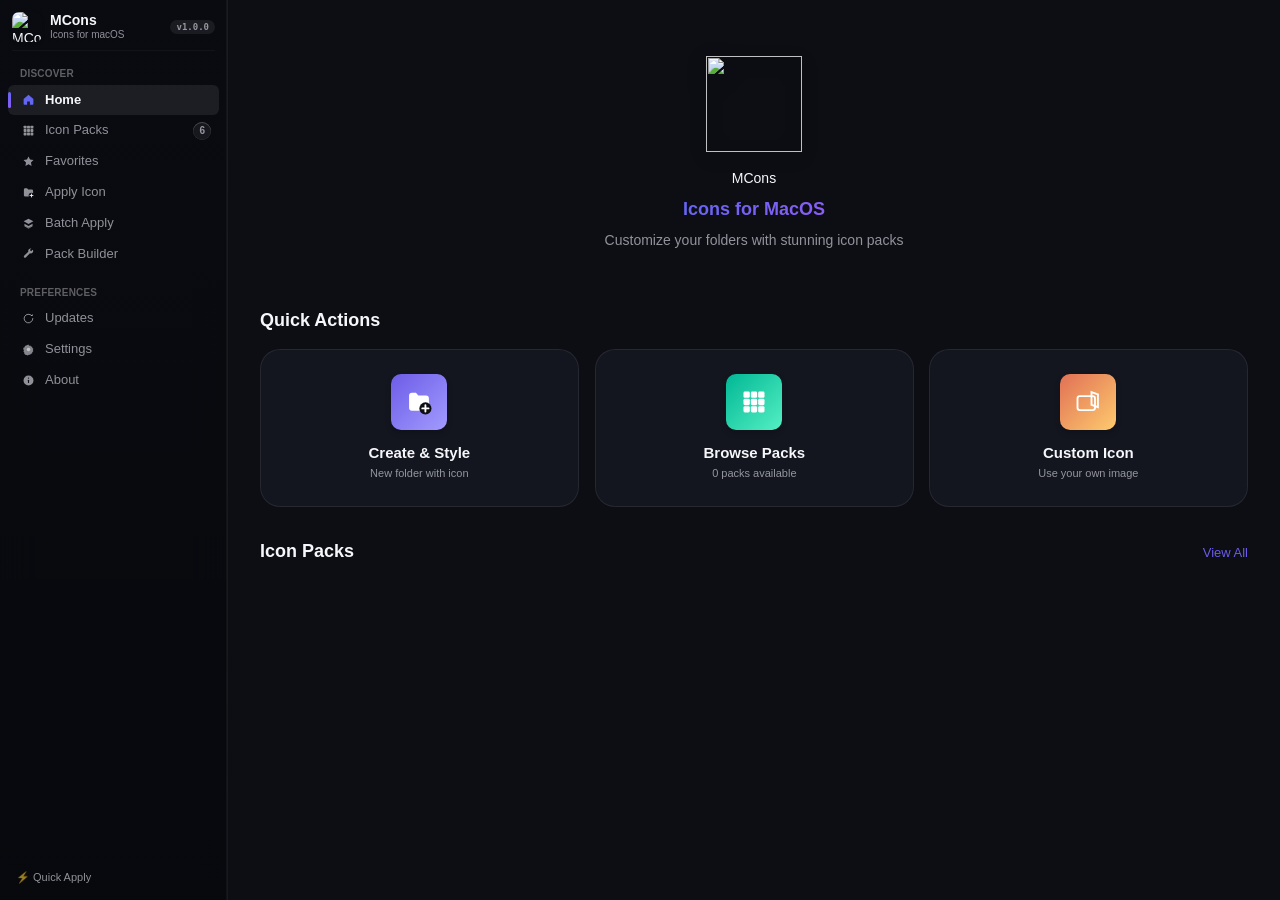
==== rust/crates/mcons-app/web/index.html @ 16d30b06 "feat: initial release" ====
<!DOCTYPE html>
<html lang="en">
<head>
<meta charset="utf-8">
<meta name="viewport" content="width=device-width, initial-scale=1">
<title>MCons — Icons for macOS</title>
<style>
/* ============ MCons JetBlack design system (AppTheme.swift) ============ */
:root{
  --jet:#090A0F; --bg:#0C0E14; --sidebar:#08090D; --card:#13151F; --elevated:#1A1D2A; --surface:#1A1D2A;
  --accent:#6366F1; --accent2:#8B5CF6; --violet:#6C5CE7; --cyan1:#00D2FF; --cyan2:#3A7BD5;
  --border:rgba(255,255,255,.08); --border-hover:rgba(255,255,255,.18);
  --subtitle:#94A3B8; --success:#10B981; --warning:#F59E0B; --error:#F43F5E;
  --text:#F5F7FA; --secondary:rgba(235,235,245,.60); --tertiary:rgba(235,235,245,.30);
  --blue:#0984E3; --green-new:#00B894; --yellow:#FFD200;
}
*{box-sizing:border-box;margin:0;padding:0}
html,body{height:100%}
body{
  background:var(--bg); color:var(--text);
  font:14px/1.45 -apple-system,BlinkMacSystemFont,"SF Pro Display","SF Pro Rounded","Segoe UI",Inter,Roboto,Helvetica,Arial,sans-serif;
  -webkit-font-smoothing:antialiased; overflow:hidden;
}
button{font:inherit;color:inherit;background:none;border:0;cursor:pointer}
input,select,textarea{font:inherit;color:inherit}
a{color:var(--violet);text-decoration:none}
img{display:block}
::-webkit-scrollbar{width:10px;height:10px}
::-webkit-scrollbar-thumb{background:rgba(255,255,255,.12);border-radius:5px;border:2px solid var(--bg)}
::-webkit-scrollbar-track{background:transparent}

.app{display:flex;height:100vh;width:100vw}
/* ============ Sidebar (ContentView SidebarView) ============ */
.sidebar{width:228px;flex:0 0 228px;background:var(--sidebar);display:flex;flex-direction:column;height:100vh;overflow:hidden}
.brand{display:flex;align-items:center;gap:8px;padding:12px 12px 8px}
.brand img{width:30px;height:30px;border-radius:7px;box-shadow:0 1.5px 3px rgba(0,0,0,.25)}
.brand .bname{font-size:14px;font-weight:700;line-height:1.1}
.brand .bsub{font-size:10px;font-weight:500;color:var(--secondary);line-height:1.2}
.brand .vpill{margin-left:auto;font:700 9px ui-monospace,SFMono-Regular,Menlo,monospace;color:var(--secondary);background:rgba(255,255,255,.07);padding:2px 6px;border-radius:999px;white-space:nowrap}
.side-div{height:1px;background:rgba(255,255,255,.12);opacity:.3;margin:0 12px 4px}
.nav{flex:1;overflow-y:auto;padding:4px 8px}
.nav::-webkit-scrollbar{width:0}
.nav-group{font-size:10px;font-weight:700;color:rgba(255,255,255,.35);padding:0 12px 3px;margin-top:16px;letter-spacing:.02em}
.nav-group:first-child{margin-top:8px}
.nav-row{display:flex;align-items:center;gap:8px;width:100%;text-align:left;padding:6px 8px 6px 0;border-radius:6px;color:var(--secondary);position:relative}
.nav-row:hover{background:rgba(255,255,255,.04);color:var(--text)}
.nav-row.sel{background:rgba(255,255,255,.08);color:var(--text)}
.nav-row .bar{width:3px;height:16px;border-radius:2px;background:transparent;flex:0 0 3px}
.nav-row.sel .bar{background:linear-gradient(135deg,var(--accent),var(--accent2))}
.nav-row .ic{width:18px;display:flex;justify-content:center;color:var(--secondary);flex:0 0 18px}
.nav-row.sel .ic{color:var(--accent)}
.nav-row .lbl{font-size:13px;flex:1;white-space:nowrap;overflow:hidden;text-overflow:ellipsis}
.nav-row.sel .lbl{font-weight:600}
.nav-row .badge{font-size:10px;font-weight:700;background:rgba(255,255,255,.06);color:var(--secondary);padding:1.5px 6px;border-radius:999px}
.nav-row.sel .badge{background:rgba(255,255,255,.15);color:#fff}
.nav-row .newbadge{display:flex;align-items:center;gap:3px;background:rgba(0,184,148,.12);padding:2px 5px;border-radius:999px}
.nav-row .newbadge .dot{width:6px;height:6px;border-radius:50%;background:#00B894}
.nav-row .newbadge span{font-size:8px;font-weight:800;color:#00B894}
.side-foot{padding:8px}
.side-foot .status{display:flex;align-items:center;gap:4px;background:rgba(0,0,0,.25);border-radius:6px;padding:6px 8px;font-size:11px;color:var(--secondary);white-space:nowrap;overflow:hidden}
.side-foot .status span{overflow:hidden;text-overflow:ellipsis}
.quick-link{width:100%;text-align:left;font-size:11px;color:var(--secondary);padding:6px 8px;border-radius:6px}
.quick-link:hover{background:rgba(255,255,255,.04);color:var(--text)}
/* ============ Detail ============ */
.detail{flex:1;min-width:0;background:var(--bg);overflow-y:auto;overflow-x:hidden;scroll-behavior:smooth;-webkit-overflow-scrolling:touch}
.detail-inner{padding:32px;max-width:1100px}
.fade{animation:fadein .12s ease-in-out}
@keyframes fadein{from{opacity:0}to{opacity:1}}
h1.title{font-size:28px;font-weight:700;line-height:1.15}
h2.title2{font-size:18px;font-weight:600}
.headline{font-size:15px;font-weight:600}
.sub{font-size:13px;color:var(--secondary)}
.body{font-size:14px}
.callout{font-size:13px}
.cap{font-size:11px;color:var(--secondary)}
.capb{font-size:11px;font-weight:600}
.mono{font-family:ui-monospace,SFMono-Regular,Menlo,Consolas,monospace}
.grad-text{background:linear-gradient(135deg,var(--accent),var(--accent2));-webkit-background-clip:text;background-clip:text;color:transparent}
/* ============ Cards, buttons, inputs ============ */
.card{background:var(--card);border:1px solid var(--border);border-radius:14px}
.card-lift{transition:transform .2s ease,border-color .2s ease,box-shadow .2s ease}
.card-lift:hover{transform:scale(1.018);border-color:var(--accc,#6366F1);box-shadow:0 5px 16px rgba(0,0,0,.25),0 0 0 1px transparent}
.btn{display:inline-flex;align-items:center;gap:6px;font-size:13px;font-weight:600;border-radius:10px;padding:8px 16px;border:1px solid transparent}
.btn:active{transform:scale(.96)}
.btn-primary{background:var(--accent);color:#fff}
.btn-primary:disabled{background:rgba(128,128,128,.4);color:rgba(255,255,255,.7);cursor:default;transform:none}
.btn-accent{background:var(--violet);color:#fff}
.btn-bordered{background:transparent;border-color:rgba(255,255,255,.14);color:var(--text)}
.btn-bordered:hover{background:rgba(255,255,255,.05)}
.btn-ghost{background:transparent;color:var(--violet)}
.btn-ghost:hover{background:rgba(108,92,231,.1)}
.btn-block{width:100%;justify-content:center;height:44px;font-size:14px}
.pill{display:inline-flex;align-items:center;font-size:9px;font-weight:700;padding:2px 6px;border-radius:999px;white-space:nowrap}
.pill-blue{background:rgba(0,122,255,.2);color:#3A9BFF}
.pill-purple{background:rgba(139,92,246,.2);color:#B79CFF}
.pill-green{background:#00B894;color:#fff}
.pill-yellow{background:rgba(255,210,0,.2);color:var(--yellow)}
.input{background:var(--surface);border:1px solid transparent;border-radius:10px;padding:10px 12px;width:100%;outline:none;font-size:14px}
.input:focus{border-color:var(--accent)}
.input::placeholder{color:var(--tertiary)}
.searchbar{display:flex;align-items:center;gap:8px;background:var(--card);border:1px solid var(--border);border-radius:10px;padding:12px}
.searchbar input{flex:1;background:none;border:0;outline:none;font-size:14px}
.searchbar input::placeholder{color:var(--tertiary)}
.chip{font-size:11px;font-weight:500;padding:6px 14px;border-radius:999px;background:var(--surface);color:var(--text);white-space:nowrap}
.chip.sel{background:var(--accent);color:#fff;font-weight:700}
.seg{display:flex;background:var(--surface);border-radius:8px;padding:2px;gap:2px}
.seg button{padding:5px 12px;border-radius:6px;font-size:13px;color:var(--secondary)}
.seg button.sel{background:rgba(255,255,255,.14);color:#fff;font-weight:600}
.switch{position:relative;width:38px;height:22px;flex:0 0 38px;cursor:pointer}
.switch input{opacity:0;width:0;height:0}
.switch .tr{position:absolute;inset:0;background:rgba(255,255,255,.25);border-radius:999px;transition:.15s}
.switch .tr:before{content:"";position:absolute;width:18px;height:18px;left:2px;top:2px;background:#fff;border-radius:50%;transition:.15s}
.switch input:checked + .tr{background:var(--accent)}
.switch input:checked + .tr:before{transform:translateX(16px)}
.stepper{display:flex;align-items:center;gap:0;background:var(--surface);border-radius:8px;width:120px;justify-content:space-between}
.stepper button{width:32px;height:28px;font-size:15px;color:var(--text)}
.stepper span{font-size:14px}
.divider{height:1px;background:rgba(255,255,255,.08)}
.glass{background:rgba(255,255,255,.06);backdrop-filter:blur(10px);-webkit-backdrop-filter:blur(10px);border:1px solid rgba(255,255,255,.15);border-radius:16px}
.dropzone{border:1px dashed rgba(255,255,255,.25);border-radius:10px;text-align:center;padding:24px 12px;color:var(--secondary)}
.dropzone.hot{border-color:var(--violet);border-width:2px;background:rgba(108,92,231,.05)}
.tintdot{width:16px;height:16px;border-radius:50%;border:1px solid rgba(255,255,255,.6);cursor:pointer;flex:0 0 16px}
.tintdot.sel{box-shadow:0 0 0 2px var(--bg),0 0 0 4px #fff}
/* icon cells / grids */
.icon-grid{display:grid;grid-template-columns:repeat(auto-fill,minmax(110px,140px));gap:16px;content-visibility:auto;contain-intrinsic-size:140px}
.icon-cell{background:rgba(19,21,31,.6);border:1px solid var(--border);border-radius:10px;padding:12px;text-align:center;cursor:pointer;position:relative;transition:border-color .15s,background .15s}
.icon-cell:hover{background:var(--elevated);border-color:var(--acccb,rgba(108,92,231,.4))}
.icon-cell.sel{background:color-mix(in srgb,var(--accc,#6366F1) 18%,transparent);border:1.5px solid var(--accc,#6366F1)}
.icon-cell img{width:76px;height:76px;margin:0 auto 8px;object-fit:contain}
.icon-cell .nm{font-size:11px;color:var(--secondary);white-space:nowrap;overflow:hidden;text-overflow:ellipsis}
.icon-cell.sel .nm{color:var(--text)}
.icon-cell .favstar{position:absolute;top:6px;right:6px;width:24px;height:24px;border-radius:50%;background:rgba(19,21,31,.95);display:none;align-items:center;justify-content:center;color:var(--yellow)}
.icon-cell:hover .favstar,.icon-cell.faved .favstar{display:flex}
.pack-grid{display:grid;grid-template-columns:repeat(auto-fill,minmax(320px,1fr));gap:16px}
.pack-card{background:var(--card);border:1px solid var(--border);border-radius:14px;overflow:hidden;cursor:pointer;text-align:left;width:100%;min-width:0}
.pack-banner{height:150px;display:flex;align-items:center;justify-content:center;gap:12px;padding:0 16px;overflow:hidden}
.pack-banner img{height:108px;max-height:108px;width:auto;max-width:calc(25% - 10px);min-width:0;flex:1 1 0;object-fit:contain;filter:drop-shadow(0 3px 6px rgba(0,0,0,.28))}
.pack-info{padding:16px}
.pack-info .desc{font-size:13px;color:var(--secondary);display:-webkit-box;-webkit-line-clamp:2;-webkit-box-orient:vertical;overflow:hidden;margin-top:8px}
.count-pill{font-size:11px;font-weight:600;color:var(--secondary);background:rgba(255,255,255,.08);padding:4px 8px;border-radius:999px}
.modal-overlay{position:fixed;inset:0;background:rgba(0,0,0,.5);display:flex;align-items:center;justify-content:center;z-index:100}
.modal{background:var(--card);border:1px solid var(--border);border-radius:14px;max-width:90vw;max-height:88vh;overflow:auto;padding:24px}
.success-overlay{position:fixed;inset:0;background:rgba(0,0,0,.3);display:flex;align-items:center;justify-content:center;z-index:200}
.success-card{text-align:center;padding:48px;min-width:340px}
.progress{height:6px;border-radius:3px;background:rgba(255,255,255,.12);overflow:hidden}
.progress > div{height:100%;background:var(--blue);border-radius:3px;transition:width .2s}
.status-pill{display:inline-flex;align-items:center;gap:4px;font-size:11px;font-weight:600;padding:3px 8px;border-radius:999px}
pre.code{background:rgba(0,0,0,.4);border-radius:6px;padding:8px 12px;font:12px ui-monospace,Menlo,monospace;color:var(--cyan1);overflow-x:auto;white-space:nowrap}
.section-label{font-size:15px;font-weight:600;display:flex;align-items:center;gap:8px}
.row-hover:hover{background:var(--card)}
.link-row{display:flex;align-items:center;gap:12px;width:100%;text-align:left;padding:4px 0}
.link-row:hover{opacity:.85}
</style>
<style>
/* ============ Liquid Glass + iOS polish (iOS 26 language; Glisse tokens) ============
   Glisse recipe (gitgems-unite WebUI, user-approved Nov 4): dark glass tokens,
   3px frost + saturate, specular top-edge highlight, hairline rim, press glow.
   Here the frost is stronger (20px blur + saturate 180%) for the iOS 26
   liquid-glass read, on top of the JetBlack palette — never a light theme. */
:root{
  --pad:32px;
  --spring:cubic-bezier(0.32,0.72,0,1);
  --spring-bounce:cubic-bezier(0.34,1.56,0.64,1);
  --lg-edge:rgba(255,255,255,.09);
  --lg-specular:rgba(255,255,255,.16);
}
.detail-inner{padding:var(--pad)}
/* --- liquid glass surfaces --- */
.glass{
  background:
    radial-gradient(130% 100% at 18% 0%, rgba(255,255,255,.12), rgba(255,255,255,0) 55%),
    radial-gradient(120% 130% at 85% 115%, rgba(139,92,246,.12), rgba(255,255,255,0) 55%),
    rgba(40,40,46,.55);
  -webkit-backdrop-filter:blur(20px) saturate(180%);
  backdrop-filter:blur(20px) saturate(180%);
  border:1px solid var(--lg-edge);
  border-radius:20px;
  box-shadow:
    inset 0 1px 0 var(--lg-specular),
    inset 0 0 0 .5px rgba(255,255,255,.06),
    inset 0 -1px 0 rgba(0,0,0,.18),
    0 8px 28px rgba(0,0,0,.45);
}
/* frosted sticky bars: view headers + pack-detail bottom action bar */
.frost-bar{
  background:linear-gradient(180deg, rgba(12,14,20,.80), rgba(12,14,20,.64));
  -webkit-backdrop-filter:blur(20px) saturate(180%);
  backdrop-filter:blur(20px) saturate(180%);
  border-bottom:1px solid rgba(255,255,255,.09);
  box-shadow:inset 0 1px 0 rgba(255,255,255,.10);
}
.frost-bar-bottom{
  border-bottom:0;
  border-top:1px solid rgba(255,255,255,.09);
  box-shadow:inset 0 1px 0 rgba(255,255,255,.10), 0 -10px 28px rgba(0,0,0,.40);
}
.sidebar{
  background:linear-gradient(180deg, rgba(10,11,16,.88), rgba(8,9,13,.96));
  -webkit-backdrop-filter:blur(20px) saturate(160%);
  backdrop-filter:blur(20px) saturate(160%);
  border-right:1px solid rgba(255,255,255,.07);
  box-shadow:inset -1px 0 0 rgba(255,255,255,.04);
}
/* glass pills / badges */
.pill,.count-pill,.badge,.newbadge{
  -webkit-backdrop-filter:blur(8px) saturate(160%);
  backdrop-filter:blur(8px) saturate(160%);
  box-shadow:inset 0 1px 0 rgba(255,255,255,.18), inset 0 0 0 .5px rgba(255,255,255,.10);
}
/* rounded continuous corners */
.card{border-radius:20px;position:relative;contain:layout style paint;will-change:transform}
.pack-card{border-radius:20px;position:relative;contain:layout style paint;will-change:transform}
.icon-cell{border-radius:14px;contain:layout style paint;will-change:transform}
.input,.searchbar{border-radius:14px}
/* --- springs: view transitions, staggered entrances, press states --- */
.fade{animation:viewin .12s ease-in-out, viewrise .34s var(--spring-bounce)}
@keyframes viewin{from{opacity:0}to{opacity:1}}
@keyframes viewrise{from{transform:translateY(8px)}to{transform:translateY(0)}}
@keyframes rise{from{opacity:0;transform:translateY(10px) scale(.98)}to{opacity:1;transform:translateY(0) scale(1)}}
.stagger>*{animation:rise .5s var(--spring-bounce) both;animation-delay:calc(min(var(--i,0),12)*26ms)}
.btn{transition:transform .22s var(--spring), background-color .2s ease, border-color .2s ease, box-shadow .2s ease, opacity .2s ease}
.btn:active{transform:scale(.96)}
.card-lift{transition:transform .28s var(--spring), border-color .28s ease, box-shadow .28s ease;overflow:hidden}
.card-lift:hover{transform:scale(1.018)}
.card-lift::before{content:"";position:absolute;inset:0;border-radius:inherit;pointer-events:none;background:linear-gradient(105deg,transparent 42%,rgba(255,255,255,.09) 50%,transparent 58%);transform:translateX(-130%);transition:transform .8s var(--spring);opacity:0}
.card-lift:hover::before{opacity:1;transform:translateX(130%)}
/* cursor-tracked specular highlight on glass cards (pointer position via JS) */
.card::after,.pack-card::after,.icon-cell::after{
  content:"";position:absolute;inset:0;border-radius:inherit;pointer-events:none;
  background:radial-gradient(240px circle at var(--mx,50%) var(--my,50%), rgba(255,255,255,.09), rgba(255,255,255,0) 65%);
  opacity:0;transition:opacity .3s ease;
}
.card:hover::after,.pack-card:hover::after,.icon-cell:hover::after{opacity:1}
/* skeleton shimmer + thumbnail fade-in */
@keyframes shimmer{from{background-position:200% 0}to{background-position:-200% 0}}
.icon-cell:not(.cell-loaded)::before{
  content:"";position:absolute;inset:0;border-radius:inherit;pointer-events:none;
  background:linear-gradient(100deg, transparent 30%, rgba(255,255,255,.07) 50%, transparent 70%);
  background-size:200% 100%;animation:shimmer 1.6s linear infinite;
}
.icon-cell.cell-loaded::before{display:none}
.icon-cell img,.pack-banner img{opacity:0;transition:opacity .35s ease}
.icon-cell img.img-in,.pack-banner img.img-in{opacity:1}
/* sidebar rows: gradient bar slides in */
.nav-row{transition:background .2s ease, color .2s ease, transform .18s var(--spring)}
.nav-row:active{transform:scale(.97)}
.nav-row .bar{transition:transform .3s var(--spring), background .2s ease, opacity .2s ease;transform:translateX(-4px);opacity:0}
.nav-row.sel .bar{transform:translateX(0);opacity:1}
/* --- iOS toggle switches (pill track + sliding knob, accent fill) --- */
.switch{width:51px;height:31px;flex:0 0 51px}
.switch .tr{background:rgba(120,120,128,.36);transition:background .3s var(--spring);box-shadow:inset 0 0 0 .5px rgba(255,255,255,.08)}
.switch .tr:before{width:27px;height:27px;left:2px;top:2px;box-shadow:0 2px 6px rgba(0,0,0,.4), 0 0 0 .5px rgba(0,0,0,.08);transition:transform .3s var(--spring-bounce)}
.switch input:checked + .tr{background:linear-gradient(135deg,var(--accent),var(--accent2));box-shadow:inset 0 1px 0 rgba(255,255,255,.25)}
.switch input:checked + .tr:before{transform:translateX(20px)}
.switch:active .tr:before{transform:scaleX(1.08)}
.switch input:checked:active + .tr:before{transform:translateX(20px) scaleX(1.08)}
/* --- iOS segmented control with sliding frosted indicator --- */
.seg{position:relative}
.seg-thumb{
  position:absolute;top:2px;bottom:2px;border-radius:6px;pointer-events:none;z-index:0;
  background:rgba(255,255,255,.14);
  -webkit-backdrop-filter:blur(8px) saturate(160%);
  backdrop-filter:blur(8px) saturate(160%);
  box-shadow:inset 0 1px 0 rgba(255,255,255,.18), inset 0 0 0 .5px rgba(255,255,255,.10), 0 1px 4px rgba(0,0,0,.35);
  transition:left .32s var(--spring), width .32s var(--spring), opacity .2s ease;
}
.seg button{position:relative;z-index:1}
.seg button.sel{background:transparent}
.packs-seg{width:170px;flex:0 0 170px}
/* --- iOS sheets: slide up from bottom, drag handle, dimmed backdrop --- */
.modal-overlay{align-items:flex-end;justify-content:center;background:rgba(0,0,0,.45);-webkit-backdrop-filter:blur(8px);backdrop-filter:blur(8px);animation:fadein .22s ease}
.modal-overlay.closing{animation:fadeout .22s var(--spring) forwards}
.modal-overlay.closing .modal{animation:sheetdown .22s var(--spring) forwards}
.modal{
  position:relative;width:min(640px,100%);max-width:100%;max-height:86vh;
  border-radius:24px 24px 0 0;padding-top:32px;
  background:
    radial-gradient(130% 100% at 18% 0%, rgba(255,255,255,.10), rgba(255,255,255,0) 55%),
    var(--card);
  border:1px solid rgba(255,255,255,.12);border-bottom:0;
  box-shadow:inset 0 1px 0 rgba(255,255,255,.14), 0 -12px 40px rgba(0,0,0,.5);
  animation:sheetup .4s var(--spring-bounce);
}
.modal::before{content:"";position:absolute;top:8px;left:50%;transform:translateX(-50%);width:36px;height:4px;border-radius:2px;background:rgba(255,255,255,.28)}
@keyframes sheetup{from{transform:translateY(64px);opacity:.5}to{transform:translateY(0);opacity:1}}
@keyframes sheetdown{to{transform:translateY(64px);opacity:0}}
@keyframes fadeout{to{opacity:0}}
.success-card{animation:pop .45s var(--spring-bounce)}
@keyframes pop{from{opacity:0;transform:scale(.9) translateY(12px)}to{opacity:1;transform:scale(1) translateY(0)}}
/* progress + scroll frost edge */
.progress > div{background:linear-gradient(90deg,var(--blue),#5AA9FF);transition:width .35s var(--spring)}
.detail{transition:box-shadow .3s ease}
.detail.scrolled{box-shadow:inset 0 26px 26px -26px rgba(0,0,0,.7)}
/* layout helpers for responsive stacking */
.qa-row{display:flex}
.home-packs{display:grid;grid-template-columns:repeat(auto-fill,minmax(200px,1fr));gap:16px}
.apply-cols{display:flex;align-items:flex-start}
.batch-cols{display:flex;align-items:flex-start}
/* --- iOS floating glass tab bar (phone only) --- */
.tabbar{display:none}
@media (max-width:700px){
  :root{--pad:16px}
  .sidebar{display:none}
  .detail{padding-bottom:96px}
  .detail-inner{max-width:none}
  h1.title{font-size:26px}
  .pack-grid{grid-template-columns:1fr}
  .icon-grid{grid-template-columns:repeat(auto-fill,minmax(84px,1fr));gap:10px}
  .icon-cell img{width:56px;height:56px}
  .qa-row{flex-direction:column}
  .home-packs{grid-template-columns:1fr}
  .apply-cols,.batch-cols{flex-direction:column;align-items:stretch}
  .apply-cols > div:first-child{flex:1 1 auto !important;max-width:none !important;min-width:0 !important}
  .batch-cols > div:last-child{flex:1 1 auto !important;max-width:none !important;min-width:0 !important}
  .searchbar{flex-wrap:wrap}
  .packs-seg{width:100%;flex:1 1 100%}
  .modal{max-height:92vh}
  .tabbar{
    display:flex;position:fixed;left:12px;right:12px;bottom:calc(10px + env(safe-area-inset-bottom,0px));z-index:60;
    background:rgba(28,28,34,.62);
    -webkit-backdrop-filter:blur(20px) saturate(180%);
    backdrop-filter:blur(20px) saturate(180%);
    border:1px solid rgba(255,255,255,.12);border-radius:24px;
    box-shadow:inset 0 1px 0 rgba(255,255,255,.14), 0 8px 28px rgba(0,0,0,.5);
    padding:6px 4px;
  }
  .tabbar .tab{flex:1;display:flex;flex-direction:column;align-items:center;gap:2px;padding:6px 0 4px;color:var(--secondary);position:relative;border-radius:16px}
  .tabbar .tab.sel{color:var(--accent)}
  .tabbar .tlab{font-size:10px;font-weight:600}
  .tabbar .tdot{position:absolute;top:2px;right:calc(50% - 20px);font-size:8px;font-weight:700;background:rgba(255,255,255,.14);padding:1px 4px;border-radius:999px}
}
@media (prefers-reduced-motion: reduce){
  *,*::before,*::after{animation-duration:.01ms !important;animation-iteration-count:1 !important;transition-duration:.01ms !important}
  .stagger>*{animation:none;opacity:1}
  .icon-cell img,.pack-banner img{opacity:1}
}
</style>
</head>
<body>
<div class="app">
  <aside class="sidebar" id="sidebar"></aside>
  <main class="detail" id="detail"><div class="detail-inner fade" id="view"></div></main>
</div>
<div id="modal-root"></div>
<div id="overlay-root"></div>
<nav class="tabbar" id="tabbar" aria-label="Primary"></nav>
<script>
"use strict";
/* ================= SF Symbol stand-ins (inline SVG) ================= */
const ICONS = {
"house.fill":'<path d="M12 3.2 21 11v9.2a1.5 1.5 0 0 1-1.5 1.5h-4.9v-6.2h-5.2v6.2H4.5A1.5 1.5 0 0 1 3 20.2V11Z"/>',
"square.grid.3x3.fill":'<g><rect x="3" y="3" width="5.4" height="5.4" rx="1.2"/><rect x="9.3" y="3" width="5.4" height="5.4" rx="1.2"/><rect x="15.6" y="3" width="5.4" height="5.4" rx="1.2"/><rect x="3" y="9.3" width="5.4" height="5.4" rx="1.2"/><rect x="9.3" y="9.3" width="5.4" height="5.4" rx="1.2"/><rect x="15.6" y="9.3" width="5.4" height="5.4" rx="1.2"/><rect x="3" y="15.6" width="5.4" height="5.4" rx="1.2"/><rect x="9.3" y="15.6" width="5.4" height="5.4" rx="1.2"/><rect x="15.6" y="15.6" width="5.4" height="5.4" rx="1.2"/></g>',
"star.fill":'<path d="M12 2.6l2.8 5.9 6.4.8-4.7 4.4 1.2 6.4L12 17l-5.7 3.1 1.2-6.4L2.8 9.3l6.4-.8Z"/>',
"star":'<path fill="none" stroke="currentColor" stroke-width="1.6" stroke-linejoin="round" d="M12 3.4l2.6 5.5 6 .7-4.4 4.1 1.1 5.9L12 16.7l-5.3 2.9 1.1-5.9L3.4 9.6l6-.7Z"/>',
"star.slash":'<path fill="none" stroke="currentColor" stroke-width="1.6" stroke-linejoin="round" d="M12 3.4l2.6 5.5 6 .7-4.4 4.1 1.1 5.9L12 16.7l-5.3 2.9 1.1-5.9L3.4 9.6l6-.7Z"/><path stroke="currentColor" stroke-width="1.8" stroke-linecap="round" d="M4 4l16 16"/>',
"star.slash.fill":'<path d="M12 2.6l2.8 5.9 6.4.8-4.7 4.4 1.2 6.4L12 17l-5.7 3.1 1.2-6.4L2.8 9.3l6.4-.8Z"/><path stroke="#0C0E14" stroke-width="1.8" stroke-linecap="round" d="M4.5 4.5l15 15"/>',
"folder.badge.plus":'<path d="M3.5 6.5A2.5 2.5 0 0 1 6 4h3.4l2 2.5H18a2.5 2.5 0 0 1 2.5 2.5v8A2.5 2.5 0 0 1 18 19.5h-12A2.5 2.5 0 0 1 3.5 17Z"/><g fill="#0C0E14"><circle cx="17.5" cy="17.5" r="5.2"/></g><path stroke="#fff" stroke-width="1.6" stroke-linecap="round" d="M17.5 14.8v5.4M14.8 17.5h5.4"/>',
"square.stack.3d.up.fill":'<path d="M12 3 21 8l-9 5-9-5Z"/><path d="M4.5 12.5 12 16.7l7.5-4.2v3.3L12 20l-7.5-4.2Z"/><path d="M4.5 16.5 12 20.7l7.5-4.2" fill="none" stroke="currentColor" stroke-width="1.4"/>',
"wrench.and.screwdriver.fill":'<path d="M20.6 4.2a4.6 4.6 0 0 1-5.9 5.6L7 17.5a2.2 2.2 0 0 1-3.1-3.1l7.7-7.7A4.6 4.6 0 0 1 17.2 1l-2.7 2.7 2.4 2.4 2.7-2.7c.6.5 1 1.1 1 1.8ZM14.5 9.5l-5 5"/>',
"arrow.triangle.2.circlepath":'<path fill="none" stroke="currentColor" stroke-width="1.8" stroke-linecap="round" d="M20 12a8 8 0 1 1-2.3-5.6"/><path d="M20 3.5v4h-4"/>',
"gearshape.fill":'<g><circle cx="12" cy="12" r="3.2"/><path d="M12 2.8l1 2.2 2.4-.6 1 2.1 2.4.5.2 2.4 2 1.4-1 2.2.9 2.3-1.8 1.5-.4 2.4-2.3.7-1.4 2-2.4-.3-2 1.4-2.2-1-2.4-.3-1.6-2-.3-2.3-1.5-1.9 1-2.2-1.4-2 .6-2.4 2.1-1 .5-2.4 2.2-1Z" opacity=".92"/></g>',
"info.circle.fill":'<circle cx="12" cy="12" r="9.2"/><rect x="11" y="10.4" width="2" height="6.4" rx="1" fill="#0C0E14"/><circle cx="12" cy="7.6" r="1.2" fill="#0C0E14"/>',
"magnifyingglass":'<circle cx="10.5" cy="10.5" r="6.2" fill="none" stroke="currentColor" stroke-width="1.8"/><path stroke="currentColor" stroke-width="1.8" stroke-linecap="round" d="M15.2 15.2 20.5 20.5"/>',
"xmark.circle.fill":'<circle cx="12" cy="12" r="9.2"/><path stroke="#0C0E14" stroke-width="1.8" stroke-linecap="round" d="M8.5 8.5l7 7M15.5 8.5l-7 7"/>',
"chevron.left":'<path fill="none" stroke="currentColor" stroke-width="2.2" stroke-linecap="round" stroke-linejoin="round" d="M14.5 5 8 12l6.5 7"/>',
"chevron.right":'<path fill="none" stroke="currentColor" stroke-width="2" stroke-linecap="round" stroke-linejoin="round" d="M9.5 5 16 12l-6.5 7"/>',
"folder.fill":'<path d="M3.5 6.5A2.5 2.5 0 0 1 6 4h3.4l2 2.5H18a2.5 2.5 0 0 1 2.5 2.5v8A2.5 2.5 0 0 1 18 19.5h-12A2.5 2.5 0 0 1 3.5 17Z"/>',
"folder":'<path fill="none" stroke="currentColor" stroke-width="1.7" stroke-linejoin="round" d="M3.5 6.5A2.5 2.5 0 0 1 6 4h3.4l2 2.5H18a2.5 2.5 0 0 1 2.5 2.5v8A2.5 2.5 0 0 1 18 19.5h-12A2.5 2.5 0 0 1 3.5 17Z"/>',
"folder.badge.gearshape":'<path d="M3.5 6.5A2.5 2.5 0 0 1 6 4h3.4l2 2.5H18a2.5 2.5 0 0 1 2.5 2.5v8A2.5 2.5 0 0 1 18 19.5h-12A2.5 2.5 0 0 1 3.5 17Z"/><circle cx="17.5" cy="17" r="4.4" fill="#0C0E14"/><circle cx="17.5" cy="17" r="1.6" fill="#fff"/>',
"folder.fill.badge.plus":'<path d="M3.5 6.5A2.5 2.5 0 0 1 6 4h3.4l2 2.5H18a2.5 2.5 0 0 1 2.5 2.5v8A2.5 2.5 0 0 1 18 19.5h-12A2.5 2.5 0 0 1 3.5 17Z"/><circle cx="17.5" cy="17.5" r="5.2" fill="#0C0E14"/><path stroke="#fff" stroke-width="1.6" stroke-linecap="round" d="M17.5 14.8v5.4M14.8 17.5h5.4"/>',
"photo":'<rect x="3" y="5" width="18" height="14" rx="2.5" fill="none" stroke="currentColor" stroke-width="1.7"/><circle cx="9" cy="10" r="1.8"/><path fill="none" stroke="currentColor" stroke-width="1.7" stroke-linejoin="round" d="M4.5 17.5 10 12l3.5 3.5L17 12l3.5 3.5"/>',
"photo.on.rectangle.angled":'<rect x="3" y="7" width="15" height="12" rx="2" fill="none" stroke="currentColor" stroke-width="1.6"/><path d="M15 3.5 20.5 5.5v11l-5.5-2Z" fill="none" stroke="currentColor" stroke-width="1.6"/>',
"photo.badge.plus":'<rect x="3" y="5" width="18" height="14" rx="2.5" fill="none" stroke="currentColor" stroke-width="1.7"/><circle cx="9" cy="10" r="1.6"/><path fill="none" stroke="currentColor" stroke-width="1.7" d="M4.5 17.5 10 12l3.5 3.5L17 12l2 2"/><circle cx="18" cy="17" r="4.6" fill="#0C0E14"/><path stroke="#fff" stroke-width="1.5" stroke-linecap="round" d="M18 14.8v4.4M15.8 17h4.4"/>',
"checkmark":'<path fill="none" stroke="currentColor" stroke-width="2.2" stroke-linecap="round" stroke-linejoin="round" d="M4.5 12.5 9.5 17.5 19.5 6.5"/>',
"checkmark.circle.fill":'<circle cx="12" cy="12" r="9.2"/><path fill="none" stroke="#0C0E14" stroke-width="2" stroke-linecap="round" stroke-linejoin="round" d="M7.5 12.3l3 3 6-6.6"/>',
"sparkles":'<path d="M12 3l1.8 5.2L19 10l-5.2 1.8L12 17l-1.8-5.2L5 10l5.2-1.8Z"/><path d="M18.5 15.5l.9 2.6 2.6.9-2.6.9-.9 2.6-.9-2.6-2.6-.9 2.6-.9Z"/>',
"terminal":'<rect x="3" y="5" width="18" height="14" rx="2.5" fill="none" stroke="currentColor" stroke-width="1.7"/><path fill="none" stroke="currentColor" stroke-width="1.7" stroke-linecap="round" stroke-linejoin="round" d="M7 9.5 10 12l-3 2.5M12.5 14.5H17"/>',
"terminal.fill":'<rect x="3" y="5" width="18" height="14" rx="2.5"/><path fill="#0C0E14" d="M7 9.5 10 12l-3 2.5M12.5 14.5H17" stroke="#0C0E14" stroke-width="1.7" stroke-linecap="round" stroke-linejoin="round"/>',
"link":'<path fill="none" stroke="currentColor" stroke-width="1.8" stroke-linecap="round" d="M10 14a4.5 4.5 0 0 0 6.4.4l2.4-2.4a4.5 4.5 0 0 0-6.4-6.4l-1.2 1.2M14 10a4.5 4.5 0 0 0-6.4-.4l-2.4 2.4a4.5 4.5 0 0 0 6.4 6.4l1.2-1.2"/>',
"shield.lefthalf.filled":'<path d="M12 2.8 19 5.5v6c0 4.8-3 8.4-7 10-4-1.6-7-5.2-7-10v-6Z"/><path d="M12 2.8v18.7c-4-1.6-7-5.2-7-10v-6Z" fill="#0C0E14" opacity=".35"/>',
"person.fill":'<circle cx="12" cy="8" r="4"/><path d="M4.5 20a7.5 7.5 0 0 1 15 0Z"/>',
"person.crop.circle.fill":'<circle cx="12" cy="12" r="9.2"/><circle cx="12" cy="9.5" r="3" fill="#0C0E14"/><path d="M6 19.5a6.5 6.5 0 0 1 12 0Z" fill="#0C0E14"/>',
"scalemass.fill":'<path d="M12 4v16M8 20h8M12 6L5 8m7-2 7 2M5 8l-2.5 6a3 3 0 0 0 5 0Zm14 0-2.5 6a3 3 0 0 0 5 0Z"/>',
"arrow.up.right":'<path fill="none" stroke="currentColor" stroke-width="2" stroke-linecap="round" stroke-linejoin="round" d="M7 17 17 7M9 7h8v8"/>',
"square.and.arrow.up":'<path fill="none" stroke="currentColor" stroke-width="1.8" stroke-linecap="round" stroke-linejoin="round" d="M12 15V4M7.5 8.5 12 4l4.5 4.5M5 13.5v6a1.5 1.5 0 0 0 1.5 1.5h11A1.5 1.5 0 0 0 19 19.5v-6"/>',
"arrow.clockwise":'<path fill="none" stroke="currentColor" stroke-width="1.8" stroke-linecap="round" d="M20 12a8 8 0 1 1-2.3-5.6"/><path d="M20 3.5v4h-4"/>',
"arrow.counterclockwise":'<path fill="none" stroke="currentColor" stroke-width="1.8" stroke-linecap="round" d="M4 12a8 8 0 1 0 2.3-5.6"/><path d="M4 3.5v4h4"/>',
"plus.square.fill":'<rect x="3" y="3" width="18" height="18" rx="4"/><path stroke="#0C0E14" stroke-width="2" stroke-linecap="round" d="M12 8v8M8 12h8"/>',
"arrow.right":'<path fill="none" stroke="currentColor" stroke-width="1.8" stroke-linecap="round" stroke-linejoin="round" d="M4 12h15M13.5 6 19.5 12l-6 6"/>',
"questionmark.folder.fill":'<path d="M3.5 6.5A2.5 2.5 0 0 1 6 4h3.4l2 2.5H18a2.5 2.5 0 0 1 2.5 2.5v8A2.5 2.5 0 0 1 18 19.5h-12A2.5 2.5 0 0 1 3.5 17Z"/><text x="12" y="16.5" font-size="9" font-weight="700" text-anchor="middle" fill="#0C0E14">?</text>',
"pencil":'<path d="M4 20l1-4L16.5 4.5a2.1 2.1 0 0 1 3 3L8 19Z"/>',
"trash":'<path d="M5 7h14M10 7V5a1.5 1.5 0 0 1 1.5-1.5h1A1.5 1.5 0 0 1 14 5v2M6.5 7l.8 12a2 2 0 0 0 2 1.9h5.4a2 2 0 0 0 2-1.9l.8-12M10 11v6M14 11v6"/>',
"clock":'<circle cx="12" cy="12" r="9" fill="none" stroke="currentColor" stroke-width="1.8"/><path fill="none" stroke="currentColor" stroke-width="1.8" stroke-linecap="round" d="M12 7v5l3.5 2"/>',
"textformat":'<path d="M5 6V4.5h14V6M12 4.5V20M9 20h6"/>',
"externaldrive.fill":'<rect x="3" y="8" width="18" height="10" rx="2.5"/><path stroke="#0C0E14" stroke-width="1.6" stroke-linecap="round" d="M7 13h.01M17 13h.01"/>',
"app.fill":'<rect x="3" y="3" width="18" height="18" rx="4.5"/><g fill="#0C0E14"><circle cx="8.5" cy="8.5" r="1.6"/><circle cx="15.5" cy="8.5" r="1.6"/><circle cx="8.5" cy="15.5" r="1.6"/><circle cx="15.5" cy="15.5" r="1.6"/></g>',
"app.dashed":'<rect x="3" y="3" width="18" height="18" rx="4.5" fill="none" stroke="currentColor" stroke-width="1.7" stroke-dasharray="3.5 3"/>',
"square.grid.2x2":'<rect x="3.5" y="3.5" width="7.5" height="7.5" rx="1.5"/><rect x="13" y="3.5" width="7.5" height="7.5" rx="1.5"/><rect x="3.5" y="13" width="7.5" height="7.5" rx="1.5"/><rect x="13" y="13" width="7.5" height="7.5" rx="1.5"/>',
"exclamationmark.triangle.fill":'<path d="M12 3.5 22 20.5H2Z"/><path stroke="#0C0E14" stroke-width="1.8" stroke-linecap="round" d="M12 9.5v5"/><circle cx="12" cy="17.2" r="1.1" fill="#0C0E14"/>',
"doc.on.doc":'<path d="M8 3.5h9.5A1.5 1.5 0 0 1 19 5v12.5a1.5 1.5 0 0 1-1.5 1.5H8A1.5 1.5 0 0 1 6.5 17.5V5A1.5 1.5 0 0 1 8 3.5Z"/><path fill="none" stroke="currentColor" stroke-width="1.6" d="M5 8.5v9A1.5 1.5 0 0 0 6.5 19h9"/>',
"bubble.left.and.bubble.right.fill":'<rect x="2.5" y="6" width="11" height="9" rx="3"/><rect x="10.5" y="10" width="11" height="9" rx="3" opacity=".75"/>',
"apple.logo":'<path d="M16.7 12.6c0-3 2.5-4.5 2.6-4.6-1.4-2.1-3.6-2.4-4.4-2.4-1.9-.2-3.7 1.1-4.6 1.1-.9 0-2.4-1.1-3.9-1.1-2 0-3.9 1.2-4.9 3-2.1 3.6-.5 9 1.5 11.9.9 1.4 2.1 2.9 3.6 2.8 1.5-.1 2-.9 3.8-.9s2.3.9 3.8.9c1.6 0 2.6-1.4 3.6-2.8.9-1.3 1.2-2 1.2-2.1-.9-.4-1.7-2.3-1.7-4.8ZM14.2 4.6c.8-1 1.4-2.4 1.2-3.8-1.2.1-2.6.8-3.5 1.8-.8.9-1.5 2.3-1.3 3.7 1.4.1 2.8-.7 3.6-1.7Z"/>',
"plus.circle.fill":'<circle cx="12" cy="12" r="9.2"/><path stroke="#0C0E14" stroke-width="1.8" stroke-linecap="round" d="M12 8v8M8 12h8"/>',
"arrow.up.forward.app":'<path fill="none" stroke="currentColor" stroke-width="1.8" stroke-linecap="round" stroke-linejoin="round" d="M7 17 17 7M9 7h8v8"/><rect x="3" y="13" width="10" height="8" rx="2" fill="none" stroke="currentColor" stroke-width="1.6"/>',
"xmark.circle":'<circle cx="12" cy="12" r="9" fill="none" stroke="currentColor" stroke-width="1.7"/><path stroke="currentColor" stroke-width="1.7" stroke-linecap="round" d="M8.5 8.5l7 7M15.5 8.5l-7 7"/>',
"square.and.arrow.down.on.square.fill":'<rect x="3" y="3" width="18" height="18" rx="4"/><path fill="#0C0E14" d="M12 7v8M8.5 11.5 12 15l3.5-3.5M7 17.5h10" stroke="#0C0E14" stroke-width="1.7" stroke-linecap="round" stroke-linejoin="round"/>',
"checkmark.seal.fill":'<path d="M12 2.5 14 4.6l2.6-.6 1 2.5 2.5 1-.6 2.6 1.5 2.2-1.5 2.2.6 2.6-2.5 1-1 2.5-2.6-.6L12 21.5 10 19.4l-2.6.6-1-2.5-2.5-1 .6-2.6L3 12.1l1.5-2.2-.6-2.6 2.5-1 1-2.5 2.6.6Z"/><path fill="#0C0E14" d="M8.5 12.2l2.4 2.4 4.6-4.8" stroke="#0C0E14" stroke-width="1.8" stroke-linecap="round" stroke-linejoin="round"/>',
};
function ic(name, size){
  size = size || 16;
  const inner = ICONS[name] || ICONS["info.circle.fill"];
  return `<svg width="${size}" height="${size}" viewBox="0 0 24 24" fill="currentColor" aria-hidden="true">${inner}</svg>`;
}
/* ================= helpers ================= */
const $ = s => document.querySelector(s);
const esc = s => String(s ?? "").replace(/[&<>"']/g, c => ({"&":"&amp;","<":"&lt;",">":"&gt;",'"':"&quot;","'":"&#39;"}[c]));
function hexA(hex, a){
  const h = String(hex||"#6366F1").replace("#","");
  const r = parseInt(h.slice(0,2),16), g = parseInt(h.slice(2,4),16), b = parseInt(h.slice(4,6),16);
  return `rgba(${r},${g},${b},${a})`;
}
function packGrad(hex){ return `linear-gradient(135deg, ${hexA(hex,.75)}, ${hexA(hex,.25)})`; }
function thumb(id, size){ return `/api/thumb?id=${encodeURIComponent(id)}&size=${size||128}`; }
async function api(method, path, body){
  const r = await fetch(path, {method, headers:{"Content-Type":"application/json"}, body: body ? JSON.stringify(body) : undefined});
  return r.json();
}
function cap(s){ return String(s||"").replace(/(^|[\s-])\S/g, c => c.toUpperCase()); }
function displayName(path){ const p = String(path||"").replace(/\/+$/,""); return p.split("/").pop() || p; }
function parentPath(path){ const p = String(path||"").replace(/\/+$/,""); const i = p.lastIndexOf("/"); return i > 0 ? p.slice(0,i) : "/"; }

/* ================= state & router ================= */
let S = null;            // server state snapshot
let V = {};              // view-local state, reset on route change
const ROUTES = {
  "home":{nav:"Home", icon:"house.fill"},
  "packs":{nav:"Icon Packs", icon:"square.grid.3x3.fill"},
  "favorites":{nav:"Favorites", icon:"star.fill"},
  "apply":{nav:"Apply Icon", icon:"folder.badge.plus"},
  "batch":{nav:"Batch Apply", icon:"square.stack.3d.up.fill"},
  "builder":{nav:"Pack Builder", icon:"wrench.and.screwdriver.fill"},
  "updates":{nav:"Updates", icon:"arrow.triangle.2.circlepath"},
  "settings":{nav:"Settings", icon:"gearshape.fill"},
  "about":{nav:"About", icon:"info.circle.fill"},
  "quick":{nav:"Quick Apply", icon:"folder.badge.gearshape"},
};
function curRoute(){
  const h = location.hash.replace(/^#\/?/, "");
  const [name, arg] = h.split("/");
  return {name: ROUTES[name] ? name : "home", arg: arg || null};
}
function go(route){ location.hash = "#/" + route; }
async function refresh(){
  try { S = await (await fetch("/api/state")).json(); } catch(e){ S = S || {packs:[], favorites:[], settings:{}, recents:[], statusMessage:""}; }
  renderSidebar();
  renderView(true);
}
function renderSidebar(){
  if(!S) return;
  const favN = (S.favorites||[]).length;
  const row = (key, shortcut) => {
    const r = ROUTES[key];
    const sel = curRoute().name === key;
    let badge = "";
    if(key === "packs") badge = `<span class="badge">${Math.max(S.packCount||0, 6)}</span>`;
    if(key === "favorites" && favN > 0) badge = `<span class="badge">${favN}</span>`;
    if(key === "updates" && S.updateAvailable) badge = `<span class="newbadge"><span class="dot"></span><span>NEW</span></span>`;
    return `<button class="nav-row${sel?" sel":""}" data-go="${key}"><span class="bar"></span><span class="ic">${ic(r.icon,13)}</span><span class="lbl">${r.nav}</span>${badge}</button>`;
  };
  const status = S.statusMessage ? `<div class="status">${ic(S.showSuccess ? "checkmark.circle.fill" : "info.circle.fill", 12)}<span>${esc(S.statusMessage)}</span></div>` : "";
  $("#sidebar").innerHTML = `
    <div class="brand">
      <img src="/appicon.png" alt="MCons">
      <div><div class="bname">MCons</div><div class="bsub">Icons for macOS</div></div>
      <span class="vpill">v${esc(S.version||"1.0.0")}</span>
    </div>
    <div class="side-div"></div>
    <nav class="nav">
      <div class="nav-group">DISCOVER</div>
      ${row("home")}${row("packs")}${row("favorites")}${row("apply")}${row("batch")}${row("builder")}
      <div class="nav-group">PREFERENCES</div>
      ${row("updates")}${row("settings")}${row("about")}
    </nav>
    <div class="side-foot">
      <button class="quick-link" data-go="quick">⚡ Quick Apply</button>
      ${status}
    </div>`;
  document.querySelectorAll("[data-go]").forEach(b => b.addEventListener("click", () => go(b.dataset.go)));
  renderTabbar();
}
function renderView(keep){
  const r = curRoute();
  const el = $("#view");
  const html = VIEWS[r.name] ? VIEWS[r.name](r.arg) : VIEWS.home();
  if(!keep){ el.classList.remove("fade"); void el.offsetWidth; el.classList.add("fade"); }
  el.innerHTML = html;
  if(VIEWS[r.name + "Bind"]) VIEWS[r.name + "Bind"](r.arg);
  initSegThumbs();
}
/* ================= modals ================= */
function openModal(html, width){
  $("#modal-root").innerHTML = `<div class="modal-overlay" id="modal-ov"><div class="modal" style="${width?`width:${width}px;`:""}">${html}</div></div>`;
  $("#modal-ov").addEventListener("click", e => { if(e.target.id === "modal-ov") closeModal(); });
}
function closeModal(){
  const ov = $("#modal-ov");
  if(ov){ ov.classList.add("closing"); setTimeout(() => { if($("#modal-ov") === ov) $("#modal-root").innerHTML = ""; }, 220); }
  else { $("#modal-root").innerHTML = ""; }
}
/* iOS segmented control: sliding frosted thumb follows the selected segment */
function initSegThumbs(){
  document.querySelectorAll(".seg").forEach(seg => {
    let thumb = seg.querySelector(":scope > .seg-thumb");
    if(!thumb){ thumb = document.createElement("span"); thumb.className = "seg-thumb"; seg.prepend(thumb); }
    const sel = seg.querySelector("button.sel");
    if(!sel){ thumb.style.opacity = "0"; return; }
    thumb.style.opacity = "1";
    thumb.style.left = sel.offsetLeft + "px";
    thumb.style.width = sel.offsetWidth + "px";
  });
}
window.addEventListener("resize", initSegThumbs);
/* iOS floating glass tab bar (phone widths only — see .tabbar CSS) */
const TABS = [["home","house.fill","Home"],["packs","square.grid.3x3.fill","Packs"],["favorites","star.fill","Favorites"],["apply","folder.badge.plus","Apply"],["more","square.grid.2x2","More"]];
function renderTabbar(){
  const el = $("#tabbar"); if(!el) return;
  const cur = curRoute().name;
  el.innerHTML = TABS.map(([k,icn,label]) => {
    const sel = cur === k || (k === "more" && ["batch","builder","updates","settings","about","quick"].includes(cur));
    return `<button class="tab${sel?" sel":""}" data-tab="${k}"><span class="tic">${ic(icn,22)}</span><span class="tlab">${label}</span>${k==="packs"?`<span class="tdot">${Math.max(S.packCount||0,6)}</span>`:""}</button>`;
  }).join("");
  el.querySelectorAll("[data-tab]").forEach(b => b.addEventListener("click", () => {
    if(b.dataset.tab === "more"){ openMoreSheet(); } else go(b.dataset.tab);
  }));
}
function openMoreSheet(){
  const items = [["batch","square.stack.3d.up.fill","Batch Apply"],["builder","wrench.and.screwdriver.fill","Pack Builder"],["updates","arrow.triangle.2.circlepath","Updates"],["settings","gearshape.fill","Settings"],["about","info.circle.fill","About"],["quick","folder.badge.gearshape","Quick Apply"]];
  openModal(`<div style="display:flex;flex-direction:column;gap:4px">${items.map(([k,icn,label]) => `<button class="link-row" data-more="${k}" style="padding:12px 8px;border-radius:10px"><span style="color:var(--accent)">${ic(icn,18)}</span><span class="body">${label}</span><span style="margin-left:auto;color:var(--tertiary)">${ic("chevron.right",12)}</span></button>`).join("")}</div>`, 420);
  document.querySelectorAll("[data-more]").forEach(b => b.addEventListener("click", () => { closeModal(); go(b.dataset.more); }));
}
function showAlert(title, msg, okLabel){
  openModal(`<h2 class="title2" style="margin-bottom:12px">${esc(title)}</h2><div class="body" style="color:var(--secondary);white-space:pre-wrap">${esc(msg)}</div><div style="display:flex;justify-content:flex-end;margin-top:24px"><button class="btn btn-primary" id="alert-ok">${esc(okLabel||"OK")}</button></div>`, 420);
  $("#alert-ok").addEventListener("click", closeModal);
}
function showSuccessOverlay(){
  $("#overlay-root").innerHTML = `<div class="success-overlay" id="succ-ov"><div class="glass success-card">
    <div style="color:var(--success);display:flex;justify-content:center">${ic("checkmark.circle.fill",64)}</div>
    <div class="title" style="font-size:22px;margin-top:24px">Icon Applied!</div>
    <div class="body" style="color:rgba(255,255,255,.8);margin-top:8px">Your ${V.isApp ? "application" : "folder"} now has a custom icon</div>
    <div style="margin-top:24px"><button class="btn btn-primary" style="background:#00B894" id="succ-done">Done</button></div>
  </div></div>`;
  const hide = () => { $("#overlay-root").innerHTML = ""; };
  $("#succ-done").addEventListener("click", hide);
  $("#succ-ov").addEventListener("click", e => { if(e.target.id === "succ-ov") hide(); });
  setTimeout(hide, 3000);
}
/* ---- folder browse modal (adapts NSOpenPanel) ---- */
function openBrowseModal(opts){
  // opts: {title, multi, onPick(paths), onPickOne(path)}
  let cur = opts.start || (S && S.recents && S.recents[0] ? parentPath(S.recents[0]) : "");
  const picked = new Set();
  const draw = async () => {
    const d = await api("POST", "/api/browse", {dir: cur});
    const rows = d.entries.map(e => {
      const on = picked.has(e.path);
      return `<div class="row-hover" style="display:flex;align-items:center;gap:8px;padding:8px;border-radius:8px;cursor:pointer" data-path="${esc(e.path)}">
        ${opts.multi ? `<input type="checkbox" ${on?"checked":""} data-ck="${esc(e.path)}" style="accent-color:var(--accent)">` : ""}
        <span style="color:var(--accent)">${ic("folder.fill",16)}</span>
        <span class="body">${esc(e.name)}</span>
        <span class="cap" style="margin-left:auto">${esc(e.path)}</span></div>`;
    }).join("");
    openModal(`
      <div style="display:flex;align-items:center;gap:12px;margin-bottom:12px">
        <div><div class="title2">${esc(opts.title||"Choose Folder")}</div><div class="cap">${esc(d.current)}</div></div>
        <div style="margin-left:auto;display:flex;gap:8px">
          ${d.parent ? `<button class="btn btn-bordered" id="br-up">↑ Parent</button>` : ""}
          <button class="btn btn-bordered" id="br-home">Home</button>
        </div>
      </div>
      <div style="max-height:340px;overflow-y:auto">${rows || '<div class="cap" style="padding:24px;text-align:center">No subfolders here.</div>'}</div>
      <div style="display:flex;gap:8px;justify-content:flex-end;margin-top:16px">
        <button class="btn btn-bordered" id="br-cancel">Cancel</button>
        ${opts.multi ? `<button class="btn btn-primary" id="br-add">Add Selected</button>` : ""}
        <button class="btn btn-primary" id="br-this">Use This Folder</button>
      </div>`, 560);
    $("#br-cancel").addEventListener("click", closeModal);
    $("#br-home").addEventListener("click", () => { cur = d.home; draw(); });
    const up = $("#br-up"); if(up) up.addEventListener("click", () => { cur = d.parent; draw(); });
    document.querySelectorAll("[data-path]").forEach(rowEl => rowEl.addEventListener("click", e => {
      if(e.target.tagName === "INPUT") return;
      cur = rowEl.dataset.path; draw();
    }));
    document.querySelectorAll("[data-ck]").forEach(cb => cb.addEventListener("click", e => {
      e.stopPropagation();
      if(cb.checked) picked.add(cb.dataset.ck); else picked.delete(cb.dataset.ck);
    }));
    const addBtn = $("#br-add"); if(addBtn) addBtn.addEventListener("click", () => { closeModal(); opts.onPick([...picked]); });
    $("#br-this").addEventListener("click", () => { closeModal(); opts.multi ? opts.onPick([cur]) : opts.onPickOne(cur); });
  };
  draw();
}
/* ---- export menu ---- */
function exportMenu(anchorBtn, iconId, tint){
  const old = $("#export-pop"); if(old) old.remove();
  const r = anchorBtn.getBoundingClientRect();
  const pop = document.createElement("div");
  pop.id = "export-pop";
  pop.style.cssText = `position:fixed;z-index:150;left:${r.left}px;top:${r.bottom+4}px;background:var(--elevated);border:1px solid var(--border);border-radius:10px;padding:6px;min-width:230px;box-shadow:0 8px 24px rgba(0,0,0,.5)`;
  pop.innerHTML = [
    ["png","Export PNG (1024×1024)...","photo"],
    ["icns","Export macOS Icon (.icns)...","app.fill"],
    ["svg","Export Original Vector (.svg)...","square.and.arrow.up"],
  ].map(([f,l,icn]) => `<button class="link-row" data-f="${f}" style="padding:8px;border-radius:6px"><span style="color:var(--secondary)">${ic(icn,14)}</span><span class="body">${l}</span></button>`).join("");
  document.body.appendChild(pop);
  pop.querySelectorAll("[data-f]").forEach(b => b.addEventListener("click", () => {
    pop.remove();
    const a = document.createElement("a");
    a.href = `/api/export?id=${encodeURIComponent(iconId)}&format=${b.dataset.f}${tint ? "&tint="+encodeURIComponent(tint) : ""}`;
    a.click();
  }));
  const off = e => { if(!pop.contains(e.target) && e.target !== anchorBtn){ pop.remove(); document.removeEventListener("click", off); } };
  setTimeout(() => document.addEventListener("click", off), 0);
}

/* ================= shared view bits ================= */
function iconCell(icon, accent, selected, idx){
  const fav = (S.favorites||[]).includes(icon.id);
  return `<div class="icon-cell${selected?" sel":""}${fav?" faved":""}" data-icon="${esc(icon.id)}" style="--i:${(idx||0)%12};--accc:${accent};--acccb:${hexA(accent,.4)}">
    <img src="${thumb(icon.id)}" alt="${esc(icon.name)}" loading="lazy" decoding="async">
    <div class="nm">${esc(icon.name)}</div>
    <button class="favstar" data-fav="${esc(icon.id)}" title="${fav?"Remove Favorite":"Add to Favorites"}">${ic(fav?"star.fill":"star",12)}</button>
  </div>`;
}
function bindIconCells(container, onPick, accent){
  container.querySelectorAll("[data-icon]").forEach(cell => {
    cell.addEventListener("click", e => { if(e.target.closest("[data-fav]")) return; onPick(cell.dataset.icon); });
  });
  container.querySelectorAll("[data-fav]").forEach(btn => {
    btn.addEventListener("click", async e => {
      e.stopPropagation();
      await api("POST", "/api/favorite", {id: btn.dataset.fav});
      await refresh();
    });
  });
}
function actionBar(icon, accent, opts){
  // opts: {onApply, applyLabel, showUnfav}
  const fav = (S.favorites||[]).includes(icon.id);
  return `<div class="frost-bar frost-bar-bottom" style="position:sticky;bottom:0;margin:0 calc(var(--pad)*-1) calc(var(--pad)*-1);padding:16px var(--pad);display:flex;align-items:center;gap:16px">
    <img src="${thumb(icon.id)}" style="width:44px;height:44px;object-fit:contain;filter:drop-shadow(0 2px 6px ${hexA(accent,.4)})">
    <div><div class="headline">${esc(icon.name)}</div><div class="cap" style="color:${accent}">${opts && opts.subLabel ? esc(opts.subLabel) : "Selected Icon"}</div></div>
    <div style="margin-left:auto;display:flex;gap:12px;align-items:center">
      <button class="btn btn-bordered" id="ab-export">${ic("square.and.arrow.up",14)} Export</button>
      <button class="btn btn-bordered" id="ab-fav" style="color:${fav?"var(--yellow)":"var(--text)"}">${ic(fav?"star.fill":"star",14)} ${fav ? (opts && opts.showUnfav ? "Unfavorite" : "Favorited") : "Favorite"}</button>
      <button class="btn btn-primary" id="ab-apply" style="background:${accent};padding:12px 24px;font-size:15px">${esc((opts && opts.applyLabel) || "Apply to Folder")}</button>
    </div>
  </div>`;
}
function bindActionBar(icon, accent, handlers){
  const ex = $("#ab-export"); if(ex) ex.addEventListener("click", () => exportMenu(ex, icon.id, handlers.tint));
  const fv = $("#ab-fav"); if(fv) fv.addEventListener("click", async () => { await api("POST", "/api/favorite", {id: icon.id}); await refresh(); });
  const ap = $("#ab-apply"); if(ap) ap.addEventListener("click", handlers.onApply);
}
/* ================= views ================= */
const VIEWS = {};
VIEWS.home = () => {
  const packs = (S.packs||[]).slice(0,3);
  const recents = (S.recents||[]).slice(0,5);
  const qa = (icon, title, sub, grad, route) => `
    <button class="card card-lift" style="flex:1;padding:24px;text-align:center;--accc:#6C5CE7" data-go="${route}">
      <div style="width:56px;height:56px;border-radius:10px;background:${grad};display:flex;align-items:center;justify-content:center;color:#fff;margin:0 auto 12px;box-shadow:0 3px 6px rgba(0,0,0,.15)">${ic(icon,28)}</div>
      <div class="headline">${title}</div><div class="cap" style="margin-top:2px">${sub}</div>
    </button>`;
  return `
  <div style="text-align:center;padding:24px 0">
    <img src="/appicon.png" style="width:96px;height:96px;margin:0 auto;filter:drop-shadow(0 5px 10px rgba(0,0,0,.2))">
    <div class="title" style="margin-top:16px">MCons</div>
    <div style="font-size:18px;font-weight:600;margin-top:8px"><span class="grad-text">Icons for MacOS</span></div>
    <div class="body" style="color:var(--secondary);margin-top:8px">Customize your folders with stunning icon packs</div>
  </div>
  <div style="margin-top:32px">
    <h2 class="title2" style="margin-bottom:16px">Quick Actions</h2>
    <div class="qa-row" style="gap:16px">
      ${qa("folder.badge.plus","Create & Style","New folder with icon","linear-gradient(135deg,#6C5CE7,#A29BFE)","apply")}
      ${qa("square.grid.3x3.fill","Browse Packs",`${S.packCount||0} packs available`,"linear-gradient(135deg,#00B894,#55EFC4)","packs")}
      ${qa("photo.on.rectangle.angled","Custom Icon","Use your own image","linear-gradient(135deg,#E17055,#FDCB6E)","apply")}
    </div>
  </div>
  <div style="margin-top:32px">
    <div style="display:flex;align-items:baseline"><h2 class="title2">Icon Packs</h2><button class="btn-ghost" style="margin-left:auto;font-size:13px" data-go="packs">View All</button></div>
    <div class="home-packs stagger" style="gap:16px;margin-top:16px">
      ${packs.map((p,idx) => `
      <button class="card card-lift" style="--i:${idx%12};text-align:left;padding:16px;--accc:${p.accentColorHex};min-width:0" data-pack="${esc(p.id)}">
        <div style="display:flex;gap:8px;padding:8px 8px 12px;border-radius:10px;background:${packGrad(p.accentColorHex)};overflow:hidden">
          ${p.icons.slice(0,3).map(i => `<img src="${thumb(i.id)}" style="flex:1 1 0;min-width:0;max-width:33.33%;height:60px;object-fit:contain;filter:drop-shadow(0 2px 4px rgba(0,0,0,.25))">`).join("")}
        </div>
        <div class="headline" style="margin-top:12px;overflow:hidden;text-overflow:ellipsis;white-space:nowrap">${esc(p.name)}</div>
        <div class="cap" style="margin-top:2px">${p.icons.length} icons</div>
      </button>`).join("")}
    </div>
  </div>
  ${recents.length ? `<div style="margin-top:32px">
    <h2 class="title2" style="margin-bottom:16px">Recent Folders</h2>
    <div style="display:flex;flex-direction:column;gap:8px">
      ${recents.map(f => `
      <button class="row-hover" style="display:flex;align-items:center;gap:12px;padding:12px;border-radius:10px;text-align:left" data-recent="${esc(f)}">
        <span style="color:var(--accent)">${ic("folder.fill",32)}</span>
        <span><span class="body" style="display:block">${esc(displayName(f))}</span><span class="cap" style="display:block">${esc(parentPath(f))}</span></span>
        <span style="margin-left:auto;color:var(--tertiary)">${ic("chevron.right",12)}</span>
      </button>`).join("")}
    </div>
  </div>` : ""}
  <div style="height:32px"></div>`;
};
VIEWS.homeBind = () => {
  document.querySelectorAll("[data-go]").forEach(b => b.addEventListener("click", () => go(b.dataset.go)));
  document.querySelectorAll("[data-pack]").forEach(b => b.addEventListener("click", () => go("packs/" + b.dataset.pack)));
  document.querySelectorAll("[data-recent]").forEach(b => b.addEventListener("click", async () => {
    await api("POST", "/api/select-target", {path: b.dataset.recent});
    await refresh(); go("apply");
  }));
};
/* ---- Icon Packs ---- */
VIEWS.packs = (arg) => {
  if(arg){ V.packDetail = (S.packs||[]).find(p => p.id === arg) || null; }
  else { V.packDetail = null; }
  if(V.packDetail) return packDetailHtml(V.packDetail);
  const q = (V.packsQ||"").toLowerCase();
  const cat = V.packsCat || "All";
  const scope = V.packsScope || "packs";
  const cats = ["All","Anime","Dev & Tech","Apps","System","Custom"];
  let packs = S.packs||[];
  if(cat !== "All") packs = packs.filter(p => packCategory(p) === cat);
  if(q) packs = packs.filter(p => p.name.toLowerCase().includes(q) || p.description.toLowerCase().includes(q) || p.icons.some(i => i.name.toLowerCase().includes(q)));
  const totalIcons = (S.packs||[]).reduce((a,p) => a + p.icons.length, 0);
  const matching = (S.packs||[]).flatMap(p => p.icons).filter(i => !q || i.name.toLowerCase().includes(q) || i.packId.toLowerCase().includes(q));
  return `
  <div style="display:flex;align-items:flex-start;gap:16px">
    <div><h1 class="title">Icon Packs</h1><div class="body" style="color:var(--secondary);margin-top:8px">Choose a pack or search across ${totalIcons}+ vector desktop icons</div></div>
    <button class="btn btn-primary" style="margin-left:auto;border-radius:999px;padding:7px 12px;font-size:11px" data-go="builder">${ic("plus.square.fill",13)} Create Pack</button>
  </div>
  <div class="searchbar" style="margin-top:24px">
    <span style="color:var(--secondary);display:flex">${ic("magnifyingglass",16)}</span>
    <input id="packs-search" placeholder="${scope==="packs" ? "Search packs or characters..." : "Search all individual icons (e.g. Gojo, Python, Chrome)..."} " value="${esc(V.packsQ||"")}">
    ${q ? `<button id="packs-clear" style="color:var(--secondary);display:flex">${ic("xmark.circle.fill",16)}</button>` : ""}
    <div style="width:1px;height:18px;background:rgba(255,255,255,.14)"></div>
    <div class="seg packs-seg">
      <button class="${scope==="packs"?"sel":""}" data-scope="packs" style="flex:1">Packs</button>
      <button class="${scope==="allIcons"?"sel":""}" data-scope="allIcons" style="flex:1">All Icons</button>
    </div>
  </div>
  ${scope === "packs" ? `<div style="display:flex;gap:8px;margin-top:16px;overflow-x:auto">${cats.map(c => `<button class="chip${cat===c?" sel":""}" data-cat="${c}">${c}</button>`).join("")}</div>` : ""}
  ${scope === "allIcons" ? `
    <div class="headline" style="color:var(--secondary);margin-top:24px">Matching Icons (${matching.length})</div>
    <div class="icon-grid stagger" style="margin-top:12px">
      ${matching.map((i,idx) => `<div style="--i:${idx%12};background:var(--surface);border-radius:10px;padding:8px;text-align:center;cursor:pointer" data-apply-icon="${esc(i.id)}">
        <div style="background:var(--card);border-radius:10px;height:100px;display:flex;align-items:center;justify-content:center;padding:10px"><img src="${thumb(i.id)}" alt="${esc(i.name)}" loading="lazy" decoding="async" style="max-width:80px;max-height:80px;object-fit:contain"></div>
        <div class="capb" style="margin-top:6px;color:var(--text)">${esc(i.name)}</div>
        <div style="font-size:9px;color:var(--secondary)">${esc(i.packId)}</div>
      </div>`).join("")}
    </div>` : `
    <div class="pack-grid stagger" style="margin-top:24px">
      ${packs.map((p,idx) => `
      <button class="pack-card card-lift" data-pack="${esc(p.id)}" style="--i:${idx%12};--accc:${p.accentColorHex}">
        <div class="pack-banner" style="background:${packGrad(p.accentColorHex)}">
          ${p.icons.slice(0,4).map(i => `<img src="${thumb(i.id)}" alt="${esc(i.name)}" loading="lazy">`).join("")}
        </div>
        <div class="pack-info">
          <div style="display:flex;align-items:center;gap:8px">
            <span style="font-size:18px;font-weight:600">${esc(p.name)}</span>
            ${p.isCustom ? `<span class="pill" style="background:rgba(139,92,246,.2);color:#B79CFF">USER</span>` : ""}
            <span class="count-pill" style="margin-left:auto">${p.icons.length}</span>
          </div>
          <div class="desc">${esc(p.description)}</div>
          ${p.isCustom ? `<div style="margin-top:8px"><button class="btn btn-bordered" style="color:var(--error);border-color:rgba(244,63,94,.4);font-size:11px;padding:4px 10px" data-del-pack="${esc(p.id)}">Delete Pack</button></div>` : ""}
        </div>
      </button>`).join("")}
    </div>`}`;
};
function packCategory(p){
  if(p.isCustom) return "Custom";
  const anime = ["attack-on-titan","black-clover","chainsaw-man","dandadan","death-note","demon-slayer","dragon-ball-super","fullmetal-alchemist-brotherhood","jujutsu-kaisen","kaiju-no-8","my-hero-academia","naruto","one-piece","pokemon","solo-leveling"];
  if(anime.includes(p.id)) return "Anime";
  if(p.id === "dev-tech" || p.id === "developer-tech") return "Dev & Tech";
  if(p.id === "google") return "Apps";
  if(p.id === "macos-native-plus") return "System";
  return "Other";
}
VIEWS.packsBind = () => {
  if(V.packDetail){
    const pack = V.packDetail;
    $("#detail-back").addEventListener("click", () => { V.packDetail = null; V.detailSel = null; V.detailQ = ""; go("packs"); });
    const ds = $("#detail-search");
    if(ds) ds.addEventListener("input", () => { V.detailQ = ds.value; renderView(true); const n = $("#detail-search"); n.focus(); n.setSelectionRange(n.value.length, n.value.length); });
    const dc = $("#detail-clear"); if(dc) dc.addEventListener("click", () => { V.detailQ = ""; renderView(true); });
    bindIconCells($("#detail-grid"), async id => { V.detailSel = id; renderView(true); }, pack.accentColorHex);
    if(V.detailSel){
      const sel = pack.icons.find(i => i.id === V.detailSel);
      if(sel) bindActionBar(sel, pack.accentColorHex, {onApply: async () => { await api("POST", "/api/select-icon", {id: sel.id}); await refresh(); go("apply"); }});
    }
    return;
  }
  const s = $("#packs-search");
  if(s) s.addEventListener("input", () => { V.packsQ = s.value; renderView(true); const n = $("#packs-search"); n.focus(); n.setSelectionRange(n.value.length, n.value.length); });
  const cl = $("#packs-clear"); if(cl) cl.addEventListener("click", () => { V.packsQ = ""; renderView(true); });
  document.querySelectorAll("[data-scope]").forEach(b => b.addEventListener("click", () => { V.packsScope = b.dataset.scope; renderView(true); }));
  document.querySelectorAll("[data-cat]").forEach(b => b.addEventListener("click", () => { V.packsCat = b.dataset.cat; renderView(true); }));
  document.querySelectorAll("[data-pack]").forEach(b => b.addEventListener("click", () => go("packs/" + b.dataset.pack)));
  document.querySelectorAll("[data-apply-icon]").forEach(b => b.addEventListener("click", async () => {
    await api("POST", "/api/select-icon", {id: b.dataset.applyIcon}); await refresh(); go("apply");
  }));
  document.querySelectorAll("[data-del-pack]").forEach(b => b.addEventListener("click", async e => {
    e.stopPropagation();
    const pack = (S.packs||[]).find(p => p.id === b.dataset.delPack);
    openModal(`<h2 class="title2">Delete Custom Pack</h2><p class="body" style="color:var(--secondary);margin-top:12px">Are you sure you want to delete this custom pack? The files in Application Support will be removed.</p>
      <div style="display:flex;gap:8px;justify-content:flex-end;margin-top:24px"><button class="btn btn-bordered" id="del-cancel">Cancel</button><button class="btn btn-primary" style="background:var(--error)" id="del-ok">Delete '${esc(pack?pack.name:"")}'</button></div>`, 420);
    $("#del-cancel").addEventListener("click", closeModal);
    $("#del-ok").addEventListener("click", async () => { await api("POST", "/api/delete-pack", {id: b.dataset.delPack}); closeModal(); await refresh(); });
  }));
  document.querySelectorAll("[data-go]").forEach(b => b.addEventListener("click", () => go(b.dataset.go)));
};
/* ---- Pack detail ---- */
function packDetailHtml(pack){
  const q = (V.detailQ||"").toLowerCase();
  const icons = q ? pack.icons.filter(i => i.name.toLowerCase().includes(q)) : pack.icons;
  const selId = V.detailSel || (S.selectedIcon && pack.icons.some(i => i.id === S.selectedIcon.id) ? S.selectedIcon.id : null);
  const sel = selId ? pack.icons.find(i => i.id === selId) : null;
  return `
  <div class="frost-bar" style="position:sticky;top:calc(var(--pad)*-1);margin:calc(var(--pad)*-1) calc(var(--pad)*-1) 0;padding:24px var(--pad);z-index:5">
    <div style="display:flex;align-items:center;gap:16px">
      <button class="btn-ghost" id="detail-back" style="display:flex;align-items:center;gap:4px;font-size:14px;color:${pack.accentColorHex}">${ic("chevron.left",14)} Packs</button>
      <div style="width:1px;height:20px;background:rgba(255,255,255,.14)"></div>
      <div><div style="font-size:18px;font-weight:600">${esc(pack.name)}</div><div class="cap">${esc(pack.description)}</div></div>
      <span class="count-pill" style="margin-left:auto">${pack.icons.length} icons</span>
    </div>
  </div>
  <div style="margin-top:24px">
    <div class="searchbar">
      <span style="color:var(--secondary);display:flex">${ic("magnifyingglass",16)}</span>
      <input id="detail-search" placeholder="Search icons in ${esc(pack.name)}..." value="${esc(V.detailQ||"")}">
      ${q ? `<button id="detail-clear" style="color:var(--secondary);display:flex">${ic("xmark.circle.fill",16)}</button>` : ""}
    </div>
    <div class="icon-grid stagger" style="margin-top:24px" id="detail-grid">
      ${icons.map((i,idx) => iconCell(i, pack.accentColorHex, sel && sel.id === i.id, idx)).join("")}
    </div>
    <div style="height:48px"></div>
  </div>
  ${sel ? actionBar(sel, pack.accentColorHex, {onApply: async () => { await api("POST", "/api/select-icon", {id: sel.id}); await refresh(); go("apply"); }}) : ""}`;
}
VIEWS.packsBindDetail = null;

/* ---- Favorites ---- */
VIEWS.favorites = () => {
  const favs = S.favoriteIcons||[];
  const q = (V.favQ||"").toLowerCase();
  const icons = q ? favs.filter(i => i.name.toLowerCase().includes(q) || i.packId.toLowerCase().includes(q)) : favs;
  const favSelId = V.favSel || (S.selectedIcon && favs.some(i => i.id === S.selectedIcon.id) ? S.selectedIcon.id : null);
  const sel = favSelId ? favs.find(i => i.id === favSelId) : null;
  return `
  <div class="frost-bar" style="position:sticky;top:calc(var(--pad)*-1);margin:calc(var(--pad)*-1) calc(var(--pad)*-1) 0;padding:24px var(--pad);z-index:5">
    <div style="display:flex;align-items:center;gap:8px">
      <span style="font-size:24px">⭐</span>
      <span style="font-size:22px;font-weight:700">Favorite Icons</span>
      ${favs.length ? `<span class="pill pill-yellow">${favs.length}</span>` : ""}
    </div>
    <div class="sub" style="margin-top:4px">Your personal curated bookmarks for 1-click folder customization</div>
  </div>
  ${favs.length === 0 ? `
  <div style="text-align:center;padding:48px 32px">
    <div style="width:96px;height:96px;border-radius:50%;background:rgba(255,210,0,.12);display:flex;align-items:center;justify-content:center;margin:0 auto;color:var(--yellow)">${ic("star.slash.fill",40)}</div>
    <div class="headline" style="margin-top:16px">No Favorite Icons Yet</div>
    <div class="sub" style="max-width:320px;margin:4px auto 0">Star any icon while browsing packs to keep it bookmarked here.</div>
    <button class="btn btn-primary" style="margin-top:24px;padding:12px 24px;font-size:15px" data-go="packs">${ic("square.grid.3x3.fill",14)} Explore Icon Packs</button>
  </div>` : `
  <div style="margin-top:24px">
    <div class="searchbar">
      <span style="color:var(--secondary);display:flex">${ic("magnifyingglass",16)}</span>
      <input id="fav-search" placeholder="Search your favorites..." value="${esc(V.favQ||"")}">
      ${q ? `<button id="fav-clear" style="color:var(--secondary);display:flex">${ic("xmark.circle.fill",16)}</button>` : ""}
    </div>
    <div class="icon-grid stagger" style="margin-top:24px" id="fav-grid">
      ${icons.map((i,idx) => iconCell(i, "#FFD200", sel && sel.id === i.id, idx)).join("")}
    </div>
    <div style="height:48px"></div>
  </div>
  ${sel ? actionBar(sel, "#FFD200", {subLabel: `Pack: ${cap(sel.packId.replace(/-/g," "))}`, applyLabel: "Apply to Folder", showUnfav: true}) : ""}`}`;
};
VIEWS.favoritesBind = () => {
  document.querySelectorAll("[data-go]").forEach(b => b.addEventListener("click", () => go(b.dataset.go)));
  const s = $("#fav-search");
  if(s) s.addEventListener("input", () => { V.favQ = s.value; renderView(true); const n = $("#fav-search"); n.focus(); n.setSelectionRange(n.value.length, n.value.length); });
  const cl = $("#fav-clear"); if(cl) cl.addEventListener("click", () => { V.favQ = ""; renderView(true); });
  const grid = $("#fav-grid");
  if(grid) bindIconCells(grid, async id => { V.favSel = id; renderView(true); }, "#FFD200");
  if(V.favSel){
    const sel = (S.favoriteIcons||[]).find(i => i.id === V.favSel);
    if(sel){
      // Swift's Favorites action bar has an Unfavorite button, not Favorite —
      // bind it directly (bindActionBar would add a second toggle handler).
      const ex = $("#ab-export"); if(ex) ex.addEventListener("click", () => exportMenu(ex, sel.id, null));
      const fv = $("#ab-fav");
      if(fv){ fv.innerHTML = `${ic("star.slash",14)} Unfavorite`; fv.style.color = "var(--secondary)";
        fv.addEventListener("click", async () => { await api("POST", "/api/favorite", {id: sel.id}); V.favSel = null; await refresh(); }); }
      const ap = $("#ab-apply");
      if(ap) ap.addEventListener("click", async () => { await api("POST", "/api/select-icon", {id: sel.id}); await refresh(); go("apply"); });
    }
  }
};
/* ---- Apply ---- */
const TINT_PRESETS = [["#007AFF","Blue"],["#AF52DE","Purple"],["#FF2D55","Pink"],["#FF3B30","Red"],["#FF9500","Orange"],["#34C759","Green"],["#00C7BE","Mint"],["#8E8E93","Graphite"]];
VIEWS.apply = () => {
  // Selection lives server-side (AppState), like Swift's @EnvironmentObject.
  const icon = S.selectedIcon || null;
  const folder = S.targetFolder || null;
  if(V.applyNameFor !== folder){ V.applyNameFor = folder; V.applyName = folder ? displayName(folder) : ""; }
  const name = V.applyName;
  const isApp = folder ? String(folder).toLowerCase().endsWith(".app") : false;
  const tintOn = !!V.applyTintOn;
  const tint = V.applyTint || "#007AFF";
  const origName = folder ? displayName(folder) : "";
  V.isApp = isApp;
  const hasCustom = V.applyHasCustomFor === folder && !!V.applyHasCustom;
  return `
  <div style="display:flex;align-items:center;gap:16px">
    <button class="btn-ghost" id="apply-back" style="display:flex;align-items:center;gap:4px;font-size:14px;color:var(--violet)">${ic("chevron.left",14)} Back</button>
    <div style="width:1px;height:24px;background:rgba(255,255,255,.14)"></div>
    <div><h1 class="title">Apply Icon</h1><div class="body" style="color:var(--secondary);margin-top:2px">Select an icon and a target folder or application (.app), option to rename, then apply</div></div>
  </div>
  <div class="apply-cols" style="gap:32px;margin-top:32px">
    <div style="min-width:280px;max-width:320px;flex:0 0 300px">
      <h2 class="title2">Selected Icon</h2>
      <div class="card" style="margin-top:16px;box-shadow:0 4px 8px rgba(0,0,0,.1)">
        ${icon ? `<div style="text-align:center;padding:24px">
          <img src="${thumb(icon.id)}" style="width:200px;height:200px;object-fit:contain;margin:0 auto;filter:drop-shadow(0 4px 8px rgba(0,0,0,.2))">
          <div class="headline" style="margin-top:12px">${esc(icon.name)}</div>
          <div class="cap" style="margin-top:4px">From: ${esc(cap(icon.packId.replace(/-/g," ")))}</div>
        </div>` : `<div style="text-align:center;padding:32px;color:var(--tertiary)">
          <div style="display:flex;justify-content:center">${ic("photo",48)}</div>
          <div class="body" style="color:var(--secondary);margin-top:12px">No icon selected</div>
          <div class="cap" style="margin-top:4px">Choose from Icon Packs or import your own</div>
        </div>`}
        <div class="divider"></div>
        <div style="padding:16px 24px 24px;display:flex;flex-direction:column;gap:8px">
          <button class="btn btn-bordered" style="justify-content:flex-start;background:rgba(19,21,31,.5);border:0" data-go="packs">${ic("square.grid.3x3.fill",15)} Browse Icon Packs</button>
          <button class="btn btn-bordered" style="justify-content:flex-start;background:rgba(19,21,31,.5);border:0" id="apply-import">${ic("photo.badge.plus",15)} Import Custom Image</button>
          <input type="file" id="apply-file" accept=".png,.jpeg,.jpg,.icns,.tiff,.svg" style="display:none">
        </div>
      </div>
    </div>
    <div style="flex:1;min-width:0;display:flex;flex-direction:column;gap:24px">
      <div>
        <div style="display:flex;align-items:center"><h2 class="title2">${isApp ? "Target Application" : "Target Folder"}</h2>
        ${folder ? `<span class="pill" style="margin-left:auto;background:${hexA(isApp?"#0984E3":"#6C5CE7",.15)};color:${isApp?"#0984E3":"#6C5CE7"};font-size:10px">${ic(isApp?"app.fill":"folder.fill",10)} ${isApp?"APPLICATION":"FOLDER"}</span>` : ""}</div>
        <div class="card" style="margin-top:16px;box-shadow:0 4px 8px rgba(0,0,0,.1)">
          <div class="dropzone" id="apply-drop" style="margin:16px;border-style:dashed">
            ${folder ? `<div style="text-align:left;padding:8px">
              <div style="display:flex;align-items:center;gap:12px">
                <span style="color:var(--accent)">${ic("folder.fill",48)}</span>
                <span style="min-width:0"><span class="headline" style="display:block">${esc(displayName(folder))}</span><span class="cap" style="display:block;overflow:hidden;text-overflow:ellipsis;white-space:nowrap">${esc(parentPath(folder))}</span></span>
                <button id="apply-clear-target" style="margin-left:auto;color:var(--secondary);display:flex">${ic("xmark.circle.fill",16)}</button>
              </div>
              <div class="divider" style="margin:16px 0"></div>
              <div>
                <div style="display:flex;align-items:center"><span class="capb" style="color:var(--secondary)">${isApp?"App Name":"Folder Name"}</span>
                  ${name !== origName ? `<button class="btn-ghost" id="apply-keep-name" style="margin-left:auto;font-size:11px">Keep Original Name</button>` : ""}
                  ${icon && name !== icon.name ? `<button class="btn-ghost" id="apply-use-icon-name" style="font-size:11px;color:#00B894">Use Icon Name</button>` : ""}
                </div>
                <div style="display:flex;align-items:center;gap:8px;background:var(--card);border:1px solid ${name !== origName ? hexA("#6C5CE7",.8) : "rgba(255,255,255,.12)"};border-width:${name !== origName ? "1.5px" : "1px"};border-radius:10px;padding:12px;margin-top:4px">
                  <span style="color:var(--secondary);display:flex">${ic("pencil",14)}</span>
                  <input id="apply-name" value="${esc(name)}" placeholder="${isApp?"Enter app name":"Enter folder name"}" style="flex:1;background:none;border:0;outline:none;font-size:14px">
                </div>
                ${name !== origName && name ? `<div style="display:flex;gap:4px;color:var(--violet);margin-top:4px;padding:0 4px"><span style="display:flex">${ic("info.circle.fill",12)}</span><span class="cap" style="color:var(--violet)">${isApp?"App":"Folder"} will be renamed from '${esc(origName)}' to '${esc(name)}' upon applying</span></div>` : ""}
              </div>
            </div>` : `<div style="padding:16px">
              <div style="display:flex;justify-content:center;color:var(--tertiary)">${ic("folder.badge.gearshape",40)}</div>
              <div class="body" style="color:var(--secondary);margin-top:12px">Drop a folder or application (.app) here</div>
              <div class="cap" style="margin-top:4px">or use the selection buttons below</div>
              <div style="margin-top:12px"><input id="apply-path" class="input" placeholder="Paste a folder path, e.g. /Users/neel/Desktop/My Folder" style="text-align:left"></div>
            </div>`}
          </div>
          <div style="padding:0 16px 16px;display:flex;flex-direction:column;gap:8px">
            <div style="display:flex;gap:12px">
              <button class="btn btn-bordered" style="flex:1;justify-content:center" id="apply-choose-folder">${ic("folder",15)} Choose Folder</button>
              <button class="btn btn-bordered" style="flex:1;justify-content:center" id="apply-choose-app">${ic("app.dashed",15)} Choose App</button>
            </div>
            <div style="display:flex;gap:12px">
              <button class="btn btn-bordered" style="flex:1;justify-content:center" id="apply-installed">${ic("square.grid.2x2",15)} Installed Apps</button>
              <button class="btn btn-bordered" style="flex:1;justify-content:center" id="apply-create">${ic("folder.badge.plus",15)} Create New</button>
            </div>
          </div>
        </div>
      </div>
      <div>
        <h2 class="title2">Preview &amp; Apply</h2>
        <div class="card" style="margin-top:16px;box-shadow:0 4px 8px rgba(0,0,0,.1)">
          <div style="display:flex;align-items:center;justify-content:center;gap:32px;padding:24px">
            <div style="text-align:center"><div class="capb" style="color:var(--secondary)">BEFORE</div>
              <div style="width:128px;height:128px;display:flex;align-items:center;justify-content:center;opacity:${folder?1:.3}"><span style="color:var(--accent)">${ic("folder.fill",96)}</span></div>
              <div class="cap">${esc(folder ? displayName(folder) : "No folder")}</div></div>
            <span style="color:var(--accent)">${ic("arrow.right",24)}</span>
            <div style="text-align:center"><div class="capb" style="color:var(--secondary)">AFTER</div>
              ${icon ? `<img src="${thumb(icon.id)}" style="width:128px;height:128px;object-fit:contain;${tintOn?`filter:sepia(1) hue-rotate(${tintHue(tint)}deg) saturate(3)`:""}">` : `<div style="width:128px;height:128px;display:flex;align-items:center;justify-content:center;color:var(--tertiary)">${ic("questionmark.folder.fill",48)}</div>`}
              <div class="cap">${esc(icon ? icon.name : "No icon")}</div></div>
          </div>
          <div style="display:flex;align-items:center;gap:12px;padding:0 24px">
            <label style="display:flex;align-items:center;gap:8px;cursor:pointer"><span class="switch"><input type="checkbox" id="apply-tint-on" ${tintOn?"checked":""}><span class="tr"></span></span><span class="capb">Dynamic Color Tint</span></label>
            ${tintOn ? `<input type="color" id="apply-tint-color" value="${esc(tint)}" style="width:32px;height:28px;padding:0;border:0;background:none;cursor:pointer">
            <span style="display:flex;gap:6px">${TINT_PRESETS.map(([h,n]) => `<span class="tintdot${tint===h?" sel":""}" data-tint="${h}" title="${n}" style="background:${h}"></span>`).join("")}</span>` : ""}
            <span style="flex:1"></span>
          </div>
          <div class="divider" style="margin:16px 0"></div>
          <div style="display:flex;gap:12px;align-items:center;padding:0 16px 16px">
            ${icon ? `<button class="btn btn-bordered" id="apply-export">${ic("square.and.arrow.up",14)} Export...</button>` : ""}
            ${folder && hasCustom ? `<button class="btn btn-bordered" id="apply-reset">${ic("arrow.counterclockwise",14)} Reset to Default</button>` : ""}
            <span style="flex:1"></span>
            <button class="btn btn-primary" id="apply-do" ${(!icon || !folder) ? "disabled" : ""} style="background:#6C5CE7;padding:12px 24px;font-size:15px;opacity:${(!icon || !folder) ? .5 : 1}">Apply Icon</button>
          </div>
        </div>
      </div>
    </div>
  </div>`;
};
function tintHue(hex){
  // Rough hue rotation for the live tint preview (server applies the real tint).
  const h = hex.replace("#",""); const r = parseInt(h.slice(0,2),16)/255, g = parseInt(h.slice(2,4),16)/255, b = parseInt(h.slice(4,6),16)/255;
  const mx = Math.max(r,g,b), mn = Math.min(r,g,b); let hue = 0;
  if(mx !== mn){ const d = mx - mn;
    if(mx === r) hue = ((g - b) / d) % 6; else if(mx === g) hue = (b - r) / d + 2; else hue = (r - g) / d + 4;
    hue = Math.round(hue * 60); if(hue < 0) hue += 360; }
  return hue - 220;
}
VIEWS.applyBind = () => {
  const icon = S.selectedIcon || null;
  const folder = S.targetFolder || null;
  const back = $("#apply-back");
  if(back) back.addEventListener("click", () => { go(V.prevRoute || "packs"); });
  document.querySelectorAll("[data-go]").forEach(b => b.addEventListener("click", () => go(b.dataset.go)));
  const setTarget = async p => {
    const r = await api("POST", "/api/select-target", {path: p});
    if(!r.ok){ showAlert("Error", r.error || "Not a folder", "OK"); return; }
    await refresh();
  };
  // Reset-to-Default only shows when the folder already has a custom icon
  // (Swift: `appState.iconService.hasCustomIcon(for:)`).
  if(folder && V.applyHasCustomFor !== folder){
    V.applyHasCustomFor = folder;
    api("POST", "/api/has-custom-icon", {folder}).then(hc => { V.applyHasCustom = hc.has; renderView(true); });
  }
  const pathInput = $("#apply-path");
  if(pathInput) pathInput.addEventListener("change", () => { if(pathInput.value.trim()) setTarget(pathInput.value.trim()); });
  const ct = $("#apply-clear-target");
  if(ct) ct.addEventListener("click", async () => { await api("POST", "/api/clear-target", {}); V.applyHasCustomFor = null; await refresh(); });
  const nm = $("#apply-name");
  if(nm) nm.addEventListener("input", () => { V.applyName = nm.value; });
  const kn = $("#apply-keep-name");
  if(kn) kn.addEventListener("click", () => { V.applyName = displayName(folder); renderView(true); });
  const un = $("#apply-use-icon-name");
  if(un) un.addEventListener("click", () => { V.applyName = icon.name; renderView(true); });
  const cf = $("#apply-choose-folder");
  if(cf) cf.addEventListener("click", () => openBrowseModal({title:"Select a folder to apply the icon to", onPickOne: setTarget}));
  const ca = $("#apply-choose-app");
  if(ca) ca.addEventListener("click", () => openBrowseModal({title:"Select an Application (.app) to apply the icon to", start:"/Applications", onPickOne: setTarget}));
  const ia = $("#apply-installed");
  if(ia) ia.addEventListener("click", async () => {
    const d = await api("GET", "/api/installed-apps");
    const apps = d.apps || [];
    openModal(`<div style="display:flex;align-items:flex-start"><div><div style="font-size:22px;font-weight:700">Installed Applications</div><div class="cap">Select any macOS app to customize its icon</div></div><button class="btn btn-bordered" style="margin-left:auto" id="ia-done">Done</button></div>
      <div class="searchbar" style="margin-top:16px"><span style="color:var(--secondary);display:flex">${ic("magnifyingglass",16)}</span><input id="ia-search" placeholder="Search applications..."></div>
      <div style="display:grid;grid-template-columns:repeat(auto-fill,minmax(90px,110px));gap:12px;margin-top:16px;max-height:340px;overflow-y:auto" id="ia-grid">
      ${apps.length ? apps.map(a => `<button style="padding:8px;border-radius:10px;text-align:center" data-app="${esc(a)}"><span style="display:flex;justify-content:center;color:var(--accent)">${ic("app.fill",48)}</span><span class="cap" style="display:block;margin-top:4px;height:28px;overflow:hidden">${esc(displayName(a).replace(/\.app$/i,""))}</span></button>`).join("") : `<div class="cap" style="grid-column:1/-1;text-align:center;padding:32px">No installed applications found on this system.</div>`}
      </div>`, 520);
    $("#ia-done").addEventListener("click", closeModal);
    $("#ia-search").addEventListener("input", e => {
      const q = e.target.value.toLowerCase();
      document.querySelectorAll("[data-app]").forEach(b => { b.style.display = b.dataset.app.toLowerCase().includes(q) ? "" : "none"; });
    });
    document.querySelectorAll("[data-app]").forEach(b => b.addEventListener("click", async () => { closeModal(); await setTarget(b.dataset.app); }));
  });
  const cr = $("#apply-create");
  if(cr) cr.addEventListener("click", () => {
    openModal(`<div style="text-align:center"><div style="font-size:22px;font-weight:700">Create New Folder</div>
      <input id="cf-name" class="input" placeholder="Folder name" style="width:300px;margin-top:24px">
      <div class="cap" style="margin-top:8px">Location: ${esc(folder ? parentPath(folder) : (S.recents[0] ? parentPath(S.recents[0]) : ""))}</div>
      <div style="display:flex;gap:12px;justify-content:center;margin-top:24px"><button class="btn btn-bordered" id="cf-cancel">Cancel</button><button class="btn btn-primary" id="cf-ok" style="background:#6C5CE7">Create</button></div></div>`, 400);
    $("#cf-cancel").addEventListener("click", closeModal);
    $("#cf-ok").addEventListener("click", async () => {
      const name = $("#cf-name").value.trim(); if(!name) return;
      const parent = folder ? parentPath(folder) : (S.recents[0] ? parentPath(S.recents[0]) : "/tmp");
      const r = await api("POST", "/api/create-folder", {name, parent});
      closeModal();
      if(r.ok){ await refresh(); }
      else showAlert("Error", r.error || "Could not create folder", "OK");
    });
  });
  const imp = $("#apply-import");
  if(imp) imp.addEventListener("click", () => $("#apply-file").click());
  const file = $("#apply-file");
  if(file) file.addEventListener("change", async () => {
    const f = file.files[0]; if(!f) return;
    const data = await new Promise(res => { const r = new FileReader(); r.onload = () => res(String(r.result).split(",")[1]); r.readAsDataURL(f); });
    const r = await api("POST", "/api/upload", {name: f.name, data});
    if(r.ok){ await refresh(); } else showAlert("Error", r.error || "Import failed", "OK");
  });
  const ton = $("#apply-tint-on");
  if(ton) ton.addEventListener("change", () => { V.applyTintOn = ton.checked; renderView(true); });
  const tc = $("#apply-tint-color");
  if(tc) tc.addEventListener("input", () => { V.applyTint = tc.value; renderView(true); });
  document.querySelectorAll("[data-tint]").forEach(d => d.addEventListener("click", () => { V.applyTint = d.dataset.tint; renderView(true); }));
  const ex = $("#apply-export");
  if(ex) ex.addEventListener("click", () => exportMenu(ex, icon.id, V.applyTintOn ? V.applyTint : null));
  const rs = $("#apply-reset");
  if(rs) rs.addEventListener("click", async () => {
    const r = await api("POST", "/api/reset", {folder});
    if(!r.ok) showAlert("Error", r.error || "Reset failed", "OK");
    await refresh();
  });
  const doBtn = $("#apply-do");
  if(doBtn) doBtn.addEventListener("click", async () => {
    const r = await api("POST", "/api/apply", {icon_id: icon.id, folder, name: V.applyName || displayName(folder), tint: V.applyTintOn ? V.applyTint : ""});
    if(r.ok){ showSuccessOverlay(); await refresh(); }
    else showAlert("Error", r.error || "Apply failed", "OK");
  });
};

/* ---- Batch ---- */
VIEWS.batch = () => {
  const folders = S.batchFolders || [];
  const statuses = Object.fromEntries((S.batchStatus||[]).map(s => [s.folder, s.status]));
  const icon = S.selectedIcon || null;
  const tintOn = !!V.batchTintOn;
  const tint = V.batchTint || "#007AFF";
  const canApply = folders.length > 0 && icon;
  const processing = !!V.batchProcessing;
  const progress = V.batchProgress || 0;
  return `
  <div>
    <div style="display:flex;align-items:center;gap:8px"><span style="font-size:26px">📁</span><h1 class="title">Batch Folder Apply</h1><span class="pill pill-blue">BULK</span></div>
    <div class="sub" style="margin-top:4px">Drag multiple folders and style them simultaneously with custom vector icons</div>
  </div>
  <div class="batch-cols" style="gap:32px;margin-top:32px">
    <div class="card" style="flex:1;padding:24px">
      <div style="display:flex;align-items:center">
        <span class="headline">Target Folders (${folders.length})</span>
        <button class="btn" id="batch-add" style="margin-left:auto;color:#3A9BFF;background:rgba(0,122,255,.15);border-radius:999px;padding:5px 10px;font-size:11px">${ic("folder.badge.plus",12)} Add Folders...</button>
        ${folders.length ? `<button class="btn-ghost" id="batch-clear" style="font-size:11px;color:var(--secondary)">Clear</button>` : ""}
      </div>
      <div class="divider" style="margin:16px 0"></div>
      <div class="dropzone" id="batch-drop" style="height:110px;display:flex;flex-direction:column;align-items:center;justify-content:center;gap:8px">
        <span style="color:var(--secondary)">${ic("folder.fill.badge.plus",28)}</span>
        <div class="body" style="font-weight:500;color:var(--text)">Drop Folders Here</div>
        <div class="cap">Select multiple folders from Finder and drop them together</div>
        <input id="batch-path" class="input" placeholder="Or paste a folder path and press Enter" style="max-width:420px;text-align:left">
      </div>
      ${folders.length === 0 ? `<div class="cap" style="text-align:center;padding:24px 0">No folders added yet.</div>` : `
      <div style="display:flex;flex-direction:column;gap:8px;margin-top:16px">
        ${folders.map(f => {
          const st = statuses[f] || "Pending";
          const col = st === "Applied" ? "var(--success)" : st.startsWith("Failed") ? "var(--error)" : "var(--secondary)";
          return `<div style="display:flex;align-items:center;gap:12px;background:var(--surface);border-radius:6px;padding:8px">
            <span style="color:#3A9BFF;display:flex">${ic("folder.fill",20)}</span>
            <span style="min-width:0"><span class="body" style="font-weight:500;display:block;white-space:nowrap;overflow:hidden;text-overflow:ellipsis">${esc(displayName(f))}</span><span style="font-size:10px;color:var(--secondary);display:block;white-space:nowrap;overflow:hidden;text-overflow:ellipsis">${esc(f)}</span></span>
            <span class="status-pill" style="margin-left:auto;background:${hexA(st==="Applied"?"#10B981":st.startsWith("Failed")?"#F43F5E":"#94A3B8",.15)};color:${col}">${esc(st)}</span>
            <button data-batch-rm="${esc(f)}" style="color:var(--secondary);display:flex" ${processing?"disabled":""}>${ic("xmark.circle",16)}</button>
          </div>`;}).join("")}
      </div>`}
    </div>
    <div style="min-width:320px;max-width:380px;flex:0 0 340px;display:flex;flex-direction:column;gap:24px">
      <div class="card" style="padding:24px">
        <div class="headline">Selected Icon</div>
        <div class="divider" style="margin:12px 0"></div>
        ${icon ? `<div style="display:flex;gap:16px;align-items:center">
          <div style="width:64px;height:64px;padding:6px;background:var(--surface);border-radius:10px;display:flex;align-items:center;justify-content:center"><img src="${thumb(icon.id)}" style="max-width:64px;max-height:64px;object-fit:contain"></div>
          <div><div class="body" style="font-weight:600">${esc(icon.name)}</div><div class="cap">${esc(icon.packId)}</div>
          <button class="btn-ghost" id="batch-change-icon" style="font-size:11px;padding:0">Change Icon...</button></div>
        </div>` : `<button id="batch-choose-icon" style="display:flex;align-items:center;justify-content:center;gap:8px;width:100%;height:64px;background:var(--surface);border-radius:10px;color:#3A9BFF;font-size:14px">${ic("plus.circle.fill",16)} Choose Icon from Packs...</button>`}
      </div>
      <div class="card" style="padding:24px">
        <label style="display:flex;align-items:center;gap:8px;cursor:pointer"><span class="switch"><input type="checkbox" id="batch-tint-on" ${tintOn?"checked":""}><span class="tr"></span></span><span class="headline">Dynamic Color Tint</span></label>
        ${tintOn ? `<div style="display:flex;align-items:center;gap:8px;margin-top:12px"><span class="cap" style="color:var(--secondary)">Tint Color:</span><input type="color" id="batch-tint-color" value="${esc(tint)}" style="width:32px;height:28px;padding:0;border:0;background:none;cursor:pointer"></div>` : ""}
      </div>
      <div style="display:flex;flex-direction:column;gap:12px">
        ${processing ? `<div><div class="progress"><div style="width:${folders.length?Math.round(progress/folders.length*100):0}%"></div></div><div class="cap" style="margin-top:6px">Processing ${progress} of ${folders.length}...</div></div>` : ""}
        <button class="btn btn-block" id="batch-do" ${(!canApply || processing) ? "disabled" : ""} style="background:${canApply?"#007AFF":"rgba(128,128,128,.4)"};color:#fff">
          ${processing ? "Applying..." : `✓ Apply to ${folders.length} Folders`}
        </button>
        ${V.batchMessage ? `<div class="cap" style="color:var(--success)">${esc(V.batchMessage)}</div>` : ""}
      </div>
    </div>
  </div>
  <div style="height:48px"></div>`;
};
VIEWS.batchBind = () => {
  const addPath = async p => {
    const r = await api("POST", "/api/batch-add", {folders: [p]});
    if(r.ok) await refresh(); else showAlert("Error", r.error || "Not a folder", "OK");
  };
  $("#batch-add").addEventListener("click", () => openBrowseModal({title:"Select Folders to Style", multi:true, onPick: async ps => {
    if(ps.length){ await api("POST", "/api/batch-add", {folders: ps}); await refresh(); }
  }}));
  const cl = $("#batch-clear"); if(cl) cl.addEventListener("click", async () => { await api("POST", "/api/batch-clear", {}); V.batchMessage = ""; await refresh(); });
  const bp = $("#batch-path");
  if(bp) bp.addEventListener("change", () => { if(bp.value.trim()) addPath(bp.value.trim()); });
  document.querySelectorAll("[data-batch-rm]").forEach(b => b.addEventListener("click", async () => { await api("POST", "/api/batch-remove", {folder: b.dataset.batchRm}); await refresh(); }));
  const openPicker = () => {
    const all = (S.packs||[]).flatMap(p => p.icons);
    const selId = (S.selectedIcon||{}).id;
    openModal(`<div style="display:flex;align-items:center"><div class="headline">Choose Icon</div><button class="btn btn-primary" style="margin-left:auto" id="pk-done">Done</button></div>
      <div class="divider" style="margin:12px 0"></div>
      <div style="display:grid;grid-template-columns:repeat(auto-fill,minmax(90px,110px));gap:12px;max-height:400px;overflow-y:auto" id="pk-grid">
      ${all.map(i => `<button style="text-align:center;padding:4px" data-pk="${esc(i.id)}">
        <span style="display:block;width:56px;height:56px;padding:4px;margin:0 auto;border-radius:8px;background:${selId===i.id?"rgba(0,122,255,.2)":"transparent"};border:${selId===i.id?"2px solid #007AFF":"2px solid transparent"}"><img src="${thumb(i.id)}" style="width:100%;height:100%;object-fit:contain"></span>
        <span style="font-size:10px;display:block;margin-top:4px;white-space:nowrap;overflow:hidden;text-overflow:ellipsis">${esc(i.name)}</span></button>`).join("")}
      </div>`, 560);
    $("#pk-done").addEventListener("click", closeModal);
    document.querySelectorAll("[data-pk]").forEach(b => b.addEventListener("click", async () => {
      await api("POST", "/api/select-icon", {id: b.dataset.pk}); closeModal(); await refresh();
    }));
  };
  const ch = $("#batch-change-icon"); if(ch) ch.addEventListener("click", openPicker);
  const ci = $("#batch-choose-icon"); if(ci) ci.addEventListener("click", openPicker);
  const ton = $("#batch-tint-on");
  if(ton) ton.addEventListener("change", () => { V.batchTintOn = ton.checked; renderView(true); });
  const tc = $("#batch-tint-color");
  if(tc) tc.addEventListener("input", () => { V.batchTint = tc.value; });
  const doBtn = $("#batch-do");
  if(doBtn) doBtn.addEventListener("click", async () => {
    V.batchProcessing = true; V.batchProgress = 0; V.batchMessage = ""; renderView(true);
    const r = await api("POST", "/api/batch", {icon_id: (S.selectedIcon||{}).id, tint: V.batchTintOn ? V.batchTint : ""});
    V.batchProcessing = false;
    if(r.ok){ V.batchMessage = r.message; } else showAlert("Error", r.error || "Batch apply failed", "OK");
    await refresh();
  });
};
/* ---- Pack Builder ---- */
const EMOJI_PRESETS = ["📁","🚀","💻","🎨","⚡","🎮","🦄","🌟","👾","🛠️","📦","🏷️","🔥","🔮","✨"];
VIEWS.builder = () => {
  const name = V.bName || "";
  const desc = V.bDesc || "";
  const emoji = V.bEmoji || "📁";
  const accent = V.bAccent || "#6C5CE7";
  const slug = slugify(name);
  const files = V.bFiles || [];
  const valid = name.trim() && files.length && slug;
  return `
  <div>
    <div style="display:flex;align-items:center;gap:8px"><span style="font-size:26px">🛠️</span><h1 class="title">Pack Builder</h1><span class="pill pill-purple">NEW</span></div>
    <div class="sub" style="margin-top:4px">Create, package, and install custom folder icon collections into MCons</div>
  </div>
  <div style="display:flex;flex-direction:column;gap:24px;margin-top:32px">
    <div class="card" style="padding:24px">
      <div style="display:flex;align-items:center"><span class="headline">Pack Information</span><span class="cap" style="margin-left:auto;background:var(--surface);padding:3px 8px;border-radius:999px">Slug: ${esc(slug || "custom-pack")}</span></div>
      <div class="divider" style="margin:16px 0"></div>
      <div style="display:flex;flex-direction:column;gap:16px">
        <div><div class="cap" style="color:var(--secondary);margin-bottom:4px">Pack Name</div><input id="b-name" class="input" placeholder="e.g. My Minimalist Workspace" value="${esc(name)}"></div>
        <div><div class="cap" style="color:var(--secondary);margin-bottom:4px">Description</div><input id="b-desc" class="input" placeholder="e.g. Curated vector icons for developer workspaces" value="${esc(desc)}"></div>
        <div style="display:flex;gap:32px">
          <div><div class="cap" style="color:var(--secondary);margin-bottom:4px">Pack Emoji</div>
            <div style="display:flex;gap:6px">${EMOJI_PRESETS.slice(0,8).map(e => `<button data-emoji="${e}" style="font-size:18px;width:32px;height:32px;border-radius:6px;background:${emoji===e?hexA(accent,.25):"transparent"};border:1.5px solid ${emoji===e?accent:"transparent"}">${e}</button>`).join("")}</div></div>
          <div style="margin-left:auto"><div class="cap" style="color:var(--secondary);margin-bottom:4px">Accent Color</div>
            <input type="color" id="b-accent" value="${esc(accent)}" style="width:56px;height:32px;padding:0;border:0;background:none;cursor:pointer"></div>
        </div>
      </div>
    </div>
    <div class="card" style="padding:24px">
      <div style="display:flex;align-items:flex-start">
        <div><div class="headline">Pack Icons (${files.length})</div><div class="cap" style="margin-top:2px">Supports SVG, PNG, ICNS, JPG, and TIFF (1024×1024 recommended)</div></div>
        <button class="btn" id="b-add" style="margin-left:auto;color:${accent};background:${hexA(accent,.15)};border-radius:999px;padding:6px 12px;font-size:11px">${ic("photo.badge.plus",12)} Add Images...</button>
        <input type="file" id="b-file" accept=".svg,.png,.jpg,.jpeg,.icns,.tiff" multiple style="display:none">
      </div>
      <div class="divider" style="margin:16px 0"></div>
      <div class="dropzone" style="height:120px;display:flex;flex-direction:column;align-items:center;justify-content:center;gap:8px">
        <span style="color:var(--secondary)">${ic("square.and.arrow.down.on.square.fill",30)}</span>
        <div class="body" style="font-weight:500;color:var(--text)">Drop Icon Files Here</div>
        <div class="cap">Drop .svg vector or transparent .png files</div>
      </div>
      ${files.length ? `<div style="display:grid;grid-template-columns:repeat(auto-fill,minmax(120px,160px));gap:12px;margin-top:16px">
        ${files.map((f, i) => `<div style="position:relative;text-align:center">
          <div style="position:relative;background:var(--surface);border-radius:6px;height:72px;display:flex;align-items:center;justify-content:center;padding:8px">
            <img src="${esc(f.dataUrl)}" style="max-width:100%;max-height:100%;object-fit:contain">
            <button data-b-rm="${i}" style="position:absolute;top:4px;right:4px;color:var(--error);background:#fff;border-radius:50%;display:flex">${ic("xmark.circle.fill",16)}</button>
          </div>
          <div class="cap" style="margin-top:6px;color:var(--text);white-space:nowrap;overflow:hidden;text-overflow:ellipsis">${esc(f.name.replace(/\.[^.]+$/,""))}</div>
        </div>`).join("")}
      </div>` : ""}
    </div>
    <div>
      ${V.bError ? `<div class="cap" style="color:var(--error);margin-bottom:8px">${esc(V.bError)}</div>` : ""}
      <button class="btn btn-block" id="b-create" ${valid?"":"disabled"} style="background:${valid?accent:"rgba(128,128,128,.4)"};color:#fff">${V.bCreating ? "Building Pack..." : "✓ Create & Install Pack"}</button>
    </div>
  </div>
  <div style="height:48px"></div>`;
};
function slugify(name){
  return String(name||"").toLowerCase().trim().replace(/[^a-z0-9]+/g,"-").replace(/^-+|-+$/g,"") || "custom-pack";
}
VIEWS.builderBind = () => {
  const sync = () => { V.bName = $("#b-name").value; V.bDesc = $("#b-desc").value; };
  $("#b-name").addEventListener("input", () => { sync(); renderView(true); const n = $("#b-name"); n.focus(); n.setSelectionRange(n.value.length, n.value.length); });
  $("#b-desc").addEventListener("input", sync);
  document.querySelectorAll("[data-emoji]").forEach(b => b.addEventListener("click", () => { V.bEmoji = b.dataset.emoji; renderView(true); }));
  $("#b-accent").addEventListener("input", e => { V.bAccent = e.target.value; renderView(true); });
  $("#b-add").addEventListener("click", () => $("#b-file").click());
  $("#b-file").addEventListener("change", async e => {
    const list = [...e.target.files];
    for(const f of list){
      const dataUrl = await new Promise(res => { const r = new FileReader(); r.onload = () => res(String(r.result)); r.readAsDataURL(f); });
      const r = await api("POST", "/api/upload", {name: f.name, data: dataUrl.split(",")[1]});
      if(r.ok){ (V.bFiles = V.bFiles || []).push({name: f.name, path: r.path, dataUrl}); }
    }
    renderView(true);
  });
  document.querySelectorAll("[data-b-rm]").forEach(b => b.addEventListener("click", () => { V.bFiles.splice(+b.dataset.bRm, 1); renderView(true); }));
  const create = $("#b-create");
  if(create) create.addEventListener("click", async () => {
    V.bCreating = true; V.bError = ""; renderView(true);
    const r = await api("POST", "/api/build-pack", {
      name: V.bName, description: V.bDesc || "", emoji: V.bEmoji || "📁", accent: V.bAccent || "#6C5CE7",
      files: (V.bFiles||[]).map(f => f.path),
    });
    V.bCreating = false;
    if(r.ok){
      V.bFiles = []; V.bName = ""; V.bDesc = "";
      openModal(`<h2 class="title2">Pack Created!</h2><p class="body" style="color:var(--secondary);margin-top:12px">Your custom icon pack '${esc(V.bName||"")}' was installed to Application Support and is ready to use.</p>
        <div style="display:flex;gap:8px;justify-content:flex-end;margin-top:24px"><button class="btn btn-bordered" id="pc-ok">OK</button><button class="btn btn-primary" id="pc-view">View in Icon Packs</button></div>`, 420);
      $("#pc-ok").addEventListener("click", async () => { closeModal(); await refresh(); });
      $("#pc-view").addEventListener("click", async () => { closeModal(); await refresh(); go("packs"); });
      await refresh();
    } else { V.bError = "Failed to create pack: " + (r.error || "unknown error"); renderView(true); }
  });
};
/* ---- Updates ---- */
VIEWS.updates = () => {
  const rel = S.lastRelease;
  const st = S.updateStatus || "idle";
  const avail = st === "available" && rel;
  const pill = st === "idle" ? `<span class="cap" style="color:var(--secondary)">Ready to check</span>`
    : st === "checking" ? `<span class="cap" style="color:var(--secondary)">Connecting to GitHub Releases...</span>`
    : avail ? `<span class="capb" style="color:#00B894;display:flex;align-items:center;gap:4px">${ic("sparkles",12)} Version ${esc(rel.tagName)} available!</span>`
    : st === "uptodate" ? `<span class="capb" style="color:var(--success);display:flex;align-items:center;gap:4px">${ic("checkmark.circle.fill",12)} You're on the latest version</span>`
    : `<span class="cap" style="color:var(--error);display:flex;align-items:center;gap:4px">${ic("exclamationmark.triangle.fill",12)} Check failed: ${esc(S.updateError||"")}</span>`;
  return `
  <div>
    <div style="display:flex;align-items:center;gap:8px"><h1 class="title">Software Update</h1>${avail ? `<span class="pill pill-green" style="font-size:10px;padding:3px 8px">NEW</span>` : ""}</div>
    <div class="body" style="color:var(--secondary);margin-top:8px">Keep MCons updated with latest icon packs, macOS enhancements, and bug fixes.</div>
  </div>
  <div class="card" style="margin-top:32px;padding:24px">
    <div style="display:flex;align-items:center;gap:16px">
      <img src="/appicon.png" style="width:52px;height:52px;border-radius:12px;filter:drop-shadow(0 2px 5px rgba(0,0,0,.18))">
      <div><div style="display:flex;align-items:center;gap:8px"><span style="font-size:18px;font-weight:600">MCons</span><span class="mono" style="font-size:13px;font-weight:600;color:var(--secondary)">${esc(S.fullVersion||"v1.0.0.1")}</span></div>
      <div style="margin-top:4px">${pill}</div></div>
      <button class="btn btn-bordered" id="upd-check" style="margin-left:auto" ${st==="checking"?"disabled":""}>${st==="checking" ? "Checking..." : `${ic("arrow.clockwise",14)} Check for Updates`}</button>
    </div>
    ${S.lastChecked ? `<div class="divider" style="margin:16px 0"></div><div style="display:flex"><span class="cap">Last checked: ${esc(S.lastChecked)}</span><span class="cap" style="margin-left:auto;color:var(--tertiary)">Channel: GitHub Releases (Stable)</span></div>` : ""}
  </div>
  ${rel ? `<div class="card" style="margin-top:24px;padding:24px;border-color:${avail?"rgba(108,92,231,.3)":"var(--border)"}">
    <div style="display:flex;align-items:flex-start;gap:16px">
      <div><div style="display:flex;align-items:center;gap:8px"><span class="headline">${esc(rel.name)}</span>${avail ? `<span class="pill" style="background:linear-gradient(135deg,var(--accent),var(--accent2));color:#fff">UPDATE</span>` : ""}</div>
      <div class="cap" style="margin-top:4px">Published on ${esc(rel.publishedAt ? rel.publishedAt.slice(0,10) : "")} • Tag: ${esc(rel.tagName)}</div></div>
      ${avail ? `<button class="btn" id="upd-install" style="margin-left:auto;background:linear-gradient(135deg,var(--accent),var(--accent2));color:#fff;font-weight:700;padding:8px 16px;border-radius:6px">${ic("sparkles",14)} Install Update</button>` : ""}
    </div>
    <div class="divider" style="margin:16px 0"></div>
    <div class="capb" style="color:var(--secondary)">Release Notes</div>
    <pre class="code" style="white-space:pre-wrap;margin-top:8px;background:rgba(0,0,0,.2);border:1px solid var(--border);color:var(--text);font-size:13px;line-height:1.6">${esc(rel.body||"No release notes provided.")}</pre>
    <div style="display:flex;gap:16px;margin-top:16px">
      ${rel.htmlURL ? `<a href="${esc(rel.htmlURL)}" target="_blank" rel="noopener" class="cap" style="color:#6C5CE7;display:flex;align-items:center;gap:4px">${ic("arrow.up.right",12)} View on GitHub</a>` : ""}
      <button class="cap btn-ghost" id="upd-terminal" style="color:var(--secondary);display:flex;align-items:center;gap:4px">${ic("terminal",12)} Update via Terminal</button>
    </div>
    ${V.updMsg ? `<div class="cap" style="margin-top:12px;color:var(--warning)">${esc(V.updMsg)}</div>` : ""}
  </div>` : ""}
  <div class="card" style="margin-top:24px;padding:24px">
    <div class="section-label">${ic("terminal.fill",18)} 1-Line Terminal Installer &amp; Updater</div>
    <div class="callout" style="color:var(--secondary);margin-top:12px">If you prefer installing/updating via Terminal, run the official 1-line script below. It automatically downloads the latest build, bypasses Gatekeeper quarantine, and updates MCons:</div>
    <div style="display:flex;gap:8px;margin-top:12px;align-items:center">
      <pre class="code" style="flex:1">curl -fsSL https://raw.githubusercontent.com/neel0210/MCons/main/install.sh | bash</pre>
      <button class="btn btn-bordered" id="upd-copy" style="font-size:11px">${ic(V.updCopied?"checkmark":"doc.on.doc",12)} ${V.updCopied?"Copied":"Copy"}</button>
    </div>
  </div>
  <div style="height:32px"></div>`;
};
VIEWS.updatesBind = () => {
  const chk = $("#upd-check");
  if(chk) chk.addEventListener("click", async () => { await api("GET", "/api/update/check"); await refresh(); });
  const inst = $("#upd-install");
  if(inst) inst.addEventListener("click", async () => {
    const r = await api("POST", "/api/update/install", {});
    V.updMsg = r.ok ? r.message : (r.message || r.error);
    await refresh();
  });
  const term = $("#upd-terminal");
  if(term) term.addEventListener("click", async () => {
    const r = await api("POST", "/api/update/installer-script", {});
    V.updMsg = r.ok ? `Installer script written to ${r.path} — open it in Terminal to update.` : (r.error || "Could not write installer script");
    renderView(true);
  });
  const cp = $("#upd-copy");
  if(cp) cp.addEventListener("click", async () => {
    try { await navigator.clipboard.writeText("curl -fsSL https://raw.githubusercontent.com/neel0210/MCons/main/install.sh | bash"); } catch(e){}
    V.updCopied = true; renderView(true); setTimeout(() => { V.updCopied = false; renderView(true); }, 2000);
  });
};
/* ---- Settings ---- */
VIEWS.settings = () => {
  const st = S.settings || {};
  const size = Math.round(st.defaultIconSize || 1024);
  const section = (title, icon, inner) => `
    <div style="margin-top:32px"><div class="section-label">${ic(icon,16)} ${title}</div>
    <div class="card" style="margin-top:12px;padding:16px">${inner}</div></div>`;
  return `
  <div><h1 class="title">Settings</h1><div class="body" style="color:var(--secondary);margin-top:8px">Configure MCons preferences</div></div>
  ${section("Icons", "photo.fill", `
    <div style="display:flex;align-items:center"><span class="body">${ic("arrow.up.right",14)} Default Icon Size</span>
      <div class="seg" style="margin-left:auto;width:260px">
        ${[512,1024,2048].map(v => `<button data-size="${v}" class="${size===v?"sel":""}" style="flex:1">${v===2048?"4K UHD":v+"×"+v}</button>`).join("")}
      </div></div>
    <div class="divider" style="margin:16px 0"></div>
    <label style="display:flex;align-items:center;gap:8px;cursor:pointer"><span class="body" style="flex:1">${ic("textformat",14)} Show icon names in grid</span><span class="switch"><input type="checkbox" id="set-names" ${st.showIconNames?"checked":""}><span class="tr"></span></span></label>`)}
  ${section("Behavior", "gearshape.fill", `
    <label style="display:flex;align-items:flex-start;gap:8px;cursor:pointer"><span style="flex:1"><span class="body">${ic("arrow.clockwise",14)} Auto-refresh Finder</span><span class="cap" style="display:block;color:var(--secondary);margin-top:2px">Automatically nudge Finder to show updated icons</span></span><span class="switch"><input type="checkbox" id="set-refresh" ${st.autoRefreshFinder?"checked":""}><span class="tr"></span></span></label>
    <div class="divider" style="margin:16px 0"></div>
    <div style="display:flex;align-items:center"><span class="body">${ic("clock",14)} Recent folders limit</span>
      <div class="stepper" style="margin-left:auto"><button id="set-limit-down">−</button><span>${st.recentFolderLimit ?? 10}</span><button id="set-limit-up">+</button></div></div>`)}
  ${section("Data", "externaldrive.fill", `
    <div style="display:flex;align-items:center"><span><span class="body">${ic("trash",14)} Clear Recent Folders</span><span class="cap" style="display:block;color:var(--secondary);margin-top:2px">${(S.recents||[]).length} folders in history</span></span>
    <button class="btn btn-bordered" id="set-clear" style="margin-left:auto" ${(S.recents||[]).length?"":"disabled"}>Clear</button></div>`)}
  ${section("Updates", "arrow.triangle.2.circlepath", `
    <div style="display:flex;align-items:center"><span><span class="headline">Software Update</span><span class="cap" style="display:block;color:var(--secondary);margin-top:2px">Current version: ${esc(S.fullVersion||"v1.0.0.1")}</span></span>
    <button class="btn btn-bordered" style="margin-left:auto" data-go="updates">Manage Updates ${ic("chevron.right",10)}</button></div>`)}
  ${section("About", "info.circle.fill", `
    <div style="display:flex;align-items:center;gap:12px">
      <img src="/appicon.png" style="width:36px;height:36px;border-radius:8px;filter:drop-shadow(0 2px 4px rgba(0,0,0,.15))">
      <span><span class="headline">MCons — Icons for MacOS</span><span class="cap" style="display:block;color:var(--secondary);margin-top:2px">Version ${esc(S.fullVersion||"v1.0.0.1")} • Neel0210</span></span>
    </div>
    <div class="divider" style="margin:16px 0"></div>
    <button class="link-row" data-go="about"><span class="body" style="flex:1">${ic("scalemass.fill",15)} View About, Fair Use &amp; Licenses</span><span style="color:var(--tertiary)">${ic("chevron.right",12)}</span></button>`)}
  <div style="height:32px"></div>`;
};
VIEWS.settingsBind = () => {
  document.querySelectorAll("[data-go]").forEach(b => b.addEventListener("click", () => go(b.dataset.go)));
  document.querySelectorAll("[data-size]").forEach(b => b.addEventListener("click", async () => {
    await api("POST", "/api/settings", {defaultIconSize: +b.dataset.size}); await refresh();
  }));
  const nm = $("#set-names"); if(nm) nm.addEventListener("change", async () => { await api("POST", "/api/settings", {showIconNames: nm.checked}); await refresh(); });
  const rf = $("#set-refresh"); if(rf) rf.addEventListener("change", async () => { await api("POST", "/api/settings", {autoRefreshFinder: rf.checked}); await refresh(); });
  const step = async d => {
    const cur = S.settings.recentFolderLimit ?? 10;
    const next = Math.min(25, Math.max(5, cur + d));
    await api("POST", "/api/settings", {recentFolderLimit: next}); await refresh();
  };
  const dn = $("#set-limit-down"); if(dn) dn.addEventListener("click", () => step(-5));
  const up = $("#set-limit-up"); if(up) up.addEventListener("click", () => step(5));
  const cl = $("#set-clear"); if(cl) cl.addEventListener("click", async () => { await api("POST", "/api/clear-recents", {}); await refresh(); });
};

/* ---- About ---- */
const IP_ROWS = [
["pokemon","Pikachu","Pokémon","© Nintendo / Creatures Inc. / GAME FREAK inc. / The Pokémon Company"],
["attack-on-titan","Attack Titan","Attack on Titan (Shingeki no Kyojin)","© Hajime Isayama / Kodansha / \"ATTACK ON TITAN\" Production Committee / MAPPA / WIT Studio"],
["demon-slayer","Tanjiro","Demon Slayer (Kimetsu no Yaiba)","© Koyoharu Gotouge / SHUEISHA / Aniplex / ufotable"],
["one-piece","Luffy","One Piece","© Eiichiro Oda / SHUEISHA / Toei Animation"],
["naruto","Naruto Uzumaki","Naruto (Naruto Shippūden)","© Masashi Kishimoto / SHUEISHA / TV TOKYO / Pierrot"],
["solo-leveling","Sung Jinwoo","Solo Leveling","Story by Chugong, Art by DUBU (REDICE STUDIO), © D&C Media / KakaoPage / A-1 Pictures"],
["dragon-ball-super","Mastered Ultra Instinct Goku","Dragon Ball Super","© Bird Studio / Shueisha, Toei Animation, Akira Toriyama, Toyotarou"],
["fullmetal-alchemist-brotherhood","Edward Elric","Fullmetal Alchemist: Brotherhood","© Hiromu Arakawa / SQUARE ENIX, Aniplex, BONES, Mainichi Broadcasting System"],
["black-clover","Asta","Black Clover","© Yūki Tabata / SHUEISHA, TV TOKYO, Black Clover Project"],
["dandadan","Momo Ayase","Dandadan","© Yukinobu Tatsu / SHUEISHA, Dandadan Production Committee, Science SARU"],
["kaiju-no-8","Kaiju No. 8","Kaiju No. 8","© Naoya Matsumoto / SHUEISHA, \"Kaiju No. 8\" Production Committee, Production I.G"],
["jujutsu-kaisen","Satoru Gojo","Jujutsu Kaisen","© Gege Akutami / SHUEISHA, JUJUTSU KAISEN Project, MAPPA"],
["my-hero-academia","Izuku Midoriya","My Hero Academia (Boku no Hero Academia)","© Kohei Horikoshi / SHUEISHA, \"My Hero Academia\" Production Committee, BONES"],
["chainsaw-man","Denji","Chainsaw Man","© Tatsuki Fujimoto / SHUEISHA, MAPPA"],
["death-note","Light Yagami","Death Note","© Tsugumi Ohba, Takeshi Obata / SHUEISHA, VAP, MADHOUSE, NTV"],
["dev-tech","VS Code","Developer & Tech","VS Code, Git, Docker, Python, Rust, Swift, Go, React, Node.js and respective marks belong to their respective foundations & owners."],
["google","Google Chrome","Google & Alphabet","© Google LLC / Alphabet Inc. Google, Chrome, Drive, Gmail, Maps, Photos, Files, Keep, Camera, YouTube and related marks are trademarks of Google LLC."],
["cameras","Nikon D5300","Cameras","Nikon is a trademark of Nikon Corporation; Insta360 is a trademark of Arashi Vision Inc."],
["marvel","Spider-Man (Peter Parker)","Marvel Universe","© Marvel Characters, Inc. / Marvel Entertainment, LLC / The Walt Disney Company"],
];
const GITHUB_PATH = "M12 1.5c-5.8 0-10.5 4.8-10.5 10.7 0 4.7 3 8.7 7.2 10.1.5.1.7-.2.7-.5v-1.8c-2.9.6-3.5-1.3-3.5-1.3-.5-1.2-1.2-1.6-1.2-1.6-1-.7.1-.7.1-.7 1.1.1 1.6 1.1 1.6 1.1 1 1.7 2.6 1.2 3.2.9.1-.7.4-1.2.7-1.5-2.3-.3-4.8-1.2-4.8-5.2 0-1.2.4-2.1 1.1-2.9-.1-.3-.5-1.4.1-2.9 0 0 .9-.3 2.9 1.1a10 10 0 0 1 5.3 0c2-1.4 2.9-1.1 2.9-1.1.6 1.5.2 2.6.1 2.9.7.8 1.1 1.7 1.1 2.9 0 4-2.5 4.9-4.8 5.2.4.4.8 1.1.8 2.1v3.2c0 .3.2.6.7.5 4.2-1.4 7.2-5.4 7.2-10.1C22.5 6.3 17.8 1.5 12 1.5Z";
VIEWS.about = () => {
  const aboutSection = (title, icon, inner) => `
    <div style="margin-top:32px"><div class="section-label">${ic(icon,16)} ${title}</div>
    <div class="card" style="margin-top:12px;padding:16px">${inner}</div></div>`;
  const ipThumb = (packId, iconName) => {
    const pack = (S.packs||[]).find(p => p.id.toLowerCase().includes(packId));
    if(!pack) return `<span style="color:var(--secondary);display:flex">${ic("photo.fill",18)}</span>`;
    const icon = pack.icons.find(i => i.name.toLowerCase().includes(iconName.toLowerCase())) || pack.icons[0];
    if(!icon) return `<span style="color:var(--secondary);display:flex">${ic("photo.fill",18)}</span>`;
    return `<img src="${thumb(icon.id)}" style="width:36px;height:36px;object-fit:contain">`;
  };
  return `
  <div style="text-align:center;padding:24px 0">
    <img src="/appicon.png" style="width:80px;height:80px;margin:0 auto;filter:drop-shadow(0 4px 8px rgba(0,0,0,.2))">
    <div class="title" style="margin-top:16px">MCons</div>
    <div style="font-size:18px;font-weight:600;margin-top:8px"><span class="grad-text">Icons for MacOS</span></div>
    <div style="display:flex;gap:8px;justify-content:center;align-items:center;margin-top:8px">
      <span class="cap">Version ${esc(S.fullVersion||"v1.0.0.1")}</span>
      ${S.updateAvailable ? `<button class="pill" data-go="updates" style="background:linear-gradient(135deg,var(--accent),var(--accent2));color:#fff;font-size:10px;padding:3px 8px">${ic("sparkles",10)} Update Available</button>` : ""}
    </div>
  </div>
  ${aboutSection("Links", "link", `
    <a class="link-row" href="https://github.com/neel0210/MCons" target="_blank" rel="noopener">
      <span style="width:32px;height:32px;display:flex;align-items:center;justify-content:center"><svg width="26" height="26" viewBox="0 0 24 24" fill="currentColor"><path d="${GITHUB_PATH}"/></svg></span>
      <span><span class="body" style="display:block">GitHub Repository</span><span class="cap" style="display:block">github.com/neel0210/MCons</span></span>
      <span style="margin-left:auto;color:var(--tertiary)">${ic("arrow.up.right",12)}</span></a>
    <div class="divider" style="margin:12px 0"></div>
    <a class="link-row" href="https://t.me/MConsOfficial" target="_blank" rel="noopener">
      <span style="width:32px;height:32px;border-radius:50%;background:linear-gradient(180deg,#2AABEE,#229ED9);display:flex;align-items:center;justify-content:center;color:#fff"><svg width="20" height="20" viewBox="0 0 24 24" fill="currentColor"><path d="M17.8 6.6 4.8 11.6c-.7.3-.6 1.3.1 1.5l3.3 1 7.4-4.6c.4-.3.8.2.4.5l-6 5.7-.4 3.4c.1.6.7.7 1.2.4l2-1.9 3.8 2.8c.6.3 1.1.1 1.2-.6l2-11.1c.1-1-.9-1.5-1.9-1.1Z"/></svg></span>
      <span><span class="body" style="display:block">Telegram Channel</span><span class="cap" style="display:block">@MConsOfficial — Updates &amp; releases</span></span>
      <span style="margin-left:auto;color:var(--tertiary)">${ic("arrow.up.right",12)}</span></a>
    <div class="divider" style="margin:12px 0"></div>
    <a class="link-row" href="https://t.me/MConsupport" target="_blank" rel="noopener">
      <span style="width:32px;height:32px;border-radius:50%;background:linear-gradient(180deg,#00B894,#00A381);display:flex;align-items:center;justify-content:center;color:#fff">${ic("bubble.left.and.bubble.right.fill",13)}</span>
      <span><span class="body" style="display:block">Telegram Support</span><span class="cap" style="display:block">@MConsupport — Help &amp; feedback</span></span>
      <span style="margin-left:auto;color:var(--tertiary)">${ic("arrow.up.right",12)}</span></a>`)}
  ${aboutSection("Fair Use Notice", "scalemass.fill", `
    <div style="display:flex;gap:12px;padding:16px;background:rgba(108,92,231,.08);border:1px solid rgba(108,92,231,.2);border-radius:10px">
      <span style="color:#6C5CE7;display:flex">${ic("info.circle.fill",20)}</span>
      <span class="body">MCons is a free, non-profit, open-source personal customization utility provided for personal desktop aesthetics, non-commercial commentary, fan tribute, and organizational use.</span>
    </div>
    <div style="margin-top:16px">
      <div class="capb" style="color:var(--text)">Title 17 U.S.C. Section 107 (Fair Use Doctrine)</div>
      ${["The software is distributed free of charge with zero monetization, advertising, or commercial intent.",
         "Icons and vector assets are included for transformative desktop interface customization by individual end-users.",
         "No copyright or trademark infringement is intended.",
         "If you are a copyright holder and wish to have specific material removed, please contact the developer or open an issue on GitHub."].map(t => `
        <div style="display:flex;gap:8px;margin-top:8px"><span class="body" style="color:var(--secondary)">•</span><span class="callout" style="color:var(--secondary)">${t}</span></div>`).join("")}
    </div>`)}
  ${aboutSection("Intellectual Property", "shield.lefthalf.filled", `
    <div class="callout" style="color:var(--secondary)">All character designs, vector artwork, logos, and trademarks remain the intellectual property and copyright of their respective owners:</div>
    <div class="divider" style="margin:16px 0"></div>
    ${IP_ROWS.map(([pid, iname, fr, holder]) => `
      <div style="display:flex;gap:12px;align-items:flex-start;padding:4px 0">
        <span style="width:36px;height:36px;flex:0 0 36px;background:rgba(255,255,255,.04);border:1px solid var(--border);border-radius:6px;display:flex;align-items:center;justify-content:center">${ipThumb(pid, iname)}</span>
        <span><span class="headline" style="display:block">${esc(fr)}</span><span class="cap" style="display:block">${esc(holder)}</span></span>
      </div>`).join("")}
    <div style="display:flex;gap:12px;align-items:flex-start;padding:4px 0">
      <span style="width:36px;height:36px;flex:0 0 36px;background:rgba(255,255,255,.04);border:1px solid var(--border);border-radius:6px;display:flex;align-items:center;justify-content:center;color:var(--accent)">${ic("apple.logo",18)}</span>
      <span><span class="headline" style="display:block">Apple &amp; macOS</span><span class="cap" style="display:block">macOS, SF Symbols, Finder, and Dock are trademarks of Apple Inc.</span></span>
    </div>`)}
  ${aboutSection("Developer", "person.fill", `
    <a class="link-row" href="https://github.com/neel0210" target="_blank" rel="noopener">
      <img src="https://github.com/neel0210.png" alt="Neel0210" style="width:46px;height:46px;border-radius:50%;border:1.5px solid var(--border);box-shadow:0 2px 4px rgba(0,0,0,.15)" onerror="this.style.display='none'">
      <span><span class="headline" style="display:flex;align-items:center;gap:4px">Neel0210 ${ic("arrow.up.right",10)}</span><span class="cap" style="display:block">Creator &amp; Maintainer</span></span>
    </a>`)}
  <div style="height:32px"></div>`;
};
VIEWS.aboutBind = () => {
  document.querySelectorAll("[data-go]").forEach(b => b.addEventListener("click", () => go(b.dataset.go)));
};
/* ---- Quick Apply (MenuBarExtra as a view) ---- */
VIEWS.quick = () => {
  const favs = (S.favoriteIcons||[]).slice(0,8);
  const recents = (S.recents||[]).slice(0,3);
  const target = S.targetFolder || null;
  return `
  <div style="max-width:420px;margin:0 auto">
  <div class="card" style="padding:12px;margin-top:8px">
    <div style="display:flex;align-items:center"><span class="headline">MCons Quick Apply</span>
      <button class="btn-ghost" data-go="home" title="Open Main Window" style="margin-left:auto;color:var(--secondary);display:flex">${ic("arrow.up.forward.app",15)}</button></div>
    <div class="divider" style="margin:12px 0"></div>
    <div class="dropzone" style="height:52px;display:flex;align-items:center;gap:8px;padding:10px;text-align:left">
      <span style="color:var(--accent);display:flex">${ic("folder.badge.gearshape",18)}</span>
      <span style="min-width:0;flex:1"><span class="body" style="font-weight:500;display:block;white-space:nowrap;overflow:hidden;text-overflow:ellipsis">${esc(target ? displayName(target) : "Drop Folder Here")}</span><span style="font-size:11px;color:var(--secondary);display:block">${target ? "Folder ready for icon" : "Drag folder from Finder"}</span></span>
      <button class="btn" id="quick-browse" style="font-size:11px;background:rgba(255,255,255,.08);border-radius:999px;padding:3px 6px">Browse</button>
    </div>
    <div style="margin-top:12px"><input id="quick-path" class="input" placeholder="Or paste a folder path" style="padding:8px 10px;font-size:13px"></div>
    ${favs.length ? `<div style="margin-top:12px">
      <div style="font-size:10px;font-weight:700;color:var(--secondary)">FAVORITE ICONS (1-CLICK)</div>
      <div style="display:flex;gap:8px;overflow-x:auto;margin-top:6px">
        ${favs.map(i => `<button style="flex:0 0 44px;text-align:center;padding:4px;background:rgba(255,255,255,.04);border-radius:6px" data-quick-fav="${esc(i.id)}" title="Apply ${esc(i.name)} to selected folder">
          <img src="${thumb(i.id)}" style="width:36px;height:36px;margin:0 auto;object-fit:contain">
          <span style="font-size:9px;display:block;white-space:nowrap;overflow:hidden;text-overflow:ellipsis">${esc(i.name)}</span></button>`).join("")}
      </div></div>` : ""}
    ${recents.length ? `<div style="margin-top:12px">
      <div style="font-size:10px;font-weight:700;color:var(--secondary)">RECENT FOLDERS</div>
      ${recents.map(f => `<button class="link-row" data-quick-recent="${esc(f)}" style="padding:2px 0"><span style="color:var(--accent)">${ic("folder",13)}</span><span class="cap" style="color:var(--text)">${esc(displayName(f))}</span></button>`).join("")}
    </div>` : ""}
    ${V.quickMsg ? `<div style="font-size:11px;color:var(--success);margin-top:12px">${esc(V.quickMsg)}</div>` : ""}
    <div class="divider" style="margin:12px 0"></div>
    <div style="display:flex"><button class="btn-ghost" data-go="home" style="font-size:12px">Open MCons</button>
      <button class="btn-ghost" id="quick-quit" style="margin-left:auto;font-size:12px;color:var(--secondary)">Quit</button></div>
  </div></div>`;
};
VIEWS.quickBind = () => {
  document.querySelectorAll("[data-go]").forEach(b => b.addEventListener("click", () => go(b.dataset.go)));
  $("#quick-browse").addEventListener("click", () => openBrowseModal({title:"Select a folder", onPickOne: async p => {
    await api("POST", "/api/select-target", {path: p}); V.quickMsg = "Selected: " + displayName(p); await refresh();
  }}));
  const qp = $("#quick-path");
  if(qp) qp.addEventListener("change", async () => {
    if(!qp.value.trim()) return;
    const r = await api("POST", "/api/select-target", {path: qp.value.trim()});
    V.quickMsg = r.ok ? "Selected: " + displayName(qp.value.trim()) : (r.error || "Not a folder");
    await refresh();
  });
  document.querySelectorAll("[data-quick-recent]").forEach(b => b.addEventListener("click", async () => {
    await api("POST", "/api/select-target", {path: b.dataset.quickRecent});
    V.quickMsg = "Target: " + displayName(b.dataset.quickRecent); await refresh();
  }));
  document.querySelectorAll("[data-quick-fav]").forEach(b => b.addEventListener("click", async () => {
    const folder = S.targetFolder;
    if(!folder){ V.quickMsg = "Drop or select a folder first!"; renderView(true); return; }
    const r = await api("POST", "/api/apply", {icon_id: b.dataset.quickFav, folder, name: displayName(folder), tint: ""});
    const icon = (S.favoriteIcons||[]).find(i => i.id === b.dataset.quickFav);
    V.quickMsg = r.ok ? `Applied ${icon ? icon.name : "icon"}!` : "Failed to apply";
    await refresh();
  }));
  $("#quick-quit").addEventListener("click", () => {
    showAlert("Quit MCons", "Close this browser tab to quit. The local server keeps running at http://127.0.0.1:8795/ until you stop it.", "OK");
  });
};
/* ================= boot ================= */
let lastRoute = "home";
window.addEventListener("hashchange", () => {
  const r = curRoute();
  if(r.name !== lastRoute){
    V = {}; // view-local state resets on navigation, like Swift's fresh @State
    V.prevRoute = lastRoute;
    lastRoute = r.name;
  }
  renderSidebar();
  renderView(false);
});
document.addEventListener("keydown", e => {
  const mod = e.metaKey || e.ctrlKey;
  const inField = /INPUT|TEXTAREA|SELECT/.test(document.activeElement?.tagName || "");
  if(mod && !inField){
    const map = {"1":"home","2":"packs","3":"favorites","4":"apply","5":"batch","6":"builder",",":"settings","i":"about"};
    if(map[e.key]){ e.preventDefault(); go(map[e.key]); }
    if(e.key.toLowerCase() === "z" && !e.shiftKey){ e.preventDefault(); api("POST","/api/undo",{}).then(refresh); }
    if((e.key.toLowerCase() === "z" && e.shiftKey) || e.key.toLowerCase() === "y"){ e.preventDefault(); api("POST","/api/redo",{}).then(refresh); }
  }
});
/* pointer-tracked specular highlight on glass cards (rAF-throttled, scroll-paused) */
let shineRaf = 0;
let isScrolling = false, scrollTimer = 0;
document.addEventListener("pointermove", e => {
  if(isScrolling) return;
  const el = e.target.closest && e.target.closest(".card, .pack-card, .icon-cell");
  if(!el || shineRaf) return;
  shineRaf = requestAnimationFrame(() => {
    shineRaf = 0;
    const r = el.getBoundingClientRect();
    el.style.setProperty("--mx", Math.round(e.clientX - r.left) + "px");
    el.style.setProperty("--my", Math.round(e.clientY - r.top) + "px");
  });
}, {passive:true});
/* thumbnail fade-in + shimmer stop, once each image actually loads */
document.addEventListener("load", e => {
  if(e.target && e.target.tagName === "IMG"){
    e.target.classList.add("img-in");
    const cell = e.target.closest(".icon-cell");
    if(cell) cell.classList.add("cell-loaded");
  }
}, true);
document.addEventListener("error", e => {
  if(e.target && e.target.tagName === "IMG") e.target.classList.add("img-in");
}, true);
/* frosted top edge once the detail column scrolls */
const detailEl = document.getElementById("detail");
detailEl.addEventListener("scroll", () => {
  isScrolling = true;
  clearTimeout(scrollTimer);
  scrollTimer = setTimeout(() => { isScrolling = false; }, 120);
  detailEl.classList.toggle("scrolled", detailEl.scrollTop > 8);
}, {passive:true});
(async () => {
  await refresh();
  // Silent update check on launch, like Swift's UpdaterView.onAppear.
  try { await fetch("/api/update/check"); await refresh(); } catch(e){}
})();
</script>
</body>
</html>
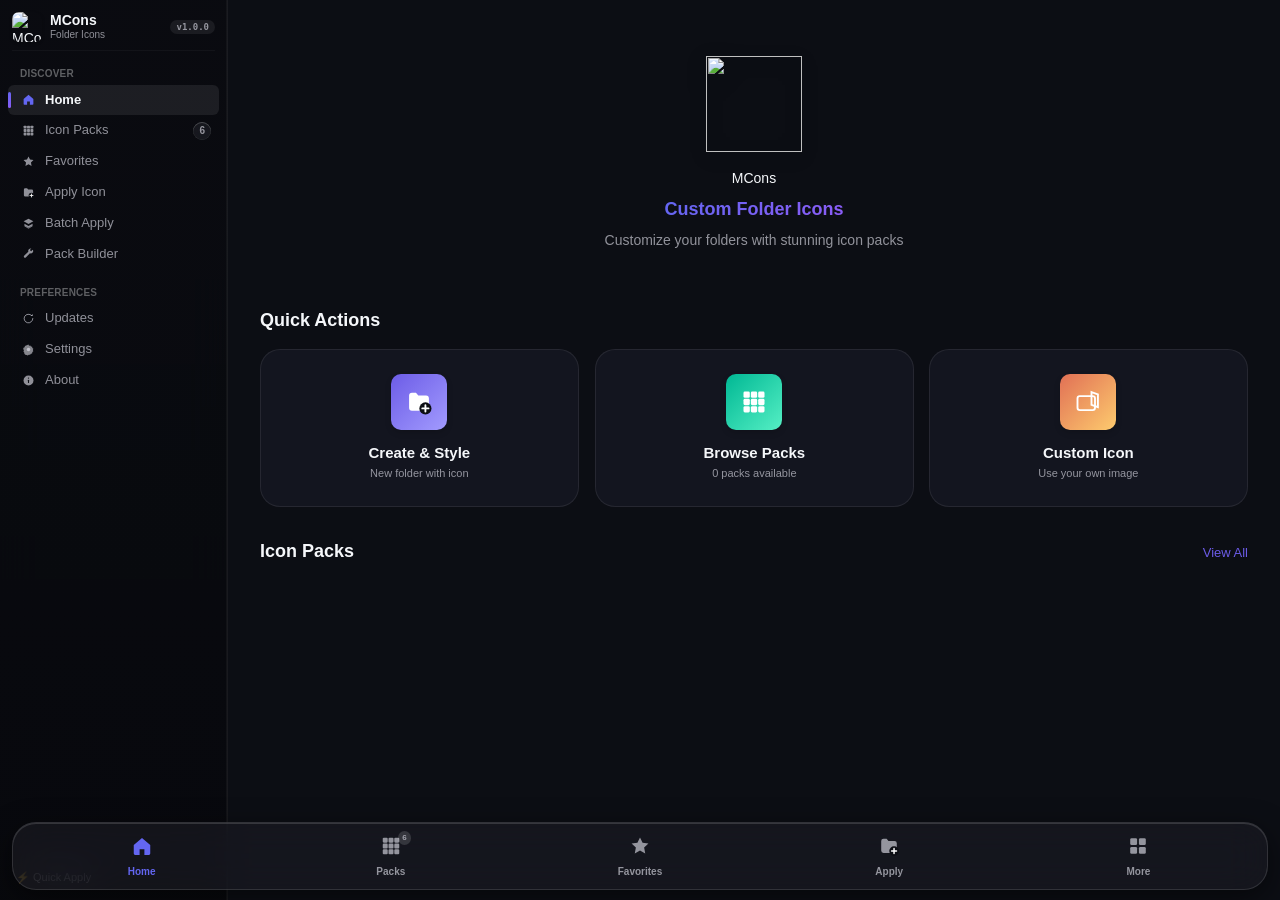
==== commit 1345415a: "feat: initial release" ====
--- a/rust/crates/mcons-app/web/index.html
+++ b/rust/crates/mcons-app/web/index.html
@@ -1,478 +1,1678 @@
 <!DOCTYPE html>
 <html lang="en">
+
 <head>
-<meta charset="utf-8">
-<meta name="viewport" content="width=device-width, initial-scale=1">
-<title>MCons — Icons for macOS</title>
-<style>
-/* ============ MCons JetBlack design system (AppTheme.swift) ============ */
-:root{
-  --jet:#090A0F; --bg:#0C0E14; --sidebar:#08090D; --card:#13151F; --elevated:#1A1D2A; --surface:#1A1D2A;
-  --accent:#6366F1; --accent2:#8B5CF6; --violet:#6C5CE7; --cyan1:#00D2FF; --cyan2:#3A7BD5;
-  --border:rgba(255,255,255,.08); --border-hover:rgba(255,255,255,.18);
-  --subtitle:#94A3B8; --success:#10B981; --warning:#F59E0B; --error:#F43F5E;
-  --text:#F5F7FA; --secondary:rgba(235,235,245,.60); --tertiary:rgba(235,235,245,.30);
-  --blue:#0984E3; --green-new:#00B894; --yellow:#FFD200;
-}
-*{box-sizing:border-box;margin:0;padding:0}
-html,body{height:100%}
-body{
-  background:var(--bg); color:var(--text);
-  font:14px/1.45 -apple-system,BlinkMacSystemFont,"SF Pro Display","SF Pro Rounded","Segoe UI",Inter,Roboto,Helvetica,Arial,sans-serif;
-  -webkit-font-smoothing:antialiased; overflow:hidden;
-}
-button{font:inherit;color:inherit;background:none;border:0;cursor:pointer}
-input,select,textarea{font:inherit;color:inherit}
-a{color:var(--violet);text-decoration:none}
-img{display:block}
-::-webkit-scrollbar{width:10px;height:10px}
-::-webkit-scrollbar-thumb{background:rgba(255,255,255,.12);border-radius:5px;border:2px solid var(--bg)}
-::-webkit-scrollbar-track{background:transparent}
-
-.app{display:flex;height:100vh;width:100vw}
-/* ============ Sidebar (ContentView SidebarView) ============ */
-.sidebar{width:228px;flex:0 0 228px;background:var(--sidebar);display:flex;flex-direction:column;height:100vh;overflow:hidden}
-.brand{display:flex;align-items:center;gap:8px;padding:12px 12px 8px}
-.brand img{width:30px;height:30px;border-radius:7px;box-shadow:0 1.5px 3px rgba(0,0,0,.25)}
-.brand .bname{font-size:14px;font-weight:700;line-height:1.1}
-.brand .bsub{font-size:10px;font-weight:500;color:var(--secondary);line-height:1.2}
-.brand .vpill{margin-left:auto;font:700 9px ui-monospace,SFMono-Regular,Menlo,monospace;color:var(--secondary);background:rgba(255,255,255,.07);padding:2px 6px;border-radius:999px;white-space:nowrap}
-.side-div{height:1px;background:rgba(255,255,255,.12);opacity:.3;margin:0 12px 4px}
-.nav{flex:1;overflow-y:auto;padding:4px 8px}
-.nav::-webkit-scrollbar{width:0}
-.nav-group{font-size:10px;font-weight:700;color:rgba(255,255,255,.35);padding:0 12px 3px;margin-top:16px;letter-spacing:.02em}
-.nav-group:first-child{margin-top:8px}
-.nav-row{display:flex;align-items:center;gap:8px;width:100%;text-align:left;padding:6px 8px 6px 0;border-radius:6px;color:var(--secondary);position:relative}
-.nav-row:hover{background:rgba(255,255,255,.04);color:var(--text)}
-.nav-row.sel{background:rgba(255,255,255,.08);color:var(--text)}
-.nav-row .bar{width:3px;height:16px;border-radius:2px;background:transparent;flex:0 0 3px}
-.nav-row.sel .bar{background:linear-gradient(135deg,var(--accent),var(--accent2))}
-.nav-row .ic{width:18px;display:flex;justify-content:center;color:var(--secondary);flex:0 0 18px}
-.nav-row.sel .ic{color:var(--accent)}
-.nav-row .lbl{font-size:13px;flex:1;white-space:nowrap;overflow:hidden;text-overflow:ellipsis}
-.nav-row.sel .lbl{font-weight:600}
-.nav-row .badge{font-size:10px;font-weight:700;background:rgba(255,255,255,.06);color:var(--secondary);padding:1.5px 6px;border-radius:999px}
-.nav-row.sel .badge{background:rgba(255,255,255,.15);color:#fff}
-.nav-row .newbadge{display:flex;align-items:center;gap:3px;background:rgba(0,184,148,.12);padding:2px 5px;border-radius:999px}
-.nav-row .newbadge .dot{width:6px;height:6px;border-radius:50%;background:#00B894}
-.nav-row .newbadge span{font-size:8px;font-weight:800;color:#00B894}
-.side-foot{padding:8px}
-.side-foot .status{display:flex;align-items:center;gap:4px;background:rgba(0,0,0,.25);border-radius:6px;padding:6px 8px;font-size:11px;color:var(--secondary);white-space:nowrap;overflow:hidden}
-.side-foot .status span{overflow:hidden;text-overflow:ellipsis}
-.quick-link{width:100%;text-align:left;font-size:11px;color:var(--secondary);padding:6px 8px;border-radius:6px}
-.quick-link:hover{background:rgba(255,255,255,.04);color:var(--text)}
-/* ============ Detail ============ */
-.detail{flex:1;min-width:0;background:var(--bg);overflow-y:auto;overflow-x:hidden;scroll-behavior:smooth;-webkit-overflow-scrolling:touch}
-.detail-inner{padding:32px;max-width:1100px}
-.fade{animation:fadein .12s ease-in-out}
-@keyframes fadein{from{opacity:0}to{opacity:1}}
-h1.title{font-size:28px;font-weight:700;line-height:1.15}
-h2.title2{font-size:18px;font-weight:600}
-.headline{font-size:15px;font-weight:600}
-.sub{font-size:13px;color:var(--secondary)}
-.body{font-size:14px}
-.callout{font-size:13px}
-.cap{font-size:11px;color:var(--secondary)}
-.capb{font-size:11px;font-weight:600}
-.mono{font-family:ui-monospace,SFMono-Regular,Menlo,Consolas,monospace}
-.grad-text{background:linear-gradient(135deg,var(--accent),var(--accent2));-webkit-background-clip:text;background-clip:text;color:transparent}
-/* ============ Cards, buttons, inputs ============ */
-.card{background:var(--card);border:1px solid var(--border);border-radius:14px}
-.card-lift{transition:transform .2s ease,border-color .2s ease,box-shadow .2s ease}
-.card-lift:hover{transform:scale(1.018);border-color:var(--accc,#6366F1);box-shadow:0 5px 16px rgba(0,0,0,.25),0 0 0 1px transparent}
-.btn{display:inline-flex;align-items:center;gap:6px;font-size:13px;font-weight:600;border-radius:10px;padding:8px 16px;border:1px solid transparent}
-.btn:active{transform:scale(.96)}
-.btn-primary{background:var(--accent);color:#fff}
-.btn-primary:disabled{background:rgba(128,128,128,.4);color:rgba(255,255,255,.7);cursor:default;transform:none}
-.btn-accent{background:var(--violet);color:#fff}
-.btn-bordered{background:transparent;border-color:rgba(255,255,255,.14);color:var(--text)}
-.btn-bordered:hover{background:rgba(255,255,255,.05)}
-.btn-ghost{background:transparent;color:var(--violet)}
-.btn-ghost:hover{background:rgba(108,92,231,.1)}
-.btn-block{width:100%;justify-content:center;height:44px;font-size:14px}
-.pill{display:inline-flex;align-items:center;font-size:9px;font-weight:700;padding:2px 6px;border-radius:999px;white-space:nowrap}
-.pill-blue{background:rgba(0,122,255,.2);color:#3A9BFF}
-.pill-purple{background:rgba(139,92,246,.2);color:#B79CFF}
-.pill-green{background:#00B894;color:#fff}
-.pill-yellow{background:rgba(255,210,0,.2);color:var(--yellow)}
-.input{background:var(--surface);border:1px solid transparent;border-radius:10px;padding:10px 12px;width:100%;outline:none;font-size:14px}
-.input:focus{border-color:var(--accent)}
-.input::placeholder{color:var(--tertiary)}
-.searchbar{display:flex;align-items:center;gap:8px;background:var(--card);border:1px solid var(--border);border-radius:10px;padding:12px}
-.searchbar input{flex:1;background:none;border:0;outline:none;font-size:14px}
-.searchbar input::placeholder{color:var(--tertiary)}
-.chip{font-size:11px;font-weight:500;padding:6px 14px;border-radius:999px;background:var(--surface);color:var(--text);white-space:nowrap}
-.chip.sel{background:var(--accent);color:#fff;font-weight:700}
-.seg{display:flex;background:var(--surface);border-radius:8px;padding:2px;gap:2px}
-.seg button{padding:5px 12px;border-radius:6px;font-size:13px;color:var(--secondary)}
-.seg button.sel{background:rgba(255,255,255,.14);color:#fff;font-weight:600}
-.switch{position:relative;width:38px;height:22px;flex:0 0 38px;cursor:pointer}
-.switch input{opacity:0;width:0;height:0}
-.switch .tr{position:absolute;inset:0;background:rgba(255,255,255,.25);border-radius:999px;transition:.15s}
-.switch .tr:before{content:"";position:absolute;width:18px;height:18px;left:2px;top:2px;background:#fff;border-radius:50%;transition:.15s}
-.switch input:checked + .tr{background:var(--accent)}
-.switch input:checked + .tr:before{transform:translateX(16px)}
-.stepper{display:flex;align-items:center;gap:0;background:var(--surface);border-radius:8px;width:120px;justify-content:space-between}
-.stepper button{width:32px;height:28px;font-size:15px;color:var(--text)}
-.stepper span{font-size:14px}
-.divider{height:1px;background:rgba(255,255,255,.08)}
-.glass{background:rgba(255,255,255,.06);backdrop-filter:blur(10px);-webkit-backdrop-filter:blur(10px);border:1px solid rgba(255,255,255,.15);border-radius:16px}
-.dropzone{border:1px dashed rgba(255,255,255,.25);border-radius:10px;text-align:center;padding:24px 12px;color:var(--secondary)}
-.dropzone.hot{border-color:var(--violet);border-width:2px;background:rgba(108,92,231,.05)}
-.tintdot{width:16px;height:16px;border-radius:50%;border:1px solid rgba(255,255,255,.6);cursor:pointer;flex:0 0 16px}
-.tintdot.sel{box-shadow:0 0 0 2px var(--bg),0 0 0 4px #fff}
-/* icon cells / grids */
-.icon-grid{display:grid;grid-template-columns:repeat(auto-fill,minmax(110px,140px));gap:16px;content-visibility:auto;contain-intrinsic-size:140px}
-.icon-cell{background:rgba(19,21,31,.6);border:1px solid var(--border);border-radius:10px;padding:12px;text-align:center;cursor:pointer;position:relative;transition:border-color .15s,background .15s}
-.icon-cell:hover{background:var(--elevated);border-color:var(--acccb,rgba(108,92,231,.4))}
-.icon-cell.sel{background:color-mix(in srgb,var(--accc,#6366F1) 18%,transparent);border:1.5px solid var(--accc,#6366F1)}
-.icon-cell img{width:76px;height:76px;margin:0 auto 8px;object-fit:contain}
-.icon-cell .nm{font-size:11px;color:var(--secondary);white-space:nowrap;overflow:hidden;text-overflow:ellipsis}
-.icon-cell.sel .nm{color:var(--text)}
-.icon-cell .favstar{position:absolute;top:6px;right:6px;width:24px;height:24px;border-radius:50%;background:rgba(19,21,31,.95);display:none;align-items:center;justify-content:center;color:var(--yellow)}
-.icon-cell:hover .favstar,.icon-cell.faved .favstar{display:flex}
-.pack-grid{display:grid;grid-template-columns:repeat(auto-fill,minmax(320px,1fr));gap:16px}
-.pack-card{background:var(--card);border:1px solid var(--border);border-radius:14px;overflow:hidden;cursor:pointer;text-align:left;width:100%;min-width:0}
-.pack-banner{height:150px;display:flex;align-items:center;justify-content:center;gap:12px;padding:0 16px;overflow:hidden}
-.pack-banner img{height:108px;max-height:108px;width:auto;max-width:calc(25% - 10px);min-width:0;flex:1 1 0;object-fit:contain;filter:drop-shadow(0 3px 6px rgba(0,0,0,.28))}
-.pack-info{padding:16px}
-.pack-info .desc{font-size:13px;color:var(--secondary);display:-webkit-box;-webkit-line-clamp:2;-webkit-box-orient:vertical;overflow:hidden;margin-top:8px}
-.count-pill{font-size:11px;font-weight:600;color:var(--secondary);background:rgba(255,255,255,.08);padding:4px 8px;border-radius:999px}
-.modal-overlay{position:fixed;inset:0;background:rgba(0,0,0,.5);display:flex;align-items:center;justify-content:center;z-index:100}
-.modal{background:var(--card);border:1px solid var(--border);border-radius:14px;max-width:90vw;max-height:88vh;overflow:auto;padding:24px}
-.success-overlay{position:fixed;inset:0;background:rgba(0,0,0,.3);display:flex;align-items:center;justify-content:center;z-index:200}
-.success-card{text-align:center;padding:48px;min-width:340px}
-.progress{height:6px;border-radius:3px;background:rgba(255,255,255,.12);overflow:hidden}
-.progress > div{height:100%;background:var(--blue);border-radius:3px;transition:width .2s}
-.status-pill{display:inline-flex;align-items:center;gap:4px;font-size:11px;font-weight:600;padding:3px 8px;border-radius:999px}
-pre.code{background:rgba(0,0,0,.4);border-radius:6px;padding:8px 12px;font:12px ui-monospace,Menlo,monospace;color:var(--cyan1);overflow-x:auto;white-space:nowrap}
-.section-label{font-size:15px;font-weight:600;display:flex;align-items:center;gap:8px}
-.row-hover:hover{background:var(--card)}
-.link-row{display:flex;align-items:center;gap:12px;width:100%;text-align:left;padding:4px 0}
-.link-row:hover{opacity:.85}
-</style>
-<style>
-/* ============ Liquid Glass + iOS polish (iOS 26 language; Glisse tokens) ============
+  <meta charset="utf-8">
+  <meta name="viewport" content="width=device-width, initial-scale=1">
+  <title>MCons — Icons for macOS</title>
+  <style>
+    /* ============ MCons JetBlack design system (AppTheme.swift) ============ */
+    :root {
+      --jet: #090A0F;
+      --bg: #0C0E14;
+      --sidebar: #08090D;
+      --card: #13151F;
+      --elevated: #1A1D2A;
+      --surface: #1A1D2A;
+      --accent: #6366F1;
+      --accent2: #8B5CF6;
+      --violet: #6C5CE7;
+      --cyan1: #00D2FF;
+      --cyan2: #3A7BD5;
+      --border: rgba(255, 255, 255, .08);
+      --border-hover: rgba(255, 255, 255, .18);
+      --subtitle: #94A3B8;
+      --success: #10B981;
+      --warning: #F59E0B;
+      --error: #F43F5E;
+      --text: #F5F7FA;
+      --secondary: rgba(235, 235, 245, .60);
+      --tertiary: rgba(235, 235, 245, .30);
+      --blue: #0984E3;
+      --green-new: #00B894;
+      --yellow: #FFD200;
+    }
+
+    * {
+      box-sizing: border-box;
+      margin: 0;
+      padding: 0
+    }
+
+    html,
+    body {
+      height: 100%
+    }
+
+    body {
+      background: var(--bg);
+      color: var(--text);
+      font: 14px/1.45 -apple-system, BlinkMacSystemFont, "SF Pro Display", "SF Pro Rounded", "Segoe UI", Inter, Roboto, Helvetica, Arial, sans-serif;
+      -webkit-font-smoothing: antialiased;
+      overflow: hidden;
+    }
+
+    button {
+      font: inherit;
+      color: inherit;
+      background: none;
+      border: 0;
+      cursor: pointer
+    }
+
+    input,
+    select,
+    textarea {
+      font: inherit;
+      color: inherit
+    }
+
+    a {
+      color: var(--violet);
+      text-decoration: none
+    }
+
+    img {
+      display: block
+    }
+
+    ::-webkit-scrollbar {
+      width: 10px;
+      height: 10px
+    }
+
+    ::-webkit-scrollbar-thumb {
+      background: rgba(255, 255, 255, .12);
+      border-radius: 5px;
+      border: 2px solid var(--bg)
+    }
+
+    ::-webkit-scrollbar-track {
+      background: transparent
+    }
+
+    .app {
+      display: flex;
+      height: 100vh;
+      width: 100vw
+    }
+
+    /* ============ Sidebar (ContentView SidebarView) ============ */
+    .sidebar {
+      width: 228px;
+      flex: 0 0 228px;
+      background: var(--sidebar);
+      display: flex;
+      flex-direction: column;
+      height: 100vh;
+      overflow: hidden
+    }
+
+    .brand {
+      display: flex;
+      align-items: center;
+      gap: 8px;
+      padding: 12px 12px 8px
+    }
+
+    .brand img {
+      width: 30px;
+      height: 30px;
+      border-radius: 7px;
+      box-shadow: 0 1.5px 3px rgba(0, 0, 0, .25)
+    }
+
+    .brand .bname {
+      font-size: 14px;
+      font-weight: 700;
+      line-height: 1.1
+    }
+
+    .brand .bsub {
+      font-size: 10px;
+      font-weight: 500;
+      color: var(--secondary);
+      line-height: 1.2
+    }
+
+    .brand .vpill {
+      margin-left: auto;
+      font: 700 9px ui-monospace, SFMono-Regular, Menlo, monospace;
+      color: var(--secondary);
+      background: rgba(255, 255, 255, .07);
+      padding: 2px 6px;
+      border-radius: 999px;
+      white-space: nowrap
+    }
+
+    .side-div {
+      height: 1px;
+      background: rgba(255, 255, 255, .12);
+      opacity: .3;
+      margin: 0 12px 4px
+    }
+
+    .nav {
+      flex: 1;
+      overflow-y: auto;
+      padding: 4px 8px
+    }
+
+    .nav::-webkit-scrollbar {
+      width: 0
+    }
+
+    .nav-group {
+      font-size: 10px;
+      font-weight: 700;
+      color: rgba(255, 255, 255, .35);
+      padding: 0 12px 3px;
+      margin-top: 16px;
+      letter-spacing: .02em
+    }
+
+    .nav-group:first-child {
+      margin-top: 8px
+    }
+
+    .nav-row {
+      display: flex;
+      align-items: center;
+      gap: 8px;
+      width: 100%;
+      text-align: left;
+      padding: 6px 8px 6px 0;
+      border-radius: 6px;
+      color: var(--secondary);
+      position: relative
+    }
+
+    .nav-row:hover {
+      background: rgba(255, 255, 255, .04);
+      color: var(--text)
+    }
+
+    .nav-row.sel {
+      background: rgba(255, 255, 255, .08);
+      color: var(--text)
+    }
+
+    .nav-row .bar {
+      width: 3px;
+      height: 16px;
+      border-radius: 2px;
+      background: transparent;
+      flex: 0 0 3px
+    }
+
+    .nav-row.sel .bar {
+      background: linear-gradient(135deg, var(--accent), var(--accent2))
+    }
+
+    .nav-row .ic {
+      width: 18px;
+      display: flex;
+      justify-content: center;
+      color: var(--secondary);
+      flex: 0 0 18px
+    }
+
+    .nav-row.sel .ic {
+      color: var(--accent)
+    }
+
+    .nav-row .lbl {
+      font-size: 13px;
+      flex: 1;
+      white-space: nowrap;
+      overflow: hidden;
+      text-overflow: ellipsis
+    }
+
+    .nav-row.sel .lbl {
+      font-weight: 600
+    }
+
+    .nav-row .badge {
+      font-size: 10px;
+      font-weight: 700;
+      background: rgba(255, 255, 255, .06);
+      color: var(--secondary);
+      padding: 1.5px 6px;
+      border-radius: 999px
+    }
+
+    .nav-row.sel .badge {
+      background: rgba(255, 255, 255, .15);
+      color: #fff
+    }
+
+    .nav-row .newbadge {
+      display: flex;
+      align-items: center;
+      gap: 3px;
+      background: rgba(0, 184, 148, .12);
+      padding: 2px 5px;
+      border-radius: 999px
+    }
+
+    .nav-row .newbadge .dot {
+      width: 6px;
+      height: 6px;
+      border-radius: 50%;
+      background: #00B894
+    }
+
+    .nav-row .newbadge span {
+      font-size: 8px;
+      font-weight: 800;
+      color: #00B894
+    }
+
+    .side-foot {
+      padding: 8px
+    }
+
+    .side-foot .status {
+      display: flex;
+      align-items: center;
+      gap: 4px;
+      background: rgba(0, 0, 0, .25);
+      border-radius: 6px;
+      padding: 6px 8px;
+      font-size: 11px;
+      color: var(--secondary);
+      white-space: nowrap;
+      overflow: hidden
+    }
+
+    .side-foot .status span {
+      overflow: hidden;
+      text-overflow: ellipsis
+    }
+
+    .quick-link {
+      width: 100%;
+      text-align: left;
+      font-size: 11px;
+      color: var(--secondary);
+      padding: 6px 8px;
+      border-radius: 6px
+    }
+
+    .quick-link:hover {
+      background: rgba(255, 255, 255, .04);
+      color: var(--text)
+    }
+
+    /* ============ Detail ============ */
+    .detail {
+      flex: 1;
+      min-width: 0;
+      background: var(--bg);
+      overflow-y: auto;
+      overflow-x: hidden;
+      scroll-behavior: smooth;
+      -webkit-overflow-scrolling: touch
+    }
+
+    .detail-inner {
+      padding: 32px 40px;
+      max-width: 1440px;
+      width: 100%;
+      margin: 0 auto;
+      box-sizing: border-box;
+    }
+
+    .fade {
+      animation: fadein .12s ease-in-out
+    }
+
+    @keyframes fadein {
+      from {
+        opacity: 0
+      }
+
+      to {
+        opacity: 1
+      }
+    }
+
+    @keyframes spin {
+      from {
+        transform: rotate(0deg)
+      }
+
+      to {
+        transform: rotate(360deg)
+      }
+    }
+
+    h1.title {
+      font-size: 28px;
+      font-weight: 700;
+      line-height: 1.15
+    }
+
+    h2.title2 {
+      font-size: 18px;
+      font-weight: 600
+    }
+
+    .headline {
+      font-size: 15px;
+      font-weight: 600
+    }
+
+    .sub {
+      font-size: 13px;
+      color: var(--secondary)
+    }
+
+    .body {
+      font-size: 14px
+    }
+
+    .callout {
+      font-size: 13px
+    }
+
+    .cap {
+      font-size: 11px;
+      color: var(--secondary)
+    }
+
+    .capb {
+      font-size: 11px;
+      font-weight: 600
+    }
+
+    .mono {
+      font-family: ui-monospace, SFMono-Regular, Menlo, Consolas, monospace
+    }
+
+    .grad-text {
+      background: linear-gradient(135deg, var(--accent), var(--accent2));
+      -webkit-background-clip: text;
+      background-clip: text;
+      color: transparent
+    }
+
+    /* ============ Cards, buttons, inputs ============ */
+    .card {
+      background: var(--card);
+      border: 1px solid var(--border);
+      border-radius: 14px
+    }
+
+    .card-lift {
+      transition: transform .2s ease, border-color .2s ease, box-shadow .2s ease
+    }
+
+    .card-lift:hover {
+      transform: scale(1.018);
+      border-color: var(--accc, #6366F1);
+      box-shadow: 0 5px 16px rgba(0, 0, 0, .25), 0 0 0 1px transparent
+    }
+
+    .btn {
+      display: inline-flex;
+      align-items: center;
+      gap: 6px;
+      font-size: 13px;
+      font-weight: 600;
+      border-radius: 10px;
+      padding: 8px 16px;
+      border: 1px solid transparent
+    }
+
+    .btn:active {
+      transform: scale(.96)
+    }
+
+    .btn-primary {
+      background: var(--accent);
+      color: #fff
+    }
+
+    .btn-primary:disabled {
+      background: rgba(128, 128, 128, .4);
+      color: rgba(255, 255, 255, .7);
+      cursor: default;
+      transform: none
+    }
+
+    .btn-accent {
+      background: var(--violet);
+      color: #fff
+    }
+
+    .btn-bordered {
+      background: transparent;
+      border-color: rgba(255, 255, 255, .14);
+      color: var(--text)
+    }
+
+    .btn-bordered:hover {
+      background: rgba(255, 255, 255, .05)
+    }
+
+    .btn-ghost {
+      background: transparent;
+      color: var(--violet)
+    }
+
+    .btn-ghost:hover {
+      background: rgba(108, 92, 231, .1)
+    }
+
+    .btn-block {
+      width: 100%;
+      justify-content: center;
+      height: 44px;
+      font-size: 14px
+    }
+
+    .pill {
+      display: inline-flex;
+      align-items: center;
+      font-size: 9px;
+      font-weight: 700;
+      padding: 2px 6px;
+      border-radius: 999px;
+      white-space: nowrap
+    }
+
+    .pill-blue {
+      background: rgba(0, 122, 255, .2);
+      color: #3A9BFF
+    }
+
+    .pill-purple {
+      background: rgba(139, 92, 246, .2);
+      color: #B79CFF
+    }
+
+    .pill-green {
+      background: #00B894;
+      color: #fff
+    }
+
+    .pill-yellow {
+      background: rgba(255, 210, 0, .2);
+      color: var(--yellow)
+    }
+
+    .input {
+      background: var(--surface);
+      border: 1px solid transparent;
+      border-radius: 10px;
+      padding: 10px 12px;
+      width: 100%;
+      outline: none;
+      font-size: 14px
+    }
+
+    .input:focus {
+      border-color: var(--accent)
+    }
+
+    .input::placeholder {
+      color: var(--tertiary)
+    }
+
+    .searchbar {
+      display: flex;
+      align-items: center;
+      gap: 8px;
+      background: var(--card);
+      border: 1px solid var(--border);
+      border-radius: 10px;
+      padding: 12px
+    }
+
+    .searchbar input {
+      flex: 1;
+      background: none;
+      border: 0;
+      outline: none;
+      font-size: 14px
+    }
+
+    .searchbar input::placeholder {
+      color: var(--tertiary)
+    }
+
+    .chip {
+      font-size: 11px;
+      font-weight: 500;
+      padding: 6px 14px;
+      border-radius: 999px;
+      background: var(--surface);
+      color: var(--text);
+      white-space: nowrap
+    }
+
+    .chip.sel {
+      background: var(--accent);
+      color: #fff;
+      font-weight: 700
+    }
+
+    .seg {
+      display: flex;
+      background: var(--surface);
+      border-radius: 8px;
+      padding: 2px;
+      gap: 2px
+    }
+
+    .seg button {
+      padding: 5px 12px;
+      border-radius: 6px;
+      font-size: 13px;
+      color: var(--secondary)
+    }
+
+    .seg button.sel {
+      background: rgba(255, 255, 255, .14);
+      color: #fff;
+      font-weight: 600
+    }
+
+    .switch {
+      position: relative;
+      width: 38px;
+      height: 22px;
+      flex: 0 0 38px;
+      cursor: pointer
+    }
+
+    .switch input {
+      opacity: 0;
+      width: 0;
+      height: 0
+    }
+
+    .switch .tr {
+      position: absolute;
+      inset: 0;
+      background: rgba(255, 255, 255, .25);
+      border-radius: 999px;
+      transition: .15s
+    }
+
+    .switch .tr:before {
+      content: "";
+      position: absolute;
+      width: 18px;
+      height: 18px;
+      left: 2px;
+      top: 2px;
+      background: #fff;
+      border-radius: 50%;
+      transition: .15s
+    }
+
+    .switch input:checked+.tr {
+      background: var(--accent)
+    }
+
+    .switch input:checked+.tr:before {
+      transform: translateX(16px)
+    }
+
+    .stepper {
+      display: flex;
+      align-items: center;
+      gap: 0;
+      background: var(--surface);
+      border-radius: 8px;
+      width: 120px;
+      justify-content: space-between
+    }
+
+    .stepper button {
+      width: 32px;
+      height: 28px;
+      font-size: 15px;
+      color: var(--text)
+    }
+
+    .stepper span {
+      font-size: 14px
+    }
+
+    .divider {
+      height: 1px;
+      background: rgba(255, 255, 255, .08)
+    }
+
+    .glass {
+      background: rgba(255, 255, 255, .06);
+      backdrop-filter: blur(10px);
+      -webkit-backdrop-filter: blur(10px);
+      border: 1px solid rgba(255, 255, 255, .15);
+      border-radius: 16px
+    }
+
+    .dropzone {
+      border: 1px dashed rgba(255, 255, 255, .25);
+      border-radius: 10px;
+      text-align: center;
+      padding: 24px 12px;
+      color: var(--secondary)
+    }
+
+    .dropzone.hot {
+      border-color: var(--violet);
+      border-width: 2px;
+      background: rgba(108, 92, 231, .05)
+    }
+
+    .tintdot {
+      width: 16px;
+      height: 16px;
+      border-radius: 50%;
+      border: 1px solid rgba(255, 255, 255, .6);
+      cursor: pointer;
+      flex: 0 0 16px
+    }
+
+    .tintdot.sel {
+      box-shadow: 0 0 0 2px var(--bg), 0 0 0 4px #fff
+    }
+
+    /* icon cells / grids */
+    .icon-grid {
+      display: grid;
+      grid-template-columns: repeat(auto-fill, minmax(110px, 140px));
+      gap: 16px;
+      content-visibility: auto;
+      contain-intrinsic-size: 140px
+    }
+
+    .icon-cell {
+      background: rgba(19, 21, 31, .6);
+      border: 1px solid var(--border);
+      border-radius: 10px;
+      padding: 12px;
+      text-align: center;
+      cursor: pointer;
+      position: relative;
+      transition: border-color .15s, background .15s
+    }
+
+    .icon-cell:hover {
+      background: var(--elevated);
+      border-color: var(--acccb, rgba(108, 92, 231, .4))
+    }
+
+    .icon-cell.sel {
+      background: color-mix(in srgb, var(--accc, #6366F1) 18%, transparent);
+      border: 1.5px solid var(--accc, #6366F1)
+    }
+
+    .icon-cell img {
+      width: 76px;
+      height: 76px;
+      margin: 0 auto 8px;
+      object-fit: contain
+    }
+
+    .icon-cell .nm {
+      font-size: 11px;
+      color: var(--secondary);
+      white-space: nowrap;
+      overflow: hidden;
+      text-overflow: ellipsis
+    }
+
+    .icon-cell.sel .nm {
+      color: var(--text)
+    }
+
+    .icon-cell .favstar {
+      position: absolute;
+      top: 6px;
+      right: 6px;
+      width: 24px;
+      height: 24px;
+      border-radius: 50%;
+      background: rgba(19, 21, 31, .95);
+      display: none;
+      align-items: center;
+      justify-content: center;
+      color: var(--yellow)
+    }
+
+    .icon-cell:hover .favstar,
+    .icon-cell.faved .favstar {
+      display: flex
+    }
+
+    .pack-grid {
+      display: grid;
+      grid-template-columns: repeat(auto-fill, minmax(320px, 1fr));
+      gap: 16px
+    }
+
+    .pack-card {
+      background: var(--card);
+      border: 1px solid var(--border);
+      border-radius: 14px;
+      overflow: hidden;
+      cursor: pointer;
+      text-align: left;
+      width: 100%;
+      min-width: 0
+    }
+
+    .pack-banner {
+      height: 150px;
+      display: flex;
+      align-items: center;
+      justify-content: center;
+      gap: 12px;
+      padding: 0 16px;
+      overflow: hidden
+    }
+
+    .pack-banner img {
+      height: 108px;
+      max-height: 108px;
+      width: auto;
+      max-width: calc(25% - 10px);
+      min-width: 0;
+      flex: 1 1 0;
+      object-fit: contain;
+      filter: drop-shadow(0 3px 6px rgba(0, 0, 0, .28))
+    }
+
+    .pack-info {
+      padding: 16px
+    }
+
+    .pack-info .desc {
+      font-size: 13px;
+      color: var(--secondary);
+      display: -webkit-box;
+      -webkit-line-clamp: 2;
+      -webkit-box-orient: vertical;
+      overflow: hidden;
+      margin-top: 8px
+    }
+
+    .count-pill {
+      font-size: 11px;
+      font-weight: 600;
+      color: var(--secondary);
+      background: rgba(255, 255, 255, .08);
+      padding: 4px 8px;
+      border-radius: 999px
+    }
+
+    .modal-overlay {
+      position: fixed;
+      inset: 0;
+      background: rgba(0, 0, 0, .5);
+      display: flex;
+      align-items: center;
+      justify-content: center;
+      z-index: 100
+    }
+
+    .modal {
+      background: var(--card);
+      border: 1px solid var(--border);
+      border-radius: 14px;
+      max-width: 90vw;
+      max-height: 88vh;
+      overflow: auto;
+      padding: 24px
+    }
+
+    .success-overlay {
+      position: fixed;
+      inset: 0;
+      background: rgba(0, 0, 0, .3);
+      display: flex;
+      align-items: center;
+      justify-content: center;
+      z-index: 200
+    }
+
+    .success-card {
+      text-align: center;
+      padding: 48px;
+      min-width: 340px
+    }
+
+    .progress {
+      height: 6px;
+      border-radius: 3px;
+      background: rgba(255, 255, 255, .12);
+      overflow: hidden
+    }
+
+    .progress>div {
+      height: 100%;
+      background: var(--blue);
+      border-radius: 3px;
+      transition: width .2s
+    }
+
+    .status-pill {
+      display: inline-flex;
+      align-items: center;
+      gap: 4px;
+      font-size: 11px;
+      font-weight: 600;
+      padding: 3px 8px;
+      border-radius: 999px
+    }
+
+    pre.code {
+      background: rgba(0, 0, 0, .4);
+      border-radius: 6px;
+      padding: 8px 12px;
+      font: 12px ui-monospace, Menlo, monospace;
+      color: var(--cyan1);
+      overflow-x: auto;
+      white-space: nowrap
+    }
+
+    .section-label {
+      font-size: 15px;
+      font-weight: 600;
+      display: flex;
+      align-items: center;
+      gap: 8px
+    }
+
+    .row-hover:hover {
+      background: var(--card)
+    }
+
+    .link-row {
+      display: flex;
+      align-items: center;
+      gap: 12px;
+      width: 100%;
+      text-align: left;
+      padding: 4px 0
+    }
+
+    .link-row:hover {
+      opacity: .85
+    }
+  </style>
+  <style>
+    /* ============ Liquid Glass + iOS polish (iOS 26 language; Glisse tokens) ============
    Glisse recipe (gitgems-unite WebUI, user-approved Nov 4): dark glass tokens,
    3px frost + saturate, specular top-edge highlight, hairline rim, press glow.
    Here the frost is stronger (20px blur + saturate 180%) for the iOS 26
    liquid-glass read, on top of the JetBlack palette — never a light theme. */
-:root{
-  --pad:32px;
-  --spring:cubic-bezier(0.32,0.72,0,1);
-  --spring-bounce:cubic-bezier(0.34,1.56,0.64,1);
-  --lg-edge:rgba(255,255,255,.09);
-  --lg-specular:rgba(255,255,255,.16);
-}
-.detail-inner{padding:var(--pad)}
-/* --- liquid glass surfaces --- */
-.glass{
-  background:
-    radial-gradient(130% 100% at 18% 0%, rgba(255,255,255,.12), rgba(255,255,255,0) 55%),
-    radial-gradient(120% 130% at 85% 115%, rgba(139,92,246,.12), rgba(255,255,255,0) 55%),
-    rgba(40,40,46,.55);
-  -webkit-backdrop-filter:blur(20px) saturate(180%);
-  backdrop-filter:blur(20px) saturate(180%);
-  border:1px solid var(--lg-edge);
-  border-radius:20px;
-  box-shadow:
-    inset 0 1px 0 var(--lg-specular),
-    inset 0 0 0 .5px rgba(255,255,255,.06),
-    inset 0 -1px 0 rgba(0,0,0,.18),
-    0 8px 28px rgba(0,0,0,.45);
-}
-/* frosted sticky bars: view headers + pack-detail bottom action bar */
-.frost-bar{
-  background:linear-gradient(180deg, rgba(12,14,20,.80), rgba(12,14,20,.64));
-  -webkit-backdrop-filter:blur(20px) saturate(180%);
-  backdrop-filter:blur(20px) saturate(180%);
-  border-bottom:1px solid rgba(255,255,255,.09);
-  box-shadow:inset 0 1px 0 rgba(255,255,255,.10);
-}
-.frost-bar-bottom{
-  border-bottom:0;
-  border-top:1px solid rgba(255,255,255,.09);
-  box-shadow:inset 0 1px 0 rgba(255,255,255,.10), 0 -10px 28px rgba(0,0,0,.40);
-}
-.sidebar{
-  background:linear-gradient(180deg, rgba(10,11,16,.88), rgba(8,9,13,.96));
-  -webkit-backdrop-filter:blur(20px) saturate(160%);
-  backdrop-filter:blur(20px) saturate(160%);
-  border-right:1px solid rgba(255,255,255,.07);
-  box-shadow:inset -1px 0 0 rgba(255,255,255,.04);
-}
-/* glass pills / badges */
-.pill,.count-pill,.badge,.newbadge{
-  -webkit-backdrop-filter:blur(8px) saturate(160%);
-  backdrop-filter:blur(8px) saturate(160%);
-  box-shadow:inset 0 1px 0 rgba(255,255,255,.18), inset 0 0 0 .5px rgba(255,255,255,.10);
-}
-/* rounded continuous corners */
-.card{border-radius:20px;position:relative;contain:layout style paint;will-change:transform}
-.pack-card{border-radius:20px;position:relative;contain:layout style paint;will-change:transform}
-.icon-cell{border-radius:14px;contain:layout style paint;will-change:transform}
-.input,.searchbar{border-radius:14px}
-/* --- springs: view transitions, staggered entrances, press states --- */
-.fade{animation:viewin .12s ease-in-out, viewrise .34s var(--spring-bounce)}
-@keyframes viewin{from{opacity:0}to{opacity:1}}
-@keyframes viewrise{from{transform:translateY(8px)}to{transform:translateY(0)}}
-@keyframes rise{from{opacity:0;transform:translateY(10px) scale(.98)}to{opacity:1;transform:translateY(0) scale(1)}}
-.stagger>*{animation:rise .5s var(--spring-bounce) both;animation-delay:calc(min(var(--i,0),12)*26ms)}
-.btn{transition:transform .22s var(--spring), background-color .2s ease, border-color .2s ease, box-shadow .2s ease, opacity .2s ease}
-.btn:active{transform:scale(.96)}
-.card-lift{transition:transform .28s var(--spring), border-color .28s ease, box-shadow .28s ease;overflow:hidden}
-.card-lift:hover{transform:scale(1.018)}
-.card-lift::before{content:"";position:absolute;inset:0;border-radius:inherit;pointer-events:none;background:linear-gradient(105deg,transparent 42%,rgba(255,255,255,.09) 50%,transparent 58%);transform:translateX(-130%);transition:transform .8s var(--spring);opacity:0}
-.card-lift:hover::before{opacity:1;transform:translateX(130%)}
-/* cursor-tracked specular highlight on glass cards (pointer position via JS) */
-.card::after,.pack-card::after,.icon-cell::after{
-  content:"";position:absolute;inset:0;border-radius:inherit;pointer-events:none;
-  background:radial-gradient(240px circle at var(--mx,50%) var(--my,50%), rgba(255,255,255,.09), rgba(255,255,255,0) 65%);
-  opacity:0;transition:opacity .3s ease;
-}
-.card:hover::after,.pack-card:hover::after,.icon-cell:hover::after{opacity:1}
-/* skeleton shimmer + thumbnail fade-in */
-@keyframes shimmer{from{background-position:200% 0}to{background-position:-200% 0}}
-.icon-cell:not(.cell-loaded)::before{
-  content:"";position:absolute;inset:0;border-radius:inherit;pointer-events:none;
-  background:linear-gradient(100deg, transparent 30%, rgba(255,255,255,.07) 50%, transparent 70%);
-  background-size:200% 100%;animation:shimmer 1.6s linear infinite;
-}
-.icon-cell.cell-loaded::before{display:none}
-.icon-cell img,.pack-banner img{opacity:0;transition:opacity .35s ease}
-.icon-cell img.img-in,.pack-banner img.img-in{opacity:1}
-/* sidebar rows: gradient bar slides in */
-.nav-row{transition:background .2s ease, color .2s ease, transform .18s var(--spring)}
-.nav-row:active{transform:scale(.97)}
-.nav-row .bar{transition:transform .3s var(--spring), background .2s ease, opacity .2s ease;transform:translateX(-4px);opacity:0}
-.nav-row.sel .bar{transform:translateX(0);opacity:1}
-/* --- iOS toggle switches (pill track + sliding knob, accent fill) --- */
-.switch{width:51px;height:31px;flex:0 0 51px}
-.switch .tr{background:rgba(120,120,128,.36);transition:background .3s var(--spring);box-shadow:inset 0 0 0 .5px rgba(255,255,255,.08)}
-.switch .tr:before{width:27px;height:27px;left:2px;top:2px;box-shadow:0 2px 6px rgba(0,0,0,.4), 0 0 0 .5px rgba(0,0,0,.08);transition:transform .3s var(--spring-bounce)}
-.switch input:checked + .tr{background:linear-gradient(135deg,var(--accent),var(--accent2));box-shadow:inset 0 1px 0 rgba(255,255,255,.25)}
-.switch input:checked + .tr:before{transform:translateX(20px)}
-.switch:active .tr:before{transform:scaleX(1.08)}
-.switch input:checked:active + .tr:before{transform:translateX(20px) scaleX(1.08)}
-/* --- iOS segmented control with sliding frosted indicator --- */
-.seg{position:relative}
-.seg-thumb{
-  position:absolute;top:2px;bottom:2px;border-radius:6px;pointer-events:none;z-index:0;
-  background:rgba(255,255,255,.14);
-  -webkit-backdrop-filter:blur(8px) saturate(160%);
-  backdrop-filter:blur(8px) saturate(160%);
-  box-shadow:inset 0 1px 0 rgba(255,255,255,.18), inset 0 0 0 .5px rgba(255,255,255,.10), 0 1px 4px rgba(0,0,0,.35);
-  transition:left .32s var(--spring), width .32s var(--spring), opacity .2s ease;
-}
-.seg button{position:relative;z-index:1}
-.seg button.sel{background:transparent}
-.packs-seg{width:170px;flex:0 0 170px}
-/* --- iOS sheets: slide up from bottom, drag handle, dimmed backdrop --- */
-.modal-overlay{align-items:flex-end;justify-content:center;background:rgba(0,0,0,.45);-webkit-backdrop-filter:blur(8px);backdrop-filter:blur(8px);animation:fadein .22s ease}
-.modal-overlay.closing{animation:fadeout .22s var(--spring) forwards}
-.modal-overlay.closing .modal{animation:sheetdown .22s var(--spring) forwards}
-.modal{
-  position:relative;width:min(640px,100%);max-width:100%;max-height:86vh;
-  border-radius:24px 24px 0 0;padding-top:32px;
-  background:
-    radial-gradient(130% 100% at 18% 0%, rgba(255,255,255,.10), rgba(255,255,255,0) 55%),
-    var(--card);
-  border:1px solid rgba(255,255,255,.12);border-bottom:0;
-  box-shadow:inset 0 1px 0 rgba(255,255,255,.14), 0 -12px 40px rgba(0,0,0,.5);
-  animation:sheetup .4s var(--spring-bounce);
-}
-.modal::before{content:"";position:absolute;top:8px;left:50%;transform:translateX(-50%);width:36px;height:4px;border-radius:2px;background:rgba(255,255,255,.28)}
-@keyframes sheetup{from{transform:translateY(64px);opacity:.5}to{transform:translateY(0);opacity:1}}
-@keyframes sheetdown{to{transform:translateY(64px);opacity:0}}
-@keyframes fadeout{to{opacity:0}}
-.success-card{animation:pop .45s var(--spring-bounce)}
-@keyframes pop{from{opacity:0;transform:scale(.9) translateY(12px)}to{opacity:1;transform:scale(1) translateY(0)}}
-/* progress + scroll frost edge */
-.progress > div{background:linear-gradient(90deg,var(--blue),#5AA9FF);transition:width .35s var(--spring)}
-.detail{transition:box-shadow .3s ease}
-.detail.scrolled{box-shadow:inset 0 26px 26px -26px rgba(0,0,0,.7)}
-/* layout helpers for responsive stacking */
-.qa-row{display:flex}
-.home-packs{display:grid;grid-template-columns:repeat(auto-fill,minmax(200px,1fr));gap:16px}
-.apply-cols{display:flex;align-items:flex-start}
-.batch-cols{display:flex;align-items:flex-start}
-/* --- iOS floating glass tab bar (phone only) --- */
-.tabbar{display:none}
-@media (max-width:700px){
-  :root{--pad:16px}
-  .sidebar{display:none}
-  .detail{padding-bottom:96px}
-  .detail-inner{max-width:none}
-  h1.title{font-size:26px}
-  .pack-grid{grid-template-columns:1fr}
-  .icon-grid{grid-template-columns:repeat(auto-fill,minmax(84px,1fr));gap:10px}
-  .icon-cell img{width:56px;height:56px}
-  .qa-row{flex-direction:column}
-  .home-packs{grid-template-columns:1fr}
-  .apply-cols,.batch-cols{flex-direction:column;align-items:stretch}
-  .apply-cols > div:first-child{flex:1 1 auto !important;max-width:none !important;min-width:0 !important}
-  .batch-cols > div:last-child{flex:1 1 auto !important;max-width:none !important;min-width:0 !important}
-  .searchbar{flex-wrap:wrap}
-  .packs-seg{width:100%;flex:1 1 100%}
-  .modal{max-height:92vh}
-  .tabbar{
-    display:flex;position:fixed;left:12px;right:12px;bottom:calc(10px + env(safe-area-inset-bottom,0px));z-index:60;
-    background:rgba(28,28,34,.62);
-    -webkit-backdrop-filter:blur(20px) saturate(180%);
-    backdrop-filter:blur(20px) saturate(180%);
-    border:1px solid rgba(255,255,255,.12);border-radius:24px;
-    box-shadow:inset 0 1px 0 rgba(255,255,255,.14), 0 8px 28px rgba(0,0,0,.5);
-    padding:6px 4px;
-  }
-  .tabbar .tab{flex:1;display:flex;flex-direction:column;align-items:center;gap:2px;padding:6px 0 4px;color:var(--secondary);position:relative;border-radius:16px}
-  .tabbar .tab.sel{color:var(--accent)}
-  .tabbar .tlab{font-size:10px;font-weight:600}
-  .tabbar .tdot{position:absolute;top:2px;right:calc(50% - 20px);font-size:8px;font-weight:700;background:rgba(255,255,255,.14);padding:1px 4px;border-radius:999px}
-}
-@media (prefers-reduced-motion: reduce){
-  *,*::before,*::after{animation-duration:.01ms !important;animation-iteration-count:1 !important;transition-duration:.01ms !important}
-  .stagger>*{animation:none;opacity:1}
-  .icon-cell img,.pack-banner img{opacity:1}
-}
-</style>
+    :root {
+      --pad: 32px;
+      --spring: cubic-bezier(0.32, 0.72, 0, 1);
+      --spring-bounce: cubic-bezier(0.34, 1.56, 0.64, 1);
+      --lg-edge: rgba(255, 255, 255, .09);
+      --lg-specular: rgba(255, 255, 255, .16);
+    }
+
+    .detail-inner {
+      padding: var(--pad)
+    }
+
+    /* --- liquid glass surfaces --- */
+    .glass {
+      background:
+        radial-gradient(130% 100% at 18% 0%, rgba(255, 255, 255, .12), rgba(255, 255, 255, 0) 55%),
+        radial-gradient(120% 130% at 85% 115%, rgba(139, 92, 246, .12), rgba(255, 255, 255, 0) 55%),
+        rgba(40, 40, 46, .55);
+      -webkit-backdrop-filter: blur(20px) saturate(180%);
+      backdrop-filter: blur(20px) saturate(180%);
+      border: 1px solid var(--lg-edge);
+      border-radius: 20px;
+      box-shadow:
+        inset 0 1px 0 var(--lg-specular),
+        inset 0 0 0 .5px rgba(255, 255, 255, .06),
+        inset 0 -1px 0 rgba(0, 0, 0, .18),
+        0 8px 28px rgba(0, 0, 0, .45);
+    }
+
+    /* frosted sticky bars: view headers + pack-detail bottom action bar */
+    .frost-bar {
+      background: linear-gradient(180deg, rgba(12, 14, 20, .80), rgba(12, 14, 20, .64));
+      -webkit-backdrop-filter: blur(20px) saturate(180%);
+      backdrop-filter: blur(20px) saturate(180%);
+      border-bottom: 1px solid rgba(255, 255, 255, .09);
+      box-shadow: inset 0 1px 0 rgba(255, 255, 255, .10);
+    }
+
+    .frost-bar-bottom {
+      border-bottom: 0;
+      border-top: 1px solid rgba(255, 255, 255, .09);
+      box-shadow: inset 0 1px 0 rgba(255, 255, 255, .10), 0 -10px 28px rgba(0, 0, 0, .40);
+    }
+
+    .sidebar {
+      background: linear-gradient(180deg, rgba(10, 11, 16, .88), rgba(8, 9, 13, .96));
+      -webkit-backdrop-filter: blur(20px) saturate(160%);
+      backdrop-filter: blur(20px) saturate(160%);
+      border-right: 1px solid rgba(255, 255, 255, .07);
+      box-shadow: inset -1px 0 0 rgba(255, 255, 255, .04);
+    }
+
+    /* glass pills / badges */
+    .pill,
+    .count-pill,
+    .badge,
+    .newbadge {
+      -webkit-backdrop-filter: blur(8px) saturate(160%);
+      backdrop-filter: blur(8px) saturate(160%);
+      box-shadow: inset 0 1px 0 rgba(255, 255, 255, .18), inset 0 0 0 .5px rgba(255, 255, 255, .10);
+    }
+
+    /* rounded continuous corners */
+    .card {
+      border-radius: 20px;
+      position: relative;
+      contain: layout style paint;
+      will-change: transform
+    }
+
+    .pack-card {
+      border-radius: 20px;
+      position: relative;
+      contain: layout style paint;
+      will-change: transform
+    }
+
+    .icon-cell {
+      border-radius: 14px;
+      contain: layout style paint;
+      will-change: transform
+    }
+
+    .input,
+    .searchbar {
+      border-radius: 14px
+    }
+
+    /* --- springs: view transitions, staggered entrances, press states --- */
+    .fade {
+      animation: viewin .12s ease-in-out, viewrise .34s var(--spring-bounce)
+    }
+
+    @keyframes viewin {
+      from {
+        opacity: 0
+      }
+
+      to {
+        opacity: 1
+      }
+    }
+
+    @keyframes viewrise {
+      from {
+        transform: translateY(8px)
+      }
+
+      to {
+        transform: translateY(0)
+      }
+    }
+
+    @keyframes rise {
+      from {
+        opacity: 0;
+        transform: translateY(10px) scale(.98)
+      }
+
+      to {
+        opacity: 1;
+        transform: translateY(0) scale(1)
+      }
+    }
+
+    .stagger>* {
+      animation: rise .5s var(--spring-bounce) both;
+      animation-delay: calc(min(var(--i, 0), 12)*26ms)
+    }
+
+    .btn {
+      transition: transform .22s var(--spring), background-color .2s ease, border-color .2s ease, box-shadow .2s ease, opacity .2s ease
+    }
+
+    .btn:active {
+      transform: scale(.96)
+    }
+
+    .card-lift {
+      transition: transform .28s var(--spring), border-color .28s ease, box-shadow .28s ease;
+      overflow: hidden
+    }
+
+    .card-lift:hover {
+      transform: scale(1.018)
+    }
+
+    .card-lift::before {
+      content: "";
+      position: absolute;
+      inset: 0;
+      border-radius: inherit;
+      pointer-events: none;
+      background: linear-gradient(105deg, transparent 42%, rgba(255, 255, 255, .09) 50%, transparent 58%);
+      transform: translateX(-130%);
+      transition: transform .8s var(--spring);
+      opacity: 0
+    }
+
+    .card-lift:hover::before {
+      opacity: 1;
+      transform: translateX(130%)
+    }
+
+    /* cursor-tracked specular highlight on glass cards (pointer position via JS) */
+    .card::after,
+    .pack-card::after,
+    .icon-cell::after {
+      content: "";
+      position: absolute;
+      inset: 0;
+      border-radius: inherit;
+      pointer-events: none;
+      background: radial-gradient(240px circle at var(--mx, 50%) var(--my, 50%), rgba(255, 255, 255, .09), rgba(255, 255, 255, 0) 65%);
+      opacity: 0;
+      transition: opacity .3s ease;
+    }
+
+    .card:hover::after,
+    .pack-card:hover::after,
+    .icon-cell:hover::after {
+      opacity: 1
+    }
+
+    /* skeleton shimmer + thumbnail fade-in */
+    @keyframes shimmer {
+      from {
+        background-position: 200% 0
+      }
+
+      to {
+        background-position: -200% 0
+      }
+    }
+
+    .icon-cell:not(.cell-loaded)::before {
+      content: "";
+      position: absolute;
+      inset: 0;
+      border-radius: inherit;
+      pointer-events: none;
+      background: linear-gradient(100deg, transparent 30%, rgba(255, 255, 255, .07) 50%, transparent 70%);
+      background-size: 200% 100%;
+      animation: shimmer 1.6s linear infinite;
+    }
+
+    .icon-cell.cell-loaded::before {
+      display: none
+    }
+
+    .icon-cell img,
+    .pack-banner img {
+      opacity: 0;
+      transition: opacity .35s ease
+    }
+
+    .icon-cell img.img-in,
+    .pack-banner img.img-in {
+      opacity: 1
+    }
+
+    /* sidebar rows: gradient bar slides in */
+    .nav-row {
+      transition: background .2s ease, color .2s ease, transform .18s var(--spring)
+    }
+
+    .nav-row:active {
+      transform: scale(.97)
+    }
+
+    .nav-row .bar {
+      transition: transform .3s var(--spring), background .2s ease, opacity .2s ease;
+      transform: translateX(-4px);
+      opacity: 0
+    }
+
+    .nav-row.sel .bar {
+      transform: translateX(0);
+      opacity: 1
+    }
+
+    /* --- iOS toggle switches (pill track + sliding knob, accent fill) --- */
+    .switch {
+      width: 51px;
+      height: 31px;
+      flex: 0 0 51px
+    }
+
+    .switch .tr {
+      background: rgba(120, 120, 128, .36);
+      transition: background .3s var(--spring);
+      box-shadow: inset 0 0 0 .5px rgba(255, 255, 255, .08)
+    }
+
+    .switch .tr:before {
+      width: 27px;
+      height: 27px;
+      left: 2px;
+      top: 2px;
+      box-shadow: 0 2px 6px rgba(0, 0, 0, .4), 0 0 0 .5px rgba(0, 0, 0, .08);
+      transition: transform .3s var(--spring-bounce)
+    }
+
+    .switch input:checked+.tr {
+      background: linear-gradient(135deg, var(--accent), var(--accent2));
+      box-shadow: inset 0 1px 0 rgba(255, 255, 255, .25)
+    }
+
+    .switch input:checked+.tr:before {
+      transform: translateX(20px)
+    }
+
+    .switch:active .tr:before {
+      transform: scaleX(1.08)
+    }
+
+    .switch input:checked:active+.tr:before {
+      transform: translateX(20px) scaleX(1.08)
+    }
+
+    /* --- iOS segmented control with sliding frosted indicator --- */
+    .seg {
+      position: relative
+    }
+
+    .seg-thumb {
+      position: absolute;
+      top: 2px;
+      bottom: 2px;
+      border-radius: 6px;
+      pointer-events: none;
+      z-index: 0;
+      background: rgba(255, 255, 255, .14);
+      -webkit-backdrop-filter: blur(8px) saturate(160%);
+      backdrop-filter: blur(8px) saturate(160%);
+      box-shadow: inset 0 1px 0 rgba(255, 255, 255, .18), inset 0 0 0 .5px rgba(255, 255, 255, .10), 0 1px 4px rgba(0, 0, 0, .35);
+      transition: left .32s var(--spring), width .32s var(--spring), opacity .2s ease;
+    }
+
+    .seg button {
+      position: relative;
+      z-index: 1
+    }
+
+    .seg button.sel {
+      background: transparent
+    }
+
+    .packs-seg {
+      width: 170px;
+      flex: 0 0 170px
+    }
+
+    /* --- iOS sheets: slide up from bottom, drag handle, dimmed backdrop --- */
+    .modal-overlay {
+      align-items: flex-end;
+      justify-content: center;
+      background: rgba(0, 0, 0, .45);
+      -webkit-backdrop-filter: blur(8px);
+      backdrop-filter: blur(8px);
+      animation: fadein .22s ease
+    }
+
+    .modal-overlay.closing {
+      animation: fadeout .22s var(--spring) forwards
+    }
+
+    .modal-overlay.closing .modal {
+      animation: sheetdown .22s var(--spring) forwards
+    }
+
+    .modal {
+      position: relative;
+      width: min(640px, 100%);
+      max-width: 100%;
+      max-height: 86vh;
+      border-radius: 24px 24px 0 0;
+      padding-top: 32px;
+      background:
+        radial-gradient(130% 100% at 18% 0%, rgba(255, 255, 255, .10), rgba(255, 255, 255, 0) 55%),
+        var(--card);
+      border: 1px solid rgba(255, 255, 255, .12);
+      border-bottom: 0;
+      box-shadow: inset 0 1px 0 rgba(255, 255, 255, .14), 0 -12px 40px rgba(0, 0, 0, .5);
+      animation: sheetup .4s var(--spring-bounce);
+    }
+
+    .modal::before {
+      content: "";
+      position: absolute;
+      top: 8px;
+      left: 50%;
+      transform: translateX(-50%);
+      width: 36px;
+      height: 4px;
+      border-radius: 2px;
+      background: rgba(255, 255, 255, .28)
+    }
+
+    @keyframes sheetup {
+      from {
+        transform: translateY(64px);
+        opacity: .5
+      }
+
+      to {
+        transform: translateY(0);
+        opacity: 1
+      }
+    }
+
+    @keyframes sheetdown {
+      to {
+        transform: translateY(64px);
+        opacity: 0
+      }
+    }
+
+    @keyframes fadeout {
+      to {
+        opacity: 0
+      }
+    }
+
+    .success-card {
+      animation: pop .45s var(--spring-bounce)
+    }
+
+    @keyframes pop {
+      from {
+        opacity: 0;
+        transform: scale(.9) translateY(12px)
+      }
+
+      to {
+        opacity: 1;
+        transform: scale(1) translateY(0)
+      }
+    }
+
+    /* progress + scroll frost edge */
+    .progress>div {
+      background: linear-gradient(90deg, var(--blue), #5AA9FF);
+      transition: width .35s var(--spring)
+    }
+
+    .detail {
+      transition: box-shadow .3s ease
+    }
+
+    .detail.scrolled {
+      box-shadow: inset 0 26px 26px -26px rgba(0, 0, 0, .7)
+    }
+
+    /* layout helpers for responsive stacking */
+    .qa-row {
+      display: flex
+    }
+
+    .home-packs {
+      display: grid;
+      grid-template-columns: repeat(auto-fill, minmax(200px, 1fr));
+      gap: 16px
+    }
+
+    .apply-cols {
+      display: flex;
+      align-items: flex-start
+    }
+
+    .batch-cols {
+      display: flex;
+      align-items: flex-start
+    }
+
+    /* --- iOS floating glass tab bar (phone only) --- */
+    .tabbar {
+      display: none
+    }
+
+    @media (max-width: 1060px) {
+      .detail-inner {
+        padding: 24px 20px;
+      }
+
+      .apply-cols,
+      .batch-cols {
+        flex-direction: column !important;
+        align-items: stretch !important;
+      }
+
+      .apply-cols > div,
+      .batch-cols > div {
+        max-width: 100% !important;
+        flex: 1 1 100% !important;
+        width: 100% !important;
+      }
+
+      .qa-row {
+        flex-wrap: wrap;
+      }
+
+      .qa-row > * {
+        flex: 1 1 200px !important;
+      }
+    }
+
+    @media (max-width: 768px) {
+      :root {
+        --pad: 16px;
+      }
+
+      .sidebar {
+        width: 68px;
+        flex: 0 0 68px;
+      }
+
+      .sidebar .brand .bname,
+      .sidebar .brand .bsub,
+      .sidebar .brand .vpill,
+      .sidebar .nav-group,
+      .sidebar .nav-row .lbl,
+      .sidebar .nav-row .badge,
+      .sidebar .nav-row .newbadge,
+      .sidebar .side-foot {
+        display: none !important;
+      }
+
+      .sidebar .nav-row {
+        justify-content: center;
+        padding: 10px 0;
+      }
+
+      .sidebar .nav-row .bar {
+        position: absolute;
+        left: 0;
+        top: 8px;
+        bottom: 8px;
+      }
+
+      .qa-row {
+        flex-direction: column;
+      }
+
+      .pack-grid {
+        grid-template-columns: repeat(auto-fill, minmax(260px, 1fr));
+      }
+    }
+
+    @media (max-width: 580px) {
+      .sidebar {
+        display: none;
+      }
+
+      .detail {
+        padding-bottom: 96px;
+      }
+
+      .detail-inner {
+        padding: 16px 12px;
+      }
+
+      h1.title {
+        font-size: 24px;
+      }
+
+      .pack-grid {
+        grid-template-columns: 1fr;
+      }
+
+      .icon-grid {
+        grid-template-columns: repeat(auto-fill, minmax(84px, 1fr));
+        gap: 10px;
+      }
+
+      .searchbar {
+        flex-wrap: wrap;
+      }
+
+      .packs-seg {
+        width: 100%;
+        flex: 1 1 100%;
+      }
+    }
+
+      .modal {
+        max-height: 92vh
+      }
+
+      .tabbar {
+        display: flex;
+        position: fixed;
+        left: 12px;
+        right: 12px;
+        bottom: calc(10px + env(safe-area-inset-bottom, 0px));
+        z-index: 60;
+        background: rgba(28, 28, 34, .62);
+        -webkit-backdrop-filter: blur(20px) saturate(180%);
+        backdrop-filter: blur(20px) saturate(180%);
+        border: 1px solid rgba(255, 255, 255, .12);
+        border-radius: 24px;
+        box-shadow: inset 0 1px 0 rgba(255, 255, 255, .14), 0 8px 28px rgba(0, 0, 0, .5);
+        padding: 6px 4px;
+      }
+
+      .tabbar .tab {
+        flex: 1;
+        display: flex;
+        flex-direction: column;
+        align-items: center;
+        gap: 2px;
+        padding: 6px 0 4px;
+        color: var(--secondary);
+        position: relative;
+        border-radius: 16px
+      }
+
+      .tabbar .tab.sel {
+        color: var(--accent)
+      }
+
+      .tabbar .tlab {
+        font-size: 10px;
+        font-weight: 600
+      }
+
+      .tabbar .tdot {
+        position: absolute;
+        top: 2px;
+        right: calc(50% - 20px);
+        font-size: 8px;
+        font-weight: 700;
+        background: rgba(255, 255, 255, .14);
+        padding: 1px 4px;
+        border-radius: 999px
+      }
+    }
+
+    @media (prefers-reduced-motion: reduce) {
+
+      *,
+      *::before,
+      *::after {
+        animation-duration: .01ms !important;
+        animation-iteration-count: 1 !important;
+        transition-duration: .01ms !important
+      }
+
+      .stagger>* {
+        animation: none;
+        opacity: 1
+      }
+
+      .icon-cell img,
+      .pack-banner img {
+        opacity: 1
+      }
+    }
+  </style>
 </head>
+
 <body>
-<div class="app">
-  <aside class="sidebar" id="sidebar"></aside>
-  <main class="detail" id="detail"><div class="detail-inner fade" id="view"></div></main>
-</div>
-<div id="modal-root"></div>
-<div id="overlay-root"></div>
-<nav class="tabbar" id="tabbar" aria-label="Primary"></nav>
-<script>
-"use strict";
-/* ================= SF Symbol stand-ins (inline SVG) ================= */
-const ICONS = {
-"house.fill":'<path d="M12 3.2 21 11v9.2a1.5 1.5 0 0 1-1.5 1.5h-4.9v-6.2h-5.2v6.2H4.5A1.5 1.5 0 0 1 3 20.2V11Z"/>',
-"square.grid.3x3.fill":'<g><rect x="3" y="3" width="5.4" height="5.4" rx="1.2"/><rect x="9.3" y="3" width="5.4" height="5.4" rx="1.2"/><rect x="15.6" y="3" width="5.4" height="5.4" rx="1.2"/><rect x="3" y="9.3" width="5.4" height="5.4" rx="1.2"/><rect x="9.3" y="9.3" width="5.4" height="5.4" rx="1.2"/><rect x="15.6" y="9.3" width="5.4" height="5.4" rx="1.2"/><rect x="3" y="15.6" width="5.4" height="5.4" rx="1.2"/><rect x="9.3" y="15.6" width="5.4" height="5.4" rx="1.2"/><rect x="15.6" y="15.6" width="5.4" height="5.4" rx="1.2"/></g>',
-"star.fill":'<path d="M12 2.6l2.8 5.9 6.4.8-4.7 4.4 1.2 6.4L12 17l-5.7 3.1 1.2-6.4L2.8 9.3l6.4-.8Z"/>',
-"star":'<path fill="none" stroke="currentColor" stroke-width="1.6" stroke-linejoin="round" d="M12 3.4l2.6 5.5 6 .7-4.4 4.1 1.1 5.9L12 16.7l-5.3 2.9 1.1-5.9L3.4 9.6l6-.7Z"/>',
-"star.slash":'<path fill="none" stroke="currentColor" stroke-width="1.6" stroke-linejoin="round" d="M12 3.4l2.6 5.5 6 .7-4.4 4.1 1.1 5.9L12 16.7l-5.3 2.9 1.1-5.9L3.4 9.6l6-.7Z"/><path stroke="currentColor" stroke-width="1.8" stroke-linecap="round" d="M4 4l16 16"/>',
-"star.slash.fill":'<path d="M12 2.6l2.8 5.9 6.4.8-4.7 4.4 1.2 6.4L12 17l-5.7 3.1 1.2-6.4L2.8 9.3l6.4-.8Z"/><path stroke="#0C0E14" stroke-width="1.8" stroke-linecap="round" d="M4.5 4.5l15 15"/>',
-"folder.badge.plus":'<path d="M3.5 6.5A2.5 2.5 0 0 1 6 4h3.4l2 2.5H18a2.5 2.5 0 0 1 2.5 2.5v8A2.5 2.5 0 0 1 18 19.5h-12A2.5 2.5 0 0 1 3.5 17Z"/><g fill="#0C0E14"><circle cx="17.5" cy="17.5" r="5.2"/></g><path stroke="#fff" stroke-width="1.6" stroke-linecap="round" d="M17.5 14.8v5.4M14.8 17.5h5.4"/>',
-"square.stack.3d.up.fill":'<path d="M12 3 21 8l-9 5-9-5Z"/><path d="M4.5 12.5 12 16.7l7.5-4.2v3.3L12 20l-7.5-4.2Z"/><path d="M4.5 16.5 12 20.7l7.5-4.2" fill="none" stroke="currentColor" stroke-width="1.4"/>',
-"wrench.and.screwdriver.fill":'<path d="M20.6 4.2a4.6 4.6 0 0 1-5.9 5.6L7 17.5a2.2 2.2 0 0 1-3.1-3.1l7.7-7.7A4.6 4.6 0 0 1 17.2 1l-2.7 2.7 2.4 2.4 2.7-2.7c.6.5 1 1.1 1 1.8ZM14.5 9.5l-5 5"/>',
-"arrow.triangle.2.circlepath":'<path fill="none" stroke="currentColor" stroke-width="1.8" stroke-linecap="round" d="M20 12a8 8 0 1 1-2.3-5.6"/><path d="M20 3.5v4h-4"/>',
-"gearshape.fill":'<g><circle cx="12" cy="12" r="3.2"/><path d="M12 2.8l1 2.2 2.4-.6 1 2.1 2.4.5.2 2.4 2 1.4-1 2.2.9 2.3-1.8 1.5-.4 2.4-2.3.7-1.4 2-2.4-.3-2 1.4-2.2-1-2.4-.3-1.6-2-.3-2.3-1.5-1.9 1-2.2-1.4-2 .6-2.4 2.1-1 .5-2.4 2.2-1Z" opacity=".92"/></g>',
-"info.circle.fill":'<circle cx="12" cy="12" r="9.2"/><rect x="11" y="10.4" width="2" height="6.4" rx="1" fill="#0C0E14"/><circle cx="12" cy="7.6" r="1.2" fill="#0C0E14"/>',
-"magnifyingglass":'<circle cx="10.5" cy="10.5" r="6.2" fill="none" stroke="currentColor" stroke-width="1.8"/><path stroke="currentColor" stroke-width="1.8" stroke-linecap="round" d="M15.2 15.2 20.5 20.5"/>',
-"xmark.circle.fill":'<circle cx="12" cy="12" r="9.2"/><path stroke="#0C0E14" stroke-width="1.8" stroke-linecap="round" d="M8.5 8.5l7 7M15.5 8.5l-7 7"/>',
-"chevron.left":'<path fill="none" stroke="currentColor" stroke-width="2.2" stroke-linecap="round" stroke-linejoin="round" d="M14.5 5 8 12l6.5 7"/>',
-"chevron.right":'<path fill="none" stroke="currentColor" stroke-width="2" stroke-linecap="round" stroke-linejoin="round" d="M9.5 5 16 12l-6.5 7"/>',
-"folder.fill":'<path d="M3.5 6.5A2.5 2.5 0 0 1 6 4h3.4l2 2.5H18a2.5 2.5 0 0 1 2.5 2.5v8A2.5 2.5 0 0 1 18 19.5h-12A2.5 2.5 0 0 1 3.5 17Z"/>',
-"folder":'<path fill="none" stroke="currentColor" stroke-width="1.7" stroke-linejoin="round" d="M3.5 6.5A2.5 2.5 0 0 1 6 4h3.4l2 2.5H18a2.5 2.5 0 0 1 2.5 2.5v8A2.5 2.5 0 0 1 18 19.5h-12A2.5 2.5 0 0 1 3.5 17Z"/>',
-"folder.badge.gearshape":'<path d="M3.5 6.5A2.5 2.5 0 0 1 6 4h3.4l2 2.5H18a2.5 2.5 0 0 1 2.5 2.5v8A2.5 2.5 0 0 1 18 19.5h-12A2.5 2.5 0 0 1 3.5 17Z"/><circle cx="17.5" cy="17" r="4.4" fill="#0C0E14"/><circle cx="17.5" cy="17" r="1.6" fill="#fff"/>',
-"folder.fill.badge.plus":'<path d="M3.5 6.5A2.5 2.5 0 0 1 6 4h3.4l2 2.5H18a2.5 2.5 0 0 1 2.5 2.5v8A2.5 2.5 0 0 1 18 19.5h-12A2.5 2.5 0 0 1 3.5 17Z"/><circle cx="17.5" cy="17.5" r="5.2" fill="#0C0E14"/><path stroke="#fff" stroke-width="1.6" stroke-linecap="round" d="M17.5 14.8v5.4M14.8 17.5h5.4"/>',
-"photo":'<rect x="3" y="5" width="18" height="14" rx="2.5" fill="none" stroke="currentColor" stroke-width="1.7"/><circle cx="9" cy="10" r="1.8"/><path fill="none" stroke="currentColor" stroke-width="1.7" stroke-linejoin="round" d="M4.5 17.5 10 12l3.5 3.5L17 12l3.5 3.5"/>',
-"photo.on.rectangle.angled":'<rect x="3" y="7" width="15" height="12" rx="2" fill="none" stroke="currentColor" stroke-width="1.6"/><path d="M15 3.5 20.5 5.5v11l-5.5-2Z" fill="none" stroke="currentColor" stroke-width="1.6"/>',
-"photo.badge.plus":'<rect x="3" y="5" width="18" height="14" rx="2.5" fill="none" stroke="currentColor" stroke-width="1.7"/><circle cx="9" cy="10" r="1.6"/><path fill="none" stroke="currentColor" stroke-width="1.7" d="M4.5 17.5 10 12l3.5 3.5L17 12l2 2"/><circle cx="18" cy="17" r="4.6" fill="#0C0E14"/><path stroke="#fff" stroke-width="1.5" stroke-linecap="round" d="M18 14.8v4.4M15.8 17h4.4"/>',
-"checkmark":'<path fill="none" stroke="currentColor" stroke-width="2.2" stroke-linecap="round" stroke-linejoin="round" d="M4.5 12.5 9.5 17.5 19.5 6.5"/>',
-"checkmark.circle.fill":'<circle cx="12" cy="12" r="9.2"/><path fill="none" stroke="#0C0E14" stroke-width="2" stroke-linecap="round" stroke-linejoin="round" d="M7.5 12.3l3 3 6-6.6"/>',
-"sparkles":'<path d="M12 3l1.8 5.2L19 10l-5.2 1.8L12 17l-1.8-5.2L5 10l5.2-1.8Z"/><path d="M18.5 15.5l.9 2.6 2.6.9-2.6.9-.9 2.6-.9-2.6-2.6-.9 2.6-.9Z"/>',
-"terminal":'<rect x="3" y="5" width="18" height="14" rx="2.5" fill="none" stroke="currentColor" stroke-width="1.7"/><path fill="none" stroke="currentColor" stroke-width="1.7" stroke-linecap="round" stroke-linejoin="round" d="M7 9.5 10 12l-3 2.5M12.5 14.5H17"/>',
-"terminal.fill":'<rect x="3" y="5" width="18" height="14" rx="2.5"/><path fill="#0C0E14" d="M7 9.5 10 12l-3 2.5M12.5 14.5H17" stroke="#0C0E14" stroke-width="1.7" stroke-linecap="round" stroke-linejoin="round"/>',
-"link":'<path fill="none" stroke="currentColor" stroke-width="1.8" stroke-linecap="round" d="M10 14a4.5 4.5 0 0 0 6.4.4l2.4-2.4a4.5 4.5 0 0 0-6.4-6.4l-1.2 1.2M14 10a4.5 4.5 0 0 0-6.4-.4l-2.4 2.4a4.5 4.5 0 0 0 6.4 6.4l1.2-1.2"/>',
-"shield.lefthalf.filled":'<path d="M12 2.8 19 5.5v6c0 4.8-3 8.4-7 10-4-1.6-7-5.2-7-10v-6Z"/><path d="M12 2.8v18.7c-4-1.6-7-5.2-7-10v-6Z" fill="#0C0E14" opacity=".35"/>',
-"person.fill":'<circle cx="12" cy="8" r="4"/><path d="M4.5 20a7.5 7.5 0 0 1 15 0Z"/>',
-"person.crop.circle.fill":'<circle cx="12" cy="12" r="9.2"/><circle cx="12" cy="9.5" r="3" fill="#0C0E14"/><path d="M6 19.5a6.5 6.5 0 0 1 12 0Z" fill="#0C0E14"/>',
-"scalemass.fill":'<path d="M12 4v16M8 20h8M12 6L5 8m7-2 7 2M5 8l-2.5 6a3 3 0 0 0 5 0Zm14 0-2.5 6a3 3 0 0 0 5 0Z"/>',
-"arrow.up.right":'<path fill="none" stroke="currentColor" stroke-width="2" stroke-linecap="round" stroke-linejoin="round" d="M7 17 17 7M9 7h8v8"/>',
-"square.and.arrow.up":'<path fill="none" stroke="currentColor" stroke-width="1.8" stroke-linecap="round" stroke-linejoin="round" d="M12 15V4M7.5 8.5 12 4l4.5 4.5M5 13.5v6a1.5 1.5 0 0 0 1.5 1.5h11A1.5 1.5 0 0 0 19 19.5v-6"/>',
-"arrow.clockwise":'<path fill="none" stroke="currentColor" stroke-width="1.8" stroke-linecap="round" d="M20 12a8 8 0 1 1-2.3-5.6"/><path d="M20 3.5v4h-4"/>',
-"arrow.counterclockwise":'<path fill="none" stroke="currentColor" stroke-width="1.8" stroke-linecap="round" d="M4 12a8 8 0 1 0 2.3-5.6"/><path d="M4 3.5v4h4"/>',
-"plus.square.fill":'<rect x="3" y="3" width="18" height="18" rx="4"/><path stroke="#0C0E14" stroke-width="2" stroke-linecap="round" d="M12 8v8M8 12h8"/>',
-"arrow.right":'<path fill="none" stroke="currentColor" stroke-width="1.8" stroke-linecap="round" stroke-linejoin="round" d="M4 12h15M13.5 6 19.5 12l-6 6"/>',
-"questionmark.folder.fill":'<path d="M3.5 6.5A2.5 2.5 0 0 1 6 4h3.4l2 2.5H18a2.5 2.5 0 0 1 2.5 2.5v8A2.5 2.5 0 0 1 18 19.5h-12A2.5 2.5 0 0 1 3.5 17Z"/><text x="12" y="16.5" font-size="9" font-weight="700" text-anchor="middle" fill="#0C0E14">?</text>',
-"pencil":'<path d="M4 20l1-4L16.5 4.5a2.1 2.1 0 0 1 3 3L8 19Z"/>',
-"trash":'<path d="M5 7h14M10 7V5a1.5 1.5 0 0 1 1.5-1.5h1A1.5 1.5 0 0 1 14 5v2M6.5 7l.8 12a2 2 0 0 0 2 1.9h5.4a2 2 0 0 0 2-1.9l.8-12M10 11v6M14 11v6"/>',
-"clock":'<circle cx="12" cy="12" r="9" fill="none" stroke="currentColor" stroke-width="1.8"/><path fill="none" stroke="currentColor" stroke-width="1.8" stroke-linecap="round" d="M12 7v5l3.5 2"/>',
-"textformat":'<path d="M5 6V4.5h14V6M12 4.5V20M9 20h6"/>',
-"externaldrive.fill":'<rect x="3" y="8" width="18" height="10" rx="2.5"/><path stroke="#0C0E14" stroke-width="1.6" stroke-linecap="round" d="M7 13h.01M17 13h.01"/>',
-"app.fill":'<rect x="3" y="3" width="18" height="18" rx="4.5"/><g fill="#0C0E14"><circle cx="8.5" cy="8.5" r="1.6"/><circle cx="15.5" cy="8.5" r="1.6"/><circle cx="8.5" cy="15.5" r="1.6"/><circle cx="15.5" cy="15.5" r="1.6"/></g>',
-"app.dashed":'<rect x="3" y="3" width="18" height="18" rx="4.5" fill="none" stroke="currentColor" stroke-width="1.7" stroke-dasharray="3.5 3"/>',
-"square.grid.2x2":'<rect x="3.5" y="3.5" width="7.5" height="7.5" rx="1.5"/><rect x="13" y="3.5" width="7.5" height="7.5" rx="1.5"/><rect x="3.5" y="13" width="7.5" height="7.5" rx="1.5"/><rect x="13" y="13" width="7.5" height="7.5" rx="1.5"/>',
-"exclamationmark.triangle.fill":'<path d="M12 3.5 22 20.5H2Z"/><path stroke="#0C0E14" stroke-width="1.8" stroke-linecap="round" d="M12 9.5v5"/><circle cx="12" cy="17.2" r="1.1" fill="#0C0E14"/>',
-"doc.on.doc":'<path d="M8 3.5h9.5A1.5 1.5 0 0 1 19 5v12.5a1.5 1.5 0 0 1-1.5 1.5H8A1.5 1.5 0 0 1 6.5 17.5V5A1.5 1.5 0 0 1 8 3.5Z"/><path fill="none" stroke="currentColor" stroke-width="1.6" d="M5 8.5v9A1.5 1.5 0 0 0 6.5 19h9"/>',
-"bubble.left.and.bubble.right.fill":'<rect x="2.5" y="6" width="11" height="9" rx="3"/><rect x="10.5" y="10" width="11" height="9" rx="3" opacity=".75"/>',
-"apple.logo":'<path d="M16.7 12.6c0-3 2.5-4.5 2.6-4.6-1.4-2.1-3.6-2.4-4.4-2.4-1.9-.2-3.7 1.1-4.6 1.1-.9 0-2.4-1.1-3.9-1.1-2 0-3.9 1.2-4.9 3-2.1 3.6-.5 9 1.5 11.9.9 1.4 2.1 2.9 3.6 2.8 1.5-.1 2-.9 3.8-.9s2.3.9 3.8.9c1.6 0 2.6-1.4 3.6-2.8.9-1.3 1.2-2 1.2-2.1-.9-.4-1.7-2.3-1.7-4.8ZM14.2 4.6c.8-1 1.4-2.4 1.2-3.8-1.2.1-2.6.8-3.5 1.8-.8.9-1.5 2.3-1.3 3.7 1.4.1 2.8-.7 3.6-1.7Z"/>',
-"plus.circle.fill":'<circle cx="12" cy="12" r="9.2"/><path stroke="#0C0E14" stroke-width="1.8" stroke-linecap="round" d="M12 8v8M8 12h8"/>',
-"arrow.up.forward.app":'<path fill="none" stroke="currentColor" stroke-width="1.8" stroke-linecap="round" stroke-linejoin="round" d="M7 17 17 7M9 7h8v8"/><rect x="3" y="13" width="10" height="8" rx="2" fill="none" stroke="currentColor" stroke-width="1.6"/>',
-"xmark.circle":'<circle cx="12" cy="12" r="9" fill="none" stroke="currentColor" stroke-width="1.7"/><path stroke="currentColor" stroke-width="1.7" stroke-linecap="round" d="M8.5 8.5l7 7M15.5 8.5l-7 7"/>',
-"square.and.arrow.down.on.square.fill":'<rect x="3" y="3" width="18" height="18" rx="4"/><path fill="#0C0E14" d="M12 7v8M8.5 11.5 12 15l3.5-3.5M7 17.5h10" stroke="#0C0E14" stroke-width="1.7" stroke-linecap="round" stroke-linejoin="round"/>',
-"checkmark.seal.fill":'<path d="M12 2.5 14 4.6l2.6-.6 1 2.5 2.5 1-.6 2.6 1.5 2.2-1.5 2.2.6 2.6-2.5 1-1 2.5-2.6-.6L12 21.5 10 19.4l-2.6.6-1-2.5-2.5-1 .6-2.6L3 12.1l1.5-2.2-.6-2.6 2.5-1 1-2.5 2.6.6Z"/><path fill="#0C0E14" d="M8.5 12.2l2.4 2.4 4.6-4.8" stroke="#0C0E14" stroke-width="1.8" stroke-linecap="round" stroke-linejoin="round"/>',
-};
-function ic(name, size){
-  size = size || 16;
-  const inner = ICONS[name] || ICONS["info.circle.fill"];
-  return `<svg width="${size}" height="${size}" viewBox="0 0 24 24" fill="currentColor" aria-hidden="true">${inner}</svg>`;
-}
-/* ================= helpers ================= */
-const $ = s => document.querySelector(s);
-const esc = s => String(s ?? "").replace(/[&<>"']/g, c => ({"&":"&amp;","<":"&lt;",">":"&gt;",'"':"&quot;","'":"&#39;"}[c]));
-function hexA(hex, a){
-  const h = String(hex||"#6366F1").replace("#","");
-  const r = parseInt(h.slice(0,2),16), g = parseInt(h.slice(2,4),16), b = parseInt(h.slice(4,6),16);
-  return `rgba(${r},${g},${b},${a})`;
-}
-function packGrad(hex){ return `linear-gradient(135deg, ${hexA(hex,.75)}, ${hexA(hex,.25)})`; }
-function thumb(id, size){ return `/api/thumb?id=${encodeURIComponent(id)}&size=${size||128}`; }
-async function api(method, path, body){
-  const r = await fetch(path, {method, headers:{"Content-Type":"application/json"}, body: body ? JSON.stringify(body) : undefined});
-  return r.json();
-}
-function cap(s){ return String(s||"").replace(/(^|[\s-])\S/g, c => c.toUpperCase()); }
-function displayName(path){ const p = String(path||"").replace(/\/+$/,""); return p.split("/").pop() || p; }
-function parentPath(path){ const p = String(path||"").replace(/\/+$/,""); const i = p.lastIndexOf("/"); return i > 0 ? p.slice(0,i) : "/"; }
-
-/* ================= state & router ================= */
-let S = null;            // server state snapshot
-let V = {};              // view-local state, reset on route change
-const ROUTES = {
-  "home":{nav:"Home", icon:"house.fill"},
-  "packs":{nav:"Icon Packs", icon:"square.grid.3x3.fill"},
-  "favorites":{nav:"Favorites", icon:"star.fill"},
-  "apply":{nav:"Apply Icon", icon:"folder.badge.plus"},
-  "batch":{nav:"Batch Apply", icon:"square.stack.3d.up.fill"},
-  "builder":{nav:"Pack Builder", icon:"wrench.and.screwdriver.fill"},
-  "updates":{nav:"Updates", icon:"arrow.triangle.2.circlepath"},
-  "settings":{nav:"Settings", icon:"gearshape.fill"},
-  "about":{nav:"About", icon:"info.circle.fill"},
-  "quick":{nav:"Quick Apply", icon:"folder.badge.gearshape"},
-};
-function curRoute(){
-  const h = location.hash.replace(/^#\/?/, "");
-  const [name, arg] = h.split("/");
-  return {name: ROUTES[name] ? name : "home", arg: arg || null};
-}
-function go(route){ location.hash = "#/" + route; }
-async function refresh(){
-  try { S = await (await fetch("/api/state")).json(); } catch(e){ S = S || {packs:[], favorites:[], settings:{}, recents:[], statusMessage:""}; }
-  renderSidebar();
-  renderView(true);
-}
-function renderSidebar(){
-  if(!S) return;
-  const favN = (S.favorites||[]).length;
-  const row = (key, shortcut) => {
-    const r = ROUTES[key];
-    const sel = curRoute().name === key;
-    let badge = "";
-    if(key === "packs") badge = `<span class="badge">${Math.max(S.packCount||0, 6)}</span>`;
-    if(key === "favorites" && favN > 0) badge = `<span class="badge">${favN}</span>`;
-    if(key === "updates" && S.updateAvailable) badge = `<span class="newbadge"><span class="dot"></span><span>NEW</span></span>`;
-    return `<button class="nav-row${sel?" sel":""}" data-go="${key}"><span class="bar"></span><span class="ic">${ic(r.icon,13)}</span><span class="lbl">${r.nav}</span>${badge}</button>`;
-  };
-  const status = S.statusMessage ? `<div class="status">${ic(S.showSuccess ? "checkmark.circle.fill" : "info.circle.fill", 12)}<span>${esc(S.statusMessage)}</span></div>` : "";
-  $("#sidebar").innerHTML = `
+  <div class="app">
+    <aside class="sidebar" id="sidebar"></aside>
+    <main class="detail" id="detail">
+      <div class="detail-inner fade" id="view"></div>
+    </main>
+  </div>
+  <div id="modal-root"></div>
+  <div id="overlay-root"></div>
+  <nav class="tabbar" id="tabbar" aria-label="Primary"></nav>
+  <script>
+    "use strict";
+    /* ================= SF Symbol stand-ins (inline SVG) ================= */
+    const ICONS = {
+      "house.fill": '<path d="M12 3.2 21 11v9.2a1.5 1.5 0 0 1-1.5 1.5h-4.9v-6.2h-5.2v6.2H4.5A1.5 1.5 0 0 1 3 20.2V11Z"/>',
+      "square.grid.3x3.fill": '<g><rect x="3" y="3" width="5.4" height="5.4" rx="1.2"/><rect x="9.3" y="3" width="5.4" height="5.4" rx="1.2"/><rect x="15.6" y="3" width="5.4" height="5.4" rx="1.2"/><rect x="3" y="9.3" width="5.4" height="5.4" rx="1.2"/><rect x="9.3" y="9.3" width="5.4" height="5.4" rx="1.2"/><rect x="15.6" y="9.3" width="5.4" height="5.4" rx="1.2"/><rect x="3" y="15.6" width="5.4" height="5.4" rx="1.2"/><rect x="9.3" y="15.6" width="5.4" height="5.4" rx="1.2"/><rect x="15.6" y="15.6" width="5.4" height="5.4" rx="1.2"/></g>',
+      "star.fill": '<path d="M12 2.6l2.8 5.9 6.4.8-4.7 4.4 1.2 6.4L12 17l-5.7 3.1 1.2-6.4L2.8 9.3l6.4-.8Z"/>',
+      "star": '<path fill="none" stroke="currentColor" stroke-width="1.6" stroke-linejoin="round" d="M12 3.4l2.6 5.5 6 .7-4.4 4.1 1.1 5.9L12 16.7l-5.3 2.9 1.1-5.9L3.4 9.6l6-.7Z"/>',
+      "star.slash": '<path fill="none" stroke="currentColor" stroke-width="1.6" stroke-linejoin="round" d="M12 3.4l2.6 5.5 6 .7-4.4 4.1 1.1 5.9L12 16.7l-5.3 2.9 1.1-5.9L3.4 9.6l6-.7Z"/><path stroke="currentColor" stroke-width="1.8" stroke-linecap="round" d="M4 4l16 16"/>',
+      "star.slash.fill": '<path d="M12 2.6l2.8 5.9 6.4.8-4.7 4.4 1.2 6.4L12 17l-5.7 3.1 1.2-6.4L2.8 9.3l6.4-.8Z"/><path stroke="#0C0E14" stroke-width="1.8" stroke-linecap="round" d="M4.5 4.5l15 15"/>',
+      "folder.badge.plus": '<path d="M3.5 6.5A2.5 2.5 0 0 1 6 4h3.4l2 2.5H18a2.5 2.5 0 0 1 2.5 2.5v8A2.5 2.5 0 0 1 18 19.5h-12A2.5 2.5 0 0 1 3.5 17Z"/><g fill="#0C0E14"><circle cx="17.5" cy="17.5" r="5.2"/></g><path stroke="#fff" stroke-width="1.6" stroke-linecap="round" d="M17.5 14.8v5.4M14.8 17.5h5.4"/>',
+      "square.stack.3d.up.fill": '<path d="M12 3 21 8l-9 5-9-5Z"/><path d="M4.5 12.5 12 16.7l7.5-4.2v3.3L12 20l-7.5-4.2Z"/><path d="M4.5 16.5 12 20.7l7.5-4.2" fill="none" stroke="currentColor" stroke-width="1.4"/>',
+      "wrench.and.screwdriver.fill": '<path d="M20.6 4.2a4.6 4.6 0 0 1-5.9 5.6L7 17.5a2.2 2.2 0 0 1-3.1-3.1l7.7-7.7A4.6 4.6 0 0 1 17.2 1l-2.7 2.7 2.4 2.4 2.7-2.7c.6.5 1 1.1 1 1.8ZM14.5 9.5l-5 5"/>',
+      "arrow.triangle.2.circlepath": '<path fill="none" stroke="currentColor" stroke-width="1.8" stroke-linecap="round" d="M20 12a8 8 0 1 1-2.3-5.6"/><path d="M20 3.5v4h-4"/>',
+      "gearshape.fill": '<g><circle cx="12" cy="12" r="3.2"/><path d="M12 2.8l1 2.2 2.4-.6 1 2.1 2.4.5.2 2.4 2 1.4-1 2.2.9 2.3-1.8 1.5-.4 2.4-2.3.7-1.4 2-2.4-.3-2 1.4-2.2-1-2.4-.3-1.6-2-.3-2.3-1.5-1.9 1-2.2-1.4-2 .6-2.4 2.1-1 .5-2.4 2.2-1Z" opacity=".92"/></g>',
+      "info.circle.fill": '<circle cx="12" cy="12" r="9.2"/><rect x="11" y="10.4" width="2" height="6.4" rx="1" fill="#0C0E14"/><circle cx="12" cy="7.6" r="1.2" fill="#0C0E14"/>',
+      "magnifyingglass": '<circle cx="10.5" cy="10.5" r="6.2" fill="none" stroke="currentColor" stroke-width="1.8"/><path stroke="currentColor" stroke-width="1.8" stroke-linecap="round" d="M15.2 15.2 20.5 20.5"/>',
+      "xmark.circle.fill": '<circle cx="12" cy="12" r="9.2"/><path stroke="#0C0E14" stroke-width="1.8" stroke-linecap="round" d="M8.5 8.5l7 7M15.5 8.5l-7 7"/>',
+      "chevron.left": '<path fill="none" stroke="currentColor" stroke-width="2.2" stroke-linecap="round" stroke-linejoin="round" d="M14.5 5 8 12l6.5 7"/>',
+      "chevron.right": '<path fill="none" stroke="currentColor" stroke-width="2" stroke-linecap="round" stroke-linejoin="round" d="M9.5 5 16 12l-6.5 7"/>',
+      "folder.fill": '<path d="M3.5 6.5A2.5 2.5 0 0 1 6 4h3.4l2 2.5H18a2.5 2.5 0 0 1 2.5 2.5v8A2.5 2.5 0 0 1 18 19.5h-12A2.5 2.5 0 0 1 3.5 17Z"/>',
+      "folder": '<path fill="none" stroke="currentColor" stroke-width="1.7" stroke-linejoin="round" d="M3.5 6.5A2.5 2.5 0 0 1 6 4h3.4l2 2.5H18a2.5 2.5 0 0 1 2.5 2.5v8A2.5 2.5 0 0 1 18 19.5h-12A2.5 2.5 0 0 1 3.5 17Z"/>',
+      "folder.badge.gearshape": '<path d="M3.5 6.5A2.5 2.5 0 0 1 6 4h3.4l2 2.5H18a2.5 2.5 0 0 1 2.5 2.5v8A2.5 2.5 0 0 1 18 19.5h-12A2.5 2.5 0 0 1 3.5 17Z"/><circle cx="17.5" cy="17" r="4.4" fill="#0C0E14"/><circle cx="17.5" cy="17" r="1.6" fill="#fff"/>',
+      "folder.fill.badge.plus": '<path d="M3.5 6.5A2.5 2.5 0 0 1 6 4h3.4l2 2.5H18a2.5 2.5 0 0 1 2.5 2.5v8A2.5 2.5 0 0 1 18 19.5h-12A2.5 2.5 0 0 1 3.5 17Z"/><circle cx="17.5" cy="17.5" r="5.2" fill="#0C0E14"/><path stroke="#fff" stroke-width="1.6" stroke-linecap="round" d="M17.5 14.8v5.4M14.8 17.5h5.4"/>',
+      "photo": '<rect x="3" y="5" width="18" height="14" rx="2.5" fill="none" stroke="currentColor" stroke-width="1.7"/><circle cx="9" cy="10" r="1.8"/><path fill="none" stroke="currentColor" stroke-width="1.7" stroke-linejoin="round" d="M4.5 17.5 10 12l3.5 3.5L17 12l3.5 3.5"/>',
+      "photo.on.rectangle.angled": '<rect x="3" y="7" width="15" height="12" rx="2" fill="none" stroke="currentColor" stroke-width="1.6"/><path d="M15 3.5 20.5 5.5v11l-5.5-2Z" fill="none" stroke="currentColor" stroke-width="1.6"/>',
+      "photo.badge.plus": '<rect x="3" y="5" width="18" height="14" rx="2.5" fill="none" stroke="currentColor" stroke-width="1.7"/><circle cx="9" cy="10" r="1.6"/><path fill="none" stroke="currentColor" stroke-width="1.7" d="M4.5 17.5 10 12l3.5 3.5L17 12l2 2"/><circle cx="18" cy="17" r="4.6" fill="#0C0E14"/><path stroke="#fff" stroke-width="1.5" stroke-linecap="round" d="M18 14.8v4.4M15.8 17h4.4"/>',
+      "checkmark": '<path fill="none" stroke="currentColor" stroke-width="2.2" stroke-linecap="round" stroke-linejoin="round" d="M4.5 12.5 9.5 17.5 19.5 6.5"/>',
+      "checkmark.circle.fill": '<circle cx="12" cy="12" r="9.2"/><path fill="none" stroke="#0C0E14" stroke-width="2" stroke-linecap="round" stroke-linejoin="round" d="M7.5 12.3l3 3 6-6.6"/>',
+      "sparkles": '<path d="M12 3l1.8 5.2L19 10l-5.2 1.8L12 17l-1.8-5.2L5 10l5.2-1.8Z"/><path d="M18.5 15.5l.9 2.6 2.6.9-2.6.9-.9 2.6-.9-2.6-2.6-.9 2.6-.9Z"/>',
+      "terminal": '<rect x="3" y="5" width="18" height="14" rx="2.5" fill="none" stroke="currentColor" stroke-width="1.7"/><path fill="none" stroke="currentColor" stroke-width="1.7" stroke-linecap="round" stroke-linejoin="round" d="M7 9.5 10 12l-3 2.5M12.5 14.5H17"/>',
+      "terminal.fill": '<rect x="3" y="5" width="18" height="14" rx="2.5"/><path fill="#0C0E14" d="M7 9.5 10 12l-3 2.5M12.5 14.5H17" stroke="#0C0E14" stroke-width="1.7" stroke-linecap="round" stroke-linejoin="round"/>',
+      "link": '<path fill="none" stroke="currentColor" stroke-width="1.8" stroke-linecap="round" d="M10 14a4.5 4.5 0 0 0 6.4.4l2.4-2.4a4.5 4.5 0 0 0-6.4-6.4l-1.2 1.2M14 10a4.5 4.5 0 0 0-6.4-.4l-2.4 2.4a4.5 4.5 0 0 0 6.4 6.4l1.2-1.2"/>',
+      "shield.lefthalf.filled": '<path d="M12 2.8 19 5.5v6c0 4.8-3 8.4-7 10-4-1.6-7-5.2-7-10v-6Z"/><path d="M12 2.8v18.7c-4-1.6-7-5.2-7-10v-6Z" fill="#0C0E14" opacity=".35"/>',
+      "person.fill": '<circle cx="12" cy="8" r="4"/><path d="M4.5 20a7.5 7.5 0 0 1 15 0Z"/>',
+      "person.crop.circle.fill": '<circle cx="12" cy="12" r="9.2"/><circle cx="12" cy="9.5" r="3" fill="#0C0E14"/><path d="M6 19.5a6.5 6.5 0 0 1 12 0Z" fill="#0C0E14"/>',
+      "scalemass.fill": '<path d="M12 4v16M8 20h8M12 6L5 8m7-2 7 2M5 8l-2.5 6a3 3 0 0 0 5 0Zm14 0-2.5 6a3 3 0 0 0 5 0Z"/>',
+      "arrow.up.right": '<path fill="none" stroke="currentColor" stroke-width="2" stroke-linecap="round" stroke-linejoin="round" d="M7 17 17 7M9 7h8v8"/>',
+      "square.and.arrow.up": '<path fill="none" stroke="currentColor" stroke-width="1.8" stroke-linecap="round" stroke-linejoin="round" d="M12 15V4M7.5 8.5 12 4l4.5 4.5M5 13.5v6a1.5 1.5 0 0 0 1.5 1.5h11A1.5 1.5 0 0 0 19 19.5v-6"/>',
+      "arrow.clockwise": '<path fill="none" stroke="currentColor" stroke-width="1.8" stroke-linecap="round" d="M20 12a8 8 0 1 1-2.3-5.6"/><path d="M20 3.5v4h-4"/>',
+      "arrow.counterclockwise": '<path fill="none" stroke="currentColor" stroke-width="1.8" stroke-linecap="round" d="M4 12a8 8 0 1 0 2.3-5.6"/><path d="M4 3.5v4h4"/>',
+      "plus.square.fill": '<rect x="3" y="3" width="18" height="18" rx="4"/><path stroke="#0C0E14" stroke-width="2" stroke-linecap="round" d="M12 8v8M8 12h8"/>',
+      "arrow.right": '<path fill="none" stroke="currentColor" stroke-width="1.8" stroke-linecap="round" stroke-linejoin="round" d="M4 12h15M13.5 6 19.5 12l-6 6"/>',
+      "questionmark.folder.fill": '<path d="M3.5 6.5A2.5 2.5 0 0 1 6 4h3.4l2 2.5H18a2.5 2.5 0 0 1 2.5 2.5v8A2.5 2.5 0 0 1 18 19.5h-12A2.5 2.5 0 0 1 3.5 17Z"/><text x="12" y="16.5" font-size="9" font-weight="700" text-anchor="middle" fill="#0C0E14">?</text>',
+      "pencil": '<path d="M4 20l1-4L16.5 4.5a2.1 2.1 0 0 1 3 3L8 19Z"/>',
+      "trash": '<path d="M5 7h14M10 7V5a1.5 1.5 0 0 1 1.5-1.5h1A1.5 1.5 0 0 1 14 5v2M6.5 7l.8 12a2 2 0 0 0 2 1.9h5.4a2 2 0 0 0 2-1.9l.8-12M10 11v6M14 11v6"/>',
+      "clock": '<circle cx="12" cy="12" r="9" fill="none" stroke="currentColor" stroke-width="1.8"/><path fill="none" stroke="currentColor" stroke-width="1.8" stroke-linecap="round" d="M12 7v5l3.5 2"/>',
+      "textformat": '<path d="M5 6V4.5h14V6M12 4.5V20M9 20h6"/>',
+      "externaldrive.fill": '<rect x="3" y="8" width="18" height="10" rx="2.5"/><path stroke="#0C0E14" stroke-width="1.6" stroke-linecap="round" d="M7 13h.01M17 13h.01"/>',
+      "app.fill": '<rect x="3" y="3" width="18" height="18" rx="4.5"/><g fill="#0C0E14"><circle cx="8.5" cy="8.5" r="1.6"/><circle cx="15.5" cy="8.5" r="1.6"/><circle cx="8.5" cy="15.5" r="1.6"/><circle cx="15.5" cy="15.5" r="1.6"/></g>',
+      "app.dashed": '<rect x="3" y="3" width="18" height="18" rx="4.5" fill="none" stroke="currentColor" stroke-width="1.7" stroke-dasharray="3.5 3"/>',
+      "square.grid.2x2": '<rect x="3.5" y="3.5" width="7.5" height="7.5" rx="1.5"/><rect x="13" y="3.5" width="7.5" height="7.5" rx="1.5"/><rect x="3.5" y="13" width="7.5" height="7.5" rx="1.5"/><rect x="13" y="13" width="7.5" height="7.5" rx="1.5"/>',
+      "exclamationmark.triangle.fill": '<path d="M12 3.5 22 20.5H2Z"/><path stroke="#0C0E14" stroke-width="1.8" stroke-linecap="round" d="M12 9.5v5"/><circle cx="12" cy="17.2" r="1.1" fill="#0C0E14"/>',
+      "doc.on.doc": '<path d="M8 3.5h9.5A1.5 1.5 0 0 1 19 5v12.5a1.5 1.5 0 0 1-1.5 1.5H8A1.5 1.5 0 0 1 6.5 17.5V5A1.5 1.5 0 0 1 8 3.5Z"/><path fill="none" stroke="currentColor" stroke-width="1.6" d="M5 8.5v9A1.5 1.5 0 0 0 6.5 19h9"/>',
+      "bubble.left.and.bubble.right.fill": '<rect x="2.5" y="6" width="11" height="9" rx="3"/><rect x="10.5" y="10" width="11" height="9" rx="3" opacity=".75"/>',
+      "apple.logo": '<path d="M16.7 12.6c0-3 2.5-4.5 2.6-4.6-1.4-2.1-3.6-2.4-4.4-2.4-1.9-.2-3.7 1.1-4.6 1.1-.9 0-2.4-1.1-3.9-1.1-2 0-3.9 1.2-4.9 3-2.1 3.6-.5 9 1.5 11.9.9 1.4 2.1 2.9 3.6 2.8 1.5-.1 2-.9 3.8-.9s2.3.9 3.8.9c1.6 0 2.6-1.4 3.6-2.8.9-1.3 1.2-2 1.2-2.1-.9-.4-1.7-2.3-1.7-4.8ZM14.2 4.6c.8-1 1.4-2.4 1.2-3.8-1.2.1-2.6.8-3.5 1.8-.8.9-1.5 2.3-1.3 3.7 1.4.1 2.8-.7 3.6-1.7Z"/>',
+      "plus.circle.fill": '<circle cx="12" cy="12" r="9.2"/><path stroke="#0C0E14" stroke-width="1.8" stroke-linecap="round" d="M12 8v8M8 12h8"/>',
+      "arrow.up.forward.app": '<path fill="none" stroke="currentColor" stroke-width="1.8" stroke-linecap="round" stroke-linejoin="round" d="M7 17 17 7M9 7h8v8"/><rect x="3" y="13" width="10" height="8" rx="2" fill="none" stroke="currentColor" stroke-width="1.6"/>',
+      "xmark.circle": '<circle cx="12" cy="12" r="9" fill="none" stroke="currentColor" stroke-width="1.7"/><path stroke="currentColor" stroke-width="1.7" stroke-linecap="round" d="M8.5 8.5l7 7M15.5 8.5l-7 7"/>',
+      "square.and.arrow.down.on.square.fill": '<rect x="3" y="3" width="18" height="18" rx="4"/><path fill="#0C0E14" d="M12 7v8M8.5 11.5 12 15l3.5-3.5M7 17.5h10" stroke="#0C0E14" stroke-width="1.7" stroke-linecap="round" stroke-linejoin="round"/>',
+      "checkmark.seal.fill": '<path d="M12 2.5 14 4.6l2.6-.6 1 2.5 2.5 1-.6 2.6 1.5 2.2-1.5 2.2.6 2.6-2.5 1-1 2.5-2.6-.6L12 21.5 10 19.4l-2.6.6-1-2.5-2.5-1 .6-2.6L3 12.1l1.5-2.2-.6-2.6 2.5-1 1-2.5 2.6.6Z"/><path fill="#0C0E14" d="M8.5 12.2l2.4 2.4 4.6-4.8" stroke="#0C0E14" stroke-width="1.8" stroke-linecap="round" stroke-linejoin="round"/>',
+    };
+    function ic(name, size) {
+      size = size || 16;
+      const inner = ICONS[name] || ICONS["info.circle.fill"];
+      return `<svg width="${size}" height="${size}" viewBox="0 0 24 24" fill="currentColor" aria-hidden="true">${inner}</svg>`;
+    }
+    /* ================= helpers ================= */
+    const $ = s => document.querySelector(s);
+    const esc = s => String(s ?? "").replace(/[&<>"']/g, c => ({ "&": "&amp;", "<": "&lt;", ">": "&gt;", '"': "&quot;", "'": "&#39;" }[c]));
+    function hexA(hex, a) {
+      const h = String(hex || "#6366F1").replace("#", "");
+      const r = parseInt(h.slice(0, 2), 16), g = parseInt(h.slice(2, 4), 16), b = parseInt(h.slice(4, 6), 16);
+      return `rgba(${r},${g},${b},${a})`;
+    }
+    function packGrad(hex) { return `linear-gradient(135deg, ${hexA(hex, .75)}, ${hexA(hex, .25)})`; }
+    function thumb(id, size) { return `/api/thumb?id=${encodeURIComponent(id)}&size=${size || 128}`; }
+    async function api(method, path, body) {
+      const r = await fetch(path, { method, headers: { "Content-Type": "application/json" }, body: body ? JSON.stringify(body) : undefined });
+      return r.json();
+    }
+    function cap(s) { return String(s || "").replace(/(^|[\s-])\S/g, c => c.toUpperCase()); }
+    function displayName(path) { const p = String(path || "").replace(/\/+$/, ""); return p.split("/").pop() || p; }
+    function parentPath(path) { const p = String(path || "").replace(/\/+$/, ""); const i = p.lastIndexOf("/"); return i > 0 ? p.slice(0, i) : "/"; }
+
+    /* ================= state & router ================= */
+    let S = null;            // server state snapshot
+    let V = {};              // view-local state, reset on route change
+    const ROUTES = {
+      "home": { nav: "Home", icon: "house.fill" },
+      "packs": { nav: "Icon Packs", icon: "square.grid.3x3.fill" },
+      "favorites": { nav: "Favorites", icon: "star.fill" },
+      "apply": { nav: "Apply Icon", icon: "folder.badge.plus" },
+      "batch": { nav: "Batch Apply", icon: "square.stack.3d.up.fill" },
+      "builder": { nav: "Pack Builder", icon: "wrench.and.screwdriver.fill" },
+      "updates": { nav: "Updates", icon: "arrow.triangle.2.circlepath" },
+      "settings": { nav: "Settings", icon: "gearshape.fill" },
+      "about": { nav: "About", icon: "info.circle.fill" },
+      "quick": { nav: "Quick Apply", icon: "folder.badge.gearshape" },
+    };
+    function curRoute() {
+      const h = location.hash.replace(/^#\/?/, "");
+      const [name, arg] = h.split("/");
+      return { name: ROUTES[name] ? name : "home", arg: arg || null };
+    }
+    function go(route) { location.hash = "#/" + route; }
+    async function refresh() {
+      try { S = await (await fetch("/api/state")).json(); } catch (e) { S = S || { packs: [], favorites: [], settings: {}, recents: [], statusMessage: "" }; }
+      renderSidebar();
+      renderView(true);
+    }
+    function renderSidebar() {
+      if (!S) return;
+      const favN = (S.favorites || []).length;
+      const row = (key, shortcut) => {
+        const r = ROUTES[key];
+        const sel = curRoute().name === key;
+        let badge = "";
+        if (key === "packs") badge = `<span class="badge">${Math.max(S.packCount || 0, 6)}</span>`;
+        if (key === "favorites" && favN > 0) badge = `<span class="badge">${favN}</span>`;
+        if (key === "updates" && S.updateAvailable) badge = `<span class="newbadge"><span class="dot"></span><span>NEW</span></span>`;
+        return `<button class="nav-row${sel ? " sel" : ""}" data-go="${key}"><span class="bar"></span><span class="ic">${ic(r.icon, 13)}</span><span class="lbl">${r.nav}</span>${badge}</button>`;
+      };
+      const status = S.statusMessage ? `<div class="status">${ic(S.showSuccess ? "checkmark.circle.fill" : "info.circle.fill", 12)}<span>${esc(S.statusMessage)}</span></div>` : "";
+      $("#sidebar").innerHTML = `
     <div class="brand">
       <img src="/appicon.png" alt="MCons">
-      <div><div class="bname">MCons</div><div class="bsub">Icons for macOS</div></div>
-      <span class="vpill">v${esc(S.version||"1.0.0")}</span>
+      <div><div class="bname">MCons</div><div class="bsub">Folder Icons</div></div>
+      <span class="vpill">v${esc(S.version || "1.0.0")}</span>
     </div>
     <div class="side-div"></div>
     <nav class="nav">
@@ -485,94 +1685,95 @@
       <button class="quick-link" data-go="quick">⚡ Quick Apply</button>
       ${status}
     </div>`;
-  document.querySelectorAll("[data-go]").forEach(b => b.addEventListener("click", () => go(b.dataset.go)));
-  renderTabbar();
-}
-function renderView(keep){
-  const r = curRoute();
-  const el = $("#view");
-  const html = VIEWS[r.name] ? VIEWS[r.name](r.arg) : VIEWS.home();
-  if(!keep){ el.classList.remove("fade"); void el.offsetWidth; el.classList.add("fade"); }
-  el.innerHTML = html;
-  if(VIEWS[r.name + "Bind"]) VIEWS[r.name + "Bind"](r.arg);
-  initSegThumbs();
-}
-/* ================= modals ================= */
-function openModal(html, width){
-  $("#modal-root").innerHTML = `<div class="modal-overlay" id="modal-ov"><div class="modal" style="${width?`width:${width}px;`:""}">${html}</div></div>`;
-  $("#modal-ov").addEventListener("click", e => { if(e.target.id === "modal-ov") closeModal(); });
-}
-function closeModal(){
-  const ov = $("#modal-ov");
-  if(ov){ ov.classList.add("closing"); setTimeout(() => { if($("#modal-ov") === ov) $("#modal-root").innerHTML = ""; }, 220); }
-  else { $("#modal-root").innerHTML = ""; }
-}
-/* iOS segmented control: sliding frosted thumb follows the selected segment */
-function initSegThumbs(){
-  document.querySelectorAll(".seg").forEach(seg => {
-    let thumb = seg.querySelector(":scope > .seg-thumb");
-    if(!thumb){ thumb = document.createElement("span"); thumb.className = "seg-thumb"; seg.prepend(thumb); }
-    const sel = seg.querySelector("button.sel");
-    if(!sel){ thumb.style.opacity = "0"; return; }
-    thumb.style.opacity = "1";
-    thumb.style.left = sel.offsetLeft + "px";
-    thumb.style.width = sel.offsetWidth + "px";
-  });
-}
-window.addEventListener("resize", initSegThumbs);
-/* iOS floating glass tab bar (phone widths only — see .tabbar CSS) */
-const TABS = [["home","house.fill","Home"],["packs","square.grid.3x3.fill","Packs"],["favorites","star.fill","Favorites"],["apply","folder.badge.plus","Apply"],["more","square.grid.2x2","More"]];
-function renderTabbar(){
-  const el = $("#tabbar"); if(!el) return;
-  const cur = curRoute().name;
-  el.innerHTML = TABS.map(([k,icn,label]) => {
-    const sel = cur === k || (k === "more" && ["batch","builder","updates","settings","about","quick"].includes(cur));
-    return `<button class="tab${sel?" sel":""}" data-tab="${k}"><span class="tic">${ic(icn,22)}</span><span class="tlab">${label}</span>${k==="packs"?`<span class="tdot">${Math.max(S.packCount||0,6)}</span>`:""}</button>`;
-  }).join("");
-  el.querySelectorAll("[data-tab]").forEach(b => b.addEventListener("click", () => {
-    if(b.dataset.tab === "more"){ openMoreSheet(); } else go(b.dataset.tab);
-  }));
-}
-function openMoreSheet(){
-  const items = [["batch","square.stack.3d.up.fill","Batch Apply"],["builder","wrench.and.screwdriver.fill","Pack Builder"],["updates","arrow.triangle.2.circlepath","Updates"],["settings","gearshape.fill","Settings"],["about","info.circle.fill","About"],["quick","folder.badge.gearshape","Quick Apply"]];
-  openModal(`<div style="display:flex;flex-direction:column;gap:4px">${items.map(([k,icn,label]) => `<button class="link-row" data-more="${k}" style="padding:12px 8px;border-radius:10px"><span style="color:var(--accent)">${ic(icn,18)}</span><span class="body">${label}</span><span style="margin-left:auto;color:var(--tertiary)">${ic("chevron.right",12)}</span></button>`).join("")}</div>`, 420);
-  document.querySelectorAll("[data-more]").forEach(b => b.addEventListener("click", () => { closeModal(); go(b.dataset.more); }));
-}
-function showAlert(title, msg, okLabel){
-  openModal(`<h2 class="title2" style="margin-bottom:12px">${esc(title)}</h2><div class="body" style="color:var(--secondary);white-space:pre-wrap">${esc(msg)}</div><div style="display:flex;justify-content:flex-end;margin-top:24px"><button class="btn btn-primary" id="alert-ok">${esc(okLabel||"OK")}</button></div>`, 420);
-  $("#alert-ok").addEventListener("click", closeModal);
-}
-function showSuccessOverlay(){
-  $("#overlay-root").innerHTML = `<div class="success-overlay" id="succ-ov"><div class="glass success-card">
-    <div style="color:var(--success);display:flex;justify-content:center">${ic("checkmark.circle.fill",64)}</div>
+      document.querySelectorAll("[data-go]").forEach(b => b.addEventListener("click", () => go(b.dataset.go)));
+      renderTabbar();
+    }
+    function renderView(keep) {
+      const r = curRoute();
+      const el = $("#view");
+      const html = VIEWS[r.name] ? VIEWS[r.name](r.arg) : VIEWS.home();
+      if (!keep) { el.classList.remove("fade"); void el.offsetWidth; el.classList.add("fade"); }
+      el.innerHTML = html;
+      if (VIEWS[r.name + "Bind"]) VIEWS[r.name + "Bind"](r.arg);
+      initSegThumbs();
+    }
+    /* ================= modals ================= */
+    function openModal(html, width) {
+      $("#modal-root").innerHTML = `<div class="modal-overlay" id="modal-ov"><div class="modal" style="${width ? `width:${width}px;` : ""}">${html}</div></div>`;
+      $("#modal-ov").addEventListener("click", e => { if (e.target.id === "modal-ov") closeModal(); });
+    }
+    function closeModal() {
+      const ov = $("#modal-ov");
+      if (ov) { ov.classList.add("closing"); setTimeout(() => { if ($("#modal-ov") === ov) $("#modal-root").innerHTML = ""; }, 220); }
+      else { $("#modal-root").innerHTML = ""; }
+    }
+    /* iOS segmented control: sliding frosted thumb follows the selected segment */
+    function initSegThumbs() {
+      document.querySelectorAll(".seg").forEach(seg => {
+        let thumb = seg.querySelector(":scope > .seg-thumb");
+        if (!thumb) { thumb = document.createElement("span"); thumb.className = "seg-thumb"; seg.prepend(thumb); }
+        const sel = seg.querySelector("button.sel");
+        if (!sel) { thumb.style.opacity = "0"; return; }
+        thumb.style.opacity = "1";
+        thumb.style.left = sel.offsetLeft + "px";
+        thumb.style.width = sel.offsetWidth + "px";
+      });
+    }
+    window.addEventListener("resize", initSegThumbs);
+    /* iOS floating glass tab bar (phone widths only — see .tabbar CSS) */
+    const TABS = [["home", "house.fill", "Home"], ["packs", "square.grid.3x3.fill", "Packs"], ["favorites", "star.fill", "Favorites"], ["apply", "folder.badge.plus", "Apply"], ["more", "square.grid.2x2", "More"]];
+    function renderTabbar() {
+      const el = $("#tabbar"); if (!el) return;
+      const cur = curRoute().name;
+      el.innerHTML = TABS.map(([k, icn, label]) => {
+        const sel = cur === k || (k === "more" && ["batch", "builder", "updates", "settings", "about", "quick"].includes(cur));
+        return `<button class="tab${sel ? " sel" : ""}" data-tab="${k}"><span class="tic">${ic(icn, 22)}</span><span class="tlab">${label}</span>${k === "packs" ? `<span class="tdot">${Math.max(S.packCount || 0, 6)}</span>` : ""}</button>`;
+      }).join("");
+      el.querySelectorAll("[data-tab]").forEach(b => b.addEventListener("click", () => {
+        if (b.dataset.tab === "more") { openMoreSheet(); } else go(b.dataset.tab);
+      }));
+    }
+    function openMoreSheet() {
+      const items = [["batch", "square.stack.3d.up.fill", "Batch Apply"], ["builder", "wrench.and.screwdriver.fill", "Pack Builder"], ["updates", "arrow.triangle.2.circlepath", "Updates"], ["settings", "gearshape.fill", "Settings"], ["about", "info.circle.fill", "About"], ["quick", "folder.badge.gearshape", "Quick Apply"]];
+      openModal(`<div style="display:flex;flex-direction:column;gap:4px">${items.map(([k, icn, label]) => `<button class="link-row" data-more="${k}" style="padding:12px 8px;border-radius:10px"><span style="color:var(--accent)">${ic(icn, 18)}</span><span class="body">${label}</span><span style="margin-left:auto;color:var(--tertiary)">${ic("chevron.right", 12)}</span></button>`).join("")}</div>`, 420);
+      document.querySelectorAll("[data-more]").forEach(b => b.addEventListener("click", () => { closeModal(); go(b.dataset.more); }));
+    }
+    function showAlert(title, msg, okLabel) {
+      openModal(`<h2 class="title2" style="margin-bottom:12px">${esc(title)}</h2><div class="body" style="color:var(--secondary);white-space:pre-wrap">${esc(msg)}</div><div style="display:flex;justify-content:flex-end;margin-top:24px"><button class="btn btn-primary" id="alert-ok">${esc(okLabel || "OK")}</button></div>`, 420);
+      $("#alert-ok").addEventListener("click", closeModal);
+    }
+    function showSuccessOverlay() {
+      $("#overlay-root").innerHTML = `<div class="success-overlay" id="succ-ov"><div class="glass success-card">
+    <div style="color:var(--success);display:flex;justify-content:center">${ic("checkmark.circle.fill", 64)}</div>
     <div class="title" style="font-size:22px;margin-top:24px">Icon Applied!</div>
     <div class="body" style="color:rgba(255,255,255,.8);margin-top:8px">Your ${V.isApp ? "application" : "folder"} now has a custom icon</div>
     <div style="margin-top:24px"><button class="btn btn-primary" style="background:#00B894" id="succ-done">Done</button></div>
   </div></div>`;
-  const hide = () => { $("#overlay-root").innerHTML = ""; };
-  $("#succ-done").addEventListener("click", hide);
-  $("#succ-ov").addEventListener("click", e => { if(e.target.id === "succ-ov") hide(); });
-  setTimeout(hide, 3000);
-}
-/* ---- folder browse modal (adapts NSOpenPanel) ---- */
-function openBrowseModal(opts){
-  // opts: {title, multi, onPick(paths), onPickOne(path)}
-  let cur = opts.start || (S && S.recents && S.recents[0] ? parentPath(S.recents[0]) : "");
-  const picked = new Set();
-  const draw = async () => {
-    const d = await api("POST", "/api/browse", {dir: cur});
-    const rows = d.entries.map(e => {
-      const on = picked.has(e.path);
-      return `<div class="row-hover" style="display:flex;align-items:center;gap:8px;padding:8px;border-radius:8px;cursor:pointer" data-path="${esc(e.path)}">
-        ${opts.multi ? `<input type="checkbox" ${on?"checked":""} data-ck="${esc(e.path)}" style="accent-color:var(--accent)">` : ""}
-        <span style="color:var(--accent)">${ic("folder.fill",16)}</span>
+      const hide = () => { $("#overlay-root").innerHTML = ""; };
+      $("#succ-done").addEventListener("click", hide);
+      $("#succ-ov").addEventListener("click", e => { if (e.target.id === "succ-ov") hide(); });
+      setTimeout(hide, 3000);
+    }
+    /* ---- folder browse modal (adapts NSOpenPanel) ---- */
+    function openBrowseModal(opts) {
+      // opts: {title, multi, onPick(paths), onPickOne(path)}
+      let cur = opts.start || (S && S.recents && S.recents[0] ? parentPath(S.recents[0]) : "");
+      const picked = new Set();
+      const draw = async () => {
+        const d = await api("POST", "/api/browse", { dir: cur });
+        const rows = d.entries.map(e => {
+          const on = picked.has(e.path);
+          return `<div class="row-hover" style="display:flex;align-items:center;gap:8px;padding:8px;border-radius:8px;cursor:pointer" data-path="${esc(e.path)}">
+        ${opts.multi ? `<input type="checkbox" ${on ? "checked" : ""} data-ck="${esc(e.path)}" style="accent-color:var(--accent)">` : ""}
+        <span style="color:var(--accent)">${ic("folder.fill", 16)}</span>
         <span class="body">${esc(e.name)}</span>
         <span class="cap" style="margin-left:auto">${esc(e.path)}</span></div>`;
-    }).join("");
-    openModal(`
+        }).join("");
+        openModal(`
       <div style="display:flex;align-items:center;gap:12px;margin-bottom:12px">
-        <div><div class="title2">${esc(opts.title||"Choose Folder")}</div><div class="cap">${esc(d.current)}</div></div>
+        <div><div class="title2">${esc(opts.title || "Choose Folder")}</div><div class="cap">${esc(d.current)}</div></div>
         <div style="margin-left:auto;display:flex;gap:8px">
+          <button class="btn btn-bordered" id="br-native">${ic("folder.fill", 12)} OS Dialog</button>
           ${d.parent ? `<button class="btn btn-bordered" id="br-up">↑ Parent</button>` : ""}
           <button class="btn btn-bordered" id="br-home">Home</button>
         </div>
@@ -583,116 +1784,126 @@
         ${opts.multi ? `<button class="btn btn-primary" id="br-add">Add Selected</button>` : ""}
         <button class="btn btn-primary" id="br-this">Use This Folder</button>
       </div>`, 560);
-    $("#br-cancel").addEventListener("click", closeModal);
-    $("#br-home").addEventListener("click", () => { cur = d.home; draw(); });
-    const up = $("#br-up"); if(up) up.addEventListener("click", () => { cur = d.parent; draw(); });
-    document.querySelectorAll("[data-path]").forEach(rowEl => rowEl.addEventListener("click", e => {
-      if(e.target.tagName === "INPUT") return;
-      cur = rowEl.dataset.path; draw();
-    }));
-    document.querySelectorAll("[data-ck]").forEach(cb => cb.addEventListener("click", e => {
-      e.stopPropagation();
-      if(cb.checked) picked.add(cb.dataset.ck); else picked.delete(cb.dataset.ck);
-    }));
-    const addBtn = $("#br-add"); if(addBtn) addBtn.addEventListener("click", () => { closeModal(); opts.onPick([...picked]); });
-    $("#br-this").addEventListener("click", () => { closeModal(); opts.multi ? opts.onPick([cur]) : opts.onPickOne(cur); });
-  };
-  draw();
-}
-/* ---- export menu ---- */
-function exportMenu(anchorBtn, iconId, tint){
-  const old = $("#export-pop"); if(old) old.remove();
-  const r = anchorBtn.getBoundingClientRect();
-  const pop = document.createElement("div");
-  pop.id = "export-pop";
-  pop.style.cssText = `position:fixed;z-index:150;left:${r.left}px;top:${r.bottom+4}px;background:var(--elevated);border:1px solid var(--border);border-radius:10px;padding:6px;min-width:230px;box-shadow:0 8px 24px rgba(0,0,0,.5)`;
-  pop.innerHTML = [
-    ["png","Export PNG (1024×1024)...","photo"],
-    ["icns","Export macOS Icon (.icns)...","app.fill"],
-    ["svg","Export Original Vector (.svg)...","square.and.arrow.up"],
-  ].map(([f,l,icn]) => `<button class="link-row" data-f="${f}" style="padding:8px;border-radius:6px"><span style="color:var(--secondary)">${ic(icn,14)}</span><span class="body">${l}</span></button>`).join("");
-  document.body.appendChild(pop);
-  pop.querySelectorAll("[data-f]").forEach(b => b.addEventListener("click", () => {
-    pop.remove();
-    const a = document.createElement("a");
-    a.href = `/api/export?id=${encodeURIComponent(iconId)}&format=${b.dataset.f}${tint ? "&tint="+encodeURIComponent(tint) : ""}`;
-    a.click();
-  }));
-  const off = e => { if(!pop.contains(e.target) && e.target !== anchorBtn){ pop.remove(); document.removeEventListener("click", off); } };
-  setTimeout(() => document.addEventListener("click", off), 0);
-}
-
-/* ================= shared view bits ================= */
-function iconCell(icon, accent, selected, idx){
-  const fav = (S.favorites||[]).includes(icon.id);
-  return `<div class="icon-cell${selected?" sel":""}${fav?" faved":""}" data-icon="${esc(icon.id)}" style="--i:${(idx||0)%12};--accc:${accent};--acccb:${hexA(accent,.4)}">
+        $("#br-cancel").addEventListener("click", closeModal);
+        const brNative = $("#br-native");
+        if (brNative) brNative.addEventListener("click", async () => {
+          try {
+            const res = await api("POST", "/api/pick-folder", {});
+            if (res && res.path) {
+              closeModal();
+              opts.multi ? opts.onPick([res.path]) : opts.onPickOne(res.path);
+            }
+          } catch(e) {}
+        });
+        $("#br-home").addEventListener("click", () => { cur = d.home; draw(); });
+        const up = $("#br-up"); if (up) up.addEventListener("click", () => { cur = d.parent; draw(); });
+        document.querySelectorAll("[data-path]").forEach(rowEl => rowEl.addEventListener("click", e => {
+          if (e.target.tagName === "INPUT") return;
+          cur = rowEl.dataset.path; draw();
+        }));
+        document.querySelectorAll("[data-ck]").forEach(cb => cb.addEventListener("click", e => {
+          e.stopPropagation();
+          if (cb.checked) picked.add(cb.dataset.ck); else picked.delete(cb.dataset.ck);
+        }));
+        const addBtn = $("#br-add"); if (addBtn) addBtn.addEventListener("click", () => { closeModal(); opts.onPick([...picked]); });
+        $("#br-this").addEventListener("click", () => { closeModal(); opts.multi ? opts.onPick([cur]) : opts.onPickOne(cur); });
+      };
+      draw();
+    }
+    /* ---- export menu ---- */
+    function exportMenu(anchorBtn, iconId, tint) {
+      const old = $("#export-pop"); if (old) old.remove();
+      const r = anchorBtn.getBoundingClientRect();
+      const pop = document.createElement("div");
+      pop.id = "export-pop";
+      pop.style.cssText = `position:fixed;z-index:150;left:${r.left}px;top:${r.bottom + 4}px;background:var(--elevated);border:1px solid var(--border);border-radius:10px;padding:6px;min-width:230px;box-shadow:0 8px 24px rgba(0,0,0,.5)`;
+      pop.innerHTML = [
+        ["png", "Export PNG (1024×1024)...", "photo"],
+        ["icns", "Export macOS Icon (.icns)...", "app.fill"],
+        ["svg", "Export Original Vector (.svg)...", "square.and.arrow.up"],
+      ].map(([f, l, icn]) => `<button class="link-row" data-f="${f}" style="padding:8px;border-radius:6px"><span style="color:var(--secondary)">${ic(icn, 14)}</span><span class="body">${l}</span></button>`).join("");
+      document.body.appendChild(pop);
+      pop.querySelectorAll("[data-f]").forEach(b => b.addEventListener("click", () => {
+        pop.remove();
+        const a = document.createElement("a");
+        a.href = `/api/export?id=${encodeURIComponent(iconId)}&format=${b.dataset.f}${tint ? "&tint=" + encodeURIComponent(tint) : ""}`;
+        a.click();
+      }));
+      const off = e => { if (!pop.contains(e.target) && e.target !== anchorBtn) { pop.remove(); document.removeEventListener("click", off); } };
+      setTimeout(() => document.addEventListener("click", off), 0);
+    }
+
+    /* ================= shared view bits ================= */
+    function iconCell(icon, accent, selected, idx) {
+      const fav = (S.favorites || []).includes(icon.id);
+      return `<div class="icon-cell${selected ? " sel" : ""}${fav ? " faved" : ""}" data-icon="${esc(icon.id)}" style="--i:${(idx || 0) % 12};--accc:${accent};--acccb:${hexA(accent, .4)}">
     <img src="${thumb(icon.id)}" alt="${esc(icon.name)}" loading="lazy" decoding="async">
     <div class="nm">${esc(icon.name)}</div>
-    <button class="favstar" data-fav="${esc(icon.id)}" title="${fav?"Remove Favorite":"Add to Favorites"}">${ic(fav?"star.fill":"star",12)}</button>
+    <button class="favstar" data-fav="${esc(icon.id)}" title="${fav ? "Remove Favorite" : "Add to Favorites"}">${ic(fav ? "star.fill" : "star", 12)}</button>
   </div>`;
-}
-function bindIconCells(container, onPick, accent){
-  container.querySelectorAll("[data-icon]").forEach(cell => {
-    cell.addEventListener("click", e => { if(e.target.closest("[data-fav]")) return; onPick(cell.dataset.icon); });
-  });
-  container.querySelectorAll("[data-fav]").forEach(btn => {
-    btn.addEventListener("click", async e => {
-      e.stopPropagation();
-      await api("POST", "/api/favorite", {id: btn.dataset.fav});
-      await refresh();
-    });
-  });
-}
-function actionBar(icon, accent, opts){
-  // opts: {onApply, applyLabel, showUnfav}
-  const fav = (S.favorites||[]).includes(icon.id);
-  return `<div class="frost-bar frost-bar-bottom" style="position:sticky;bottom:0;margin:0 calc(var(--pad)*-1) calc(var(--pad)*-1);padding:16px var(--pad);display:flex;align-items:center;gap:16px">
-    <img src="${thumb(icon.id)}" style="width:44px;height:44px;object-fit:contain;filter:drop-shadow(0 2px 6px ${hexA(accent,.4)})">
+    }
+    function bindIconCells(container, onPick, accent) {
+      container.querySelectorAll("[data-icon]").forEach(cell => {
+        cell.addEventListener("click", e => { if (e.target.closest("[data-fav]")) return; onPick(cell.dataset.icon); });
+      });
+      container.querySelectorAll("[data-fav]").forEach(btn => {
+        btn.addEventListener("click", async e => {
+          e.stopPropagation();
+          await api("POST", "/api/favorite", { id: btn.dataset.fav });
+          await refresh();
+        });
+      });
+    }
+    function actionBar(icon, accent, opts) {
+      // opts: {onApply, applyLabel, showUnfav}
+      const fav = (S.favorites || []).includes(icon.id);
+      return `<div class="frost-bar frost-bar-bottom" style="position:sticky;bottom:0;margin:0 calc(var(--pad)*-1) calc(var(--pad)*-1);padding:16px var(--pad);display:flex;align-items:center;gap:16px">
+    <img src="${thumb(icon.id)}" style="width:44px;height:44px;object-fit:contain;filter:drop-shadow(0 2px 6px ${hexA(accent, .4)})">
     <div><div class="headline">${esc(icon.name)}</div><div class="cap" style="color:${accent}">${opts && opts.subLabel ? esc(opts.subLabel) : "Selected Icon"}</div></div>
     <div style="margin-left:auto;display:flex;gap:12px;align-items:center">
-      <button class="btn btn-bordered" id="ab-export">${ic("square.and.arrow.up",14)} Export</button>
-      <button class="btn btn-bordered" id="ab-fav" style="color:${fav?"var(--yellow)":"var(--text)"}">${ic(fav?"star.fill":"star",14)} ${fav ? (opts && opts.showUnfav ? "Unfavorite" : "Favorited") : "Favorite"}</button>
+      <button class="btn btn-bordered" id="ab-export">${ic("square.and.arrow.up", 14)} Export</button>
+      <button class="btn btn-bordered" id="ab-fav" style="color:${fav ? "var(--yellow)" : "var(--text)"}">${ic(fav ? "star.fill" : "star", 14)} ${fav ? (opts && opts.showUnfav ? "Unfavorite" : "Favorited") : "Favorite"}</button>
       <button class="btn btn-primary" id="ab-apply" style="background:${accent};padding:12px 24px;font-size:15px">${esc((opts && opts.applyLabel) || "Apply to Folder")}</button>
     </div>
   </div>`;
-}
-function bindActionBar(icon, accent, handlers){
-  const ex = $("#ab-export"); if(ex) ex.addEventListener("click", () => exportMenu(ex, icon.id, handlers.tint));
-  const fv = $("#ab-fav"); if(fv) fv.addEventListener("click", async () => { await api("POST", "/api/favorite", {id: icon.id}); await refresh(); });
-  const ap = $("#ab-apply"); if(ap) ap.addEventListener("click", handlers.onApply);
-}
-/* ================= views ================= */
-const VIEWS = {};
-VIEWS.home = () => {
-  const packs = (S.packs||[]).slice(0,3);
-  const recents = (S.recents||[]).slice(0,5);
-  const qa = (icon, title, sub, grad, route) => `
+    }
+    function bindActionBar(icon, accent, handlers) {
+      const ex = $("#ab-export"); if (ex) ex.addEventListener("click", () => exportMenu(ex, icon.id, handlers.tint));
+      const fv = $("#ab-fav"); if (fv) fv.addEventListener("click", async () => { await api("POST", "/api/favorite", { id: icon.id }); await refresh(); });
+      const ap = $("#ab-apply"); if (ap) ap.addEventListener("click", handlers.onApply);
+    }
+    /* ================= views ================= */
+    const VIEWS = {};
+    VIEWS.home = () => {
+      const packs = (S.packs || []).slice(0, 3);
+      const recents = (S.recents || []).slice(0, 5);
+      const qa = (icon, title, sub, grad, route) => `
     <button class="card card-lift" style="flex:1;padding:24px;text-align:center;--accc:#6C5CE7" data-go="${route}">
-      <div style="width:56px;height:56px;border-radius:10px;background:${grad};display:flex;align-items:center;justify-content:center;color:#fff;margin:0 auto 12px;box-shadow:0 3px 6px rgba(0,0,0,.15)">${ic(icon,28)}</div>
+      <div style="width:56px;height:56px;border-radius:10px;background:${grad};display:flex;align-items:center;justify-content:center;color:#fff;margin:0 auto 12px;box-shadow:0 3px 6px rgba(0,0,0,.15)">${ic(icon, 28)}</div>
       <div class="headline">${title}</div><div class="cap" style="margin-top:2px">${sub}</div>
     </button>`;
-  return `
+      return `
   <div style="text-align:center;padding:24px 0">
     <img src="/appicon.png" style="width:96px;height:96px;margin:0 auto;filter:drop-shadow(0 5px 10px rgba(0,0,0,.2))">
     <div class="title" style="margin-top:16px">MCons</div>
-    <div style="font-size:18px;font-weight:600;margin-top:8px"><span class="grad-text">Icons for MacOS</span></div>
+    <div style="font-size:18px;font-weight:600;margin-top:8px"><span class="grad-text">Custom Folder Icons</span></div>
     <div class="body" style="color:var(--secondary);margin-top:8px">Customize your folders with stunning icon packs</div>
   </div>
   <div style="margin-top:32px">
     <h2 class="title2" style="margin-bottom:16px">Quick Actions</h2>
     <div class="qa-row" style="gap:16px">
-      ${qa("folder.badge.plus","Create & Style","New folder with icon","linear-gradient(135deg,#6C5CE7,#A29BFE)","apply")}
-      ${qa("square.grid.3x3.fill","Browse Packs",`${S.packCount||0} packs available`,"linear-gradient(135deg,#00B894,#55EFC4)","packs")}
-      ${qa("photo.on.rectangle.angled","Custom Icon","Use your own image","linear-gradient(135deg,#E17055,#FDCB6E)","apply")}
+      ${qa("folder.badge.plus", "Create & Style", "New folder with icon", "linear-gradient(135deg,#6C5CE7,#A29BFE)", "apply")}
+      ${qa("square.grid.3x3.fill", "Browse Packs", `${S.packCount || 0} packs available`, "linear-gradient(135deg,#00B894,#55EFC4)", "packs")}
+      ${qa("photo.on.rectangle.angled", "Custom Icon", "Use your own image", "linear-gradient(135deg,#E17055,#FDCB6E)", "apply")}
     </div>
   </div>
   <div style="margin-top:32px">
     <div style="display:flex;align-items:baseline"><h2 class="title2">Icon Packs</h2><button class="btn-ghost" style="margin-left:auto;font-size:13px" data-go="packs">View All</button></div>
     <div class="home-packs stagger" style="gap:16px;margin-top:16px">
-      ${packs.map((p,idx) => `
-      <button class="card card-lift" style="--i:${idx%12};text-align:left;padding:16px;--accc:${p.accentColorHex};min-width:0" data-pack="${esc(p.id)}">
+      ${packs.map((p, idx) => `
+      <button class="card card-lift" style="--i:${idx % 12};text-align:left;padding:16px;--accc:${p.accentColorHex};min-width:0" data-pack="${esc(p.id)}">
         <div style="display:flex;gap:8px;padding:8px 8px 12px;border-radius:10px;background:${packGrad(p.accentColorHex)};overflow:hidden">
-          ${p.icons.slice(0,3).map(i => `<img src="${thumb(i.id)}" style="flex:1 1 0;min-width:0;max-width:33.33%;height:60px;object-fit:contain;filter:drop-shadow(0 2px 4px rgba(0,0,0,.25))">`).join("")}
+          ${p.icons.slice(0, 3).map(i => `<img src="${thumb(i.id)}" style="flex:1 1 0;min-width:0;max-width:33.33%;height:60px;object-fit:contain;filter:drop-shadow(0 2px 4px rgba(0,0,0,.25))">`).join("")}
         </div>
         <div class="headline" style="margin-top:12px;overflow:hidden;text-overflow:ellipsis;white-space:nowrap">${esc(p.name)}</div>
         <div class="cap" style="margin-top:2px">${p.icons.length} icons</div>
@@ -704,66 +1915,66 @@
     <div style="display:flex;flex-direction:column;gap:8px">
       ${recents.map(f => `
       <button class="row-hover" style="display:flex;align-items:center;gap:12px;padding:12px;border-radius:10px;text-align:left" data-recent="${esc(f)}">
-        <span style="color:var(--accent)">${ic("folder.fill",32)}</span>
+        <span style="color:var(--accent)">${ic("folder.fill", 32)}</span>
         <span><span class="body" style="display:block">${esc(displayName(f))}</span><span class="cap" style="display:block">${esc(parentPath(f))}</span></span>
-        <span style="margin-left:auto;color:var(--tertiary)">${ic("chevron.right",12)}</span>
+        <span style="margin-left:auto;color:var(--tertiary)">${ic("chevron.right", 12)}</span>
       </button>`).join("")}
     </div>
   </div>` : ""}
   <div style="height:32px"></div>`;
-};
-VIEWS.homeBind = () => {
-  document.querySelectorAll("[data-go]").forEach(b => b.addEventListener("click", () => go(b.dataset.go)));
-  document.querySelectorAll("[data-pack]").forEach(b => b.addEventListener("click", () => go("packs/" + b.dataset.pack)));
-  document.querySelectorAll("[data-recent]").forEach(b => b.addEventListener("click", async () => {
-    await api("POST", "/api/select-target", {path: b.dataset.recent});
-    await refresh(); go("apply");
-  }));
-};
-/* ---- Icon Packs ---- */
-VIEWS.packs = (arg) => {
-  if(arg){ V.packDetail = (S.packs||[]).find(p => p.id === arg) || null; }
-  else { V.packDetail = null; }
-  if(V.packDetail) return packDetailHtml(V.packDetail);
-  const q = (V.packsQ||"").toLowerCase();
-  const cat = V.packsCat || "All";
-  const scope = V.packsScope || "packs";
-  const cats = ["All","Anime","Dev & Tech","Apps","System","Custom"];
-  let packs = S.packs||[];
-  if(cat !== "All") packs = packs.filter(p => packCategory(p) === cat);
-  if(q) packs = packs.filter(p => p.name.toLowerCase().includes(q) || p.description.toLowerCase().includes(q) || p.icons.some(i => i.name.toLowerCase().includes(q)));
-  const totalIcons = (S.packs||[]).reduce((a,p) => a + p.icons.length, 0);
-  const matching = (S.packs||[]).flatMap(p => p.icons).filter(i => !q || i.name.toLowerCase().includes(q) || i.packId.toLowerCase().includes(q));
-  return `
+    };
+    VIEWS.homeBind = () => {
+      document.querySelectorAll("[data-go]").forEach(b => b.addEventListener("click", () => go(b.dataset.go)));
+      document.querySelectorAll("[data-pack]").forEach(b => b.addEventListener("click", () => go("packs/" + b.dataset.pack)));
+      document.querySelectorAll("[data-recent]").forEach(b => b.addEventListener("click", async () => {
+        await api("POST", "/api/select-target", { path: b.dataset.recent });
+        await refresh(); go("apply");
+      }));
+    };
+    /* ---- Icon Packs ---- */
+    VIEWS.packs = (arg) => {
+      if (arg) { V.packDetail = (S.packs || []).find(p => p.id === arg) || null; }
+      else { V.packDetail = null; }
+      if (V.packDetail) return packDetailHtml(V.packDetail);
+      const q = (V.packsQ || "").toLowerCase();
+      const cat = V.packsCat || "All";
+      const scope = V.packsScope || "packs";
+      const cats = ["All", "Anime", "Dev & Tech", "Apps", "System", "Custom"];
+      let packs = S.packs || [];
+      if (cat !== "All") packs = packs.filter(p => packCategory(p) === cat);
+      if (q) packs = packs.filter(p => p.name.toLowerCase().includes(q) || p.description.toLowerCase().includes(q) || p.icons.some(i => i.name.toLowerCase().includes(q)));
+      const totalIcons = (S.packs || []).reduce((a, p) => a + p.icons.length, 0);
+      const matching = (S.packs || []).flatMap(p => p.icons).filter(i => !q || i.name.toLowerCase().includes(q) || i.packId.toLowerCase().includes(q));
+      return `
   <div style="display:flex;align-items:flex-start;gap:16px">
     <div><h1 class="title">Icon Packs</h1><div class="body" style="color:var(--secondary);margin-top:8px">Choose a pack or search across ${totalIcons}+ vector desktop icons</div></div>
-    <button class="btn btn-primary" style="margin-left:auto;border-radius:999px;padding:7px 12px;font-size:11px" data-go="builder">${ic("plus.square.fill",13)} Create Pack</button>
+    <button class="btn btn-primary" style="margin-left:auto;border-radius:999px;padding:7px 12px;font-size:11px" data-go="builder">${ic("plus.square.fill", 13)} Create Pack</button>
   </div>
   <div class="searchbar" style="margin-top:24px">
-    <span style="color:var(--secondary);display:flex">${ic("magnifyingglass",16)}</span>
-    <input id="packs-search" placeholder="${scope==="packs" ? "Search packs or characters..." : "Search all individual icons (e.g. Gojo, Python, Chrome)..."} " value="${esc(V.packsQ||"")}">
-    ${q ? `<button id="packs-clear" style="color:var(--secondary);display:flex">${ic("xmark.circle.fill",16)}</button>` : ""}
+    <span style="color:var(--secondary);display:flex">${ic("magnifyingglass", 16)}</span>
+    <input id="packs-search" placeholder="${scope === "packs" ? "Search packs or characters..." : "Search all individual icons (e.g. Gojo, Python, Chrome)..."} " value="${esc(V.packsQ || "")}">
+    ${q ? `<button id="packs-clear" style="color:var(--secondary);display:flex">${ic("xmark.circle.fill", 16)}</button>` : ""}
     <div style="width:1px;height:18px;background:rgba(255,255,255,.14)"></div>
     <div class="seg packs-seg">
-      <button class="${scope==="packs"?"sel":""}" data-scope="packs" style="flex:1">Packs</button>
-      <button class="${scope==="allIcons"?"sel":""}" data-scope="allIcons" style="flex:1">All Icons</button>
+      <button class="${scope === "packs" ? "sel" : ""}" data-scope="packs" style="flex:1">Packs</button>
+      <button class="${scope === "allIcons" ? "sel" : ""}" data-scope="allIcons" style="flex:1">All Icons</button>
     </div>
   </div>
-  ${scope === "packs" ? `<div style="display:flex;gap:8px;margin-top:16px;overflow-x:auto">${cats.map(c => `<button class="chip${cat===c?" sel":""}" data-cat="${c}">${c}</button>`).join("")}</div>` : ""}
+  ${scope === "packs" ? `<div style="display:flex;gap:8px;margin-top:16px;overflow-x:auto">${cats.map(c => `<button class="chip${cat === c ? " sel" : ""}" data-cat="${c}">${c}</button>`).join("")}</div>` : ""}
   ${scope === "allIcons" ? `
     <div class="headline" style="color:var(--secondary);margin-top:24px">Matching Icons (${matching.length})</div>
     <div class="icon-grid stagger" style="margin-top:12px">
-      ${matching.map((i,idx) => `<div style="--i:${idx%12};background:var(--surface);border-radius:10px;padding:8px;text-align:center;cursor:pointer" data-apply-icon="${esc(i.id)}">
+      ${matching.map((i, idx) => `<div style="--i:${idx % 12};background:var(--surface);border-radius:10px;padding:8px;text-align:center;cursor:pointer" data-apply-icon="${esc(i.id)}">
         <div style="background:var(--card);border-radius:10px;height:100px;display:flex;align-items:center;justify-content:center;padding:10px"><img src="${thumb(i.id)}" alt="${esc(i.name)}" loading="lazy" decoding="async" style="max-width:80px;max-height:80px;object-fit:contain"></div>
         <div class="capb" style="margin-top:6px;color:var(--text)">${esc(i.name)}</div>
         <div style="font-size:9px;color:var(--secondary)">${esc(i.packId)}</div>
       </div>`).join("")}
     </div>` : `
     <div class="pack-grid stagger" style="margin-top:24px">
-      ${packs.map((p,idx) => `
-      <button class="pack-card card-lift" data-pack="${esc(p.id)}" style="--i:${idx%12};--accc:${p.accentColorHex}">
+      ${packs.map((p, idx) => `
+      <button class="pack-card card-lift" data-pack="${esc(p.id)}" style="--i:${idx % 12};--accc:${p.accentColorHex}">
         <div class="pack-banner" style="background:${packGrad(p.accentColorHex)}">
-          ${p.icons.slice(0,4).map(i => `<img src="${thumb(i.id)}" alt="${esc(i.name)}" loading="lazy">`).join("")}
+          ${p.icons.slice(0, 4).map(i => `<img src="${thumb(i.id)}" alt="${esc(i.name)}" loading="lazy">`).join("")}
         </div>
         <div class="pack-info">
           <div style="display:flex;align-items:center;gap:8px">
@@ -776,59 +1987,59 @@
         </div>
       </button>`).join("")}
     </div>`}`;
-};
-function packCategory(p){
-  if(p.isCustom) return "Custom";
-  const anime = ["attack-on-titan","black-clover","chainsaw-man","dandadan","death-note","demon-slayer","dragon-ball-super","fullmetal-alchemist-brotherhood","jujutsu-kaisen","kaiju-no-8","my-hero-academia","naruto","one-piece","pokemon","solo-leveling"];
-  if(anime.includes(p.id)) return "Anime";
-  if(p.id === "dev-tech" || p.id === "developer-tech") return "Dev & Tech";
-  if(p.id === "google") return "Apps";
-  if(p.id === "macos-native-plus") return "System";
-  return "Other";
-}
-VIEWS.packsBind = () => {
-  if(V.packDetail){
-    const pack = V.packDetail;
-    $("#detail-back").addEventListener("click", () => { V.packDetail = null; V.detailSel = null; V.detailQ = ""; go("packs"); });
-    const ds = $("#detail-search");
-    if(ds) ds.addEventListener("input", () => { V.detailQ = ds.value; renderView(true); const n = $("#detail-search"); n.focus(); n.setSelectionRange(n.value.length, n.value.length); });
-    const dc = $("#detail-clear"); if(dc) dc.addEventListener("click", () => { V.detailQ = ""; renderView(true); });
-    bindIconCells($("#detail-grid"), async id => { V.detailSel = id; renderView(true); }, pack.accentColorHex);
-    if(V.detailSel){
-      const sel = pack.icons.find(i => i.id === V.detailSel);
-      if(sel) bindActionBar(sel, pack.accentColorHex, {onApply: async () => { await api("POST", "/api/select-icon", {id: sel.id}); await refresh(); go("apply"); }});
-    }
-    return;
-  }
-  const s = $("#packs-search");
-  if(s) s.addEventListener("input", () => { V.packsQ = s.value; renderView(true); const n = $("#packs-search"); n.focus(); n.setSelectionRange(n.value.length, n.value.length); });
-  const cl = $("#packs-clear"); if(cl) cl.addEventListener("click", () => { V.packsQ = ""; renderView(true); });
-  document.querySelectorAll("[data-scope]").forEach(b => b.addEventListener("click", () => { V.packsScope = b.dataset.scope; renderView(true); }));
-  document.querySelectorAll("[data-cat]").forEach(b => b.addEventListener("click", () => { V.packsCat = b.dataset.cat; renderView(true); }));
-  document.querySelectorAll("[data-pack]").forEach(b => b.addEventListener("click", () => go("packs/" + b.dataset.pack)));
-  document.querySelectorAll("[data-apply-icon]").forEach(b => b.addEventListener("click", async () => {
-    await api("POST", "/api/select-icon", {id: b.dataset.applyIcon}); await refresh(); go("apply");
-  }));
-  document.querySelectorAll("[data-del-pack]").forEach(b => b.addEventListener("click", async e => {
-    e.stopPropagation();
-    const pack = (S.packs||[]).find(p => p.id === b.dataset.delPack);
-    openModal(`<h2 class="title2">Delete Custom Pack</h2><p class="body" style="color:var(--secondary);margin-top:12px">Are you sure you want to delete this custom pack? The files in Application Support will be removed.</p>
-      <div style="display:flex;gap:8px;justify-content:flex-end;margin-top:24px"><button class="btn btn-bordered" id="del-cancel">Cancel</button><button class="btn btn-primary" style="background:var(--error)" id="del-ok">Delete '${esc(pack?pack.name:"")}'</button></div>`, 420);
-    $("#del-cancel").addEventListener("click", closeModal);
-    $("#del-ok").addEventListener("click", async () => { await api("POST", "/api/delete-pack", {id: b.dataset.delPack}); closeModal(); await refresh(); });
-  }));
-  document.querySelectorAll("[data-go]").forEach(b => b.addEventListener("click", () => go(b.dataset.go)));
-};
-/* ---- Pack detail ---- */
-function packDetailHtml(pack){
-  const q = (V.detailQ||"").toLowerCase();
-  const icons = q ? pack.icons.filter(i => i.name.toLowerCase().includes(q)) : pack.icons;
-  const selId = V.detailSel || (S.selectedIcon && pack.icons.some(i => i.id === S.selectedIcon.id) ? S.selectedIcon.id : null);
-  const sel = selId ? pack.icons.find(i => i.id === selId) : null;
-  return `
+    };
+    function packCategory(p) {
+      if (p.isCustom) return "Custom";
+      const anime = ["attack-on-titan", "black-clover", "chainsaw-man", "dandadan", "death-note", "demon-slayer", "dragon-ball-super", "fullmetal-alchemist-brotherhood", "jujutsu-kaisen", "kaiju-no-8", "my-hero-academia", "naruto", "one-piece", "pokemon", "solo-leveling"];
+      if (anime.includes(p.id)) return "Anime";
+      if (p.id === "dev-tech" || p.id === "developer-tech") return "Dev & Tech";
+      if (p.id === "google") return "Apps";
+      if (p.id === "macos-native-plus") return "System";
+      return "Other";
+    }
+    VIEWS.packsBind = () => {
+      if (V.packDetail) {
+        const pack = V.packDetail;
+        $("#detail-back").addEventListener("click", () => { V.packDetail = null; V.detailSel = null; V.detailQ = ""; go("packs"); });
+        const ds = $("#detail-search");
+        if (ds) ds.addEventListener("input", () => { V.detailQ = ds.value; renderView(true); const n = $("#detail-search"); n.focus(); n.setSelectionRange(n.value.length, n.value.length); });
+        const dc = $("#detail-clear"); if (dc) dc.addEventListener("click", () => { V.detailQ = ""; renderView(true); });
+        bindIconCells($("#detail-grid"), async id => { V.detailSel = id; renderView(true); }, pack.accentColorHex);
+        if (V.detailSel) {
+          const sel = pack.icons.find(i => i.id === V.detailSel);
+          if (sel) bindActionBar(sel, pack.accentColorHex, { onApply: async () => { await api("POST", "/api/select-icon", { id: sel.id }); await refresh(); go("apply"); } });
+        }
+        return;
+      }
+      const s = $("#packs-search");
+      if (s) s.addEventListener("input", () => { V.packsQ = s.value; renderView(true); const n = $("#packs-search"); n.focus(); n.setSelectionRange(n.value.length, n.value.length); });
+      const cl = $("#packs-clear"); if (cl) cl.addEventListener("click", () => { V.packsQ = ""; renderView(true); });
+      document.querySelectorAll("[data-scope]").forEach(b => b.addEventListener("click", () => { V.packsScope = b.dataset.scope; renderView(true); }));
+      document.querySelectorAll("[data-cat]").forEach(b => b.addEventListener("click", () => { V.packsCat = b.dataset.cat; renderView(true); }));
+      document.querySelectorAll("[data-pack]").forEach(b => b.addEventListener("click", () => go("packs/" + b.dataset.pack)));
+      document.querySelectorAll("[data-apply-icon]").forEach(b => b.addEventListener("click", async () => {
+        await api("POST", "/api/select-icon", { id: b.dataset.applyIcon }); await refresh(); go("apply");
+      }));
+      document.querySelectorAll("[data-del-pack]").forEach(b => b.addEventListener("click", async e => {
+        e.stopPropagation();
+        const pack = (S.packs || []).find(p => p.id === b.dataset.delPack);
+        openModal(`<h2 class="title2">Delete Custom Pack</h2><p class="body" style="color:var(--secondary);margin-top:12px">Are you sure you want to delete this custom pack? The files in Application Support will be removed.</p>
+      <div style="display:flex;gap:8px;justify-content:flex-end;margin-top:24px"><button class="btn btn-bordered" id="del-cancel">Cancel</button><button class="btn btn-primary" style="background:var(--error)" id="del-ok">Delete '${esc(pack ? pack.name : "")}'</button></div>`, 420);
+        $("#del-cancel").addEventListener("click", closeModal);
+        $("#del-ok").addEventListener("click", async () => { await api("POST", "/api/delete-pack", { id: b.dataset.delPack }); closeModal(); await refresh(); });
+      }));
+      document.querySelectorAll("[data-go]").forEach(b => b.addEventListener("click", () => go(b.dataset.go)));
+    };
+    /* ---- Pack detail ---- */
+    function packDetailHtml(pack) {
+      const q = (V.detailQ || "").toLowerCase();
+      const icons = q ? pack.icons.filter(i => i.name.toLowerCase().includes(q)) : pack.icons;
+      const selId = V.detailSel || (S.selectedIcon && pack.icons.some(i => i.id === S.selectedIcon.id) ? S.selectedIcon.id : null);
+      const sel = selId ? pack.icons.find(i => i.id === selId) : null;
+      return `
   <div class="frost-bar" style="position:sticky;top:calc(var(--pad)*-1);margin:calc(var(--pad)*-1) calc(var(--pad)*-1) 0;padding:24px var(--pad);z-index:5">
     <div style="display:flex;align-items:center;gap:16px">
-      <button class="btn-ghost" id="detail-back" style="display:flex;align-items:center;gap:4px;font-size:14px;color:${pack.accentColorHex}">${ic("chevron.left",14)} Packs</button>
+      <button class="btn-ghost" id="detail-back" style="display:flex;align-items:center;gap:4px;font-size:14px;color:${pack.accentColorHex}">${ic("chevron.left", 14)} Packs</button>
       <div style="width:1px;height:20px;background:rgba(255,255,255,.14)"></div>
       <div><div style="font-size:18px;font-weight:600">${esc(pack.name)}</div><div class="cap">${esc(pack.description)}</div></div>
       <span class="count-pill" style="margin-left:auto">${pack.icons.length} icons</span>
@@ -836,27 +2047,27 @@
   </div>
   <div style="margin-top:24px">
     <div class="searchbar">
-      <span style="color:var(--secondary);display:flex">${ic("magnifyingglass",16)}</span>
-      <input id="detail-search" placeholder="Search icons in ${esc(pack.name)}..." value="${esc(V.detailQ||"")}">
-      ${q ? `<button id="detail-clear" style="color:var(--secondary);display:flex">${ic("xmark.circle.fill",16)}</button>` : ""}
+      <span style="color:var(--secondary);display:flex">${ic("magnifyingglass", 16)}</span>
+      <input id="detail-search" placeholder="Search icons in ${esc(pack.name)}..." value="${esc(V.detailQ || "")}">
+      ${q ? `<button id="detail-clear" style="color:var(--secondary);display:flex">${ic("xmark.circle.fill", 16)}</button>` : ""}
     </div>
     <div class="icon-grid stagger" style="margin-top:24px" id="detail-grid">
-      ${icons.map((i,idx) => iconCell(i, pack.accentColorHex, sel && sel.id === i.id, idx)).join("")}
+      ${icons.map((i, idx) => iconCell(i, pack.accentColorHex, sel && sel.id === i.id, idx)).join("")}
     </div>
     <div style="height:48px"></div>
   </div>
-  ${sel ? actionBar(sel, pack.accentColorHex, {onApply: async () => { await api("POST", "/api/select-icon", {id: sel.id}); await refresh(); go("apply"); }}) : ""}`;
-}
-VIEWS.packsBindDetail = null;
-
-/* ---- Favorites ---- */
-VIEWS.favorites = () => {
-  const favs = S.favoriteIcons||[];
-  const q = (V.favQ||"").toLowerCase();
-  const icons = q ? favs.filter(i => i.name.toLowerCase().includes(q) || i.packId.toLowerCase().includes(q)) : favs;
-  const favSelId = V.favSel || (S.selectedIcon && favs.some(i => i.id === S.selectedIcon.id) ? S.selectedIcon.id : null);
-  const sel = favSelId ? favs.find(i => i.id === favSelId) : null;
-  return `
+  ${sel ? actionBar(sel, pack.accentColorHex, { onApply: async () => { await api("POST", "/api/select-icon", { id: sel.id }); await refresh(); go("apply"); } }) : ""}`;
+    }
+    VIEWS.packsBindDetail = null;
+
+    /* ---- Favorites ---- */
+    VIEWS.favorites = () => {
+      const favs = S.favoriteIcons || [];
+      const q = (V.favQ || "").toLowerCase();
+      const icons = q ? favs.filter(i => i.name.toLowerCase().includes(q) || i.packId.toLowerCase().includes(q)) : favs;
+      const favSelId = V.favSel || (S.selectedIcon && favs.some(i => i.id === S.selectedIcon.id) ? S.selectedIcon.id : null);
+      const sel = favSelId ? favs.find(i => i.id === favSelId) : null;
+      return `
   <div class="frost-bar" style="position:sticky;top:calc(var(--pad)*-1);margin:calc(var(--pad)*-1) calc(var(--pad)*-1) 0;padding:24px var(--pad);z-index:5">
     <div style="display:flex;align-items:center;gap:8px">
       <span style="font-size:24px">⭐</span>
@@ -867,62 +2078,64 @@
   </div>
   ${favs.length === 0 ? `
   <div style="text-align:center;padding:48px 32px">
-    <div style="width:96px;height:96px;border-radius:50%;background:rgba(255,210,0,.12);display:flex;align-items:center;justify-content:center;margin:0 auto;color:var(--yellow)">${ic("star.slash.fill",40)}</div>
+    <div style="width:96px;height:96px;border-radius:50%;background:rgba(255,210,0,.12);display:flex;align-items:center;justify-content:center;margin:0 auto;color:var(--yellow)">${ic("star.slash.fill", 40)}</div>
     <div class="headline" style="margin-top:16px">No Favorite Icons Yet</div>
     <div class="sub" style="max-width:320px;margin:4px auto 0">Star any icon while browsing packs to keep it bookmarked here.</div>
-    <button class="btn btn-primary" style="margin-top:24px;padding:12px 24px;font-size:15px" data-go="packs">${ic("square.grid.3x3.fill",14)} Explore Icon Packs</button>
+    <button class="btn btn-primary" style="margin-top:24px;padding:12px 24px;font-size:15px" data-go="packs">${ic("square.grid.3x3.fill", 14)} Explore Icon Packs</button>
   </div>` : `
   <div style="margin-top:24px">
     <div class="searchbar">
-      <span style="color:var(--secondary);display:flex">${ic("magnifyingglass",16)}</span>
-      <input id="fav-search" placeholder="Search your favorites..." value="${esc(V.favQ||"")}">
-      ${q ? `<button id="fav-clear" style="color:var(--secondary);display:flex">${ic("xmark.circle.fill",16)}</button>` : ""}
+      <span style="color:var(--secondary);display:flex">${ic("magnifyingglass", 16)}</span>
+      <input id="fav-search" placeholder="Search your favorites..." value="${esc(V.favQ || "")}">
+      ${q ? `<button id="fav-clear" style="color:var(--secondary);display:flex">${ic("xmark.circle.fill", 16)}</button>` : ""}
     </div>
     <div class="icon-grid stagger" style="margin-top:24px" id="fav-grid">
-      ${icons.map((i,idx) => iconCell(i, "#FFD200", sel && sel.id === i.id, idx)).join("")}
+      ${icons.map((i, idx) => iconCell(i, "#FFD200", sel && sel.id === i.id, idx)).join("")}
     </div>
     <div style="height:48px"></div>
   </div>
-  ${sel ? actionBar(sel, "#FFD200", {subLabel: `Pack: ${cap(sel.packId.replace(/-/g," "))}`, applyLabel: "Apply to Folder", showUnfav: true}) : ""}`}`;
-};
-VIEWS.favoritesBind = () => {
-  document.querySelectorAll("[data-go]").forEach(b => b.addEventListener("click", () => go(b.dataset.go)));
-  const s = $("#fav-search");
-  if(s) s.addEventListener("input", () => { V.favQ = s.value; renderView(true); const n = $("#fav-search"); n.focus(); n.setSelectionRange(n.value.length, n.value.length); });
-  const cl = $("#fav-clear"); if(cl) cl.addEventListener("click", () => { V.favQ = ""; renderView(true); });
-  const grid = $("#fav-grid");
-  if(grid) bindIconCells(grid, async id => { V.favSel = id; renderView(true); }, "#FFD200");
-  if(V.favSel){
-    const sel = (S.favoriteIcons||[]).find(i => i.id === V.favSel);
-    if(sel){
-      // Swift's Favorites action bar has an Unfavorite button, not Favorite —
-      // bind it directly (bindActionBar would add a second toggle handler).
-      const ex = $("#ab-export"); if(ex) ex.addEventListener("click", () => exportMenu(ex, sel.id, null));
-      const fv = $("#ab-fav");
-      if(fv){ fv.innerHTML = `${ic("star.slash",14)} Unfavorite`; fv.style.color = "var(--secondary)";
-        fv.addEventListener("click", async () => { await api("POST", "/api/favorite", {id: sel.id}); V.favSel = null; await refresh(); }); }
-      const ap = $("#ab-apply");
-      if(ap) ap.addEventListener("click", async () => { await api("POST", "/api/select-icon", {id: sel.id}); await refresh(); go("apply"); });
-    }
-  }
-};
-/* ---- Apply ---- */
-const TINT_PRESETS = [["#007AFF","Blue"],["#AF52DE","Purple"],["#FF2D55","Pink"],["#FF3B30","Red"],["#FF9500","Orange"],["#34C759","Green"],["#00C7BE","Mint"],["#8E8E93","Graphite"]];
-VIEWS.apply = () => {
-  // Selection lives server-side (AppState), like Swift's @EnvironmentObject.
-  const icon = S.selectedIcon || null;
-  const folder = S.targetFolder || null;
-  if(V.applyNameFor !== folder){ V.applyNameFor = folder; V.applyName = folder ? displayName(folder) : ""; }
-  const name = V.applyName;
-  const isApp = folder ? String(folder).toLowerCase().endsWith(".app") : false;
-  const tintOn = !!V.applyTintOn;
-  const tint = V.applyTint || "#007AFF";
-  const origName = folder ? displayName(folder) : "";
-  V.isApp = isApp;
-  const hasCustom = V.applyHasCustomFor === folder && !!V.applyHasCustom;
-  return `
+  ${sel ? actionBar(sel, "#FFD200", { subLabel: `Pack: ${cap(sel.packId.replace(/-/g, " "))}`, applyLabel: "Apply to Folder", showUnfav: true }) : ""}`}`;
+    };
+    VIEWS.favoritesBind = () => {
+      document.querySelectorAll("[data-go]").forEach(b => b.addEventListener("click", () => go(b.dataset.go)));
+      const s = $("#fav-search");
+      if (s) s.addEventListener("input", () => { V.favQ = s.value; renderView(true); const n = $("#fav-search"); n.focus(); n.setSelectionRange(n.value.length, n.value.length); });
+      const cl = $("#fav-clear"); if (cl) cl.addEventListener("click", () => { V.favQ = ""; renderView(true); });
+      const grid = $("#fav-grid");
+      if (grid) bindIconCells(grid, async id => { V.favSel = id; renderView(true); }, "#FFD200");
+      if (V.favSel) {
+        const sel = (S.favoriteIcons || []).find(i => i.id === V.favSel);
+        if (sel) {
+          // Swift's Favorites action bar has an Unfavorite button, not Favorite —
+          // bind it directly (bindActionBar would add a second toggle handler).
+          const ex = $("#ab-export"); if (ex) ex.addEventListener("click", () => exportMenu(ex, sel.id, null));
+          const fv = $("#ab-fav");
+          if (fv) {
+            fv.innerHTML = `${ic("star.slash", 14)} Unfavorite`; fv.style.color = "var(--secondary)";
+            fv.addEventListener("click", async () => { await api("POST", "/api/favorite", { id: sel.id }); V.favSel = null; await refresh(); });
+          }
+          const ap = $("#ab-apply");
+          if (ap) ap.addEventListener("click", async () => { await api("POST", "/api/select-icon", { id: sel.id }); await refresh(); go("apply"); });
+        }
+      }
+    };
+    /* ---- Apply ---- */
+    const TINT_PRESETS = [["#007AFF", "Blue"], ["#AF52DE", "Purple"], ["#FF2D55", "Pink"], ["#FF3B30", "Red"], ["#FF9500", "Orange"], ["#34C759", "Green"], ["#00C7BE", "Mint"], ["#8E8E93", "Graphite"]];
+    VIEWS.apply = () => {
+      // Selection lives server-side (AppState), like Swift's @EnvironmentObject.
+      const icon = S.selectedIcon || null;
+      const folder = S.targetFolder || null;
+      if (V.applyNameFor !== folder) { V.applyNameFor = folder; V.applyName = folder ? displayName(folder) : ""; }
+      const name = V.applyName;
+      const isApp = folder ? String(folder).toLowerCase().endsWith(".app") : false;
+      const tintOn = !!V.applyTintOn;
+      const tint = V.applyTint || "#007AFF";
+      const origName = folder ? displayName(folder) : "";
+      V.isApp = isApp;
+      const hasCustom = V.applyHasCustomFor === folder && !!V.applyHasCustom;
+      return `
   <div style="display:flex;align-items:center;gap:16px">
-    <button class="btn-ghost" id="apply-back" style="display:flex;align-items:center;gap:4px;font-size:14px;color:var(--violet)">${ic("chevron.left",14)} Back</button>
+    <button class="btn-ghost" id="apply-back" style="display:flex;align-items:center;gap:4px;font-size:14px;color:var(--violet)">${ic("chevron.left", 14)} Back</button>
     <div style="width:1px;height:24px;background:rgba(255,255,255,.14)"></div>
     <div><h1 class="title">Apply Icon</h1><div class="body" style="color:var(--secondary);margin-top:2px">Select an icon and a target folder or application (.app), option to rename, then apply</div></div>
   </div>
@@ -933,16 +2146,16 @@
         ${icon ? `<div style="text-align:center;padding:24px">
           <img src="${thumb(icon.id)}" style="width:200px;height:200px;object-fit:contain;margin:0 auto;filter:drop-shadow(0 4px 8px rgba(0,0,0,.2))">
           <div class="headline" style="margin-top:12px">${esc(icon.name)}</div>
-          <div class="cap" style="margin-top:4px">From: ${esc(cap(icon.packId.replace(/-/g," ")))}</div>
+          <div class="cap" style="margin-top:4px">From: ${esc(cap(icon.packId.replace(/-/g, " ")))}</div>
         </div>` : `<div style="text-align:center;padding:32px;color:var(--tertiary)">
-          <div style="display:flex;justify-content:center">${ic("photo",48)}</div>
+          <div style="display:flex;justify-content:center">${ic("photo", 48)}</div>
           <div class="body" style="color:var(--secondary);margin-top:12px">No icon selected</div>
           <div class="cap" style="margin-top:4px">Choose from Icon Packs or import your own</div>
         </div>`}
         <div class="divider"></div>
         <div style="padding:16px 24px 24px;display:flex;flex-direction:column;gap:8px">
-          <button class="btn btn-bordered" style="justify-content:flex-start;background:rgba(19,21,31,.5);border:0" data-go="packs">${ic("square.grid.3x3.fill",15)} Browse Icon Packs</button>
-          <button class="btn btn-bordered" style="justify-content:flex-start;background:rgba(19,21,31,.5);border:0" id="apply-import">${ic("photo.badge.plus",15)} Import Custom Image</button>
+          <button class="btn btn-bordered" style="justify-content:flex-start;background:rgba(19,21,31,.5);border:0" data-go="packs">${ic("square.grid.3x3.fill", 15)} Browse Icon Packs</button>
+          <button class="btn btn-bordered" style="justify-content:flex-start;background:rgba(19,21,31,.5);border:0" id="apply-import">${ic("photo.badge.plus", 15)} Import Custom Image</button>
           <input type="file" id="apply-file" accept=".png,.jpeg,.jpg,.icns,.tiff,.svg" style="display:none">
         </div>
       </div>
@@ -950,29 +2163,29 @@
     <div style="flex:1;min-width:0;display:flex;flex-direction:column;gap:24px">
       <div>
         <div style="display:flex;align-items:center"><h2 class="title2">${isApp ? "Target Application" : "Target Folder"}</h2>
-        ${folder ? `<span class="pill" style="margin-left:auto;background:${hexA(isApp?"#0984E3":"#6C5CE7",.15)};color:${isApp?"#0984E3":"#6C5CE7"};font-size:10px">${ic(isApp?"app.fill":"folder.fill",10)} ${isApp?"APPLICATION":"FOLDER"}</span>` : ""}</div>
+        ${folder ? `<span class="pill" style="margin-left:auto;background:${hexA(isApp ? "#0984E3" : "#6C5CE7", .15)};color:${isApp ? "#0984E3" : "#6C5CE7"};font-size:10px">${ic(isApp ? "app.fill" : "folder.fill", 10)} ${isApp ? "APPLICATION" : "FOLDER"}</span>` : ""}</div>
         <div class="card" style="margin-top:16px;box-shadow:0 4px 8px rgba(0,0,0,.1)">
           <div class="dropzone" id="apply-drop" style="margin:16px;border-style:dashed">
             ${folder ? `<div style="text-align:left;padding:8px">
               <div style="display:flex;align-items:center;gap:12px">
-                <span style="color:var(--accent)">${ic("folder.fill",48)}</span>
+                <span style="color:var(--accent)">${ic("folder.fill", 48)}</span>
                 <span style="min-width:0"><span class="headline" style="display:block">${esc(displayName(folder))}</span><span class="cap" style="display:block;overflow:hidden;text-overflow:ellipsis;white-space:nowrap">${esc(parentPath(folder))}</span></span>
-                <button id="apply-clear-target" style="margin-left:auto;color:var(--secondary);display:flex">${ic("xmark.circle.fill",16)}</button>
+                <button id="apply-clear-target" style="margin-left:auto;color:var(--secondary);display:flex">${ic("xmark.circle.fill", 16)}</button>
               </div>
               <div class="divider" style="margin:16px 0"></div>
               <div>
-                <div style="display:flex;align-items:center"><span class="capb" style="color:var(--secondary)">${isApp?"App Name":"Folder Name"}</span>
+                <div style="display:flex;align-items:center"><span class="capb" style="color:var(--secondary)">${isApp ? "App Name" : "Folder Name"}</span>
                   ${name !== origName ? `<button class="btn-ghost" id="apply-keep-name" style="margin-left:auto;font-size:11px">Keep Original Name</button>` : ""}
                   ${icon && name !== icon.name ? `<button class="btn-ghost" id="apply-use-icon-name" style="font-size:11px;color:#00B894">Use Icon Name</button>` : ""}
                 </div>
-                <div style="display:flex;align-items:center;gap:8px;background:var(--card);border:1px solid ${name !== origName ? hexA("#6C5CE7",.8) : "rgba(255,255,255,.12)"};border-width:${name !== origName ? "1.5px" : "1px"};border-radius:10px;padding:12px;margin-top:4px">
-                  <span style="color:var(--secondary);display:flex">${ic("pencil",14)}</span>
-                  <input id="apply-name" value="${esc(name)}" placeholder="${isApp?"Enter app name":"Enter folder name"}" style="flex:1;background:none;border:0;outline:none;font-size:14px">
+                <div style="display:flex;align-items:center;gap:8px;background:var(--card);border:1px solid ${name !== origName ? hexA("#6C5CE7", .8) : "rgba(255,255,255,.12)"};border-width:${name !== origName ? "1.5px" : "1px"};border-radius:10px;padding:12px;margin-top:4px">
+                  <span style="color:var(--secondary);display:flex">${ic("pencil", 14)}</span>
+                  <input id="apply-name" value="${esc(name)}" placeholder="${isApp ? "Enter app name" : "Enter folder name"}" style="flex:1;background:none;border:0;outline:none;font-size:14px">
                 </div>
-                ${name !== origName && name ? `<div style="display:flex;gap:4px;color:var(--violet);margin-top:4px;padding:0 4px"><span style="display:flex">${ic("info.circle.fill",12)}</span><span class="cap" style="color:var(--violet)">${isApp?"App":"Folder"} will be renamed from '${esc(origName)}' to '${esc(name)}' upon applying</span></div>` : ""}
+                ${name !== origName && name ? `<div style="display:flex;gap:4px;color:var(--violet);margin-top:4px;padding:0 4px"><span style="display:flex">${ic("info.circle.fill", 12)}</span><span class="cap" style="color:var(--violet)">${isApp ? "App" : "Folder"} will be renamed from '${esc(origName)}' to '${esc(name)}' upon applying</span></div>` : ""}
               </div>
             </div>` : `<div style="padding:16px">
-              <div style="display:flex;justify-content:center;color:var(--tertiary)">${ic("folder.badge.gearshape",40)}</div>
+              <div style="display:flex;justify-content:center;color:var(--tertiary)">${ic("folder.badge.gearshape", 40)}</div>
               <div class="body" style="color:var(--secondary);margin-top:12px">Drop a folder or application (.app) here</div>
               <div class="cap" style="margin-top:4px">or use the selection buttons below</div>
               <div style="margin-top:12px"><input id="apply-path" class="input" placeholder="Paste a folder path, e.g. /Users/neel/Desktop/My Folder" style="text-align:left"></div>
@@ -980,12 +2193,12 @@
           </div>
           <div style="padding:0 16px 16px;display:flex;flex-direction:column;gap:8px">
             <div style="display:flex;gap:12px">
-              <button class="btn btn-bordered" style="flex:1;justify-content:center" id="apply-choose-folder">${ic("folder",15)} Choose Folder</button>
-              <button class="btn btn-bordered" style="flex:1;justify-content:center" id="apply-choose-app">${ic("app.dashed",15)} Choose App</button>
+              <button class="btn btn-bordered" style="flex:1;justify-content:center" id="apply-choose-folder">${ic("folder", 15)} Choose Folder</button>
+              <button class="btn btn-bordered" style="flex:1;justify-content:center" id="apply-choose-app">${ic("app.dashed", 15)} Choose App</button>
             </div>
             <div style="display:flex;gap:12px">
-              <button class="btn btn-bordered" style="flex:1;justify-content:center" id="apply-installed">${ic("square.grid.2x2",15)} Installed Apps</button>
-              <button class="btn btn-bordered" style="flex:1;justify-content:center" id="apply-create">${ic("folder.badge.plus",15)} Create New</button>
+              <button class="btn btn-bordered" style="flex:1;justify-content:center" id="apply-installed">${ic("square.grid.2x2", 15)} Installed Apps</button>
+              <button class="btn btn-bordered" style="flex:1;justify-content:center" id="apply-create">${ic("folder.badge.plus", 15)} Create New</button>
             </div>
           </div>
         </div>
@@ -995,23 +2208,23 @@
         <div class="card" style="margin-top:16px;box-shadow:0 4px 8px rgba(0,0,0,.1)">
           <div style="display:flex;align-items:center;justify-content:center;gap:32px;padding:24px">
             <div style="text-align:center"><div class="capb" style="color:var(--secondary)">BEFORE</div>
-              <div style="width:128px;height:128px;display:flex;align-items:center;justify-content:center;opacity:${folder?1:.3}"><span style="color:var(--accent)">${ic("folder.fill",96)}</span></div>
+              <div style="width:128px;height:128px;display:flex;align-items:center;justify-content:center;opacity:${folder ? 1 : .3}"><span style="color:var(--accent)">${ic("folder.fill", 96)}</span></div>
               <div class="cap">${esc(folder ? displayName(folder) : "No folder")}</div></div>
-            <span style="color:var(--accent)">${ic("arrow.right",24)}</span>
+            <span style="color:var(--accent)">${ic("arrow.right", 24)}</span>
             <div style="text-align:center"><div class="capb" style="color:var(--secondary)">AFTER</div>
-              ${icon ? `<img src="${thumb(icon.id)}" style="width:128px;height:128px;object-fit:contain;${tintOn?`filter:sepia(1) hue-rotate(${tintHue(tint)}deg) saturate(3)`:""}">` : `<div style="width:128px;height:128px;display:flex;align-items:center;justify-content:center;color:var(--tertiary)">${ic("questionmark.folder.fill",48)}</div>`}
+              ${icon ? `<img src="${thumb(icon.id)}" style="width:128px;height:128px;object-fit:contain;${tintOn ? `filter:sepia(1) hue-rotate(${tintHue(tint)}deg) saturate(3)` : ""}">` : `<div style="width:128px;height:128px;display:flex;align-items:center;justify-content:center;color:var(--tertiary)">${ic("questionmark.folder.fill", 48)}</div>`}
               <div class="cap">${esc(icon ? icon.name : "No icon")}</div></div>
           </div>
           <div style="display:flex;align-items:center;gap:12px;padding:0 24px">
-            <label style="display:flex;align-items:center;gap:8px;cursor:pointer"><span class="switch"><input type="checkbox" id="apply-tint-on" ${tintOn?"checked":""}><span class="tr"></span></span><span class="capb">Dynamic Color Tint</span></label>
+            <label style="display:flex;align-items:center;gap:8px;cursor:pointer"><span class="switch"><input type="checkbox" id="apply-tint-on" ${tintOn ? "checked" : ""}><span class="tr"></span></span><span class="capb">Dynamic Color Tint</span></label>
             ${tintOn ? `<input type="color" id="apply-tint-color" value="${esc(tint)}" style="width:32px;height:28px;padding:0;border:0;background:none;cursor:pointer">
-            <span style="display:flex;gap:6px">${TINT_PRESETS.map(([h,n]) => `<span class="tintdot${tint===h?" sel":""}" data-tint="${h}" title="${n}" style="background:${h}"></span>`).join("")}</span>` : ""}
+            <span style="display:flex;gap:6px">${TINT_PRESETS.map(([h, n]) => `<span class="tintdot${tint === h ? " sel" : ""}" data-tint="${h}" title="${n}" style="background:${h}"></span>`).join("")}</span>` : ""}
             <span style="flex:1"></span>
           </div>
           <div class="divider" style="margin:16px 0"></div>
           <div style="display:flex;gap:12px;align-items:center;padding:0 16px 16px">
-            ${icon ? `<button class="btn btn-bordered" id="apply-export">${ic("square.and.arrow.up",14)} Export...</button>` : ""}
-            ${folder && hasCustom ? `<button class="btn btn-bordered" id="apply-reset">${ic("arrow.counterclockwise",14)} Reset to Default</button>` : ""}
+            ${icon ? `<button class="btn btn-bordered" id="apply-export">${ic("square.and.arrow.up", 14)} Export...</button>` : ""}
+            ${folder && hasCustom ? `<button class="btn btn-bordered" id="apply-reset">${ic("arrow.counterclockwise", 14)} Reset to Default</button>` : ""}
             <span style="flex:1"></span>
             <button class="btn btn-primary" id="apply-do" ${(!icon || !folder) ? "disabled" : ""} style="background:#6C5CE7;padding:12px 24px;font-size:15px;opacity:${(!icon || !folder) ? .5 : 1}">Apply Icon</button>
           </div>
@@ -1019,229 +2232,504 @@
       </div>
     </div>
   </div>`;
-};
-function tintHue(hex){
-  // Rough hue rotation for the live tint preview (server applies the real tint).
-  const h = hex.replace("#",""); const r = parseInt(h.slice(0,2),16)/255, g = parseInt(h.slice(2,4),16)/255, b = parseInt(h.slice(4,6),16)/255;
-  const mx = Math.max(r,g,b), mn = Math.min(r,g,b); let hue = 0;
-  if(mx !== mn){ const d = mx - mn;
-    if(mx === r) hue = ((g - b) / d) % 6; else if(mx === g) hue = (b - r) / d + 2; else hue = (r - g) / d + 4;
-    hue = Math.round(hue * 60); if(hue < 0) hue += 360; }
-  return hue - 220;
-}
-VIEWS.applyBind = () => {
-  const icon = S.selectedIcon || null;
-  const folder = S.targetFolder || null;
-  const back = $("#apply-back");
-  if(back) back.addEventListener("click", () => { go(V.prevRoute || "packs"); });
-  document.querySelectorAll("[data-go]").forEach(b => b.addEventListener("click", () => go(b.dataset.go)));
-  const setTarget = async p => {
-    const r = await api("POST", "/api/select-target", {path: p});
-    if(!r.ok){ showAlert("Error", r.error || "Not a folder", "OK"); return; }
-    await refresh();
-  };
-  // Reset-to-Default only shows when the folder already has a custom icon
-  // (Swift: `appState.iconService.hasCustomIcon(for:)`).
-  if(folder && V.applyHasCustomFor !== folder){
-    V.applyHasCustomFor = folder;
-    api("POST", "/api/has-custom-icon", {folder}).then(hc => { V.applyHasCustom = hc.has; renderView(true); });
-  }
-  const pathInput = $("#apply-path");
-  if(pathInput) pathInput.addEventListener("change", () => { if(pathInput.value.trim()) setTarget(pathInput.value.trim()); });
-  const ct = $("#apply-clear-target");
-  if(ct) ct.addEventListener("click", async () => { await api("POST", "/api/clear-target", {}); V.applyHasCustomFor = null; await refresh(); });
-  const nm = $("#apply-name");
-  if(nm) nm.addEventListener("input", () => { V.applyName = nm.value; });
-  const kn = $("#apply-keep-name");
-  if(kn) kn.addEventListener("click", () => { V.applyName = displayName(folder); renderView(true); });
-  const un = $("#apply-use-icon-name");
-  if(un) un.addEventListener("click", () => { V.applyName = icon.name; renderView(true); });
-  const cf = $("#apply-choose-folder");
-  if(cf) cf.addEventListener("click", () => openBrowseModal({title:"Select a folder to apply the icon to", onPickOne: setTarget}));
-  const ca = $("#apply-choose-app");
-  if(ca) ca.addEventListener("click", () => openBrowseModal({title:"Select an Application (.app) to apply the icon to", start:"/Applications", onPickOne: setTarget}));
-  const ia = $("#apply-installed");
-  if(ia) ia.addEventListener("click", async () => {
-    const d = await api("GET", "/api/installed-apps");
-    const apps = d.apps || [];
-    openModal(`<div style="display:flex;align-items:flex-start"><div><div style="font-size:22px;font-weight:700">Installed Applications</div><div class="cap">Select any macOS app to customize its icon</div></div><button class="btn btn-bordered" style="margin-left:auto" id="ia-done">Done</button></div>
-      <div class="searchbar" style="margin-top:16px"><span style="color:var(--secondary);display:flex">${ic("magnifyingglass",16)}</span><input id="ia-search" placeholder="Search applications..."></div>
+    };
+    function tintHue(hex) {
+      // Rough hue rotation for the live tint preview (server applies the real tint).
+      const h = hex.replace("#", ""); const r = parseInt(h.slice(0, 2), 16) / 255, g = parseInt(h.slice(2, 4), 16) / 255, b = parseInt(h.slice(4, 6), 16) / 255;
+      const mx = Math.max(r, g, b), mn = Math.min(r, g, b); let hue = 0;
+      if (mx !== mn) {
+        const d = mx - mn;
+        if (mx === r) hue = ((g - b) / d) % 6; else if (mx === g) hue = (b - r) / d + 2; else hue = (r - g) / d + 4;
+        hue = Math.round(hue * 60); if (hue < 0) hue += 360;
+      }
+      return hue - 220;
+    }
+    VIEWS.applyBind = () => {
+      const icon = S.selectedIcon || null;
+      const folder = S.targetFolder || null;
+      const back = $("#apply-back");
+      if (back) back.addEventListener("click", () => { go(V.prevRoute || "packs"); });
+      document.querySelectorAll("[data-go]").forEach(b => b.addEventListener("click", () => go(b.dataset.go)));
+      const setTarget = async p => {
+        const r = await api("POST", "/api/select-target", { path: p });
+        if (!r.ok) { showAlert("Error", r.error || "Not a folder", "OK"); return; }
+        await refresh();
+      };
+      // Reset-to-Default only shows when the folder already has a custom icon
+      // (Swift: `appState.iconService.hasCustomIcon(for:)`).
+      if (folder && V.applyHasCustomFor !== folder) {
+        V.applyHasCustomFor = folder;
+        api("POST", "/api/has-custom-icon", { folder }).then(hc => { V.applyHasCustom = hc.has; renderView(true); });
+      }
+      const ad = $("#apply-drop");
+      if (ad) {
+        ad.addEventListener("dragover", e => { e.preventDefault(); ad.classList.add("dragover"); });
+        ad.addEventListener("dragleave", e => { e.preventDefault(); ad.classList.remove("dragover"); });
+        ad.addEventListener("drop", async e => {
+          e.preventDefault();
+          ad.classList.remove("dragover");
+          if (e.dataTransfer && e.dataTransfer.files && e.dataTransfer.files.length) {
+            const f = e.dataTransfer.files[0];
+            const p = f.path || f.name;
+            if (p) await setTarget(p);
+          }
+        });
+      }
+      const pathInput = $("#apply-path");
+      if (pathInput) pathInput.addEventListener("change", () => { if (pathInput.value.trim()) setTarget(pathInput.value.trim()); });
+      const ct = $("#apply-clear-target");
+      if (ct) ct.addEventListener("click", async () => { await api("POST", "/api/clear-target", {}); V.applyHasCustomFor = null; await refresh(); });
+      const nm = $("#apply-name");
+      if (nm) nm.addEventListener("input", () => { V.applyName = nm.value; });
+      const kn = $("#apply-keep-name");
+      if (kn) kn.addEventListener("click", () => { V.applyName = displayName(folder); renderView(true); });
+      const un = $("#apply-use-icon-name");
+      if (un) un.addEventListener("click", () => { V.applyName = icon.name; renderView(true); });
+      const cf = $("#apply-choose-folder");
+      if (cf) cf.addEventListener("click", async () => {
+        try {
+          const res = await api("POST", "/api/pick-folder", {});
+          if (res && res.path) {
+            await setTarget(res.path);
+            return;
+          }
+        } catch(e) {}
+        openBrowseModal({ title: "Select a folder to apply the icon to", onPickOne: setTarget });
+      });
+      const ca = $("#apply-choose-app");
+      if (ca) ca.addEventListener("click", () => openBrowseModal({ title: "Select an Application (.app) to apply the icon to", start: "/Applications", onPickOne: setTarget }));
+      const ia = $("#apply-installed");
+      if (ia) ia.addEventListener("click", async () => {
+        const d = await api("GET", "/api/installed-apps");
+        const apps = d.apps || [];
+        openModal(`<div style="display:flex;align-items:flex-start"><div><div style="font-size:22px;font-weight:700">Installed Applications</div><div class="cap">Select any macOS app to customize its icon</div></div><button class="btn btn-bordered" style="margin-left:auto" id="ia-done">Done</button></div>
+      <div class="searchbar" style="margin-top:16px"><span style="color:var(--secondary);display:flex">${ic("magnifyingglass", 16)}</span><input id="ia-search" placeholder="Search applications..."></div>
       <div style="display:grid;grid-template-columns:repeat(auto-fill,minmax(90px,110px));gap:12px;margin-top:16px;max-height:340px;overflow-y:auto" id="ia-grid">
-      ${apps.length ? apps.map(a => `<button style="padding:8px;border-radius:10px;text-align:center" data-app="${esc(a)}"><span style="display:flex;justify-content:center;color:var(--accent)">${ic("app.fill",48)}</span><span class="cap" style="display:block;margin-top:4px;height:28px;overflow:hidden">${esc(displayName(a).replace(/\.app$/i,""))}</span></button>`).join("") : `<div class="cap" style="grid-column:1/-1;text-align:center;padding:32px">No installed applications found on this system.</div>`}
+      ${apps.length ? apps.map(a => `<button style="padding:8px;border-radius:10px;text-align:center" data-app="${esc(a)}"><span style="display:flex;justify-content:center;color:var(--accent)">${ic("app.fill", 48)}</span><span class="cap" style="display:block;margin-top:4px;height:28px;overflow:hidden">${esc(displayName(a).replace(/\.app$/i, ""))}</span></button>`).join("") : `<div class="cap" style="grid-column:1/-1;text-align:center;padding:32px">No installed applications found on this system.</div>`}
       </div>`, 520);
-    $("#ia-done").addEventListener("click", closeModal);
-    $("#ia-search").addEventListener("input", e => {
-      const q = e.target.value.toLowerCase();
-      document.querySelectorAll("[data-app]").forEach(b => { b.style.display = b.dataset.app.toLowerCase().includes(q) ? "" : "none"; });
-    });
-    document.querySelectorAll("[data-app]").forEach(b => b.addEventListener("click", async () => { closeModal(); await setTarget(b.dataset.app); }));
-  });
-  const cr = $("#apply-create");
-  if(cr) cr.addEventListener("click", () => {
-    openModal(`<div style="text-align:center"><div style="font-size:22px;font-weight:700">Create New Folder</div>
+        $("#ia-done").addEventListener("click", closeModal);
+        $("#ia-search").addEventListener("input", e => {
+          const q = e.target.value.toLowerCase();
+          document.querySelectorAll("[data-app]").forEach(b => { b.style.display = b.dataset.app.toLowerCase().includes(q) ? "" : "none"; });
+        });
+        document.querySelectorAll("[data-app]").forEach(b => b.addEventListener("click", async () => { closeModal(); await setTarget(b.dataset.app); }));
+      });
+      const cr = $("#apply-create");
+      if (cr) cr.addEventListener("click", () => {
+        openModal(`<div style="text-align:center"><div style="font-size:22px;font-weight:700">Create New Folder</div>
       <input id="cf-name" class="input" placeholder="Folder name" style="width:300px;margin-top:24px">
       <div class="cap" style="margin-top:8px">Location: ${esc(folder ? parentPath(folder) : (S.recents[0] ? parentPath(S.recents[0]) : ""))}</div>
       <div style="display:flex;gap:12px;justify-content:center;margin-top:24px"><button class="btn btn-bordered" id="cf-cancel">Cancel</button><button class="btn btn-primary" id="cf-ok" style="background:#6C5CE7">Create</button></div></div>`, 400);
-    $("#cf-cancel").addEventListener("click", closeModal);
-    $("#cf-ok").addEventListener("click", async () => {
-      const name = $("#cf-name").value.trim(); if(!name) return;
-      const parent = folder ? parentPath(folder) : (S.recents[0] ? parentPath(S.recents[0]) : "/tmp");
-      const r = await api("POST", "/api/create-folder", {name, parent});
-      closeModal();
-      if(r.ok){ await refresh(); }
-      else showAlert("Error", r.error || "Could not create folder", "OK");
-    });
-  });
-  const imp = $("#apply-import");
-  if(imp) imp.addEventListener("click", () => $("#apply-file").click());
-  const file = $("#apply-file");
-  if(file) file.addEventListener("change", async () => {
-    const f = file.files[0]; if(!f) return;
-    const data = await new Promise(res => { const r = new FileReader(); r.onload = () => res(String(r.result).split(",")[1]); r.readAsDataURL(f); });
-    const r = await api("POST", "/api/upload", {name: f.name, data});
-    if(r.ok){ await refresh(); } else showAlert("Error", r.error || "Import failed", "OK");
-  });
-  const ton = $("#apply-tint-on");
-  if(ton) ton.addEventListener("change", () => { V.applyTintOn = ton.checked; renderView(true); });
-  const tc = $("#apply-tint-color");
-  if(tc) tc.addEventListener("input", () => { V.applyTint = tc.value; renderView(true); });
-  document.querySelectorAll("[data-tint]").forEach(d => d.addEventListener("click", () => { V.applyTint = d.dataset.tint; renderView(true); }));
-  const ex = $("#apply-export");
-  if(ex) ex.addEventListener("click", () => exportMenu(ex, icon.id, V.applyTintOn ? V.applyTint : null));
-  const rs = $("#apply-reset");
-  if(rs) rs.addEventListener("click", async () => {
-    const r = await api("POST", "/api/reset", {folder});
-    if(!r.ok) showAlert("Error", r.error || "Reset failed", "OK");
-    await refresh();
-  });
-  const doBtn = $("#apply-do");
-  if(doBtn) doBtn.addEventListener("click", async () => {
-    const r = await api("POST", "/api/apply", {icon_id: icon.id, folder, name: V.applyName || displayName(folder), tint: V.applyTintOn ? V.applyTint : ""});
-    if(r.ok){ showSuccessOverlay(); await refresh(); }
-    else showAlert("Error", r.error || "Apply failed", "OK");
-  });
-};
-
-/* ---- Batch ---- */
-VIEWS.batch = () => {
-  const folders = S.batchFolders || [];
-  const statuses = Object.fromEntries((S.batchStatus||[]).map(s => [s.folder, s.status]));
-  const icon = S.selectedIcon || null;
-  const tintOn = !!V.batchTintOn;
-  const tint = V.batchTint || "#007AFF";
-  const canApply = folders.length > 0 && icon;
-  const processing = !!V.batchProcessing;
-  const progress = V.batchProgress || 0;
-  return `
-  <div>
-    <div style="display:flex;align-items:center;gap:8px"><span style="font-size:26px">📁</span><h1 class="title">Batch Folder Apply</h1><span class="pill pill-blue">BULK</span></div>
-    <div class="sub" style="margin-top:4px">Drag multiple folders and style them simultaneously with custom vector icons</div>
+        $("#cf-cancel").addEventListener("click", closeModal);
+        $("#cf-ok").addEventListener("click", async () => {
+          const name = $("#cf-name").value.trim(); if (!name) return;
+          const parent = folder ? parentPath(folder) : (S.recents[0] ? parentPath(S.recents[0]) : "/tmp");
+          const r = await api("POST", "/api/create-folder", { name, parent });
+          closeModal();
+          if (r.ok) { await refresh(); }
+          else showAlert("Error", r.error || "Could not create folder", "OK");
+        });
+      });
+      const imp = $("#apply-import");
+      if (imp) imp.addEventListener("click", () => $("#apply-file").click());
+      const file = $("#apply-file");
+      if (file) file.addEventListener("change", async () => {
+        const f = file.files[0]; if (!f) return;
+        const data = await new Promise(res => { const r = new FileReader(); r.onload = () => res(String(r.result).split(",")[1]); r.readAsDataURL(f); });
+        const r = await api("POST", "/api/upload", { name: f.name, data });
+        if (r.ok) { await refresh(); } else showAlert("Error", r.error || "Import failed", "OK");
+      });
+      const ton = $("#apply-tint-on");
+      if (ton) ton.addEventListener("change", () => { V.applyTintOn = ton.checked; renderView(true); });
+      const tc = $("#apply-tint-color");
+      if (tc) tc.addEventListener("input", () => { V.applyTint = tc.value; renderView(true); });
+      document.querySelectorAll("[data-tint]").forEach(d => d.addEventListener("click", () => { V.applyTint = d.dataset.tint; renderView(true); }));
+      const ex = $("#apply-export");
+      if (ex) ex.addEventListener("click", () => exportMenu(ex, icon.id, V.applyTintOn ? V.applyTint : null));
+      const rs = $("#apply-reset");
+      if (rs) rs.addEventListener("click", async () => {
+        const r = await api("POST", "/api/reset", { folder });
+        if (!r.ok) showAlert("Error", r.error || "Reset failed", "OK");
+        await refresh();
+      });
+      const doBtn = $("#apply-do");
+      if (doBtn) doBtn.addEventListener("click", async () => {
+        const r = await api("POST", "/api/apply", { icon_id: icon.id, folder, name: V.applyName || displayName(folder), tint: V.applyTintOn ? V.applyTint : "" });
+        if (r.ok) { showSuccessOverlay(); await refresh(); }
+        else showAlert("Error", r.error || "Apply failed", "OK");
+      });
+    };
+
+    /* ---- Batch ---- */
+    VIEWS.batch = () => {
+      const folders = S.batchFolders || [];
+      const statuses = Object.fromEntries((S.batchStatus || []).map(s => [s.folder, s.status]));
+      const icon = S.selectedIcon || null;
+      const tintOn = !!V.batchTintOn;
+      const tint = V.batchTint || "#007AFF";
+      const canApply = folders.length > 0 && icon;
+      const processing = !!V.batchProcessing;
+      const progress = V.batchProgress || 0;
+      const curFolder = V.batchCurrentFolder || "";
+
+      return `
+  <div style="margin-bottom:28px">
+    <div style="display:flex;align-items:center;gap:12px">
+      <span style="font-size:28px;filter:drop-shadow(0 2px 8px rgba(99,102,241,.3))">📁</span>
+      <h1 class="title">Batch Folder Apply</h1>
+      <span class="pill pill-blue" style="font-size:10px;padding:3px 8px">BULK STYLER</span>
+    </div>
+    <div class="sub" style="margin-top:6px">Select or drag-and-drop multiple folders to style them simultaneously with custom icons.</div>
   </div>
-  <div class="batch-cols" style="gap:32px;margin-top:32px">
-    <div class="card" style="flex:1;padding:24px">
-      <div style="display:flex;align-items:center">
-        <span class="headline">Target Folders (${folders.length})</span>
-        <button class="btn" id="batch-add" style="margin-left:auto;color:#3A9BFF;background:rgba(0,122,255,.15);border-radius:999px;padding:5px 10px;font-size:11px">${ic("folder.badge.plus",12)} Add Folders...</button>
-        ${folders.length ? `<button class="btn-ghost" id="batch-clear" style="font-size:11px;color:var(--secondary)">Clear</button>` : ""}
+
+  <div class="batch-cols" style="gap:28px;display:flex;align-items:flex-start">
+    <!-- Left Column: Folders -->
+    <div class="card" style="flex:1 1 480px;min-width:320px;padding:24px;border-radius:18px">
+      <div style="display:flex;align-items:center;gap:12px;flex-wrap:wrap">
+        <span class="headline" style="display:flex;align-items:center;gap:8px">Target Folders <span class="pill pill-blue">${folders.length}</span></span>
+        <div style="margin-left:auto;display:flex;gap:8px;align-items:center">
+          <input type="file" id="batch-file-input" webkitdirectory directory multiple style="display:none">
+          <button class="btn btn-primary" id="batch-add-native" style="padding:6px 12px;font-size:12px;border-radius:8px">
+            ${ic("folder.badge.plus", 14)} Add Folders...
+          </button>
+          ${folders.length ? `<button class="btn-ghost" id="batch-clear" style="font-size:12px;color:var(--secondary);padding:6px 8px">Clear All</button>` : ""}
+        </div>
       </div>
+
       <div class="divider" style="margin:16px 0"></div>
-      <div class="dropzone" id="batch-drop" style="height:110px;display:flex;flex-direction:column;align-items:center;justify-content:center;gap:8px">
-        <span style="color:var(--secondary)">${ic("folder.fill.badge.plus",28)}</span>
-        <div class="body" style="font-weight:500;color:var(--text)">Drop Folders Here</div>
-        <div class="cap">Select multiple folders from Finder and drop them together</div>
-        <input id="batch-path" class="input" placeholder="Or paste a folder path and press Enter" style="max-width:420px;text-align:left">
+
+      <!-- Drop Zone -->
+      <div class="dropzone" id="batch-drop" style="cursor:pointer;padding:28px 16px;border-radius:14px;background:rgba(255,255,255,.02);border:2px dashed rgba(255,255,255,.18);display:flex;flex-direction:column;align-items:center;justify-content:center;gap:10px;transition:all .2s ease">
+        <span style="color:var(--accent);filter:drop-shadow(0 2px 8px rgba(99,102,241,.3))">${ic("folder.fill.badge.plus", 36)}</span>
+        <div class="body" style="font-weight:600;font-size:15px;color:var(--text)">Drop Folders Here</div>
+        <div class="cap" style="color:var(--secondary);font-size:12px;text-align:center">Drag folders directly from Windows Explorer, or click anywhere to browse</div>
       </div>
-      ${folders.length === 0 ? `<div class="cap" style="text-align:center;padding:24px 0">No folders added yet.</div>` : `
-      <div style="display:flex;flex-direction:column;gap:8px;margin-top:16px">
-        ${folders.map(f => {
-          const st = statuses[f] || "Pending";
-          const col = st === "Applied" ? "var(--success)" : st.startsWith("Failed") ? "var(--error)" : "var(--secondary)";
-          return `<div style="display:flex;align-items:center;gap:12px;background:var(--surface);border-radius:6px;padding:8px">
-            <span style="color:#3A9BFF;display:flex">${ic("folder.fill",20)}</span>
-            <span style="min-width:0"><span class="body" style="font-weight:500;display:block;white-space:nowrap;overflow:hidden;text-overflow:ellipsis">${esc(displayName(f))}</span><span style="font-size:10px;color:var(--secondary);display:block;white-space:nowrap;overflow:hidden;text-overflow:ellipsis">${esc(f)}</span></span>
-            <span class="status-pill" style="margin-left:auto;background:${hexA(st==="Applied"?"#10B981":st.startsWith("Failed")?"#F43F5E":"#94A3B8",.15)};color:${col}">${esc(st)}</span>
-            <button data-batch-rm="${esc(f)}" style="color:var(--secondary);display:flex" ${processing?"disabled":""}>${ic("xmark.circle",16)}</button>
-          </div>`;}).join("")}
-      </div>`}
+
+      <!-- Manual Input -->
+      <div style="margin-top:14px;display:flex;gap:8px">
+        <input id="batch-path" class="input" placeholder="Paste a folder path (e.g. C:\\Projects) and press Enter" style="font-size:13px;padding:8px 12px;background:var(--surface);border-radius:8px;flex:1">
+        <button class="btn btn-bordered" id="batch-path-btn" style="padding:8px 14px;font-size:12px;white-space:nowrap">Add</button>
+      </div>
+
+      <!-- Folder List -->
+      <div style="margin-top:20px">
+        ${folders.length === 0 ? `
+          <div style="text-align:center;padding:36px 16px;background:rgba(255,255,255,.01);border-radius:12px;border:1px dashed rgba(255,255,255,.08)">
+            <span style="font-size:32px;display:block;opacity:.6">📂</span>
+            <div class="body" style="margin-top:8px;font-weight:500;color:var(--secondary)">No folders added yet</div>
+            <div class="cap" style="margin-top:4px">Drop one or more folders above to get started</div>
+          </div>` : `
+          <div style="display:flex;flex-direction:column;gap:8px;max-height:360px;overflow-y:auto;padding-right:4px">
+            ${folders.map(f => {
+              const isCurr = processing && curFolder === f;
+              const st = isCurr ? "Applying..." : (statuses[f] || "Pending");
+              const isApplied = st === "Applied";
+              const isFailed = st.startsWith("Failed");
+              const pillBg = isApplied ? "rgba(16,185,129,.18)" : isFailed ? "rgba(244,63,94,.18)" : isCurr ? "rgba(0,122,255,.2)" : "rgba(255,255,255,.08)";
+              const pillCol = isApplied ? "#10B981" : isFailed ? "#F43F5E" : isCurr ? "#3A9BFF" : "var(--secondary)";
+              const pillBorder = isApplied ? "rgba(16,185,129,.35)" : isFailed ? "rgba(244,63,94,.35)" : isCurr ? "rgba(0,122,255,.35)" : "transparent";
+              return `
+                <div style="display:flex;align-items:center;gap:12px;background:rgba(26,29,42,.7);border:1px solid rgba(255,255,255,.07);border-radius:10px;padding:10px 14px;transition:all .15s ease">
+                  <span style="color:#3A9BFF;display:flex;flex-shrink:0">${ic("folder.fill", 22)}</span>
+                  <span style="min-width:0;flex:1">
+                    <span class="body" style="font-weight:600;display:block;white-space:nowrap;overflow:hidden;text-overflow:ellipsis">${esc(displayName(f))}</span>
+                    <span style="font-size:11px;color:var(--secondary);display:block;white-space:nowrap;overflow:hidden;text-overflow:ellipsis;font-family:ui-monospace,monospace">${esc(f)}</span>
+                  </span>
+                  <span class="status-pill" style="margin-left:auto;background:${pillBg};color:${pillCol};border:1px solid ${pillBorder};font-size:10px;font-weight:700">
+                    ${isCurr ? `<span style="display:inline-block;animation:spin 1s linear infinite">⚡</span> ` : ""}${esc(st)}
+                  </span>
+                  <button data-batch-rm="${esc(f)}" style="color:var(--secondary);display:flex;padding:4px;border-radius:4px" title="Remove" ${processing ? "disabled" : ""}>${ic("xmark.circle", 16)}</button>
+                </div>`;
+            }).join("")}
+          </div>
+        `}
+      </div>
     </div>
-    <div style="min-width:320px;max-width:380px;flex:0 0 340px;display:flex;flex-direction:column;gap:24px">
-      <div class="card" style="padding:24px">
-        <div class="headline">Selected Icon</div>
-        <div class="divider" style="margin:12px 0"></div>
-        ${icon ? `<div style="display:flex;gap:16px;align-items:center">
-          <div style="width:64px;height:64px;padding:6px;background:var(--surface);border-radius:10px;display:flex;align-items:center;justify-content:center"><img src="${thumb(icon.id)}" style="max-width:64px;max-height:64px;object-fit:contain"></div>
-          <div><div class="body" style="font-weight:600">${esc(icon.name)}</div><div class="cap">${esc(icon.packId)}</div>
-          <button class="btn-ghost" id="batch-change-icon" style="font-size:11px;padding:0">Change Icon...</button></div>
-        </div>` : `<button id="batch-choose-icon" style="display:flex;align-items:center;justify-content:center;gap:8px;width:100%;height:64px;background:var(--surface);border-radius:10px;color:#3A9BFF;font-size:14px">${ic("plus.circle.fill",16)} Choose Icon from Packs...</button>`}
+
+    <!-- Right Column: Icon & Style -->
+    <div style="min-width:320px;max-width:380px;flex:0 0 340px;display:flex;flex-direction:column;gap:20px">
+      <!-- Selected Icon Card -->
+      <div class="card" style="padding:22px;border-radius:18px">
+        <div style="display:flex;align-items:center;justify-content:space-between">
+          <div class="headline">Selected Icon</div>
+          ${icon ? `<button class="btn-ghost" id="batch-change-icon" style="font-size:12px;padding:0;color:var(--accent)">Change...</button>` : ""}
+        </div>
+        <div class="divider" style="margin:12px 0 16px"></div>
+        ${icon ? `
+          <div style="display:flex;gap:16px;align-items:center">
+            <div style="width:72px;height:72px;padding:8px;background:rgba(255,255,255,.05);border:1px solid rgba(255,255,255,.1);border-radius:14px;display:flex;align-items:center;justify-content:center;box-shadow:0 4px 12px rgba(0,0,0,.3)">
+              <img src="${thumb(icon.id)}" style="max-width:64px;max-height:64px;object-fit:contain;${tintOn ? `filter:drop-shadow(0 2px 6px ${tint}40)` : ""}">
+            </div>
+            <div style="min-width:0;flex:1">
+              <div class="body" style="font-weight:700;font-size:15px;white-space:nowrap;overflow:hidden;text-overflow:ellipsis">${esc(icon.name)}</div>
+              <div class="cap" style="color:var(--secondary);margin-top:2px;text-transform:capitalize">${esc(icon.packId.replace(/-/g, " "))}</div>
+              <span class="pill pill-purple" style="margin-top:6px;font-size:9px">READY TO APPLY</span>
+            </div>
+          </div>
+        ` : `
+          <button id="batch-choose-icon" style="display:flex;flex-direction:column;align-items:center;justify-content:center;gap:8px;width:100%;padding:24px 16px;background:rgba(99,102,241,.08);border:1.5px dashed rgba(99,102,241,.4);border-radius:12px;color:#3A9BFF;cursor:pointer;transition:all .2s ease">
+            <span style="color:var(--accent)">${ic("plus.circle.fill", 28)}</span>
+            <span style="font-size:13px;font-weight:600;color:var(--text)">Choose Icon from Packs...</span>
+          </button>
+        `}
       </div>
-      <div class="card" style="padding:24px">
-        <label style="display:flex;align-items:center;gap:8px;cursor:pointer"><span class="switch"><input type="checkbox" id="batch-tint-on" ${tintOn?"checked":""}><span class="tr"></span></span><span class="headline">Dynamic Color Tint</span></label>
-        ${tintOn ? `<div style="display:flex;align-items:center;gap:8px;margin-top:12px"><span class="cap" style="color:var(--secondary)">Tint Color:</span><input type="color" id="batch-tint-color" value="${esc(tint)}" style="width:32px;height:28px;padding:0;border:0;background:none;cursor:pointer"></div>` : ""}
+
+      <!-- Color Tint Card -->
+      <div class="card" style="padding:22px;border-radius:18px">
+        <label style="display:flex;align-items:center;gap:10px;cursor:pointer;user-select:none">
+          <span class="switch"><input type="checkbox" id="batch-tint-on" ${tintOn ? "checked" : ""}><span class="tr"></span></span>
+          <span class="headline" style="font-size:14px">Dynamic Color Tint</span>
+        </label>
+        ${tintOn ? `
+          <div style="margin-top:16px">
+            <div style="display:flex;align-items:center;gap:10px">
+              <input type="color" id="batch-tint-color" value="${esc(tint)}" style="width:34px;height:30px;padding:0;border:0;background:none;cursor:pointer;border-radius:6px">
+              <span class="mono" style="font-size:12px;color:var(--secondary)">${esc(tint.toUpperCase())}</span>
+            </div>
+            <div style="display:flex;gap:7px;margin-top:12px;flex-wrap:wrap">
+              ${TINT_PRESETS.map(([h, n]) => `<span class="tintdot${tint === h ? " sel" : ""}" data-batch-tint="${h}" title="${n}" style="background:${h};width:18px;height:18px"></span>`).join("")}
+            </div>
+          </div>
+        ` : ""}
       </div>
-      <div style="display:flex;flex-direction:column;gap:12px">
-        ${processing ? `<div><div class="progress"><div style="width:${folders.length?Math.round(progress/folders.length*100):0}%"></div></div><div class="cap" style="margin-top:6px">Processing ${progress} of ${folders.length}...</div></div>` : ""}
-        <button class="btn btn-block" id="batch-do" ${(!canApply || processing) ? "disabled" : ""} style="background:${canApply?"#007AFF":"rgba(128,128,128,.4)"};color:#fff">
-          ${processing ? "Applying..." : `✓ Apply to ${folders.length} Folders`}
+
+      <!-- Apply Action & Live Progress -->
+      <div style="display:flex;flex-direction:column;gap:14px">
+        ${processing ? `
+          <div class="card" style="padding:16px;border-radius:14px">
+            <div style="display:flex;align-items:center;justify-content:space-between;margin-bottom:8px">
+              <span class="capb" style="color:#3A9BFF">Styling Folders...</span>
+              <span class="mono" style="font-size:11px;color:var(--secondary)">${progress} / ${folders.length}</span>
+            </div>
+            <div class="progress" style="height:8px;border-radius:4px;background:rgba(255,255,255,.1)">
+              <div style="width:${folders.length ? Math.round(progress / folders.length * 100) : 0}%;background:linear-gradient(90deg,#007AFF,#8B5CF6);border-radius:4px;transition:width .25s ease"></div>
+            </div>
+          </div>
+        ` : ""}
+
+        <button class="btn btn-block" id="batch-do" ${(!canApply || processing) ? "disabled" : ""} style="background:${canApply ? "linear-gradient(135deg,#6366F1,#8B5CF6)" : "rgba(128,128,128,.3)"};color:#fff;border-radius:12px;font-size:15px;font-weight:700;box-shadow:${canApply ? "0 4px 16px rgba(99,102,241,.4)" : "none"};transition:all .2s ease">
+          ${processing ? `<span style="display:inline-block;animation:spin 1s linear infinite">⚡</span> Applying...` : `✓ Apply to ${folders.length} ${folders.length === 1 ? "Folder" : "Folders"}`}
         </button>
-        ${V.batchMessage ? `<div class="cap" style="color:var(--success)">${esc(V.batchMessage)}</div>` : ""}
+
+        ${V.batchMessage ? `
+          <div style="padding:12px 16px;background:rgba(16,185,129,.15);border:1px solid rgba(16,185,129,.3);border-radius:10px;color:#10B981;font-size:13px;font-weight:600;display:flex;align-items:center;gap:8px">
+            <span>✓</span> <span>${esc(V.batchMessage)}</span>
+          </div>
+        ` : ""}
       </div>
     </div>
   </div>
   <div style="height:48px"></div>`;
-};
-VIEWS.batchBind = () => {
-  const addPath = async p => {
-    const r = await api("POST", "/api/batch-add", {folders: [p]});
-    if(r.ok) await refresh(); else showAlert("Error", r.error || "Not a folder", "OK");
-  };
-  $("#batch-add").addEventListener("click", () => openBrowseModal({title:"Select Folders to Style", multi:true, onPick: async ps => {
-    if(ps.length){ await api("POST", "/api/batch-add", {folders: ps}); await refresh(); }
-  }}));
-  const cl = $("#batch-clear"); if(cl) cl.addEventListener("click", async () => { await api("POST", "/api/batch-clear", {}); V.batchMessage = ""; await refresh(); });
-  const bp = $("#batch-path");
-  if(bp) bp.addEventListener("change", () => { if(bp.value.trim()) addPath(bp.value.trim()); });
-  document.querySelectorAll("[data-batch-rm]").forEach(b => b.addEventListener("click", async () => { await api("POST", "/api/batch-remove", {folder: b.dataset.batchRm}); await refresh(); }));
-  const openPicker = () => {
-    const all = (S.packs||[]).flatMap(p => p.icons);
-    const selId = (S.selectedIcon||{}).id;
-    openModal(`<div style="display:flex;align-items:center"><div class="headline">Choose Icon</div><button class="btn btn-primary" style="margin-left:auto" id="pk-done">Done</button></div>
-      <div class="divider" style="margin:12px 0"></div>
-      <div style="display:grid;grid-template-columns:repeat(auto-fill,minmax(90px,110px));gap:12px;max-height:400px;overflow-y:auto" id="pk-grid">
-      ${all.map(i => `<button style="text-align:center;padding:4px" data-pk="${esc(i.id)}">
-        <span style="display:block;width:56px;height:56px;padding:4px;margin:0 auto;border-radius:8px;background:${selId===i.id?"rgba(0,122,255,.2)":"transparent"};border:${selId===i.id?"2px solid #007AFF":"2px solid transparent"}"><img src="${thumb(i.id)}" style="width:100%;height:100%;object-fit:contain"></span>
-        <span style="font-size:10px;display:block;margin-top:4px;white-space:nowrap;overflow:hidden;text-overflow:ellipsis">${esc(i.name)}</span></button>`).join("")}
-      </div>`, 560);
-    $("#pk-done").addEventListener("click", closeModal);
-    document.querySelectorAll("[data-pk]").forEach(b => b.addEventListener("click", async () => {
-      await api("POST", "/api/select-icon", {id: b.dataset.pk}); closeModal(); await refresh();
-    }));
-  };
-  const ch = $("#batch-change-icon"); if(ch) ch.addEventListener("click", openPicker);
-  const ci = $("#batch-choose-icon"); if(ci) ci.addEventListener("click", openPicker);
-  const ton = $("#batch-tint-on");
-  if(ton) ton.addEventListener("change", () => { V.batchTintOn = ton.checked; renderView(true); });
-  const tc = $("#batch-tint-color");
-  if(tc) tc.addEventListener("input", () => { V.batchTint = tc.value; });
-  const doBtn = $("#batch-do");
-  if(doBtn) doBtn.addEventListener("click", async () => {
-    V.batchProcessing = true; V.batchProgress = 0; V.batchMessage = ""; renderView(true);
-    const r = await api("POST", "/api/batch", {icon_id: (S.selectedIcon||{}).id, tint: V.batchTintOn ? V.batchTint : ""});
-    V.batchProcessing = false;
-    if(r.ok){ V.batchMessage = r.message; } else showAlert("Error", r.error || "Batch apply failed", "OK");
-    await refresh();
-  });
-};
-/* ---- Pack Builder ---- */
-const EMOJI_PRESETS = ["📁","🚀","💻","🎨","⚡","🎮","🦄","🌟","👾","🛠️","📦","🏷️","🔥","🔮","✨"];
-VIEWS.builder = () => {
-  const name = V.bName || "";
-  const desc = V.bDesc || "";
-  const emoji = V.bEmoji || "📁";
-  const accent = V.bAccent || "#6C5CE7";
-  const slug = slugify(name);
-  const files = V.bFiles || [];
-  const valid = name.trim() && files.length && slug;
-  return `
+    };
+    VIEWS.batchBind = () => {
+      const addPath = async p => {
+        const r = await api("POST", "/api/batch-add", { folders: [p] });
+        if (r.ok) await refresh(); else showAlert("Error", r.error || "Not a folder", "OK");
+        if (r.ok) await refresh(); else showAlert("Error", r.error || "Not a valid folder", "OK");
+      };
+      const ba = $("#batch-add");
+      if (ba) ba.addEventListener("click", () => openBrowseModal({
+        title: "Select Folders to Style", multi: true, onPick: async ps => {
+          if (ps.length) { await api("POST", "/api/batch-add", { folders: ps }); await refresh(); }
+        }
+      }));
+      const cl = $("#batch-clear"); if (cl) cl.addEventListener("click", async () => { await api("POST", "/api/batch-clear", {}); V.batchMessage = ""; await refresh(); });
+
+      const dropArea = $("#batch-drop");
+      if (dropArea) {
+        dropArea.addEventListener("click", async () => {
+          const r = await api("POST", "/api/pick-folder", {});
+          if (r.ok && r.path) {
+            await api("POST", "/api/batch-add", { folders: [r.path] });
+            await refresh();
+            return;
+          }
+          const bfi = $("#batch-file-input");
+          if (bfi) bfi.click();
+        });
+
+        ["dragenter", "dragover"].forEach(evt => {
+          dropArea.addEventListener(evt, e => {
+            e.preventDefault(); e.stopPropagation();
+            dropArea.classList.add("hot");
+          });
+        });
+        ["dragleave", "dragend"].forEach(evt => {
+          dropArea.addEventListener(evt, e => {
+            e.preventDefault(); e.stopPropagation();
+            dropArea.classList.remove("hot");
+          });
+        });
+        dropArea.addEventListener("drop", async e => {
+          e.preventDefault(); e.stopPropagation();
+          dropArea.classList.remove("hot");
+          const paths = [];
+          if (e.dataTransfer && e.dataTransfer.files) {
+            for (let i = 0; i < e.dataTransfer.files.length; i++) {
+              const file = e.dataTransfer.files[i];
+              if (file.path) paths.push(file.path);
+            }
+          }
+          if (paths.length) {
+            await api("POST", "/api/batch-add", { folders: paths });
+            await refresh();
+          }
+        });
+      }
+
+      const bfi = $("#batch-file-input");
+      if (bfi) {
+        bfi.addEventListener("change", async () => {
+          const paths = [];
+          for (let i = 0; i < bfi.files.length; i++) {
+            const f = bfi.files[i];
+            if (f.path) paths.push(f.path);
+          }
+          if (paths.length) {
+            await api("POST", "/api/batch-add", { folders: paths });
+            await refresh();
+          }
+        });
+      }
+
+      const ban = $("#batch-add-native");
+      if (ban) {
+        ban.addEventListener("click", async () => {
+          const r = await api("POST", "/api/pick-folder", {});
+          if (r.ok && r.path) {
+            await api("POST", "/api/batch-add", { folders: [r.path] });
+            await refresh();
+          } else {
+            openBrowseModal({
+              title: "Select Folders to Style", multi: true, onPick: async ps => {
+                if (ps.length) { await api("POST", "/api/batch-add", { folders: ps }); await refresh(); }
+              }
+            });
+          }
+        });
+      }
+
+      const bp = $("#batch-path");
+      if (bp) bp.addEventListener("change", () => { if (bp.value.trim()) addPath(bp.value.trim()); });
+      document.querySelectorAll("[data-batch-rm]").forEach(b => b.addEventListener("click", async () => { await api("POST", "/api/batch-remove", { folder: b.dataset.batchRm }); await refresh(); }));
+      const bpb = $("#batch-path-btn");
+      if (bp) bp.addEventListener("keydown", e => { if (e.key === "Enter" && bp.value.trim()) addPath(bp.value.trim()); });
+      if (bpb && bp) bpb.addEventListener("click", () => { if (bp.value.trim()) addPath(bp.value.trim()); });
+
+      const openPicker = () => {
+        let cat = "All";
+        let search = "";
+        const allPacks = S.packs || [];
+        const selId = (S.selectedIcon || {}).id;
+        const categories = ["All", "Anime", "Dev & Tech", "Apps", "System", "Custom"];
+
+        openModal(`
+          <div style="display:flex;align-items:center;justify-content:space-between">
+            <div>
+              <div class="title2">Choose Icon</div>
+              <div class="cap" style="color:var(--secondary);margin-top:2px">Select an icon to apply across all batch folders</div>
+            </div>
+            <button class="btn btn-bordered" id="pk-done">Done</button>
+          </div>
+          <div class="searchbar" style="margin-top:16px">
+            <span style="color:var(--secondary);display:flex">${ic("magnifyingglass", 16)}</span>
+            <input id="pk-search" placeholder="Search icons, anime, dev, tools...">
+          </div>
+          <div style="display:flex;gap:6px;margin-top:12px;overflow-x:auto;padding-bottom:4px" id="pk-cats">
+            ${categories.map(c => `<button class="chip${c === cat ? " sel" : ""}" data-cat="${c}">${c}</button>`).join("")}
+          </div>
+          <div class="divider" style="margin:12px 0"></div>
+          <div style="display:grid;grid-template-columns:repeat(auto-fill,minmax(96px,116px));gap:10px;max-height:380px;overflow-y:auto;padding:2px" id="pk-grid"></div>
+        `, 640);
+
+        const renderGrid = () => {
+          let filtered = [];
+          allPacks.forEach(p => {
+            if (cat !== "All" && p.category !== cat) return;
+            p.icons.forEach(i => {
+              if (search && !i.name.toLowerCase().includes(search) && !p.name.toLowerCase().includes(search)) return;
+              filtered.push({ icon: i, pack: p });
+            });
+          });
+
+          const gridEl = $("#pk-grid");
+          if (!gridEl) return;
+          if (filtered.length === 0) {
+            gridEl.innerHTML = `<div class="cap" style="grid-column:1/-1;text-align:center;padding:36px;color:var(--secondary)">No matching icons found.</div>`;
+            return;
+          }
+          gridEl.innerHTML = filtered.map(({ icon: i }) => `
+            <button style="text-align:center;padding:8px;border-radius:10px;background:rgba(255,255,255,.02);border:${selId === i.id ? "2px solid var(--accent)" : "1px solid rgba(255, 255, 255, .08)"};transition:all .15s ease;cursor:pointer" data-pk="${esc(i.id)}">
+              <span style="display:block;width:56px;height:56px;padding:4px;margin:0 auto"><img src="${thumb(i.id)}" style="width:100%;height:100%;object-fit:contain"></span>
+              <span style="font-size:11px;font-weight:600;display:block;margin-top:6px;white-space:nowrap;overflow:hidden;text-overflow:ellipsis">${esc(i.name)}</span>
+            </button>
+          `).join("");
+
+          gridEl.querySelectorAll("[data-pk]").forEach(b => b.addEventListener("click", async () => {
+            await api("POST", "/api/select-icon", { id: b.dataset.pk });
+            closeModal();
+            await refresh();
+          }));
+        };
+
+        $("#pk-done").addEventListener("click", closeModal);
+        $("#pk-search").addEventListener("input", e => { search = e.target.value.toLowerCase().trim(); renderGrid(); });
+        document.querySelectorAll("[data-cat]").forEach(btn => btn.addEventListener("click", () => {
+          cat = btn.dataset.cat;
+          document.querySelectorAll("[data-cat]").forEach(b => b.classList.toggle("sel", b.dataset.cat === cat));
+          renderGrid();
+        }));
+        renderGrid();
+      };
+
+      const ch = $("#batch-change-icon"); if (ch) ch.addEventListener("click", openPicker);
+      const ci = $("#batch-choose-icon"); if (ci) ci.addEventListener("click", openPicker);
+
+      const ton = $("#batch-tint-on");
+      if (ton) ton.addEventListener("change", () => { V.batchTintOn = ton.checked; renderView(true); });
+      const tc = $("#batch-tint-color");
+      if (tc) tc.addEventListener("input", () => { V.batchTint = tc.value; });
+      document.querySelectorAll("[data-batch-tint]").forEach(d => d.addEventListener("click", () => {
+        V.batchTint = d.dataset.batchTint;
+        renderView(true);
+      }));
+
+      const doBtn = $("#batch-do");
+      if (doBtn) doBtn.addEventListener("click", async () => {
+        const folders = S.batchFolders || [];
+        if (!folders.length || !S.selectedIcon) return;
+        V.batchProcessing = true;
+        V.batchProgress = 0;
+        V.batchMessage = "";
+        renderView(true);
+
+        const iconId = S.selectedIcon.id;
+        const tint = V.batchTintOn ? V.batchTint : "";
+
+        for (let i = 0; i < folders.length; i++) {
+          V.batchCurrentFolder = folders[i];
+          V.batchProgress = i + 1;
+          renderView(true);
+          await api("POST", "/api/batch-step", { icon_id: iconId, folder: folders[i], tint });
+        }
+
+        V.batchProcessing = false;
+        V.batchCurrentFolder = "";
+        V.batchMessage = `Successfully styled ${folders.length} folders!`;
+        await refresh();
+      });
+    };
+    /* ---- Pack Builder ---- */
+    const EMOJI_PRESETS = ["📁", "🚀", "💻", "🎨", "⚡", "🎮", "🦄", "🌟", "👾", "🛠️", "📦", "🏷️", "🔥", "🔮", "✨"];
+    VIEWS.builder = () => {
+      const name = V.bName || "";
+      const desc = V.bDesc || "";
+      const emoji = V.bEmoji || "📁";
+      const accent = V.bAccent || "#6C5CE7";
+      const slug = slugify(name);
+      const files = V.bFiles || [];
+      const valid = name.trim() && files.length && slug;
+      return `
   <div>
     <div style="display:flex;align-items:center;gap:8px"><span style="font-size:26px">🛠️</span><h1 class="title">Pack Builder</h1><span class="pill pill-purple">NEW</span></div>
     <div class="sub" style="margin-top:4px">Create, package, and install custom folder icon collections into MCons</div>
@@ -1255,7 +2743,7 @@
         <div><div class="cap" style="color:var(--secondary);margin-bottom:4px">Description</div><input id="b-desc" class="input" placeholder="e.g. Curated vector icons for developer workspaces" value="${esc(desc)}"></div>
         <div style="display:flex;gap:32px">
           <div><div class="cap" style="color:var(--secondary);margin-bottom:4px">Pack Emoji</div>
-            <div style="display:flex;gap:6px">${EMOJI_PRESETS.slice(0,8).map(e => `<button data-emoji="${e}" style="font-size:18px;width:32px;height:32px;border-radius:6px;background:${emoji===e?hexA(accent,.25):"transparent"};border:1.5px solid ${emoji===e?accent:"transparent"}">${e}</button>`).join("")}</div></div>
+            <div style="display:flex;gap:6px">${EMOJI_PRESETS.slice(0, 8).map(e => `<button data-emoji="${e}" style="font-size:18px;width:32px;height:32px;border-radius:6px;background:${emoji === e ? hexA(accent, .25) : "transparent"};border:1.5px solid ${emoji === e ? accent : "transparent"}">${e}</button>`).join("")}</div></div>
           <div style="margin-left:auto"><div class="cap" style="color:var(--secondary);margin-bottom:4px">Accent Color</div>
             <input type="color" id="b-accent" value="${esc(accent)}" style="width:56px;height:32px;padding:0;border:0;background:none;cursor:pointer"></div>
         </div>
@@ -1264,12 +2752,12 @@
     <div class="card" style="padding:24px">
       <div style="display:flex;align-items:flex-start">
         <div><div class="headline">Pack Icons (${files.length})</div><div class="cap" style="margin-top:2px">Supports SVG, PNG, ICNS, JPG, and TIFF (1024×1024 recommended)</div></div>
-        <button class="btn" id="b-add" style="margin-left:auto;color:${accent};background:${hexA(accent,.15)};border-radius:999px;padding:6px 12px;font-size:11px">${ic("photo.badge.plus",12)} Add Images...</button>
+        <button class="btn" id="b-add" style="margin-left:auto;color:${accent};background:${hexA(accent, .15)};border-radius:999px;padding:6px 12px;font-size:11px">${ic("photo.badge.plus", 12)} Add Images...</button>
         <input type="file" id="b-file" accept=".svg,.png,.jpg,.jpeg,.icns,.tiff" multiple style="display:none">
       </div>
       <div class="divider" style="margin:16px 0"></div>
-      <div class="dropzone" style="height:120px;display:flex;flex-direction:column;align-items:center;justify-content:center;gap:8px">
-        <span style="color:var(--secondary)">${ic("square.and.arrow.down.on.square.fill",30)}</span>
+      <div class="dropzone" id="builder-drop" style="height:120px;display:flex;flex-direction:column;align-items:center;justify-content:center;gap:8px">
+        <span style="color:var(--secondary)">${ic("square.and.arrow.down.on.square.fill", 30)}</span>
         <div class="body" style="font-weight:500;color:var(--text)">Drop Icon Files Here</div>
         <div class="cap">Drop .svg vector or transparent .png files</div>
       </div>
@@ -1277,68 +2765,86 @@
         ${files.map((f, i) => `<div style="position:relative;text-align:center">
           <div style="position:relative;background:var(--surface);border-radius:6px;height:72px;display:flex;align-items:center;justify-content:center;padding:8px">
             <img src="${esc(f.dataUrl)}" style="max-width:100%;max-height:100%;object-fit:contain">
-            <button data-b-rm="${i}" style="position:absolute;top:4px;right:4px;color:var(--error);background:#fff;border-radius:50%;display:flex">${ic("xmark.circle.fill",16)}</button>
+            <button data-b-rm="${i}" style="position:absolute;top:4px;right:4px;color:var(--error);background:#fff;border-radius:50%;display:flex">${ic("xmark.circle.fill", 16)}</button>
           </div>
-          <div class="cap" style="margin-top:6px;color:var(--text);white-space:nowrap;overflow:hidden;text-overflow:ellipsis">${esc(f.name.replace(/\.[^.]+$/,""))}</div>
+          <div class="cap" style="margin-top:6px;color:var(--text);white-space:nowrap;overflow:hidden;text-overflow:ellipsis">${esc(f.name.replace(/\.[^.]+$/, ""))}</div>
         </div>`).join("")}
       </div>` : ""}
     </div>
     <div>
       ${V.bError ? `<div class="cap" style="color:var(--error);margin-bottom:8px">${esc(V.bError)}</div>` : ""}
-      <button class="btn btn-block" id="b-create" ${valid?"":"disabled"} style="background:${valid?accent:"rgba(128,128,128,.4)"};color:#fff">${V.bCreating ? "Building Pack..." : "✓ Create & Install Pack"}</button>
+      <button class="btn btn-block" id="b-create" ${valid ? "" : "disabled"} style="background:${valid ? accent : "rgba(128,128,128,.4)"};color:#fff">${V.bCreating ? "Building Pack..." : "✓ Create & Install Pack"}</button>
     </div>
   </div>
   <div style="height:48px"></div>`;
-};
-function slugify(name){
-  return String(name||"").toLowerCase().trim().replace(/[^a-z0-9]+/g,"-").replace(/^-+|-+$/g,"") || "custom-pack";
-}
-VIEWS.builderBind = () => {
-  const sync = () => { V.bName = $("#b-name").value; V.bDesc = $("#b-desc").value; };
-  $("#b-name").addEventListener("input", () => { sync(); renderView(true); const n = $("#b-name"); n.focus(); n.setSelectionRange(n.value.length, n.value.length); });
-  $("#b-desc").addEventListener("input", sync);
-  document.querySelectorAll("[data-emoji]").forEach(b => b.addEventListener("click", () => { V.bEmoji = b.dataset.emoji; renderView(true); }));
-  $("#b-accent").addEventListener("input", e => { V.bAccent = e.target.value; renderView(true); });
-  $("#b-add").addEventListener("click", () => $("#b-file").click());
-  $("#b-file").addEventListener("change", async e => {
-    const list = [...e.target.files];
-    for(const f of list){
-      const dataUrl = await new Promise(res => { const r = new FileReader(); r.onload = () => res(String(r.result)); r.readAsDataURL(f); });
-      const r = await api("POST", "/api/upload", {name: f.name, data: dataUrl.split(",")[1]});
-      if(r.ok){ (V.bFiles = V.bFiles || []).push({name: f.name, path: r.path, dataUrl}); }
-    }
-    renderView(true);
-  });
-  document.querySelectorAll("[data-b-rm]").forEach(b => b.addEventListener("click", () => { V.bFiles.splice(+b.dataset.bRm, 1); renderView(true); }));
-  const create = $("#b-create");
-  if(create) create.addEventListener("click", async () => {
-    V.bCreating = true; V.bError = ""; renderView(true);
-    const r = await api("POST", "/api/build-pack", {
-      name: V.bName, description: V.bDesc || "", emoji: V.bEmoji || "📁", accent: V.bAccent || "#6C5CE7",
-      files: (V.bFiles||[]).map(f => f.path),
-    });
-    V.bCreating = false;
-    if(r.ok){
-      V.bFiles = []; V.bName = ""; V.bDesc = "";
-      openModal(`<h2 class="title2">Pack Created!</h2><p class="body" style="color:var(--secondary);margin-top:12px">Your custom icon pack '${esc(V.bName||"")}' was installed to Application Support and is ready to use.</p>
+    };
+    function slugify(name) {
+      return String(name || "").toLowerCase().trim().replace(/[^a-z0-9]+/g, "-").replace(/^-+|-+$/g, "") || "custom-pack";
+    }
+    VIEWS.builderBind = () => {
+      const sync = () => { V.bName = $("#b-name").value; V.bDesc = $("#b-desc").value; };
+      $("#b-name").addEventListener("input", () => { sync(); renderView(true); const n = $("#b-name"); n.focus(); n.setSelectionRange(n.value.length, n.value.length); });
+      $("#b-desc").addEventListener("input", sync);
+      document.querySelectorAll("[data-emoji]").forEach(b => b.addEventListener("click", () => { V.bEmoji = b.dataset.emoji; renderView(true); }));
+      $("#b-accent").addEventListener("input", e => { V.bAccent = e.target.value; renderView(true); });
+      const bd = $("#builder-drop");
+      if (bd) {
+        bd.addEventListener("dragover", e => { e.preventDefault(); bd.classList.add("dragover"); });
+        bd.addEventListener("dragleave", e => { e.preventDefault(); bd.classList.remove("dragover"); });
+        bd.addEventListener("drop", async e => {
+          e.preventDefault();
+          bd.classList.remove("dragover");
+          if (e.dataTransfer && e.dataTransfer.files && e.dataTransfer.files.length) {
+            const list = [...e.dataTransfer.files];
+            for (const f of list) {
+              const dataUrl = await new Promise(res => { const r = new FileReader(); r.onload = () => res(String(r.result)); r.readAsDataURL(f); });
+              const r = await api("POST", "/api/upload", { name: f.name, data: dataUrl.split(",")[1] });
+              if (r.ok) { (V.bFiles = V.bFiles || []).push({ name: f.name, path: r.path, dataUrl }); }
+            }
+            renderView(true);
+          }
+        });
+      }
+      $("#b-add").addEventListener("click", () => $("#b-file").click());
+      $("#b-file").addEventListener("change", async e => {
+        const list = [...e.target.files];
+        for (const f of list) {
+          const dataUrl = await new Promise(res => { const r = new FileReader(); r.onload = () => res(String(r.result)); r.readAsDataURL(f); });
+          const r = await api("POST", "/api/upload", { name: f.name, data: dataUrl.split(",")[1] });
+          if (r.ok) { (V.bFiles = V.bFiles || []).push({ name: f.name, path: r.path, dataUrl }); }
+        }
+        renderView(true);
+      });
+      document.querySelectorAll("[data-b-rm]").forEach(b => b.addEventListener("click", () => { V.bFiles.splice(+b.dataset.bRm, 1); renderView(true); }));
+      const create = $("#b-create");
+      if (create) create.addEventListener("click", async () => {
+        V.bCreating = true; V.bError = ""; renderView(true);
+        const r = await api("POST", "/api/build-pack", {
+          name: V.bName, description: V.bDesc || "", emoji: V.bEmoji || "📁", accent: V.bAccent || "#6C5CE7",
+          files: (V.bFiles || []).map(f => f.path),
+        });
+        V.bCreating = false;
+        if (r.ok) {
+          V.bFiles = []; V.bName = ""; V.bDesc = "";
+          openModal(`<h2 class="title2">Pack Created!</h2><p class="body" style="color:var(--secondary);margin-top:12px">Your custom icon pack '${esc(V.bName || "")}' was installed to Application Support and is ready to use.</p>
         <div style="display:flex;gap:8px;justify-content:flex-end;margin-top:24px"><button class="btn btn-bordered" id="pc-ok">OK</button><button class="btn btn-primary" id="pc-view">View in Icon Packs</button></div>`, 420);
-      $("#pc-ok").addEventListener("click", async () => { closeModal(); await refresh(); });
-      $("#pc-view").addEventListener("click", async () => { closeModal(); await refresh(); go("packs"); });
-      await refresh();
-    } else { V.bError = "Failed to create pack: " + (r.error || "unknown error"); renderView(true); }
-  });
-};
-/* ---- Updates ---- */
-VIEWS.updates = () => {
-  const rel = S.lastRelease;
-  const st = S.updateStatus || "idle";
-  const avail = st === "available" && rel;
-  const pill = st === "idle" ? `<span class="cap" style="color:var(--secondary)">Ready to check</span>`
-    : st === "checking" ? `<span class="cap" style="color:var(--secondary)">Connecting to GitHub Releases...</span>`
-    : avail ? `<span class="capb" style="color:#00B894;display:flex;align-items:center;gap:4px">${ic("sparkles",12)} Version ${esc(rel.tagName)} available!</span>`
-    : st === "uptodate" ? `<span class="capb" style="color:var(--success);display:flex;align-items:center;gap:4px">${ic("checkmark.circle.fill",12)} You're on the latest version</span>`
-    : `<span class="cap" style="color:var(--error);display:flex;align-items:center;gap:4px">${ic("exclamationmark.triangle.fill",12)} Check failed: ${esc(S.updateError||"")}</span>`;
-  return `
+          $("#pc-ok").addEventListener("click", async () => { closeModal(); await refresh(); });
+          $("#pc-view").addEventListener("click", async () => { closeModal(); await refresh(); go("packs"); });
+          await refresh();
+        } else { V.bError = "Failed to create pack: " + (r.error || "unknown error"); renderView(true); }
+      });
+    };
+    /* ---- Updates ---- */
+    VIEWS.updates = () => {
+      const rel = S.lastRelease;
+      const st = S.updateStatus || "idle";
+      const avail = st === "available" && rel;
+      const pill = st === "idle" ? `<span class="cap" style="color:var(--secondary)">Ready to check</span>`
+        : st === "checking" ? `<span class="cap" style="color:var(--secondary)">Connecting to GitHub Releases...</span>`
+          : avail ? `<span class="capb" style="color:#00B894;display:flex;align-items:center;gap:4px">${ic("sparkles", 12)} Version ${esc(rel.tagName)} available!</span>`
+            : st === "uptodate" ? `<span class="capb" style="color:var(--success);display:flex;align-items:center;gap:4px">${ic("checkmark.circle.fill", 12)} You're on the latest version</span>`
+              : `<span class="cap" style="color:var(--error);display:flex;align-items:center;gap:4px">${ic("exclamationmark.triangle.fill", 12)} Check failed: ${esc(S.updateError || "")}</span>`;
+      return `
   <div>
     <div style="display:flex;align-items:center;gap:8px"><h1 class="title">Software Update</h1>${avail ? `<span class="pill pill-green" style="font-size:10px;padding:3px 8px">NEW</span>` : ""}</div>
     <div class="body" style="color:var(--secondary);margin-top:8px">Keep MCons updated with latest icon packs, macOS enhancements, and bug fixes.</div>
@@ -1346,181 +2852,181 @@
   <div class="card" style="margin-top:32px;padding:24px">
     <div style="display:flex;align-items:center;gap:16px">
       <img src="/appicon.png" style="width:52px;height:52px;border-radius:12px;filter:drop-shadow(0 2px 5px rgba(0,0,0,.18))">
-      <div><div style="display:flex;align-items:center;gap:8px"><span style="font-size:18px;font-weight:600">MCons</span><span class="mono" style="font-size:13px;font-weight:600;color:var(--secondary)">${esc(S.fullVersion||"v1.0.0.1")}</span></div>
+      <div><div style="display:flex;align-items:center;gap:8px"><span style="font-size:18px;font-weight:600">MCons</span><span class="mono" style="font-size:13px;font-weight:600;color:var(--secondary)">${esc(S.fullVersion || "v1.0.0.1")}</span></div>
       <div style="margin-top:4px">${pill}</div></div>
-      <button class="btn btn-bordered" id="upd-check" style="margin-left:auto" ${st==="checking"?"disabled":""}>${st==="checking" ? "Checking..." : `${ic("arrow.clockwise",14)} Check for Updates`}</button>
+      <button class="btn btn-bordered" id="upd-check" style="margin-left:auto" ${st === "checking" ? "disabled" : ""}>${st === "checking" ? "Checking..." : `${ic("arrow.clockwise", 14)} Check for Updates`}</button>
     </div>
     ${S.lastChecked ? `<div class="divider" style="margin:16px 0"></div><div style="display:flex"><span class="cap">Last checked: ${esc(S.lastChecked)}</span><span class="cap" style="margin-left:auto;color:var(--tertiary)">Channel: GitHub Releases (Stable)</span></div>` : ""}
   </div>
-  ${rel ? `<div class="card" style="margin-top:24px;padding:24px;border-color:${avail?"rgba(108,92,231,.3)":"var(--border)"}">
+  ${rel ? `<div class="card" style="margin-top:24px;padding:24px;border-color:${avail ? "rgba(108,92,231,.3)" : "var(--border)"}">
     <div style="display:flex;align-items:flex-start;gap:16px">
       <div><div style="display:flex;align-items:center;gap:8px"><span class="headline">${esc(rel.name)}</span>${avail ? `<span class="pill" style="background:linear-gradient(135deg,var(--accent),var(--accent2));color:#fff">UPDATE</span>` : ""}</div>
-      <div class="cap" style="margin-top:4px">Published on ${esc(rel.publishedAt ? rel.publishedAt.slice(0,10) : "")} • Tag: ${esc(rel.tagName)}</div></div>
-      ${avail ? `<button class="btn" id="upd-install" style="margin-left:auto;background:linear-gradient(135deg,var(--accent),var(--accent2));color:#fff;font-weight:700;padding:8px 16px;border-radius:6px">${ic("sparkles",14)} Install Update</button>` : ""}
+      <div class="cap" style="margin-top:4px">Published on ${esc(rel.publishedAt ? rel.publishedAt.slice(0, 10) : "")} • Tag: ${esc(rel.tagName)}</div></div>
+      ${avail ? `<button class="btn" id="upd-install" style="margin-left:auto;background:linear-gradient(135deg,var(--accent),var(--accent2));color:#fff;font-weight:700;padding:8px 16px;border-radius:6px">${ic("sparkles", 14)} Install Update</button>` : ""}
     </div>
     <div class="divider" style="margin:16px 0"></div>
     <div class="capb" style="color:var(--secondary)">Release Notes</div>
-    <pre class="code" style="white-space:pre-wrap;margin-top:8px;background:rgba(0,0,0,.2);border:1px solid var(--border);color:var(--text);font-size:13px;line-height:1.6">${esc(rel.body||"No release notes provided.")}</pre>
+    <pre class="code" style="white-space:pre-wrap;margin-top:8px;background:rgba(0,0,0,.2);border:1px solid var(--border);color:var(--text);font-size:13px;line-height:1.6">${esc(rel.body || "No release notes provided.")}</pre>
     <div style="display:flex;gap:16px;margin-top:16px">
-      ${rel.htmlURL ? `<a href="${esc(rel.htmlURL)}" target="_blank" rel="noopener" class="cap" style="color:#6C5CE7;display:flex;align-items:center;gap:4px">${ic("arrow.up.right",12)} View on GitHub</a>` : ""}
-      <button class="cap btn-ghost" id="upd-terminal" style="color:var(--secondary);display:flex;align-items:center;gap:4px">${ic("terminal",12)} Update via Terminal</button>
+      ${rel.htmlURL ? `<a href="${esc(rel.htmlURL)}" target="_blank" rel="noopener" class="cap" style="color:#6C5CE7;display:flex;align-items:center;gap:4px">${ic("arrow.up.right", 12)} View on GitHub</a>` : ""}
+      <button class="cap btn-ghost" id="upd-terminal" style="color:var(--secondary);display:flex;align-items:center;gap:4px">${ic("terminal", 12)} Update via Terminal</button>
     </div>
     ${V.updMsg ? `<div class="cap" style="margin-top:12px;color:var(--warning)">${esc(V.updMsg)}</div>` : ""}
   </div>` : ""}
   <div class="card" style="margin-top:24px;padding:24px">
-    <div class="section-label">${ic("terminal.fill",18)} 1-Line Terminal Installer &amp; Updater</div>
+    <div class="section-label">${ic("terminal.fill", 18)} 1-Line Terminal Installer &amp; Updater</div>
     <div class="callout" style="color:var(--secondary);margin-top:12px">If you prefer installing/updating via Terminal, run the official 1-line script below. It automatically downloads the latest build, bypasses Gatekeeper quarantine, and updates MCons:</div>
     <div style="display:flex;gap:8px;margin-top:12px;align-items:center">
       <pre class="code" style="flex:1">curl -fsSL https://raw.githubusercontent.com/neel0210/MCons/main/install.sh | bash</pre>
-      <button class="btn btn-bordered" id="upd-copy" style="font-size:11px">${ic(V.updCopied?"checkmark":"doc.on.doc",12)} ${V.updCopied?"Copied":"Copy"}</button>
+      <button class="btn btn-bordered" id="upd-copy" style="font-size:11px">${ic(V.updCopied ? "checkmark" : "doc.on.doc", 12)} ${V.updCopied ? "Copied" : "Copy"}</button>
     </div>
   </div>
   <div style="height:32px"></div>`;
-};
-VIEWS.updatesBind = () => {
-  const chk = $("#upd-check");
-  if(chk) chk.addEventListener("click", async () => { await api("GET", "/api/update/check"); await refresh(); });
-  const inst = $("#upd-install");
-  if(inst) inst.addEventListener("click", async () => {
-    const r = await api("POST", "/api/update/install", {});
-    V.updMsg = r.ok ? r.message : (r.message || r.error);
-    await refresh();
-  });
-  const term = $("#upd-terminal");
-  if(term) term.addEventListener("click", async () => {
-    const r = await api("POST", "/api/update/installer-script", {});
-    V.updMsg = r.ok ? `Installer script written to ${r.path} — open it in Terminal to update.` : (r.error || "Could not write installer script");
-    renderView(true);
-  });
-  const cp = $("#upd-copy");
-  if(cp) cp.addEventListener("click", async () => {
-    try { await navigator.clipboard.writeText("curl -fsSL https://raw.githubusercontent.com/neel0210/MCons/main/install.sh | bash"); } catch(e){}
-    V.updCopied = true; renderView(true); setTimeout(() => { V.updCopied = false; renderView(true); }, 2000);
-  });
-};
-/* ---- Settings ---- */
-VIEWS.settings = () => {
-  const st = S.settings || {};
-  const size = Math.round(st.defaultIconSize || 1024);
-  const section = (title, icon, inner) => `
-    <div style="margin-top:32px"><div class="section-label">${ic(icon,16)} ${title}</div>
+    };
+    VIEWS.updatesBind = () => {
+      const chk = $("#upd-check");
+      if (chk) chk.addEventListener("click", async () => { await api("GET", "/api/update/check"); await refresh(); });
+      const inst = $("#upd-install");
+      if (inst) inst.addEventListener("click", async () => {
+        const r = await api("POST", "/api/update/install", {});
+        V.updMsg = r.ok ? r.message : (r.message || r.error);
+        await refresh();
+      });
+      const term = $("#upd-terminal");
+      if (term) term.addEventListener("click", async () => {
+        const r = await api("POST", "/api/update/installer-script", {});
+        V.updMsg = r.ok ? `Installer script written to ${r.path} — open it in Terminal to update.` : (r.error || "Could not write installer script");
+        renderView(true);
+      });
+      const cp = $("#upd-copy");
+      if (cp) cp.addEventListener("click", async () => {
+        try { await navigator.clipboard.writeText("curl -fsSL https://raw.githubusercontent.com/neel0210/MCons/main/install.sh | bash"); } catch (e) { }
+        V.updCopied = true; renderView(true); setTimeout(() => { V.updCopied = false; renderView(true); }, 2000);
+      });
+    };
+    /* ---- Settings ---- */
+    VIEWS.settings = () => {
+      const st = S.settings || {};
+      const size = Math.round(st.defaultIconSize || 1024);
+      const section = (title, icon, inner) => `
+    <div style="margin-top:32px"><div class="section-label">${ic(icon, 16)} ${title}</div>
     <div class="card" style="margin-top:12px;padding:16px">${inner}</div></div>`;
-  return `
+      return `
   <div><h1 class="title">Settings</h1><div class="body" style="color:var(--secondary);margin-top:8px">Configure MCons preferences</div></div>
   ${section("Icons", "photo.fill", `
-    <div style="display:flex;align-items:center"><span class="body">${ic("arrow.up.right",14)} Default Icon Size</span>
+    <div style="display:flex;align-items:center"><span class="body">${ic("arrow.up.right", 14)} Default Icon Size</span>
       <div class="seg" style="margin-left:auto;width:260px">
-        ${[512,1024,2048].map(v => `<button data-size="${v}" class="${size===v?"sel":""}" style="flex:1">${v===2048?"4K UHD":v+"×"+v}</button>`).join("")}
+        ${[512, 1024, 2048].map(v => `<button data-size="${v}" class="${size === v ? "sel" : ""}" style="flex:1">${v === 2048 ? "4K UHD" : v + "×" + v}</button>`).join("")}
       </div></div>
     <div class="divider" style="margin:16px 0"></div>
-    <label style="display:flex;align-items:center;gap:8px;cursor:pointer"><span class="body" style="flex:1">${ic("textformat",14)} Show icon names in grid</span><span class="switch"><input type="checkbox" id="set-names" ${st.showIconNames?"checked":""}><span class="tr"></span></span></label>`)}
+    <label style="display:flex;align-items:center;gap:8px;cursor:pointer"><span class="body" style="flex:1">${ic("textformat", 14)} Show icon names in grid</span><span class="switch"><input type="checkbox" id="set-names" ${st.showIconNames ? "checked" : ""}><span class="tr"></span></span></label>`)}
   ${section("Behavior", "gearshape.fill", `
-    <label style="display:flex;align-items:flex-start;gap:8px;cursor:pointer"><span style="flex:1"><span class="body">${ic("arrow.clockwise",14)} Auto-refresh Finder</span><span class="cap" style="display:block;color:var(--secondary);margin-top:2px">Automatically nudge Finder to show updated icons</span></span><span class="switch"><input type="checkbox" id="set-refresh" ${st.autoRefreshFinder?"checked":""}><span class="tr"></span></span></label>
+    <label style="display:flex;align-items:flex-start;gap:8px;cursor:pointer"><span style="flex:1"><span class="body">${ic("arrow.clockwise", 14)} Auto-refresh Finder</span><span class="cap" style="display:block;color:var(--secondary);margin-top:2px">Automatically nudge Finder to show updated icons</span></span><span class="switch"><input type="checkbox" id="set-refresh" ${st.autoRefreshFinder ? "checked" : ""}><span class="tr"></span></span></label>
     <div class="divider" style="margin:16px 0"></div>
-    <div style="display:flex;align-items:center"><span class="body">${ic("clock",14)} Recent folders limit</span>
+    <div style="display:flex;align-items:center"><span class="body">${ic("clock", 14)} Recent folders limit</span>
       <div class="stepper" style="margin-left:auto"><button id="set-limit-down">−</button><span>${st.recentFolderLimit ?? 10}</span><button id="set-limit-up">+</button></div></div>`)}
   ${section("Data", "externaldrive.fill", `
-    <div style="display:flex;align-items:center"><span><span class="body">${ic("trash",14)} Clear Recent Folders</span><span class="cap" style="display:block;color:var(--secondary);margin-top:2px">${(S.recents||[]).length} folders in history</span></span>
-    <button class="btn btn-bordered" id="set-clear" style="margin-left:auto" ${(S.recents||[]).length?"":"disabled"}>Clear</button></div>`)}
+    <div style="display:flex;align-items:center"><span><span class="body">${ic("trash", 14)} Clear Recent Folders</span><span class="cap" style="display:block;color:var(--secondary);margin-top:2px">${(S.recents || []).length} folders in history</span></span>
+    <button class="btn btn-bordered" id="set-clear" style="margin-left:auto" ${(S.recents || []).length ? "" : "disabled"}>Clear</button></div>`)}
   ${section("Updates", "arrow.triangle.2.circlepath", `
-    <div style="display:flex;align-items:center"><span><span class="headline">Software Update</span><span class="cap" style="display:block;color:var(--secondary);margin-top:2px">Current version: ${esc(S.fullVersion||"v1.0.0.1")}</span></span>
-    <button class="btn btn-bordered" style="margin-left:auto" data-go="updates">Manage Updates ${ic("chevron.right",10)}</button></div>`)}
+    <div style="display:flex;align-items:center"><span><span class="headline">Software Update</span><span class="cap" style="display:block;color:var(--secondary);margin-top:2px">Current version: ${esc(S.fullVersion || "v1.0.0.1")}</span></span>
+    <button class="btn btn-bordered" style="margin-left:auto" data-go="updates">Manage Updates ${ic("chevron.right", 10)}</button></div>`)}
   ${section("About", "info.circle.fill", `
     <div style="display:flex;align-items:center;gap:12px">
       <img src="/appicon.png" style="width:36px;height:36px;border-radius:8px;filter:drop-shadow(0 2px 4px rgba(0,0,0,.15))">
-      <span><span class="headline">MCons — Icons for MacOS</span><span class="cap" style="display:block;color:var(--secondary);margin-top:2px">Version ${esc(S.fullVersion||"v1.0.0.1")} • Neel0210</span></span>
+      <span><span class="headline">MCons — Icons for MacOS</span><span class="cap" style="display:block;color:var(--secondary);margin-top:2px">Version ${esc(S.fullVersion || "v1.0.0.1")} • Neel0210</span></span>
     </div>
     <div class="divider" style="margin:16px 0"></div>
-    <button class="link-row" data-go="about"><span class="body" style="flex:1">${ic("scalemass.fill",15)} View About, Fair Use &amp; Licenses</span><span style="color:var(--tertiary)">${ic("chevron.right",12)}</span></button>`)}
+    <button class="link-row" data-go="about"><span class="body" style="flex:1">${ic("scalemass.fill", 15)} View About, Fair Use &amp; Licenses</span><span style="color:var(--tertiary)">${ic("chevron.right", 12)}</span></button>`)}
   <div style="height:32px"></div>`;
-};
-VIEWS.settingsBind = () => {
-  document.querySelectorAll("[data-go]").forEach(b => b.addEventListener("click", () => go(b.dataset.go)));
-  document.querySelectorAll("[data-size]").forEach(b => b.addEventListener("click", async () => {
-    await api("POST", "/api/settings", {defaultIconSize: +b.dataset.size}); await refresh();
-  }));
-  const nm = $("#set-names"); if(nm) nm.addEventListener("change", async () => { await api("POST", "/api/settings", {showIconNames: nm.checked}); await refresh(); });
-  const rf = $("#set-refresh"); if(rf) rf.addEventListener("change", async () => { await api("POST", "/api/settings", {autoRefreshFinder: rf.checked}); await refresh(); });
-  const step = async d => {
-    const cur = S.settings.recentFolderLimit ?? 10;
-    const next = Math.min(25, Math.max(5, cur + d));
-    await api("POST", "/api/settings", {recentFolderLimit: next}); await refresh();
-  };
-  const dn = $("#set-limit-down"); if(dn) dn.addEventListener("click", () => step(-5));
-  const up = $("#set-limit-up"); if(up) up.addEventListener("click", () => step(5));
-  const cl = $("#set-clear"); if(cl) cl.addEventListener("click", async () => { await api("POST", "/api/clear-recents", {}); await refresh(); });
-};
-
-/* ---- About ---- */
-const IP_ROWS = [
-["pokemon","Pikachu","Pokémon","© Nintendo / Creatures Inc. / GAME FREAK inc. / The Pokémon Company"],
-["attack-on-titan","Attack Titan","Attack on Titan (Shingeki no Kyojin)","© Hajime Isayama / Kodansha / \"ATTACK ON TITAN\" Production Committee / MAPPA / WIT Studio"],
-["demon-slayer","Tanjiro","Demon Slayer (Kimetsu no Yaiba)","© Koyoharu Gotouge / SHUEISHA / Aniplex / ufotable"],
-["one-piece","Luffy","One Piece","© Eiichiro Oda / SHUEISHA / Toei Animation"],
-["naruto","Naruto Uzumaki","Naruto (Naruto Shippūden)","© Masashi Kishimoto / SHUEISHA / TV TOKYO / Pierrot"],
-["solo-leveling","Sung Jinwoo","Solo Leveling","Story by Chugong, Art by DUBU (REDICE STUDIO), © D&C Media / KakaoPage / A-1 Pictures"],
-["dragon-ball-super","Mastered Ultra Instinct Goku","Dragon Ball Super","© Bird Studio / Shueisha, Toei Animation, Akira Toriyama, Toyotarou"],
-["fullmetal-alchemist-brotherhood","Edward Elric","Fullmetal Alchemist: Brotherhood","© Hiromu Arakawa / SQUARE ENIX, Aniplex, BONES, Mainichi Broadcasting System"],
-["black-clover","Asta","Black Clover","© Yūki Tabata / SHUEISHA, TV TOKYO, Black Clover Project"],
-["dandadan","Momo Ayase","Dandadan","© Yukinobu Tatsu / SHUEISHA, Dandadan Production Committee, Science SARU"],
-["kaiju-no-8","Kaiju No. 8","Kaiju No. 8","© Naoya Matsumoto / SHUEISHA, \"Kaiju No. 8\" Production Committee, Production I.G"],
-["jujutsu-kaisen","Satoru Gojo","Jujutsu Kaisen","© Gege Akutami / SHUEISHA, JUJUTSU KAISEN Project, MAPPA"],
-["my-hero-academia","Izuku Midoriya","My Hero Academia (Boku no Hero Academia)","© Kohei Horikoshi / SHUEISHA, \"My Hero Academia\" Production Committee, BONES"],
-["chainsaw-man","Denji","Chainsaw Man","© Tatsuki Fujimoto / SHUEISHA, MAPPA"],
-["death-note","Light Yagami","Death Note","© Tsugumi Ohba, Takeshi Obata / SHUEISHA, VAP, MADHOUSE, NTV"],
-["dev-tech","VS Code","Developer & Tech","VS Code, Git, Docker, Python, Rust, Swift, Go, React, Node.js and respective marks belong to their respective foundations & owners."],
-["google","Google Chrome","Google & Alphabet","© Google LLC / Alphabet Inc. Google, Chrome, Drive, Gmail, Maps, Photos, Files, Keep, Camera, YouTube and related marks are trademarks of Google LLC."],
-["cameras","Nikon D5300","Cameras","Nikon is a trademark of Nikon Corporation; Insta360 is a trademark of Arashi Vision Inc."],
-["marvel","Spider-Man (Peter Parker)","Marvel Universe","© Marvel Characters, Inc. / Marvel Entertainment, LLC / The Walt Disney Company"],
-];
-const GITHUB_PATH = "M12 1.5c-5.8 0-10.5 4.8-10.5 10.7 0 4.7 3 8.7 7.2 10.1.5.1.7-.2.7-.5v-1.8c-2.9.6-3.5-1.3-3.5-1.3-.5-1.2-1.2-1.6-1.2-1.6-1-.7.1-.7.1-.7 1.1.1 1.6 1.1 1.6 1.1 1 1.7 2.6 1.2 3.2.9.1-.7.4-1.2.7-1.5-2.3-.3-4.8-1.2-4.8-5.2 0-1.2.4-2.1 1.1-2.9-.1-.3-.5-1.4.1-2.9 0 0 .9-.3 2.9 1.1a10 10 0 0 1 5.3 0c2-1.4 2.9-1.1 2.9-1.1.6 1.5.2 2.6.1 2.9.7.8 1.1 1.7 1.1 2.9 0 4-2.5 4.9-4.8 5.2.4.4.8 1.1.8 2.1v3.2c0 .3.2.6.7.5 4.2-1.4 7.2-5.4 7.2-10.1C22.5 6.3 17.8 1.5 12 1.5Z";
-VIEWS.about = () => {
-  const aboutSection = (title, icon, inner) => `
-    <div style="margin-top:32px"><div class="section-label">${ic(icon,16)} ${title}</div>
+    };
+    VIEWS.settingsBind = () => {
+      document.querySelectorAll("[data-go]").forEach(b => b.addEventListener("click", () => go(b.dataset.go)));
+      document.querySelectorAll("[data-size]").forEach(b => b.addEventListener("click", async () => {
+        await api("POST", "/api/settings", { defaultIconSize: +b.dataset.size }); await refresh();
+      }));
+      const nm = $("#set-names"); if (nm) nm.addEventListener("change", async () => { await api("POST", "/api/settings", { showIconNames: nm.checked }); await refresh(); });
+      const rf = $("#set-refresh"); if (rf) rf.addEventListener("change", async () => { await api("POST", "/api/settings", { autoRefreshFinder: rf.checked }); await refresh(); });
+      const step = async d => {
+        const cur = S.settings.recentFolderLimit ?? 10;
+        const next = Math.min(25, Math.max(5, cur + d));
+        await api("POST", "/api/settings", { recentFolderLimit: next }); await refresh();
+      };
+      const dn = $("#set-limit-down"); if (dn) dn.addEventListener("click", () => step(-5));
+      const up = $("#set-limit-up"); if (up) up.addEventListener("click", () => step(5));
+      const cl = $("#set-clear"); if (cl) cl.addEventListener("click", async () => { await api("POST", "/api/clear-recents", {}); await refresh(); });
+    };
+
+    /* ---- About ---- */
+    const IP_ROWS = [
+      ["pokemon", "Pikachu", "Pokémon", "© Nintendo / Creatures Inc. / GAME FREAK inc. / The Pokémon Company"],
+      ["attack-on-titan", "Attack Titan", "Attack on Titan (Shingeki no Kyojin)", "© Hajime Isayama / Kodansha / \"ATTACK ON TITAN\" Production Committee / MAPPA / WIT Studio"],
+      ["demon-slayer", "Tanjiro", "Demon Slayer (Kimetsu no Yaiba)", "© Koyoharu Gotouge / SHUEISHA / Aniplex / ufotable"],
+      ["one-piece", "Luffy", "One Piece", "© Eiichiro Oda / SHUEISHA / Toei Animation"],
+      ["naruto", "Naruto Uzumaki", "Naruto (Naruto Shippūden)", "© Masashi Kishimoto / SHUEISHA / TV TOKYO / Pierrot"],
+      ["solo-leveling", "Sung Jinwoo", "Solo Leveling", "Story by Chugong, Art by DUBU (REDICE STUDIO), © D&C Media / KakaoPage / A-1 Pictures"],
+      ["dragon-ball-super", "Mastered Ultra Instinct Goku", "Dragon Ball Super", "© Bird Studio / Shueisha, Toei Animation, Akira Toriyama, Toyotarou"],
+      ["fullmetal-alchemist-brotherhood", "Edward Elric", "Fullmetal Alchemist: Brotherhood", "© Hiromu Arakawa / SQUARE ENIX, Aniplex, BONES, Mainichi Broadcasting System"],
+      ["black-clover", "Asta", "Black Clover", "© Yūki Tabata / SHUEISHA, TV TOKYO, Black Clover Project"],
+      ["dandadan", "Momo Ayase", "Dandadan", "© Yukinobu Tatsu / SHUEISHA, Dandadan Production Committee, Science SARU"],
+      ["kaiju-no-8", "Kaiju No. 8", "Kaiju No. 8", "© Naoya Matsumoto / SHUEISHA, \"Kaiju No. 8\" Production Committee, Production I.G"],
+      ["jujutsu-kaisen", "Satoru Gojo", "Jujutsu Kaisen", "© Gege Akutami / SHUEISHA, JUJUTSU KAISEN Project, MAPPA"],
+      ["my-hero-academia", "Izuku Midoriya", "My Hero Academia (Boku no Hero Academia)", "© Kohei Horikoshi / SHUEISHA, \"My Hero Academia\" Production Committee, BONES"],
+      ["chainsaw-man", "Denji", "Chainsaw Man", "© Tatsuki Fujimoto / SHUEISHA, MAPPA"],
+      ["death-note", "Light Yagami", "Death Note", "© Tsugumi Ohba, Takeshi Obata / SHUEISHA, VAP, MADHOUSE, NTV"],
+      ["dev-tech", "VS Code", "Developer & Tech", "VS Code, Git, Docker, Python, Rust, Swift, Go, React, Node.js and respective marks belong to their respective foundations & owners."],
+      ["google", "Google Chrome", "Google & Alphabet", "© Google LLC / Alphabet Inc. Google, Chrome, Drive, Gmail, Maps, Photos, Files, Keep, Camera, YouTube and related marks are trademarks of Google LLC."],
+      ["cameras", "Nikon D5300", "Cameras", "Nikon is a trademark of Nikon Corporation; Insta360 is a trademark of Arashi Vision Inc."],
+      ["marvel", "Spider-Man (Peter Parker)", "Marvel Universe", "© Marvel Characters, Inc. / Marvel Entertainment, LLC / The Walt Disney Company"],
+    ];
+    const GITHUB_PATH = "M12 1.5c-5.8 0-10.5 4.8-10.5 10.7 0 4.7 3 8.7 7.2 10.1.5.1.7-.2.7-.5v-1.8c-2.9.6-3.5-1.3-3.5-1.3-.5-1.2-1.2-1.6-1.2-1.6-1-.7.1-.7.1-.7 1.1.1 1.6 1.1 1.6 1.1 1 1.7 2.6 1.2 3.2.9.1-.7.4-1.2.7-1.5-2.3-.3-4.8-1.2-4.8-5.2 0-1.2.4-2.1 1.1-2.9-.1-.3-.5-1.4.1-2.9 0 0 .9-.3 2.9 1.1a10 10 0 0 1 5.3 0c2-1.4 2.9-1.1 2.9-1.1.6 1.5.2 2.6.1 2.9.7.8 1.1 1.7 1.1 2.9 0 4-2.5 4.9-4.8 5.2.4.4.8 1.1.8 2.1v3.2c0 .3.2.6.7.5 4.2-1.4 7.2-5.4 7.2-10.1C22.5 6.3 17.8 1.5 12 1.5Z";
+    VIEWS.about = () => {
+      const aboutSection = (title, icon, inner) => `
+    <div style="margin-top:32px"><div class="section-label">${ic(icon, 16)} ${title}</div>
     <div class="card" style="margin-top:12px;padding:16px">${inner}</div></div>`;
-  const ipThumb = (packId, iconName) => {
-    const pack = (S.packs||[]).find(p => p.id.toLowerCase().includes(packId));
-    if(!pack) return `<span style="color:var(--secondary);display:flex">${ic("photo.fill",18)}</span>`;
-    const icon = pack.icons.find(i => i.name.toLowerCase().includes(iconName.toLowerCase())) || pack.icons[0];
-    if(!icon) return `<span style="color:var(--secondary);display:flex">${ic("photo.fill",18)}</span>`;
-    return `<img src="${thumb(icon.id)}" style="width:36px;height:36px;object-fit:contain">`;
-  };
-  return `
+      const ipThumb = (packId, iconName) => {
+        const pack = (S.packs || []).find(p => p.id.toLowerCase().includes(packId));
+        if (!pack) return `<span style="color:var(--secondary);display:flex">${ic("photo.fill", 18)}</span>`;
+        const icon = pack.icons.find(i => i.name.toLowerCase().includes(iconName.toLowerCase())) || pack.icons[0];
+        if (!icon) return `<span style="color:var(--secondary);display:flex">${ic("photo.fill", 18)}</span>`;
+        return `<img src="${thumb(icon.id)}" style="width:36px;height:36px;object-fit:contain">`;
+      };
+      return `
   <div style="text-align:center;padding:24px 0">
     <img src="/appicon.png" style="width:80px;height:80px;margin:0 auto;filter:drop-shadow(0 4px 8px rgba(0,0,0,.2))">
     <div class="title" style="margin-top:16px">MCons</div>
-    <div style="font-size:18px;font-weight:600;margin-top:8px"><span class="grad-text">Icons for MacOS</span></div>
+    <div style="font-size:18px;font-weight:600;margin-top:8px"><span class="grad-text">Custom Folder Icons</span></div>
     <div style="display:flex;gap:8px;justify-content:center;align-items:center;margin-top:8px">
-      <span class="cap">Version ${esc(S.fullVersion||"v1.0.0.1")}</span>
-      ${S.updateAvailable ? `<button class="pill" data-go="updates" style="background:linear-gradient(135deg,var(--accent),var(--accent2));color:#fff;font-size:10px;padding:3px 8px">${ic("sparkles",10)} Update Available</button>` : ""}
+      <span class="cap">Version ${esc(S.fullVersion || "v1.0.0.1")}</span>
+      ${S.updateAvailable ? `<button class="pill" data-go="updates" style="background:linear-gradient(135deg,var(--accent),var(--accent2));color:#fff;font-size:10px;padding:3px 8px">${ic("sparkles", 10)} Update Available</button>` : ""}
     </div>
   </div>
   ${aboutSection("Links", "link", `
     <a class="link-row" href="https://github.com/neel0210/MCons" target="_blank" rel="noopener">
       <span style="width:32px;height:32px;display:flex;align-items:center;justify-content:center"><svg width="26" height="26" viewBox="0 0 24 24" fill="currentColor"><path d="${GITHUB_PATH}"/></svg></span>
       <span><span class="body" style="display:block">GitHub Repository</span><span class="cap" style="display:block">github.com/neel0210/MCons</span></span>
-      <span style="margin-left:auto;color:var(--tertiary)">${ic("arrow.up.right",12)}</span></a>
+      <span style="margin-left:auto;color:var(--tertiary)">${ic("arrow.up.right", 12)}</span></a>
     <div class="divider" style="margin:12px 0"></div>
     <a class="link-row" href="https://t.me/MConsOfficial" target="_blank" rel="noopener">
       <span style="width:32px;height:32px;border-radius:50%;background:linear-gradient(180deg,#2AABEE,#229ED9);display:flex;align-items:center;justify-content:center;color:#fff"><svg width="20" height="20" viewBox="0 0 24 24" fill="currentColor"><path d="M17.8 6.6 4.8 11.6c-.7.3-.6 1.3.1 1.5l3.3 1 7.4-4.6c.4-.3.8.2.4.5l-6 5.7-.4 3.4c.1.6.7.7 1.2.4l2-1.9 3.8 2.8c.6.3 1.1.1 1.2-.6l2-11.1c.1-1-.9-1.5-1.9-1.1Z"/></svg></span>
       <span><span class="body" style="display:block">Telegram Channel</span><span class="cap" style="display:block">@MConsOfficial — Updates &amp; releases</span></span>
-      <span style="margin-left:auto;color:var(--tertiary)">${ic("arrow.up.right",12)}</span></a>
+      <span style="margin-left:auto;color:var(--tertiary)">${ic("arrow.up.right", 12)}</span></a>
     <div class="divider" style="margin:12px 0"></div>
     <a class="link-row" href="https://t.me/MConsupport" target="_blank" rel="noopener">
-      <span style="width:32px;height:32px;border-radius:50%;background:linear-gradient(180deg,#00B894,#00A381);display:flex;align-items:center;justify-content:center;color:#fff">${ic("bubble.left.and.bubble.right.fill",13)}</span>
+      <span style="width:32px;height:32px;border-radius:50%;background:linear-gradient(180deg,#00B894,#00A381);display:flex;align-items:center;justify-content:center;color:#fff">${ic("bubble.left.and.bubble.right.fill", 13)}</span>
       <span><span class="body" style="display:block">Telegram Support</span><span class="cap" style="display:block">@MConsupport — Help &amp; feedback</span></span>
-      <span style="margin-left:auto;color:var(--tertiary)">${ic("arrow.up.right",12)}</span></a>`)}
+      <span style="margin-left:auto;color:var(--tertiary)">${ic("arrow.up.right", 12)}</span></a>`)}
   ${aboutSection("Fair Use Notice", "scalemass.fill", `
     <div style="display:flex;gap:12px;padding:16px;background:rgba(108,92,231,.08);border:1px solid rgba(108,92,231,.2);border-radius:10px">
-      <span style="color:#6C5CE7;display:flex">${ic("info.circle.fill",20)}</span>
+      <span style="color:#6C5CE7;display:flex">${ic("info.circle.fill", 20)}</span>
       <span class="body">MCons is a free, non-profit, open-source personal customization utility provided for personal desktop aesthetics, non-commercial commentary, fan tribute, and organizational use.</span>
     </div>
     <div style="margin-top:16px">
       <div class="capb" style="color:var(--text)">Title 17 U.S.C. Section 107 (Fair Use Doctrine)</div>
       ${["The software is distributed free of charge with zero monetization, advertising, or commercial intent.",
-         "Icons and vector assets are included for transformative desktop interface customization by individual end-users.",
-         "No copyright or trademark infringement is intended.",
-         "If you are a copyright holder and wish to have specific material removed, please contact the developer or open an issue on GitHub."].map(t => `
+          "Icons and vector assets are included for transformative desktop interface customization by individual end-users.",
+          "No copyright or trademark infringement is intended.",
+          "If you are a copyright holder and wish to have specific material removed, please contact the developer or open an issue on GitHub."].map(t => `
         <div style="display:flex;gap:8px;margin-top:8px"><span class="body" style="color:var(--secondary)">•</span><span class="callout" style="color:var(--secondary)">${t}</span></div>`).join("")}
     </div>`)}
   ${aboutSection("Intellectual Property", "shield.lefthalf.filled", `
@@ -1532,32 +3038,32 @@
         <span><span class="headline" style="display:block">${esc(fr)}</span><span class="cap" style="display:block">${esc(holder)}</span></span>
       </div>`).join("")}
     <div style="display:flex;gap:12px;align-items:flex-start;padding:4px 0">
-      <span style="width:36px;height:36px;flex:0 0 36px;background:rgba(255,255,255,.04);border:1px solid var(--border);border-radius:6px;display:flex;align-items:center;justify-content:center;color:var(--accent)">${ic("apple.logo",18)}</span>
+      <span style="width:36px;height:36px;flex:0 0 36px;background:rgba(255,255,255,.04);border:1px solid var(--border);border-radius:6px;display:flex;align-items:center;justify-content:center;color:var(--accent)">${ic("apple.logo", 18)}</span>
       <span><span class="headline" style="display:block">Apple &amp; macOS</span><span class="cap" style="display:block">macOS, SF Symbols, Finder, and Dock are trademarks of Apple Inc.</span></span>
     </div>`)}
   ${aboutSection("Developer", "person.fill", `
     <a class="link-row" href="https://github.com/neel0210" target="_blank" rel="noopener">
       <img src="https://github.com/neel0210.png" alt="Neel0210" style="width:46px;height:46px;border-radius:50%;border:1.5px solid var(--border);box-shadow:0 2px 4px rgba(0,0,0,.15)" onerror="this.style.display='none'">
-      <span><span class="headline" style="display:flex;align-items:center;gap:4px">Neel0210 ${ic("arrow.up.right",10)}</span><span class="cap" style="display:block">Creator &amp; Maintainer</span></span>
+      <span><span class="headline" style="display:flex;align-items:center;gap:4px">Neel0210 ${ic("arrow.up.right", 10)}</span><span class="cap" style="display:block">Creator &amp; Maintainer</span></span>
     </a>`)}
   <div style="height:32px"></div>`;
-};
-VIEWS.aboutBind = () => {
-  document.querySelectorAll("[data-go]").forEach(b => b.addEventListener("click", () => go(b.dataset.go)));
-};
-/* ---- Quick Apply (MenuBarExtra as a view) ---- */
-VIEWS.quick = () => {
-  const favs = (S.favoriteIcons||[]).slice(0,8);
-  const recents = (S.recents||[]).slice(0,3);
-  const target = S.targetFolder || null;
-  return `
+    };
+    VIEWS.aboutBind = () => {
+      document.querySelectorAll("[data-go]").forEach(b => b.addEventListener("click", () => go(b.dataset.go)));
+    };
+    /* ---- Quick Apply (MenuBarExtra as a view) ---- */
+    VIEWS.quick = () => {
+      const favs = (S.favoriteIcons || []).slice(0, 8);
+      const recents = (S.recents || []).slice(0, 3);
+      const target = S.targetFolder || null;
+      return `
   <div style="max-width:420px;margin:0 auto">
   <div class="card" style="padding:12px;margin-top:8px">
     <div style="display:flex;align-items:center"><span class="headline">MCons Quick Apply</span>
-      <button class="btn-ghost" data-go="home" title="Open Main Window" style="margin-left:auto;color:var(--secondary);display:flex">${ic("arrow.up.forward.app",15)}</button></div>
+      <button class="btn-ghost" data-go="home" title="Open Main Window" style="margin-left:auto;color:var(--secondary);display:flex">${ic("arrow.up.forward.app", 15)}</button></div>
     <div class="divider" style="margin:12px 0"></div>
     <div class="dropzone" style="height:52px;display:flex;align-items:center;gap:8px;padding:10px;text-align:left">
-      <span style="color:var(--accent);display:flex">${ic("folder.badge.gearshape",18)}</span>
+      <span style="color:var(--accent);display:flex">${ic("folder.badge.gearshape", 18)}</span>
       <span style="min-width:0;flex:1"><span class="body" style="font-weight:500;display:block;white-space:nowrap;overflow:hidden;text-overflow:ellipsis">${esc(target ? displayName(target) : "Drop Folder Here")}</span><span style="font-size:11px;color:var(--secondary);display:block">${target ? "Folder ready for icon" : "Drag folder from Finder"}</span></span>
       <button class="btn" id="quick-browse" style="font-size:11px;background:rgba(255,255,255,.08);border-radius:999px;padding:3px 6px">Browse</button>
     </div>
@@ -1571,102 +3077,105 @@
       </div></div>` : ""}
     ${recents.length ? `<div style="margin-top:12px">
       <div style="font-size:10px;font-weight:700;color:var(--secondary)">RECENT FOLDERS</div>
-      ${recents.map(f => `<button class="link-row" data-quick-recent="${esc(f)}" style="padding:2px 0"><span style="color:var(--accent)">${ic("folder",13)}</span><span class="cap" style="color:var(--text)">${esc(displayName(f))}</span></button>`).join("")}
+      ${recents.map(f => `<button class="link-row" data-quick-recent="${esc(f)}" style="padding:2px 0"><span style="color:var(--accent)">${ic("folder", 13)}</span><span class="cap" style="color:var(--text)">${esc(displayName(f))}</span></button>`).join("")}
     </div>` : ""}
     ${V.quickMsg ? `<div style="font-size:11px;color:var(--success);margin-top:12px">${esc(V.quickMsg)}</div>` : ""}
     <div class="divider" style="margin:12px 0"></div>
     <div style="display:flex"><button class="btn-ghost" data-go="home" style="font-size:12px">Open MCons</button>
       <button class="btn-ghost" id="quick-quit" style="margin-left:auto;font-size:12px;color:var(--secondary)">Quit</button></div>
   </div></div>`;
-};
-VIEWS.quickBind = () => {
-  document.querySelectorAll("[data-go]").forEach(b => b.addEventListener("click", () => go(b.dataset.go)));
-  $("#quick-browse").addEventListener("click", () => openBrowseModal({title:"Select a folder", onPickOne: async p => {
-    await api("POST", "/api/select-target", {path: p}); V.quickMsg = "Selected: " + displayName(p); await refresh();
-  }}));
-  const qp = $("#quick-path");
-  if(qp) qp.addEventListener("change", async () => {
-    if(!qp.value.trim()) return;
-    const r = await api("POST", "/api/select-target", {path: qp.value.trim()});
-    V.quickMsg = r.ok ? "Selected: " + displayName(qp.value.trim()) : (r.error || "Not a folder");
-    await refresh();
-  });
-  document.querySelectorAll("[data-quick-recent]").forEach(b => b.addEventListener("click", async () => {
-    await api("POST", "/api/select-target", {path: b.dataset.quickRecent});
-    V.quickMsg = "Target: " + displayName(b.dataset.quickRecent); await refresh();
-  }));
-  document.querySelectorAll("[data-quick-fav]").forEach(b => b.addEventListener("click", async () => {
-    const folder = S.targetFolder;
-    if(!folder){ V.quickMsg = "Drop or select a folder first!"; renderView(true); return; }
-    const r = await api("POST", "/api/apply", {icon_id: b.dataset.quickFav, folder, name: displayName(folder), tint: ""});
-    const icon = (S.favoriteIcons||[]).find(i => i.id === b.dataset.quickFav);
-    V.quickMsg = r.ok ? `Applied ${icon ? icon.name : "icon"}!` : "Failed to apply";
-    await refresh();
-  }));
-  $("#quick-quit").addEventListener("click", () => {
-    showAlert("Quit MCons", "Close this browser tab to quit. The local server keeps running at http://127.0.0.1:8795/ until you stop it.", "OK");
-  });
-};
-/* ================= boot ================= */
-let lastRoute = "home";
-window.addEventListener("hashchange", () => {
-  const r = curRoute();
-  if(r.name !== lastRoute){
-    V = {}; // view-local state resets on navigation, like Swift's fresh @State
-    V.prevRoute = lastRoute;
-    lastRoute = r.name;
-  }
-  renderSidebar();
-  renderView(false);
-});
-document.addEventListener("keydown", e => {
-  const mod = e.metaKey || e.ctrlKey;
-  const inField = /INPUT|TEXTAREA|SELECT/.test(document.activeElement?.tagName || "");
-  if(mod && !inField){
-    const map = {"1":"home","2":"packs","3":"favorites","4":"apply","5":"batch","6":"builder",",":"settings","i":"about"};
-    if(map[e.key]){ e.preventDefault(); go(map[e.key]); }
-    if(e.key.toLowerCase() === "z" && !e.shiftKey){ e.preventDefault(); api("POST","/api/undo",{}).then(refresh); }
-    if((e.key.toLowerCase() === "z" && e.shiftKey) || e.key.toLowerCase() === "y"){ e.preventDefault(); api("POST","/api/redo",{}).then(refresh); }
-  }
-});
-/* pointer-tracked specular highlight on glass cards (rAF-throttled, scroll-paused) */
-let shineRaf = 0;
-let isScrolling = false, scrollTimer = 0;
-document.addEventListener("pointermove", e => {
-  if(isScrolling) return;
-  const el = e.target.closest && e.target.closest(".card, .pack-card, .icon-cell");
-  if(!el || shineRaf) return;
-  shineRaf = requestAnimationFrame(() => {
-    shineRaf = 0;
-    const r = el.getBoundingClientRect();
-    el.style.setProperty("--mx", Math.round(e.clientX - r.left) + "px");
-    el.style.setProperty("--my", Math.round(e.clientY - r.top) + "px");
-  });
-}, {passive:true});
-/* thumbnail fade-in + shimmer stop, once each image actually loads */
-document.addEventListener("load", e => {
-  if(e.target && e.target.tagName === "IMG"){
-    e.target.classList.add("img-in");
-    const cell = e.target.closest(".icon-cell");
-    if(cell) cell.classList.add("cell-loaded");
-  }
-}, true);
-document.addEventListener("error", e => {
-  if(e.target && e.target.tagName === "IMG") e.target.classList.add("img-in");
-}, true);
-/* frosted top edge once the detail column scrolls */
-const detailEl = document.getElementById("detail");
-detailEl.addEventListener("scroll", () => {
-  isScrolling = true;
-  clearTimeout(scrollTimer);
-  scrollTimer = setTimeout(() => { isScrolling = false; }, 120);
-  detailEl.classList.toggle("scrolled", detailEl.scrollTop > 8);
-}, {passive:true});
-(async () => {
-  await refresh();
-  // Silent update check on launch, like Swift's UpdaterView.onAppear.
-  try { await fetch("/api/update/check"); await refresh(); } catch(e){}
-})();
-</script>
+    };
+    VIEWS.quickBind = () => {
+      document.querySelectorAll("[data-go]").forEach(b => b.addEventListener("click", () => go(b.dataset.go)));
+      $("#quick-browse").addEventListener("click", () => openBrowseModal({
+        title: "Select a folder", onPickOne: async p => {
+          await api("POST", "/api/select-target", { path: p }); V.quickMsg = "Selected: " + displayName(p); await refresh();
+        }
+      }));
+      const qp = $("#quick-path");
+      if (qp) qp.addEventListener("change", async () => {
+        if (!qp.value.trim()) return;
+        const r = await api("POST", "/api/select-target", { path: qp.value.trim() });
+        V.quickMsg = r.ok ? "Selected: " + displayName(qp.value.trim()) : (r.error || "Not a folder");
+        await refresh();
+      });
+      document.querySelectorAll("[data-quick-recent]").forEach(b => b.addEventListener("click", async () => {
+        await api("POST", "/api/select-target", { path: b.dataset.quickRecent });
+        V.quickMsg = "Target: " + displayName(b.dataset.quickRecent); await refresh();
+      }));
+      document.querySelectorAll("[data-quick-fav]").forEach(b => b.addEventListener("click", async () => {
+        const folder = S.targetFolder;
+        if (!folder) { V.quickMsg = "Drop or select a folder first!"; renderView(true); return; }
+        const r = await api("POST", "/api/apply", { icon_id: b.dataset.quickFav, folder, name: displayName(folder), tint: "" });
+        const icon = (S.favoriteIcons || []).find(i => i.id === b.dataset.quickFav);
+        V.quickMsg = r.ok ? `Applied ${icon ? icon.name : "icon"}!` : "Failed to apply";
+        await refresh();
+      }));
+      $("#quick-quit").addEventListener("click", () => {
+        showAlert("Quit MCons", "Close this browser tab to quit. The local server keeps running at http://127.0.0.1:8795/ until you stop it.", "OK");
+      });
+    };
+    /* ================= boot ================= */
+    let lastRoute = "home";
+    window.addEventListener("hashchange", () => {
+      const r = curRoute();
+      if (r.name !== lastRoute) {
+        V = {}; // view-local state resets on navigation, like Swift's fresh @State
+        V.prevRoute = lastRoute;
+        lastRoute = r.name;
+      }
+      renderSidebar();
+      renderView(false);
+    });
+    document.addEventListener("keydown", e => {
+      const mod = e.metaKey || e.ctrlKey;
+      const inField = /INPUT|TEXTAREA|SELECT/.test(document.activeElement?.tagName || "");
+      if (mod && !inField) {
+        const map = { "1": "home", "2": "packs", "3": "favorites", "4": "apply", "5": "batch", "6": "builder", ",": "settings", "i": "about" };
+        if (map[e.key]) { e.preventDefault(); go(map[e.key]); }
+        if (e.key.toLowerCase() === "z" && !e.shiftKey) { e.preventDefault(); api("POST", "/api/undo", {}).then(refresh); }
+        if ((e.key.toLowerCase() === "z" && e.shiftKey) || e.key.toLowerCase() === "y") { e.preventDefault(); api("POST", "/api/redo", {}).then(refresh); }
+      }
+    });
+    /* pointer-tracked specular highlight on glass cards (rAF-throttled, scroll-paused) */
+    let shineRaf = 0;
+    let isScrolling = false, scrollTimer = 0;
+    document.addEventListener("pointermove", e => {
+      if (isScrolling) return;
+      const el = e.target.closest && e.target.closest(".card, .pack-card, .icon-cell");
+      if (!el || shineRaf) return;
+      shineRaf = requestAnimationFrame(() => {
+        shineRaf = 0;
+        const r = el.getBoundingClientRect();
+        el.style.setProperty("--mx", Math.round(e.clientX - r.left) + "px");
+        el.style.setProperty("--my", Math.round(e.clientY - r.top) + "px");
+      });
+    }, { passive: true });
+    /* thumbnail fade-in + shimmer stop, once each image actually loads */
+    document.addEventListener("load", e => {
+      if (e.target && e.target.tagName === "IMG") {
+        e.target.classList.add("img-in");
+        const cell = e.target.closest(".icon-cell");
+        if (cell) cell.classList.add("cell-loaded");
+      }
+    }, true);
+    document.addEventListener("error", e => {
+      if (e.target && e.target.tagName === "IMG") e.target.classList.add("img-in");
+    }, true);
+    /* frosted top edge once the detail column scrolls */
+    const detailEl = document.getElementById("detail");
+    detailEl.addEventListener("scroll", () => {
+      isScrolling = true;
+      clearTimeout(scrollTimer);
+      scrollTimer = setTimeout(() => { isScrolling = false; }, 120);
+      detailEl.classList.toggle("scrolled", detailEl.scrollTop > 8);
+    }, { passive: true });
+    (async () => {
+      await refresh();
+      // Silent update check on launch, like Swift's UpdaterView.onAppear.
+      try { await fetch("/api/update/check"); await refresh(); } catch (e) { }
+    })();
+  </script>
 </body>
-</html>
+
+</html>
